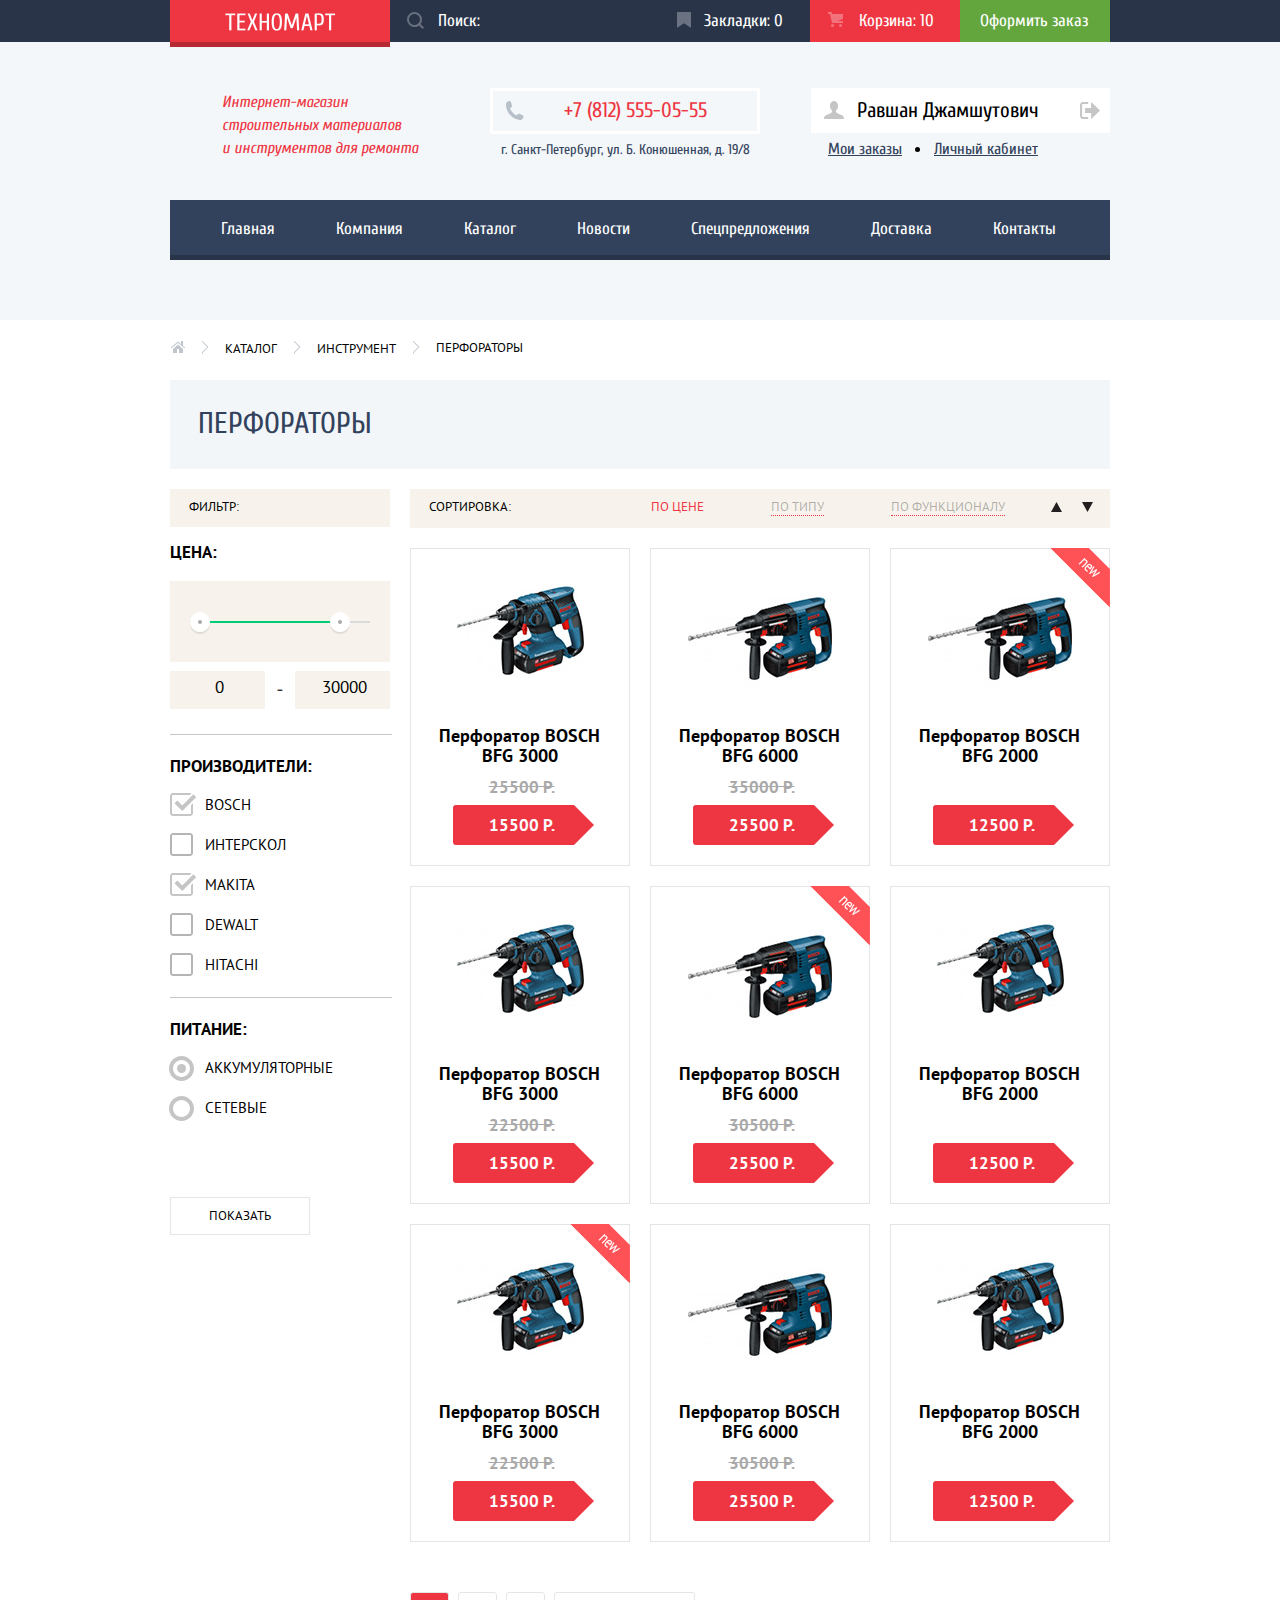
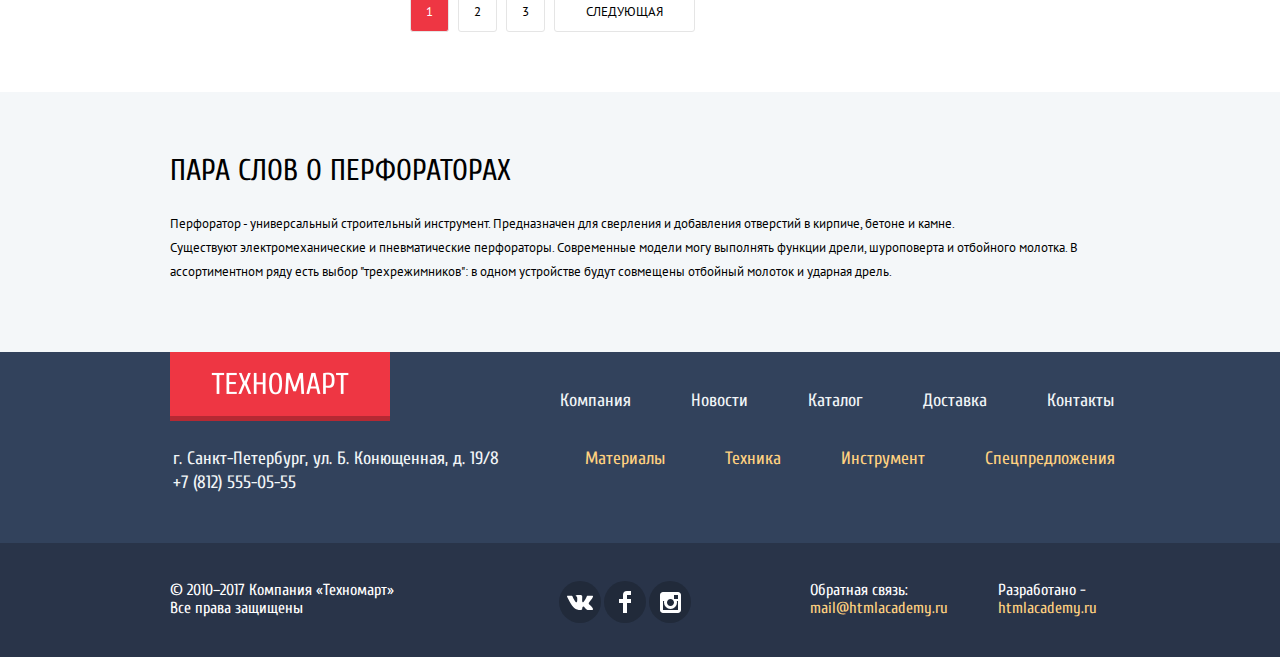
==== inner.html @ a5280cb0 "Пиксель перфект часть 2" ====
<!DOCTYPE html>
<html lang="ru">

<head>
    <meta charset="utf-8">
    <title>HTML Academy: Техномарт</title>
    <link href="https://fonts.googleapis.com/css?family=Cuprum:400,400i,700,700i|PT+Sans:400,400i,700,700i&amp;subset=cyrillic" rel="stylesheet">
    <link href="css/normalize.css" rel="stylesheet">
    <link href="css/style.css" rel="stylesheet">
</head>

<body class="inner-page">
    <header class="main-header">
        <div class="control-wrapper">
            <div class="container">
                <div class="header-logo">
                    <a href="index.html">
                        <img src="img/logo-main.png" width="111" height="18" alt="Логотип магазина Техномарт">
                    </a>
                </div>
                <div class="shopping-control">
                    <form class="search-form" method="get" action="https://echo.htmlacademy.ru">
                        <input type="search" name="search-items" id="search-items" value="Поиск:">
                        <label for="search-items"><span class="visually-hidden">Поиск:</span></label>
                    </form>
                    <a class="bookmarks" href="#">Закладки: <span class="bookmarks-count">0</span></a>
                    <a class="basket" href="#">Корзина: <span class="bookmarks-count">10</span></a>
                    <a class="place-order" href="#">Оформить заказ</a>
                </div>
            </div>
        </div>

        <div class="info-wrapping container">
            <div class="name-site">
                <h1>Интернет-магазин строительных материалов <br> и инструментов для ремонта</h1>
            </div>
            <div class="header-contacts">
                <span class="phone">+7 (812) 555-05-55</span>
                <span class="address">г. Санкт-Петербург, ул. Б. Конюшенная, д. 19/8</span>
            </div>
            <div class="user-wrapping-container">
                <ul class="user-sign-in">
                    <li>
                        <a class="user-link" href="#">Равшан Джамшутович</a>
                    </li>
                    <li>
                        <a class="exit-link" href="#">
                            <span class="visually-hidden">Выход</span>
                            <svg class="icon-logout" xmlns="http://www.w3.org/2000/svg" width="21" height="17"><g><path d="M21 8.5L12.125 0v6h-6v5h6v6z"/><path d="M3.106 13.952V3.048c.018-.376.171-1.057 1.01-1.057h5.027V0H4.116C1.938 0 1.112 1.81 1.087 3.027v10.946C1.112 15.189 1.938 17 4.116 17h5.027v-1.99H4.116c-.839 0-.992-.683-1.01-1.058z"/></g></svg>
                        </a>
                    </li>
                </ul>
                <ul class="user-control">
                    <li class="control-order"><a href="#">Мои заказы</a></li>
                    <li class="control-data"><a href="#">Личный кабинет</a></li>
                </ul>
            </div>
        </div>

        <div class="container">
            <nav class="main-navigation">
                <ul class="main navigation-site">
                    <li><a href="index.html">Главная</a></li>
                    <li><a href="#">Компания</a></li>
                    <li><a href="#">Каталог</a></li>
                    <li><a href="#">Новости</a></li>
                    <li><a href="#">Спецпредложения</a></li>
                    <li><a href="#">Доставка</a></li>
                    <li><a href="#">Контакты</a></li>
                </ul>

            </nav>
        </div>
    </header>
    <main class="inner-main">
        <div class="container">
            <ul class="breadcrumbs">
                <li><a href="index.html"><span class="visually-hidden">Главная</span>
                    <svg xmlns="http://www.w3.org/2000/svg" width="15" height="12"><g fill="#C1C6CE"><path d="M3 8v4h4V8h2v4h4V8L8 3.516z"/><path d="M14.831 6.365L13 4.751V0h-2v2.987L8.332.635c-.02-.017-.043-.023-.064-.037a.465.465 0 0 0-.08-.047.551.551 0 0 0-.095-.024C8.062.521 8.032.515 8 .515c-.031 0-.061.006-.092.012a.46.46 0 0 0-.095.025c-.028.011-.053.029-.08.046-.021.014-.045.02-.064.037l-6.498 5.73a.501.501 0 0 0 .33.875.497.497 0 0 0 .331-.125L8 1.677l6.169 5.438a.501.501 0 0 0 .662-.75z"/></g></svg>
                </a></li>
                <li><a href="#">Каталог</a></li>
                <li><a href="#">Инструмент</a></li>
                <li class="curent-breadcrumb">
                    <p>Перфораторы</p>
                </li>
            </ul>
            <div class="catalog-index">
                <h2 class="page-tittle">Перфораторы</h2>
            </div>
            <div class="catalog-wrapping">
                <div class="wrapping-filter-list">
                    <div class="filter-index">
                        <h3>Фильтр:</h3>
                    </div>
                    <section class="filters-list">
                        <h2 class="visually-hidden">Фильтр товаров</h2>
                        <form class="filter" action="https://echo.htmlacademy.ru" method="get">
                            <fieldset>
                                <legend>Цена:</legend>
                                <div class="range-wrapping">
                                    <div class="range-controls">
                                        <div class="scale">
                                            <div class="bar"></div>
                                        </div>
                                        <div class="range-toggle range-toggle-min"></div>
                                        <div class="range-toggle range-toggle-max"></div>
                                    </div>
                                </div>
                                <p class="price-controls">
                                    <label class="min-price"><input type="text"  name="min-price" value="0"></label>
                                    <span> - </span>
                                    <label class="max-price"><input type="text"  name="max-price" value="30000"></label>
                                </p>

                            </fieldset>
                            <fieldset>
                                <legend>Производители:</legend>
                                <ul class="filter-brand">
                                    <li class="filter-option">
                                        <input type="checkbox" class="visually-hidden filter-input filter-input-checkbox" name="brand" id="filter-BOSCH" value="BOSCH" checked>
                                        <label for="filter-BOSCH">BOSCH</label>
                                    </li>
                                    <li class="filter-option">
                                        <input type="checkbox" class="visually-hidden filter-input filter-input-checkbox" name="brand" id="filter-interskol" value="interskol">
                                        <label for="filter-interskol">интерскол</label>
                                    </li>
                                    <li class="filter-option">
                                        <input type="checkbox" class="visually-hidden filter-input filter-input-checkbox" name="brand" id="filter-makita" value="makita" checked>
                                        <label for="filter-makita">makita</label>
                                    </li>
                                    <li class="filter-option">
                                        <input type="checkbox" class="visually-hidden filter-input filter-input-checkbox" name="brand" id="filter-dewalt" value="dewalt">
                                        <label for="filter-dewalt">dewalt</label>
                                    </li>
                                    <li class="filter-option">
                                        <input type="checkbox" class="visually-hidden filter-input filter-input-checkbox" name="brand" id="filter-hitachi" value="hitachi">
                                        <label for="filter-hitachi">hitachi</label>
                                    </li>
                                </ul>
                            </fieldset>
                            <fieldset>
                                <legend>Питание:</legend>
                                <ul class="filter-power">
                                    <li class="filter-option">
                                        <input type="radio" class="visually-hidden filter-input filter-input-radio" id="filter-battery" name="charging" value="battery" checked>
                                        <label for="filter-battery">Аккумуляторные</label>
                                    </li>
                                    <li class="filter-option">
                                        <input type="radio" class="visually-hidden filter-input filter-input-radio" id="filter-mains-supply" name="charging" value="mains-supply">
                                        <label for="filter-mains-supply">Сетевые</label>
                                    </li>
                                </ul>
                            </fieldset>
                            <button type="submit" class="filter-button">Показать</button>
                        </form>
                    </section>

                </div>
                <div class="catalog-columns">
                    <section class="catalog">
                        <h2 class="visually-hidden">Каталог товаров</h2>
                        <div class="sort-list">
                            <h2 class="visually-hidden">Сортировка товаров</h2>
                            <h3>Сортировка:</h3>
                            <ul class="sort-item">
                                <li class="sort-by current-sort"><a>По цене</a></li>
                                <li class="sort-by"><a>По типу</a></li>
                                <li class="sort-by"><a>По функционалу</a></li>
                            </ul>
                            <a class="sort-button sort-button-up" href="#"><span class="visually-hidden">По возрастанию</span>
                            <svg version="1.1" xmlns="http://www.w3.org/2000/svg"
                            width="11px" height="10px" >
                       <polygon points="5.5,0 0,10 11,10 "/>
                       </svg>
                        </a>
                            <a class="sort-button sort-button-down" href="#"><span class="visually-hidden">По убыванию</span>
                            <svg xmlns="http://www.w3.org/2000/svg" x="0px" y="0px" width="11px" height="10px">
                       <polyline points="5.5,10 0,0 11,0 "/>
                       </svg>
                        </a>
                        </div>
                        <ul class="catalog-list">
                            <li class="product">
                                <div class="product-image">
                                    <img src="img/snippet-18927-copy-3.jpg" width="127" height="112" alt="Перфоратор BOSCH BFG 3000">
                                </div>
                                <div class="card-content">
                                    <div class="product-tittle">
                                        <h3>Перфоратор BOSCH BFG 3000</h3>
                                    </div>
                                    <div class="product-price price-old">25500 Р.</div>
                                    <div class="product-price price-new">
                                        15500 Р.
                                    </div>
                                </div>
                                <div class="button-select">
                                    <a class="product-button button-buy" href="#">Купить</a>
                                    <a class="product-button button-bookmark" href="#">В закладки</a>
                                </div>
                            </li>
                            <li class="product">
                                <div class="product-image">
                                    <img src="img/snippet-945-copy-2.jpg" width="144" height="128" alt="Перфоратор BOSCH BFG 6000">
                                </div>
                                <div class="card-content">
                                    <div class="product-tittle">
                                        <h3>Перфоратор BOSCH BFG 6000</h3>
                                    </div>
                                    <div class="product-price price-old">35000 Р.</div>
                                    <div class="product-price price-new">
                                        25500 Р.
                                    </div>
                                </div>
                                <div class="button-select">
                                    <a class="product-button button-buy" href="#">Купить</a>
                                    <a class="product-button button-bookmark" href="#">В закладки</a>
                                </div>
                            </li>
                            <li class="product">
                                <div class="flag flag-new"><span class="visually-hidden">Новинка</span></div>
                                <div class="product-image">
                                    <img src="img/snippet-945-copy-2.jpg" width="144" height="128" alt="Перфоратор BOSCH BFG 2000">
                                </div>
                                <div class="card-content">
                                    <div class="product-tittle">
                                        <h3>Перфоратор BOSCH BFG 2000</h3>
                                    </div>
                                    <div class="product-price price-old"></div>
                                    <div class="product-price price-new">
                                        12500 Р.
                                    </div>
                                </div>
                                <div class="button-select">
                                    <a class="product-button button-buy" href="#">Купить</a>
                                    <a class="product-button button-bookmark" href="#">В закладки</a>
                                </div>
                            </li>
                            <li class="product">
                                <div class="product-image">
                                    <img src="img/snippet-18927-copy-3.jpg" width="127" height="112" alt="Перфоратор BOSCH BFG 3000">
                                </div>
                                <div class="card-content">
                                    <div class="product-tittle">
                                        <h3>Перфоратор BOSCH BFG 3000</h3>
                                    </div>
                                    <div class="product-price price-old">22500 Р.</div>
                                    <div class="product-price price-new">
                                        15500 Р.
                                    </div>
                                </div>
                                <div class="button-select">
                                    <a class="product-button button-buy" href="#">Купить</a>
                                    <a class="product-button button-bookmark" href="#">В закладки</a>
                                </div>
                            </li>
                            <li class="product">
                                <div class="flag flag-new"><span class="visually-hidden">Новинка</span></div>
                                <div class="product-image">
                                    <img src="img/snippet-945-copy-2.jpg" width="144" height="128" alt="Перфоратор BOSCH BFG 6000">
                                </div>
                                <div class="card-content">
                                    <div class="product-tittle">
                                        <h3>Перфоратор BOSCH BFG 6000</h3>
                                    </div>
                                    <div class="product-price price-old">30500 Р.</div>
                                    <div class="product-price price-new">
                                        25500 Р.
                                    </div>
                                </div>
                                <div class="button-select">
                                    <a class="product-button button-buy" href="#">Купить</a>
                                    <a class="product-button button-bookmark" href="#">В закладки</a>
                                </div>
                            </li>
                            <li class="product">
                                <div class="product-image">
                                    <img src="img/snippet-18927-copy-2.jpg" width="127" height="112" alt="Перфоратор BOSCH BFG 2000">
                                </div>
                                <div class="card-content">
                                    <div class="product-tittle">
                                        <h3>Перфоратор BOSCH BFG 2000</h3>
                                    </div>
                                    <div class="product-price price-old"></div>
                                    <div class="product-price price-new">12500 Р.</div>
                                </div>
                                <div class="button-select">
                                    <a class="product-button button-buy" href="#">Купить</a>
                                    <a class="product-button button-bookmark" href="#">В закладки</a>
                                </div>
                            </li>
                            <li class="product">
                                <div class="flag flag-new"><span class="visually-hidden">Новинка</span></div>
                                <div class="product-image">
                                    <img src="img/snippet-18927-copy-3.jpg" width="127" height="112" alt="Перфоратор BOSCH BFG 3000">
                                </div>
                                <div class="card-content">
                                    <div class="product-tittle">
                                        <h3>Перфоратор BOSCH BFG 3000</h3>
                                    </div>
                                    <div class="product-price price-old">22500 Р.</div>
                                    <div class="product-price price-new">
                                        15500 Р.
                                    </div>
                                </div>
                                <div class="button-select">
                                    <a class="product-button button-buy" href="#">Купить</a>
                                    <a class="product-button button-bookmark" href="#">В закладки</a>
                                </div>
                            </li>
                            <li class="product">
                                <div class="product-image">
                                    <img src="img/snippet-945-copy-2.jpg" height="128" width="144" alt="Перфоратор BOSCH BFG 6000">
                                </div>
                                <div class="card-content">
                                    <div class="product-tittle">
                                        <h3>Перфоратор BOSCH BFG 6000</h3>
                                    </div>
                                    <div class="product-price price-old">30500 Р.</div>
                                    <div class="product-price price-new">
                                        25500 Р.
                                    </div>
                                </div>
                                <div class="button-select">
                                    <a class="product-button button-buy" href="#">Купить</a>
                                    <a class="product-button button-bookmark" href="#">В закладки</a>
                                </div>
                            </li>
                            <li class="product">
                                <div class="product-image">
                                    <img src="img/snippet-18927-copy-2.jpg" height="112" width="127" alt="Перфоратор BOSCH BFG 2000">
                                </div>
                                <div class="card-content">
                                    <div class="product-tittle">
                                        <h3>Перфоратор BOSCH BFG 2000</h3>
                                    </div>
                                    <div class="product-price price-old"></div>
                                    <div class="product-price price-new">
                                        12500 Р.
                                    </div>
                                </div>
                                <div class="button-select">
                                    <a class="product-button button-buy" href="#">Купить</a>
                                    <a class="product-button button-bookmark" href="#">В закладки</a>
                                </div>
                            </li>
                        </ul>
                        <ul class="pagination-list">
                            <li class="pagination-item pagination-item-curent"><a>1</a></li>
                            <li class="pagination-item"><a href="#">2</a></li>
                            <li class="pagination-item"><a href="#">3</a></li>
                            <li class="pagination-item"><a href="#">Следующая</a></li>
                        </ul>
                    </section>
                </div>
            </div>

        </div>
        <section class="about-product">
            <div class="container">
                <h2>Пара слов о перфораторах</h2>
                <p>Перфоратор - универсальный строительный инструмент. Предназначен для сверления и добавления отверстий в кирпиче, бетоне и камне. <br> Существуют электромеханические и пневматические перфораторы. Современные модели могу выполнять функции
                    дрели, шуроповерта и отбойного молотка. В ассортиментном ряду есть выбор "трехрежимников": в одном устройстве будут совмещены отбойный молоток и ударная дрель.
                </p>
            </div>
        </section>
    </main>
    <footer>
        <div class="footer-up">
            <div class="container">
                <div class="footer-logo">
                    <img src="img/logo-footer.png" width="138" height="23" alt="Логотип магазина Техномарт">
                </div>
                <div class="footer-contacts">
                    <p>г. Санкт-Петербург, ул. Б. Конющенная, д. 19/8 </p>
                    <p> +7 (812) 555-05-55</p>
                </div>
                <nav class="footer-navigation">
                    <ul class="site-nav">
                        <li><a href="#">Компания</a></li>
                        <li><a href="#">Новости</a></li>
                        <li><a href="inner.html">Каталог</a></li>
                        <li><a href="#">Доставка</a></li>
                        <li><a href="#">Контакты</a></li>
                    </ul>
                    <ul class="catalog-nav">
                        <li><a href="#">Материалы</a></li>
                        <li><a href="#">Техника</a></li>
                        <li><a href="#">Инструмент</a></li>
                        <li><a href="#">Спецпредложения</a></li>
                    </ul>
                </nav>
            </div>
        </div>
        <div class="footer-down">
            <div class="container">
                <div class="footer-copyright">
                    <p>© 2010–2017 Компания «Техномарт»</p>
                    <p> Все права защищены</p>
                </div>
                <div class="footer-social">
                    <ul>
                        <li><a class="social-button" href="#"><span class="visually-hidden">Вконтакте</span>
                        <svg xmlns="http://www.w3.org/2000/svg" width="26" height="15"><path fill="#FFF" d="M16.138 11.51c.956-.309 2.18 2.04 3.483 2.939.978.681 1.727.534 1.727.534l3.473-.05s1.815-.112.957-1.554c-.071-.12-.503-1.069-2.585-3.022-2.177-2.043-1.882-1.712.739-5.244 1.597-2.153 2.236-3.468 2.036-4.028-.192-.539-1.365-.399-1.365-.399L20.69.713c-.381.001-.704.119-.851.515-.003.004-.621 1.666-1.445 3.079-1.741 2.989-2.436 3.148-2.724 2.961-.661-.433-.494-1.737-.494-2.664 0-2.897.432-4.105-.846-4.417-.427-.104-.739-.172-1.828-.182-1.392-.021-2.574 0-3.244.329-.445.223-.786.712-.579.74.26.035.843.16 1.155.586.401.552.389 1.789.389 1.789s.229 3.411-.54 3.834c-.528.29-1.25-.302-2.803-3.016-.793-1.388-1.392-2.922-1.392-2.922s-.116-.285-.326-.441c-.25-.185-.6-.244-.6-.244L.848.684S.29.7.085.946c-.182.218-.015.668-.015.668s2.909 6.881 6.203 10.347c3.02 3.182 6.452 2.971 6.452 2.971h1.555s.469-.054.709-.312c.224-.24.214-.691.214-.691s-.031-2.109.935-2.419z"/></svg>
                      </a></li>
                        <li><a class="social-button" href="#"><span class="visually-hidden">Фейсбук</span>
                        <svg xmlns="http://www.w3.org/2000/svg" width="12" height="22"><path fill="#FFF" d="M12 4V0H8a4 4 0 0 0-4 4v4H0v4h4v10h4V12h4V8H8V4h4z"/></svg>
                      </a></li>
                        <li><a class="social-button" href="#"><span class="visually-hidden">Инстаграм</span>
                        <svg xmlns="http://www.w3.org/2000/svg" width="21" height="21"><path fill="#FFF" d="M18 0H3C1.35 0 0 1.35 0 3v15c0 1.65 1.35 3 3 3h15c1.65 0 3-1.35 3-3V3c0-1.65-1.35-3-3-3zm-7.5 7c1.93 0 3.5 1.57 3.5 3.5S12.43 14 10.5 14 7 12.43 7 10.5 8.57 7 10.5 7zM18 18H3V9h1.181A6.504 6.504 0 0 0 4 10.5a6.5 6.5 0 1 0 13 0 6.45 6.45 0 0 0-.181-1.5H18v9zm0-11h-4V3h4v4z"/></svg>
                      </a></li>
                    </ul>
                </div>
                <p class="feedback">
                    <span>Обратная связь:</span>
                    <a class="link" href="">mail@htmlacademy.ru</a>
                </p>
                <p class="author">
                    <span>Разработано - </span>
                    <a class="link" href="https://htmlacademy.ru/intensive/htmlcss">htmlacademy.ru</a>
                </p>
            </div>
        </div>
    </footer>
    <section class="modal modal-putitem">
        <div class="paragraph-wrapping">
            <h2 class="visually-hidden">Добавление товара в корзину</h2>
            <p>Товар добавлен в корзину!</p>
        </div>
        <div class="button-area">
            <a class="button common-button">Оформить заказ</a>
            <button type="button" class="return-button">Продолжить покупки</button>
        </div>
        <button class="modal-close" type="button"><span class="visually-hidden">Закрыть</span></button>
    </section>
    <script src="js/putitem.js"></script>
</body>

</html>
---- css/style.css ----
*html,
body {
    min-width: 960px;
    min-height: 3151px;
}

body {
    margin: 0;
    padding: 0;
    font-family: "Cuprum", "PT Sans", sans-serif;
    font-weight: normal;
    text-transform: none;
    color: rgb(0, 0, 0);
    background-color: rgb(255, 255, 255);
}

a {
    text-decoration: none;
}

img {
    width: 100%;
    height: auto;
}

.visually-hidden:not(:focus):not(:active),
input[type="checkbox"].visually-hidden,
input[type="radio"].visually-hidden {
    position: absolute;
    width: 1px;
    height: 1px;
    margin: -1px;
    border: 0;
    padding: 0;
    white-space: nowrap;
    -webkit-clip-path: inset(100%);
    clip-path: inset(100%);
    clip: rect(0 0 0 0);
    overflow: hidden;
}

*,
*::before,
*::after {
    -webkit-box-sizing: inherit;
    box-sizing: inherit;
}

html {
    -webkit-box-sizing: border-box;
    box-sizing: border-box;
}

.header-logo {
    display: block;
    position: absolute;
    top: 0;
    left: 10px;
    max-width: 220px;
}

.header-logo a {
    display: block;
    padding-left: 55px;
    padding-top: 13px;
    padding-bottom: 12px;
    padding-right: 54px;
    background-color: rgb(238, 54, 67);
    -webkit-box-shadow: inset 0px -5px 0 0 rgba(0, 0, 0, 0.24);
    box-shadow: inset 0px -5px 0 0 rgba(0, 0, 0, 0.24);
}

.header-logo img {
    width: 111px;
    height: 18px;
}

.inner-page .header-logo a:hover {
    background-color: rgb(202, 44, 55);
}

.header-logo a:active {
    background-color: rgb(186, 39, 50);
}

.main-header {
    display: -webkit-box;
    display: -ms-flexbox;
    display: flex;
    -webkit-box-orient: vertical;
    -webkit-box-direction: normal;
    -ms-flex-direction: column;
    flex-direction: column;
    -webkit-box-align: center;
    -ms-flex-align: center;
    align-items: center;
    background-color: rgb(244, 247, 249);
    margin-bottom: 59px;
}

.inner-page .main-header {
    margin-bottom: 19px;
}

.promo-button {
    display: block;
    width: 135px;
    margin-left: 25px;
    margin-bottom: 22px;
    padding-top: 11px;
    padding-bottom: 9px;
    color: rgb(255, 255, 255);
    background-color: rgba(0, 0, 0, 0.1);
    border-radius: 2px;
    font-family: Cuprum, "Segoe UI", sans-serif;
    font-size: 14px;
    font-weight: normal;
    font-style: normal;
    font-stretch: normal;
    line-height: 18px;
    letter-spacing: normal;
    text-align: center;
    text-transform: uppercase;
}

.wrapping-index-2 .promo-button {
    margin-left: 23px;
}

.promo-button:hover,
.promo-button:focus {
    background-color: rgba(0, 0, 0, 0.2);
}

.promo-button:active {
    background-color: rgba(0, 0, 0, 0.3);
}

.common-button,
.button-submit {
    display: block;
    padding: 10px 40px;
    color: rgb(255, 255, 255);
    border: none;
    background-color: rgb(238, 54, 67);
    border-radius: 3px;
    font-family: Cuprum, "Segoe UI", sans-serif;
    font-size: 14px;
    font-weight: normal;
    font-style: normal;
    font-stretch: normal;
    line-height: 18px;
    letter-spacing: normal;
    text-align: center;
    text-transform: uppercase;
    cursor: pointer;
}

.contacts .common-button {
    padding-left: 45px;
    padding-right: 40px;
}

.common-button:hover,
.common-button:focus,
.button-submit:hover,
.button-submit:focus {
    background-color: rgb(202, 44, 55);
}

.common-button:active,
.button-submit:active {
    background-color: rgb(186, 39, 50);
}

.button-select {
    position: absolute;
    top: 0;
    left: 0;
    width: 218px;
    height: 164px;
    background-color: rgba(255, 255, 255, 0.9);
    z-index: 10;
    cursor: pointer;
    padding-top: 43px;
    padding-bottom: 37px;
}

.product-button {
    display: block;
    -webkit-box-sizing: border-box;
    box-sizing: border-box;
    width: 135px;
    margin: 0 auto;
    margin-bottom: 7px;
    border-radius: 3px;
    font-family: Cuprum, "Segoe UI", sans-serif;
    font-size: 14px;
    font-weight: normal;
    text-transform: uppercase;
    line-height: 18px;
}

.button-bookmark {
    padding: 7px 0;
    color: rgb(50, 66, 92);
    background-color: rgb(255, 255, 255);
    border: 3px solid rgb(99, 166, 62);
}

.button-buy {
    position: relative;
    padding-top: 11px;
    padding-bottom: 10px;
    color: rgb(255, 255, 2555);
    -webkit-box-shadow: inset 0 -3px 0 rgb(54, 115, 21);
    box-shadow: inset 0 -3px 0 rgb(54, 115, 21);
    background-color: rgb(99, 166, 62);
}

.button-buy::after {
    content: "";
    position: absolute;
    top: 11px;
    left: 12px;
    width: 16px;
    height: 16px;
    background-image: url("../img/cart-icon.svg");
    background-repeat: no-repeat;
    background-position: 0 0;
    opacity: 0.3
}

.button-buy:hover::after,
.button-buy:active::after {
    opacity: 1;
}

.product .button-select {
    display: none;
}

.product:hover .button-select {
    display: block;
}

.product:hover {
    border: none;
    -webkit-box-shadow: 0px 10px 25px 0 rgba(41, 52, 73, 0.5);
    box-shadow: 0px 10px 25px 0 rgba(41, 52, 73, 0.5);
}

.button-buy:hover {
    background-color: rgb(95, 187, 45);
}

.button-buy:active {
    background-color: #518534;
    border: none;
}

.button-bookmark:hover {
    border: 3px solid rgb(50, 66, 92);
}

.button-bookmark:active {
    border: 3px solid rgb(50, 66, 92);
    opacity: 0.3;
}

.control-wrapper {
    width: 100%;
    margin-bottom: 46px;
    background-color: rgb(41, 52, 73);
}

.container {
    width: 940px;
    margin: 0 auto;
    padding: 0 10px;
    -webkit-box-sizing: content-box;
    box-sizing: content-box;
}

.control-wrapper .container {
    display: -webkit-box;
    display: -ms-flexbox;
    display: flex;
    position: relative;
}

.shopping-control {
    display: -webkit-box;
    display: -ms-flexbox;
    display: flex;
    -ms-flex-wrap: wrap;
    flex-wrap: wrap;
    -webkit-box-pack: end;
    -ms-flex-pack: end;
    justify-content: flex-end;
    margin-left: 220px;
    width: 720px;
    font-family: Cuprum, "Segoe UI", sans-serif;
    font-size: 17px;
    font-weight: normal;
    font-style: normal;
    font-stretch: normal;
    text-align: left;
    line-height: 18px;
    color: rgb(255, 255, 255);
    background-color: rgb(41, 52, 73);
}

.search-form {
    width: 270px;
}

.search-form input[type="search"] {
    background-image: url("../img/icon-search.svg");
    background-repeat: no-repeat;
    background-position: 17px 12px;
    width: 100%;
    padding-left: 48px;
    padding-top: 12px;
    padding-right: 3px;
    padding-bottom: 12px;
    font: inherit;
    color: rgb(255, 255, 255);
    background-color: rgb(41, 52, 73);
    border: none;
    outline: none;
    -webkit-box-sizing: border-box;
    box-sizing: border-box;
}

.shopping-control a {
    -webkit-box-sizing: border-box;
    box-sizing: border-box;
    display: block;
    padding-top: 12px;
    padding-bottom: 12px;
    width: 150px;
    color: rgb(255, 255, 255);
}

.bookmarks {
    position: relative;
    padding-left: 44px;
}

.bookmarks::before {
    content: "";
    position: absolute;
    left: 17px;
    top: 12px;
    width: 15px;
    height: 17px;
    background-image: url("../img/icon-bookmark.svg");
    background-repeat: no-repeat;
    background-position: 0 0;
    opacity: 0.3;
}

.basket {
    position: relative;
    padding-left: 49px;
}

.inner-page .basket {
    background-color: rgb(238, 54, 67);
}

.basket::before {
    content: "";
    position: absolute;
    left: 18px;
    top: 12px;
    width: 16px;
    height: 16px;
    background-image: url("../img/cart-icon.svg");
    background-repeat: no-repeat;
    background-position: 0 0;
    opacity: 0.3
}

.bookmarks:hover::before,
.bookmarks:focus::before,
.basket:hover::before,
.basket:focus::before {
    opacity: 1;
}

.bookmarks:active::before,
.basket:active::before {
    opacity: 0.5;
}

.place-order {
    padding-left: 20px;
}

.bookmarks:hover,
.basket:hover,
.search-form input[type="search"]:hover {
    background-color: rgb(33, 42, 58);
}

input[type="search"]:hover {
    background-image: url("../img/icon-search-focus.svg");
}

.bookmarks:active,
.basket:active {
    color: rgba(255, 255, 255, 0.5);
    background-color: rgb(22, 29, 41);
}

.search-form input[type="search"]:focus {
    background-color: rgb(255, 255, 255);
    color: rgb(0, 0, 0);
    background-image: url("../img/icon-search-red.svg")
}

.place-order {
    background-color: rgb(99, 166, 62);
}

.place-order:hover {
    background-color: rgb(95, 187, 45)
}

.place-order:active {
    color: rgba(255, 255, 255, 0.5);
    background-color: rgb(81, 133, 52);
}

.info-wrapping {
    display: -webkit-box;
    display: -ms-flexbox;
    display: flex;
    -ms-flex-wrap: wrap;
    flex-wrap: wrap;
    margin-bottom: 38px;
}

.name-site {
    width: 197px;
    margin-left: 52px;
    margin-right: 71px;
    margin-top: 3px;
}

.name-site h1 {
    font-family: Cuprum, "Segoe UI", sans-serif;
    font-size: 16px;
    font-weight: normal;
    font-style: italic;
    font-stretch: normal;
    line-height: 23px;
    text-align: left;
    color: rgb(238, 54, 67);
    margin: 0;
    letter-spacing: normal;
}

.header-contacts {
    display: -webkit-box;
    display: -ms-flexbox;
    display: flex;
    -webkit-box-orient: vertical;
    -webkit-box-direction: normal;
    -ms-flex-direction: column;
    flex-direction: column;
    width: 270px;
    margin-right: 69px;
}

.inner-page .header-contacts {
    margin-right: 51px;
}

.header-contacts .phone {
    position: relative;
    width: 100%;
    padding-top: 9px;
    padding-bottom: 10px;
    padding-left: 71px;
    margin-bottom: 4px;
    -webkit-box-sizing: border-box;
    box-sizing: border-box;
    color: rgb(238, 54, 67);
    border: solid 3px rgb(255, 255, 255);
    font-family: Cuprum, "Segoe UI", sans-serif;
    font-size: 21px;
    font-weight: normal;
    font-style: normal;
    font-stretch: normal;
    line-height: 21px;
    letter-spacing: normal;
    text-align: left;
}

.header-contacts .phone::before {
    content: "";
    position: absolute;
    width: 20px;
    height: 20px;
    top: 10px;
    left: 12px;
    background-image: url("../img/icon-phone.svg");
    background-repeat: no-repeat;
    background-position: 0 0;
}

.header-contacts .address {
    color: rgb(50, 66, 92);
    font-family: Cuprum, "Segoe UI", sans-serif;
    font-size: 14px;
    font-weight: normal;
    font-style: normal;
    font-stretch: normal;
    line-height: 24px;
    letter-spacing: normal;
    text-align: center;
}

.user-sign-out,
.navigation-site,
.user-sign-in,
.user-control {
    margin: 0;
    padding: 0;
    list-style: none;
}

.user-sign-out {
    display: -webkit-box;
    display: -ms-flexbox;
    display: flex;
    -ms-flex-wrap: wrap;
    flex-wrap: wrap;
    -webkit-box-align: start;
    -ms-flex-align: start;
    align-items: flex-start;
    -webkit-box-pack: justify;
    -ms-flex-pack: justify;
    justify-content: space-between;
    width: 281px;
}

.login-link {
    position: relative;
    padding-top: 12px;
    padding-bottom: 13px;
    padding-left: 47px;
    width: 121px;
    -webkit-box-sizing: border-box;
    box-sizing: border-box;
}

.login-link::before {
    content: "";
    position: absolute;
    width: 21px;
    height: 18px;
    top: 14px;
    left: 14px;
    background-image: url("../img/icon-login.svg");
    background-repeat: no-repeat;
    background-position: 0 0;
}

.registration-link {
    padding-top: 12px;
    padding-bottom: 13px;
    padding-left: 24px;
    width: 150px;
    -webkit-box-sizing: border-box;
    box-sizing: border-box;
}

.user-sign-in {
    position: relative;
    display: -webkit-box;
    display: -ms-flexbox;
    display: flex;
    -ms-flex-wrap: wrap;
    flex-wrap: wrap;
    -webkit-box-pack: justify;
    -ms-flex-pack: justify;
    justify-content: space-between;
    width: 299px;
    margin-bottom: 7px;
    background-color: rgb(255, 255, 255);
}

.user-sign-in li:first-child {
    width: 250px;
}

.user-sign-in li:last-child {
    width: 22px;
    margin-right: 9px;
    -ms-flex-item-align: center;
    -ms-grid-row-align: center;
    align-self: center;
}

.user-link {
    position: relative;
    padding-top: 12px;
    padding-bottom: 12px;
    padding-left: 46px;
}

.user-link::before {
    position: absolute;
    content: "";
    top: 13px;
    left: 13px;
    width: 21px;
    height: 19px;
    background-image: url("../img/icon-user.svg");
    background-position: 0 0;
    background-repeat: no-repeat;
}

.exit-link {
    width: 21px;
    height: 18px;
}

.exit-link svg {
    fill: rgb(197, 197, 197);
}

.exit-link:hover svg,
.exit-link:focus svg {
    fill: rgb(50, 66, 92);
}

.exit-link:active svg {
    fill: rgb(197, 197, 197);
}

.user-control {
    display: -webkit-box;
    display: -ms-flexbox;
    display: flex;
    -ms-flex-wrap: wrap;
    flex-wrap: wrap;
    width: 299px;
}

.user-control li:last-child {
    list-style: disc;
    padding-left: 3px;
}

.control-order {
    margin-right: 29px;
    margin-left: 17px;
}

.user-sign-out a,
.user-sign-in a {
    display: block;
    font-family: Cuprum, "Segoe UI", sans-serif;
    font-size: 21px;
    font-weight: normal;
    font-style: normal;
    font-stretch: normal;
    letter-spacing: normal;
    text-align: left;
    line-height: 21px;
    color: rgb(0, 0, 0);
    background-color: rgb(255, 255, 255);
}

.user-sign-out a:hover {
    color: rgb(238, 54, 67);
}

.user-sign-out a:hover::before {
    background-image: url("../img/icon-login-blue.svg");
}

.user-sign-in a:hover::before {
    background-image: url("../img/icon-user-blue.svg");
}

.user-sign-out a:active,
.user-sign-in a:active {
    color: rgba(0, 0, 0, 0.3)
}

.user-sign-out a:active::before {
    background-image: url("../img/icon-login.svg");
}

.user-sign-in a:active::before {
    background-image: url("../img/icon-user.svg");
}

.navigation-site {
    display: -webkit-box;
    display: -ms-flexbox;
    display: flex;
    -ms-flex-pack: distribute;
    justify-content: space-around;
    -ms-flex-wrap: wrap;
    flex-wrap: wrap;
    width: 940px;
}

.navigation-site li:first-child {
    margin-left: auto;
}

.navigation-site li:last-child {
    margin-right: auto;
}

.navigation-site a,
.catalog-navigation a {
    display: block;
    padding-top: 20px;
    padding-bottom: 23px;
    padding-left: 29px;
    padding-right: 32px;
    color: rgb(255, 255, 255);
    font-family: Cuprum, "Segoe UI", sans-serif;
    font-size: 17px;
    font-weight: normal;
    font-style: normal;
    font-stretch: normal;
    line-height: 17px;
    letter-spacing: normal;
    text-align: left;
    margin-right: 0px;
}

.navigation-site a:hover,
.navigation-site a:focus {
    background-color: rgb(41, 52, 73);
}

.navigation-site a:active {
    color: rgba(255, 255, 255, 0.5);
    background-color: rgb(29, 39, 57);
}

.main-navigation {
    margin-bottom: 60px;
    background-color: rgb(50, 66, 92);
    -webkit-box-shadow: inset 0 -5px 0 rgb(41, 52, 73);
    box-shadow: inset 0 -5px 0 rgb(41, 52, 73);
}

.inner-main .container {
    margin-bottom: 60px;
}

.about-product .container {
    margin-bottom: 0;
    background-color: rgb(244, 247, 249);
}

.breadcrumbs {
    display: -webkit-box;
    display: -ms-flexbox;
    display: flex;
    -ms-flex-wrap: wrap;
    flex-wrap: wrap;
    -webkit-box-pack: start;
    -ms-flex-pack: start;
    justify-content: flex-start;
    margin: 0;
    padding: 0;
    margin-bottom: 22px;
    list-style: none;
}

.breadcrumbs li {
    position: relative;
    margin-right: 40px;
}

.breadcrumbs li:last-child {
    margin-right: 0;
}

.breadcrumbs a,
.breadcrumbs p {
    font-family: "PT Sans", Verdana, sans-serif;
    font-size: 13px;
    font-weight: normal;
    font-style: normal;
    font-stretch: normal;
    line-height: 18px;
    letter-spacing: normal;
    text-align: left;
    color: rgb(0, 0, 0);
    text-transform: uppercase;
}

.breadcrumbs p {
    margin: 0;
    padding: 0;
}

.breadcrumbs li::after {
    position: absolute;
    content: "";
    top: 2px;
    right: -25px;
    width: 9px;
    height: 13px;
    background-image: url("../img/icon-right-small.svg");
}

.curent-breadcrumb:after {
    display: none;
}

.wrapping-filter-list {
    display: -webkit-box;
    display: -ms-flexbox;
    display: flex;
    -webkit-box-pack: start;
    -ms-flex-pack: start;
    justify-content: flex-start;
    -webkit-box-orient: vertical;
    -webkit-box-direction: normal;
    -ms-flex-direction: column;
    flex-direction: column;
    width: 220px;
    -webkit-box-sizing: border-box;
    box-sizing: border-box;
}

.filter-index {
    width: 220px;
    margin-bottom: 10px;
}

.filter-index,
.sort-list {
    background-color: rgb(247, 243, 236);
}

.sort-list {
    margin-bottom: 20px;
}

.catalog-index {
    background-color: rgb(242, 246, 248);
}

.page-tittle {
    margin: 0;
    padding: 0;
    padding-left: 28px;
    padding-top: 29px;
    padding-bottom: 30px;
    margin-bottom: 20px;
    font-size: 30px;
    font-family: Cuprum, "Segoe UI", sans-serif;
    font-weight: normal;
    font-style: normal;
    font-stretch: normal;
    letter-spacing: normal;
    line-height: 30px;
    text-align: left;
    text-transform: uppercase;
    color: rgb(50, 66, 92);
}

.catalog-wrapping {
    display: -webkit-box;
    display: -ms-flexbox;
    display: flex;
    -webkit-box-pack: justify;
    -ms-flex-pack: justify;
    justify-content: space-between;
}

.catalog-columns {
    width: 700px;
}

.filters-list {
    width: 222px;
}

.filter {
    display: -webkit-box;
    display: -ms-flexbox;
    display: flex;
    -webkit-box-orient: vertical;
    -webkit-box-direction: normal;
    -ms-flex-direction: column;
    flex-direction: column;
}

.sort-list {
    display: -webkit-box;
    display: -ms-flexbox;
    display: flex;
    -ms-flex-wrap: wrap;
    flex-wrap: wrap;
    width: 700px;
}

.sort-item {
    display: -webkit-box;
    display: -ms-flexbox;
    display: flex;
    -ms-flex-wrap: wrap;
    flex-wrap: wrap;
    -webkit-box-pack: justify;
    -ms-flex-pack: justify;
    justify-content: space-between;
    width: 354px;
    list-style: none;
    margin: 0;
    padding: 0;
    padding-top: 8px;
    padding-bottom: 12px;
    margin-right: 46px;
}

.filter-index h3,
.sort-list h3 {
    margin: 0;
    padding: 0;
    padding-left: 19px;
    padding-top: 9px;
    padding-bottom: 11px;
    font-family: "PT Sans", Verdana, sans-serif;
    font-weight: normal;
    font-size: 13px;
    text-transform: uppercase;
    font-stretch: normal;
    letter-spacing: normal;
    line-height: 18px;
    text-align: left;
    color: rgb(0, 0, 0);
}

.sort-list h3 {
    margin-right: 140px;
}

.filter fieldset {
    margin: 0;
    padding: 0;
    margin-bottom: 16px;
    border: none;
    border-bottom: 1px solid #c5c5c5;
}

.filter fieldset:last-of-type {
    border-bottom: 0;
    margin-bottom: 57px;
}

.filter legend {
    font-family: "PT Sans", Verdana, sans-serif;
    font-size: 17px;
    font-weight: bold;
    font-style: normal;
    font-stretch: normal;
    letter-spacing: normal;
    text-align: left;
    line-height: 30px;
    text-transform: uppercase;
}

.filter ul {
    padding: 0;
    margin: 0;
    margin-bottom: 22px;
    font-family: "PT Sans", Verdana, sans-serif;
    font-size: 15px;
    font-weight: normal;
    font-style: normal;
    font-stretch: normal;
    text-transform: uppercase;
    line-height: 20px;
    text-align: left;
    color: rgb(0, 0, 0);
    list-style: none;
}

.filter legend {
    margin-bottom: 14px;
}

.price-controls {
    margin: 0;
    padding: 0;
    margin-bottom: 25px;
    display: -webkit-box;
    display: -ms-flexbox;
    display: flex;
    -webkit-box-pack: justify;
    -ms-flex-pack: justify;
    justify-content: space-between;
    -webkit-box-align: center;
    -ms-flex-align: center;
    align-items: center;
    width: 220px;
}

.max-price label {
    display: inline-block;
}

.price-controls input {
    -webkit-box-sizing: border-box;
    box-sizing: border-box;
    width: 95px;
    padding-left: 14px;
    padding-right: 10px;
    padding-top: 7px;
    padding-bottom: 11px;
    background-color: rgb(247, 243, 236);
    border: none;
    outline: none;
    text-align: center;
}

.filter-option {
    margin-bottom: 20px;
    padding-left: 35px;
}

.filter-brand li:last-child {
    margin-bottom: 0;
}

.filter-option label {
    position: relative;
    display: block;
    cursor: pointer;
    -webkit-user-select: none;
    -moz-user-select: none;
    -ms-user-select: none;
    user-select: none;
}

.range-wrapping {
    margin-bottom: 9px;
    padding-left: 20px;
    padding-right: 20px;
    padding-top: 40px;
    padding-bottom: 39px;
    -webkit-box-sizing: border-box;
    box-sizing: border-box;
    width: 220px;
    background-color: rgb(247, 243, 236);
}

.range-controls {
    position: relative;
}

.range-controls .scale {
    width: 180px;
    height: 2px;
    background-color: rgb(215, 220, 222);
}

.range-controls .bar {
    width: 80%;
    height: 2px;
    background-color: hsl(154, 100%, 40%);
}

.range-toggle {
    position: absolute;
    top: -9px;
    width: 22px;
    height: 22px;
    background-image: url("../img/filter-button.svg");
    cursor: pointer;
    background-repeat: no-repeat;
    background-position: 0 0;
}

.range-toggle-min {
    left: 0;
}

.range-toggle-max {
    left: 78%;
}

.filter-input-checkbox+label::before {
    position: absolute;
    content: "";
    width: 23px;
    height: 23px;
    top: -2px;
    left: -35px;
    background-image: url("../img/checkbox-off.svg");
    background-position: 0 0;
    background-repeat: no-repeat;
}

.filter-input-checkbox:hover+label::before {
    background-image: url("../img/checkbox-off-focus.svg");
}

.filter-input-checkbox:checked+label::before {
    position: absolute;
    content: "";
    width: 27px;
    height: 23px;
    top: -2px;
    left: -35px;
    background-image: url("../img/checkbox-on.svg");
}

.filter-input-checkbox:checked::hover+label::before {
    background-image: url("../img/checkbox-on-focus.svg");
}

.filter-input-checkbox:disabled+label {
    color: rgba(0, 0, 0, 0.4);
}

.filter-input-checkbox:disabled+label::before {
    background-image: url("../img/checkbox-off-dis.svg");
}

.filter-input-radio+label::before {
    position: absolute;
    content: "";
    width: 25px;
    height: 25px;
    top: -2px;
    left: -36px;
    background-image: url("../img/radio-off.svg");
    background-repeat: no-repeat;
    background-position: 0 0;
}

.filter-input-radio:checked+label::before {
    background-image: url("../img/radio-on.svg");
}

.filter-input-radio:disabled+label {
    color: rgba(0, 0, 0, 0.4);
}

.filter-input-radio:disabled+label::before {
    background-image: url("../img/radio-off-dis.svg");
}

.filter-input-radio:hover+label::before {
    background-image: url("../img/radio-off-focus.svg");
}

.filter-input-radio:checked:hover+label::before {
    background-image: url("../img/radio-on-focus.svg")
}

.min-price,
.max-price {
    font-family: "PT Sans", Verdana, sans-serif;
    font-size: 17px;
    font-weight: normal;
    font-style: normal;
    font-stretch: normal;
    line-height: 18px;
    letter-spacing: normal;
    text-align: center;
    color: rgb(0, 0, 0);
    background-color: rgb(247, 243, 236);
    border: none;
    width: 95px;
}

.filter-button {
    font-family: "PT Sans", Verdana, sans-serif;
    font-size: 13px;
    font-weight: normal;
    font-style: normal;
    font-stretch: normal;
    line-height: 18px;
    letter-spacing: normal;
    text-align: center;
    text-transform: uppercase;
    color: rgb(0, 0, 0);
    background-color: rgb(255, 255, 255);
    border: solid 1px rgb(229, 229, 229);
    width: 140px;
    padding-top: 9px;
    padding-bottom: 9px;
    cursor: pointer;
    outline: none;
}

.sort-item a {
    font-family: "PT Sans", Verdana, sans-serif;
    font-size: 13px;
    font-weight: normal;
    font-style: normal;
    font-stretch: normal;
    line-height: 18px;
    letter-spacing: normal;
    text-align: left;
    text-transform: uppercase;
    color: rgba(0, 0, 0, 0.3);
    border-bottom: 1px dotted rgb(237, 53, 65);
}

.sort-item a:hover,
.sort-item a:focus {
    color: rgb(0, 0, 0);
    border-bottom: 1px solid rgb(237, 53, 65);
}

.current-sort a,
.current-sort a:hover {
    color: rgb(238, 54, 67);
    border: none;
}

.sort-button {
    padding-top: 9px;
    padding-bottom: 9px;
    margin-right: 20px;
}

.sort-button:last-of-type {
    margin-right: 0;
}

.sort-button svg {
    fill: rgb(35, 31, 32);
}

.sort-button:hover svg {
    fill: rgb(35, 31, 32);
    fill-opacity: 0.2;
}

.sort-button:focus svg {
    fill: rgb(238, 54, 67);
}

.pagination-list {
    display: -webkit-box;
    display: -ms-flexbox;
    display: flex;
    -ms-flex-wrap: wrap;
    flex-wrap: wrap;
    padding: 0;
    margin: 0;
    list-style: none;
    width: 285px;
}

.pagination-item {
    margin-right: 9px;
}

.pagination-item:last-of-type {
    margin-right: 0;
    flex-grow: 1;
}

.pagination-item a {
    display: block;
    padding: 10px 15px;
    font-family: "PT Sans", Verdana, sans-serif;
    font-size: 13px;
    font-weight: normal;
    font-style: normal;
    font-stretch: normal;
    line-height: 18px;
    text-align: center;
    color: rgb(0, 0, 0);
    background-color: rgb(255, 255, 255);
    border: solid 1px rgb(229, 229, 229);
    border-radius: 3px;
    text-transform: uppercase
}

.pagination-item a:hover,
.pagination-item a:focus {
    border: solid 1px rgb(189, 198, 202);
}

.pagination-item a:active {
    border: solid 1px rgb(238, 54, 67);
}

.pagination-item-curent a {
    color: rgb(255, 255, 255);
    background-color: rgb(238, 54, 67);
}

.about-product {
    width: 100%;
    background-color: rgb(244, 247, 249);
}

.about-product h2 {
    margin: 0;
    padding: 0;
    padding-top: 64px;
    padding-bottom: 26px;
    font-family: Cuprum, "Segoe UI", sans-serif;
    font-weight: normal;
    font-style: normal;
    font-stretch: normal;
    letter-spacing: normal;
    font-size: 30px;
    line-height: 30px;
    text-align: left;
    text-transform: uppercase;
    color: rgb(0, 0, 0);
}

.about-product p {
    padding: 0;
    margin: 0;
    padding-bottom: 68px;
    font-family: "PT Sans", Verdana, sans-serif;
    font-size: 13px;
    font-weight: normal;
    font-style: normal;
    font-stretch: normal;
    line-height: 24px;
    letter-spacing: normal;
    text-align: left;
    color: rgb(0, 0, 0);
}

.user-control a {
    font-size: 16px;
    line-height: 18px;
    color: rgb(50, 66, 92);
    text-align: left;
    text-decoration: underline;
}

.user-control a:hover {
    color: rgb(238, 54, 67);
}

.user-control a:active {
    color: rgb(50, 66, 92);
    opacity: 0.3;
}

.promo-section {
    margin-bottom: 52px;
}

.promo-item h3 {
    margin: 0;
    margin-left: 22px;
    margin-top: 21px;
    margin-bottom: 12px;
    color: rgb(255, 255, 255);
    font-family: Cuprum, "Segoe UI", sans-serif;
    font-size: 24px;
    font-weight: bold;
    font-style: normal;
    font-stretch: normal;
    line-height: 30px;
    letter-spacing: normal;
    text-align: left;
}

wrapping-index-2 h3 {
    margin-left: 23px;
}

.promo-list {
    list-style: none;
    margin: 0;
    padding: 0;
}

.wrapping-index-0,
.wrapping-index-1,
.wrapping-index-2 {
    display: flex;
}

.wrapping-index-0>li:first-child {
    margin-right: 20px;
    width: 620px;
}

.wrapping-index-1 {
    width: 620px;
    flex-direction: row;
    flex-wrap: wrap;
}

.wrapping-index-2 {
    flex-direction: column;
}

.promo-item {
    position: relative;
    width: 300px;
    height: 123px;
    margin-bottom: 20px;
}

.wrapping-index-1 li:nth-child(1) {
    background-color: rgb(255, 191, 71);
    background-image: url("../img/icon-1.svg");
    background-size: 44px 65px;
    background-repeat: no-repeat;
    background-position: 213px 31px;
    margin-right: 20px;
}

.wrapping-index-1 li:nth-child(2) {
    background-color: rgb(59, 188, 227);
    background-image: url("../img/icon-2.svg");
    background-size: 75px 61px;
    background-repeat: no-repeat;
    background-position: 197px 33px;
    margin-right: 0;
}

.wrapping-index-2 li:nth-child(1) {
    background-color: rgb(220, 145, 216);
    background-image: url("../img/icon-3.svg");
    background-size: 78px 62px;
    background-repeat: no-repeat;
    background-position: 191px 31px;
}

.wrapping-index-2 li:nth-child(2) {
    background-color: rgb(142, 215, 143);
    background-image: url("../img/icon-4.svg");
    background-size: 59px 72px;
    background-repeat: no-repeat;
    background-position: 196px 26px;
}

.wrapping-index-2 li:nth-child(3) {
    background-color: rgb(255, 192, 71);
    background-image: url("../img/icon-5.svg");
    background-size: 78px 63px;
    background-repeat: no-repeat;
    background-position: 191px 32px;
    margin-bottom: 0;
}

.slider-item {
    width: 620px;
    height: 266px;
    position: relative;
    -webkit-box-sizing: border-box;
    box-sizing: border-box;
    background-color: rgb(41, 52, 73);
}

.slider-sign {
    margin: 0;
    padding: 0;
    padding-top: 24px;
    padding-left: 24px;
    text-align: left;
    color: rgb(255, 255, 255);
}

.slider-sign h3 {
    margin: 0;
    padding: 0;
    margin-bottom: 2px;
    font-family: Cuprum, "Segoe UI", sans-serif;
    font-size: 36px;
    font-weight: bold;
    font-style: normal;
    font-stretch: normal;
    line-height: 36px;
    letter-spacing: normal;
    text-align: left;
    text-transform: uppercase;
}

.slider-sign p {
    margin: 0;
    padding: 0;
    font-family: Cuprum, "Segoe UI", sans-serif;
    font-size: 18px;
    font-weight: normal;
    font-style: normal;
    font-stretch: normal;
    line-height: 24px;
    letter-spacing: normal;
    text-align: left;
}

.wrapping-index-1 li:nth-of-type(3) {
    background-color: rgb(86, 86, 86);
    background-image: url("../img/promo_slaider1.jpg");
    background-size: 620px 266px;
    background-position: 0 0;
    background-repeat: no-repeat;
}

.wrapping-index-1 li:nth-of-type(4) {
    display: none;
    background-color: rgb(86, 86, 86);
    background-image: url("../img/promo_slaider2.jpg");
    background-size: 620px 266px;
    background-position: 0 0;
    background-repeat: no-repeat;
}

.popular-items {
    margin-bottom: 19px;
}

.slider-item .common-button {
    position: absolute;
    top: 206px;
    left: 25px;
    padding-left: 49px;
    padding-right: 47px;
}

.button-back,
.button-next {
    position: absolute;
    margin: 0;
    padding: 0;
    border-style: none;
    cursor: pointer;
    outline: none;
}

.button-back-arrow,
.button-next-arrow {
    width: 23px;
    height: 40px;
}

.button-back-arrow {
    top: 115px;
    left: 24px;
    background-color: transparent;
    background-image: url("../img/icon-left.svg");
    background-position: 0 0;
    background-repeat: no-repeat;
}

.button-next-arrow {
    top: 115px;
    right: 20px;
    background-color: transparent;
    background-image: url("../img/icon-right.svg");
    background-position: 0 0;
    background-repeat: no-repeat;
}

.button-back-radio,
.button-next-radio {
    width: 10px;
    height: 10px;
    border-radius: 50%;
    background-color: rgb(255, 255, 255);
}

.button-back-radio {
    top: 220px;
    left: 295px;
}

.button-next-radio {
    top: 220px;
    left: 315px;
}

.button-back-radio::before,
.button-next-radio::before {
    display: none;
    position: absolute;
    content: "";
    top: 2px;
    left: 2px;
    width: 6px;
    height: 6px;
    border-radius: 50%;
    background-color: rgb(255, 0, 0);
}

.curent-radio::before {
    display: block;
}

.popular-index {
    display: -webkit-box;
    display: -ms-flexbox;
    display: flex;
    -ms-flex-wrap: wrap;
    flex-wrap: wrap;
    -webkit-box-pack: justify;
    -ms-flex-pack: justify;
    justify-content: space-between;
    -webkit-box-align: center;
    -ms-flex-align: center;
    align-items: center;
    width: 940px;
    margin-bottom: 20px;
    background-color: rgb(249, 245, 240);
}

.catalog {
    width: 700px;
    display: -webkit-box;
    display: -ms-flexbox;
    display: flex;
    -webkit-box-orient: vertical;
    -webkit-box-direction: normal;
    -ms-flex-direction: column;
    flex-direction: column;
}

.popular-index .common-button {
    width: 253px;
    margin-right: 24px;
    -webkit-box-sizing: border-box;
    box-sizing: border-box;
}

.popular-index h2 {
    margin-top: 31px;
    margin-bottom: 30px;
    font-family: Cuprum, "Segoe UI", sans-serif;
    font-size: 30px;
    font-weight: normal;
    font-style: normal;
    font-stretch: normal;
    line-height: 1;
    letter-spacing: normal;
    text-align: left;
    text-transform: uppercase;
    color: rgb(50, 66, 92);
}

.index-product h2 {
    margin-left: 28px;
}

.index-producers h2 {
    margin-left: 24px;
}

.popular-items-list,
.catalog-list {
    display: -webkit-box;
    display: -ms-flexbox;
    display: flex;
    -ms-flex-wrap: wrap;
    flex-wrap: wrap;
    list-style: none;
    margin: 0;
    padding: 0;
}

.catalog-list {
    margin-bottom: 30px;
}

.popular-items-list .product,
.catalog-list .product {
    display: -webkit-box;
    display: -ms-flexbox;
    display: flex;
    -webkit-box-orient: vertical;
    -webkit-box-direction: normal;
    -ms-flex-direction: column;
    flex-direction: column;
    position: relative;
    width: 220px;
    height: 318px;
    -webkit-box-sizing: border-box;
    box-sizing: border-box;
    margin-right: 20px;
    text-align: center;
    font-family: "PT Sans", Verdana, sans-serif;
    font-weight: bold;
    background-color: rgb(255, 255, 255);
    border: solid 1px rgb(229, 229, 229);
    -webkit-box-align: center;
    -ms-flex-align: center;
    align-items: center;
}

.catalog-list .product {
    margin-bottom: 20px;
}

.catalog-list .product:nth-child(3n) {
    margin-right: 0;
}

.popular-items-list .product:nth-child(4n) {
    margin-right: 0;
}

.popular-items-list product:hover,
.catalog-list li:hover {
    -webkit-box-shadow: 0px 10px 25px 0 rgba(41, 52, 73, 0.5);
    box-shadow: 0px 10px 25px 0 rgba(41, 52, 73, 0.5);
}

.card-content {
    display: -webkit-box;
    display: -ms-flexbox;
    display: flex;
    -webkit-box-orient: vertical;
    -webkit-box-direction: normal;
    -ms-flex-direction: column;
    flex-direction: column;
    -webkit-box-pack: end;
    -ms-flex-pack: end;
    justify-content: flex-end;
    padding-left: 15px;
    padding-right: 16px;
    padding-bottom: 20px;
    margin-top: auto;
}

.product-tittle {
    margin-bottom: 12px;
}

.product h3 {
    color: rgb(0, 0, 0);
    min-height: 40px;
    font-family: "PT Sans", Verdana, sans-serif;
    font-size: 18px;
    font-weight: bold;
    font-style: normal;
    font-stretch: normal;
    line-height: 20px;
    letter-spacing: normal;
    text-align: center;
    margin: 0;
    padding: 0;
}

.product-price {
    font-family: "PT Sans", Verdana, sans-serif;
    font-size: 17px;
    font-weight: bold;
    font-style: normal;
    font-stretch: normal;
    line-height: 18px;
    letter-spacing: normal;
    text-align: center;
}

.price-old {
    min-height: 20px;
    text-decoration: line-through;
    color: rgb(169, 169, 169);
    margin-bottom: 7px;
    margin-left: 4px;
}

.price-new {
    position: relative;
    width: 137px;
    color: rgb(255, 255, 255);
    background-color: rgb(238, 54, 67);
    border-radius: 3px;
    padding-top: 11px;
    padding-bottom: 11px;
    -webkit-box-sizing: border-box;
    box-sizing: border-box;
    margin-left: 27px;
}

.price-new::after {
    content: "";
    position: absolute;
    top: 0px;
    right: -24px;
    width: 0;
    height: 0;
    border: 20px solid white;
    border-left-color: #ee3643;
}

.product .flag,
.promo-item .flag {
    position: absolute;
    top: 0px;
    right: 0px;
    width: 60px;
    height: 60px;
    overflow: hidden;
    z-index: 20;
}

.product .flag {
    top: -1px;
    right: -1px;
}

.product .flag-new,
.promo-item .flag-new {
    background-image: url("../img/new-flag.png");
    background-position: 0 0px;
    background-repeat: no-repeat;
}

.product .product-image {
    margin-top: 26px;
}

.popular-items-list .product:nth-child(1) .product-image {
    width: 184px;
    height: 103px;
}

.popular-items-list .product:nth-child(2) .product-image {
    width: 127px;
    height: 112px;
}

.popular-items-list .product:nth-child(3) .product-image {
    width: 144px;
    height: 128px;
}

.popular-items-list .product:nth-child(4) .product-image {
    width: 127px;
    height: 112px;
}

.popular-producers {
    margin-bottom: 65px;
}

.popular-producers .popular-producers-card {
    display: -webkit-box;
    display: -ms-flexbox;
    display: flex;
    -webkit-box-pack: justify;
    -ms-flex-pack: justify;
    justify-content: space-between;
    -ms-flex-wrap: wrap;
    flex-wrap: wrap;
    margin: 0;
    padding: 0;
    list-style: none;
}

.producers {
    width: 220px;
    height: 145px;
    -webkit-box-sizing: border-box;
    box-sizing: border-box;
    background-color: rgb(255, 255, 255);
    border: solid 1px rgb(229, 229, 229);
    margin-right: 20px;
    margin-bottom: 20px;
    display: -webkit-box;
    display: -ms-flexbox;
    display: flex;
    -webkit-box-pack: center;
    -ms-flex-pack: center;
    justify-content: center;
    -webkit-box-align: center;
    -ms-flex-align: center;
    align-items: center;
}

.producers:nth-child(4n) {
    margin-right: 0;
}

.popular-producers-card li:hover {
    -webkit-box-shadow: 0px 10px 25px 0 rgba(41, 52, 73, 0.5);
    box-shadow: 0px 10px 25px 0 rgba(41, 52, 73, 0.5);
}

.popular-producers-card li:active {
    opacity: 0.3;
    -webkit-box-shadow: 0px 4px 10px 0 rgba(41, 52, 73, 0.5);
    box-shadow: 0px 4px 10px 0 rgba(41, 52, 73, 0.5);
}

.service {
    width: 100%;
    background-color: rgb(245, 248, 250);
    margin-bottom: 80px;
}

.service .container {
    background-color: rgb(245, 248, 250);
}

.service-wrapper {
    width: 417px;
    padding-top: 64px;
    margin-bottom: 28px;
}

.service h2,
.information h2 {
    margin: 0;
    font-family: Cuprum, "Segoe UI", sans-serif;
    font-size: 30px;
    font-weight: normal;
    text-transform: uppercase;
    text-align: left;
    color: rgb(0, 0, 0);
    line-height: 30px
}

.service-wrapper h2 {
    margin-bottom: 25px;
}

.service p,
.information p {
    margin: 0;
    padding: 0;
    color: rgb(0, 0, 0);
    font-family: "PT Sans", Verdana, sans-serif;
    font-size: 13px;
    font-weight: normal;
    font-style: normal;
    font-stretch: normal;
    line-height: 24px;
    letter-spacing: normal;
    text-align: left;
}

.service p {
    margin-bottom: 28px;
}

.slider-service {
    display: -webkit-box;
    display: -ms-flexbox;
    display: flex;
}

.service .slider-list {
    display: -webkit-box;
    display: -ms-flexbox;
    display: flex;
    -webkit-box-orient: vertical;
    -webkit-box-direction: normal;
    -ms-flex-direction: column;
    flex-direction: column;
    list-style: none;
    margin: 0;
    padding: 0;
    width: 700px;
}

.slider-list li {
    padding-bottom: 100px;
    padding-left: 80px;
}

.slider-list h3 {
    margin: 0;
    margin-bottom: 25px;
    margin-top: 40px;
    font-family: Cuprum, "Segoe UI", sans-serif;
    font-size: 36px;
    text-transform: uppercase;
    color: rgb(50, 66, 92);
    line-height: 36px;
    text-align: left;
    font-weight: normal;
    font-style: normal;
    font-stretch: normal;
}

.slider-service .button-service {
    padding-top: 13px;
    padding-bottom: 17px;
    padding-left: 22px;
    font-family: Cuprum, "Segoe UI", sans-serif;
    font-size: 21px;
    font-weight: bold;
    line-height: 30px;
    color: rgb(255, 255, 255);
    text-align: left;
    -webkit-box-shadow: 0 1px 0 rgb(41, 52, 73), inset 0 1px 0 rgb(64, 80, 105);
    box-shadow: 0 1px 0 rgb(41, 52, 73), inset 0 1px 0 rgb(64, 80, 105);
    background-color: rgb(50, 66, 92);
    border: none;
    outline: none;
    margin-bottom: 0px;
}

.slider-service .button-service:hover {
    background-color: rgb(41, 52, 73);
}

.slider-service .active-button,
.slider-service .active-button:hover {
    color: rgb(50, 66, 92);
    -webkit-box-shadow: 0 1px 0 rgb(255, 255, 255), inset 0 1px 0 rgb(255, 255, 255);
    box-shadow: 0 1px 0 rgb(255, 255, 255), inset 0 1px 0 rgb(255, 255, 255);
    background-color: rgb(255, 255, 255);
}

.slider-list li:nth-child(1) {
    background-image: url("../img/service_slider3.png");
    background-repeat: no-repeat;
    background-size: 468px 261px;
    background-position: 231px 65px;
    padding-right: 343px;
}

.slider-list li:nth-child(2) {
    display: none;
    background-image: url("../img/service_slider2.png");
    background-position: 0 0;
    background-repeat: no-repeat;
    background-size: 389px 283px;
    background-position: 310px 0;
    padding-right: 220px;
}

.slider-list li:nth-child(3) {
    display: none;
    background-image: url("../img/service_slider1.png");
    background-position: 0 0;
    background-repeat: no-repeat;
    background-size: 465px 285px;
    background-position: 228px 0px;
    padding-right: 320px;
}

.slider-button {
    padding-top: 43px;
    width: 240px;
    display: -webkit-box;
    display: -ms-flexbox;
    display: flex;
    -webkit-box-orient: vertical;
    -webkit-box-direction: normal;
    -ms-flex-direction: column;
    flex-direction: column;
    position: relative;
}

.slider-button::after {
    background-image: url("../img/layer 118.png");
    background-position: 0 0;
    background-repeat: no-repeat;
    background-size: 10px 279px;
    position: absolute;
    content: "";
    width: 10px;
    height: 279px;
    top: 0;
    right: 0px;
}

.information {
    width: 100%;
    background-color: rgb(255, 255, 255)
}

.information .container {
    display: -webkit-box;
    display: -ms-flexbox;
    display: flex;
    -webkit-box-pack: justify;
    -ms-flex-pack: justify;
    justify-content: space-between;
}

.about-us {
    width: 531px;
    display: -webkit-box;
    display: -ms-flexbox;
    display: flex;
    -webkit-box-orient: vertical;
    -webkit-box-direction: normal;
    -ms-flex-direction: column;
    flex-direction: column;
}

.about-us h2,
.contacts h2 {
    margin-bottom: 25px;
}

.about-us p {
    margin-bottom: 25px;
}

.about-us p+p {
    margin-bottom: 0
}

.contacts {
    width: 301px;
    display: -webkit-box;
    display: -ms-flexbox;
    display: flex;
    -webkit-box-orient: vertical;
    -webkit-box-direction: normal;
    -ms-flex-direction: column;
    flex-direction: column;
}

.contacts p {
    margin-bottom: 32px;
}

.contacts .map {
    margin-bottom: 36px;
}

.map .button-map {
    width: 100%;
}

.map img {
    width: 300px;
    height: 158px;
}

.about-us .common-button {
    -ms-flex-item-align: start;
    align-self: flex-start;
}

.about-us ul {
    list-style: none;
    margin: 0;
    padding: 0;
    margin-bottom: 16px;
    margin-top: 21px;
}

.about-us li {
    position: relative;
    margin-bottom: 20px;
    font-size: 18px;
    line-height: 20px;
    padding-left: 36px;
}

.about-us li::before {
    content: "";
    position: absolute;
    width: 25px;
    height: 2px;
    left: 0;
    top: 9px;
    background-color: rgb(238, 54, 67);
}

.footer-logo {
    display: block;
    position: absolute;
    top: 0;
    left: 10px;
    max-width: 220px;
    background-color: rgb(238, 54, 67);
    -webkit-box-shadow: inset 0px -5px 0 0 rgba(0, 0, 0, 0.24);
    box-shadow: inset 0px -5px 0 0 rgba(0, 0, 0, 0.24);
}

.footer-up .container {
    -webkit-box-pack: justify;
    -ms-flex-pack: justify;
    justify-content: space-between;
    position: relative;
    padding-top: 37px;
    padding-bottom: 48px;
    background-color: rgb(50, 66, 92);
}

.footer-logo img {
    width: 138px;
    height: 23px;
    padding-left: 41px;
    padding-top: 20px;
    padding-bottom: 19px;
    padding-right: 41px;
}

.footer-contacts {
    margin: 0;
    margin-top: auto;
    width: 330px;
    -webkit-box-sizing: border-box;
    box-sizing: border-box;
    padding-top: 58px;
    padding-left: 3px;
}

.footer-contacts p {
    margin: 0;
    padding: 0;
}

.site-nav {
    display: -webkit-box;
    display: -ms-flexbox;
    display: flex;
    width: 550px;
}

.site-nav li,
.catalog-nav li {
    margin-right: 60px;
}

.site-nav li:last-child,
.catalog-nav li:last-child {
    margin-right: 0;
}

.footer-up .container,
.footer-down .container {
    display: -webkit-box;
    display: -ms-flexbox;
    display: flex;
    -ms-flex-wrap: wrap;
    flex-wrap: wrap;
}

.footer-down .container {
    background-color: rgb(41, 52, 73);
    padding-top: 38px;
    padding-bottom: 34px;
}

.footer-up {
    width: 100%;
    margin-top: 86px;
    font-family: Cuprum, "Segoe UI", sans-serif;
    font-size: 18px;
    text-align: left;
    line-height: 24px;
    color: rgb(241, 245, 247);
    background-color: rgb(50, 66, 92);
}

.inner-page .footer-up {
    margin-top: 0;
}

.footer-navigation {
    width: 550px;
}

.site-nav,
.catalog-nav {
    list-style: none;
    margin: 0;
    padding: 0;
}

.site-nav a {
    color: rgb(241, 245, 247);
}

.catalog-nav a {
    color: rgb(255, 209, 128);
}

.site-nav a:hover,
.catalog-nav a:hover {
    text-decoration: underline;
}

.site-nav a:active,
.catalog-nav a:active {
    opacity: 0.5;
    text-decoration: none;
}

.catalog-nav {
    display: -webkit-box;
    display: -ms-flexbox;
    display: flex;
    width: 530px;
    padding-top: 34px;
    padding-left: 25px;
}

.footer-down {
    width: 100%;
    background-color: rgb(41, 52, 73);
    font-family: Cuprum, "Segoe UI", sans-serif;
    font-size: 16px;
    font-weight: normal;
    color: rgb(255, 255, 255);
    text-align: left;
    line-height: 18px;
}

.footer-down .footer-copyright {
    margin: 0;
    margin-right: 162px;
    width: 227px;
}

.footer-down .footer-copyright p {
    margin: 0;
    padding: 0;
}

.footer-social {
    width: 132px;
    margin: 0;
    margin-right: 119px;
}

.footer-social ul {
    display: -webkit-box;
    display: -ms-flexbox;
    display: flex;
    -webkit-box-pack: justify;
    -ms-flex-pack: justify;
    justify-content: space-between;
    -ms-flex-wrap: wrap;
    flex-wrap: wrap;
    width: 132px;
    list-style: none;
    margin: 0;
    padding: 0;
}

.social-button {
    display: -webkit-box;
    display: -ms-flexbox;
    display: flex;
    -webkit-box-align: center;
    -ms-flex-align: center;
    align-items: center;
    -webkit-box-pack: center;
    -ms-flex-pack: center;
    justify-content: center;
    width: 42px;
    height: 42px;
    background-color: rgb(33, 42, 58);
    border-radius: 50%;
}

.social-button:hover,
.social-button:active {
    background-color: rgb(238, 54, 67);
}

.feedback {
    margin: 0;
    margin-right: 53px;
    width: 135px;
}

.author {
    margin: 0;
    width: 96px;
}

.feedback a,
.author a {
    text-decoration: none;
    color: rgb(255, 209, 128);
}

.feedback a:hover,
.author a:hover {
    text-decoration: underline;
}

.feedback a:active,
.author a:active {
    color: rgb(238, 54, 67);
    text-decoration: none;
}

.modal {
    display: none;
    position: fixed;
    color: rgb(0, 0, 0);
    background-color: rgb(255, 255, 255);
    z-index: 30;
}

.modal-show {
    display: block;
}

.form-container {
    display: -webkit-box;
    display: -ms-flexbox;
    display: flex;
    -webkit-box-orient: vertical;
    -webkit-box-direction: normal;
    -ms-flex-direction: column;
    flex-direction: column;
    -ms-flex-wrap: wrap;
    flex-wrap: wrap;
    width: 460px;
    margin: 0 auto;
    margin-top: 55px;
}

.button-container {
    width: 460px;
    margin: 0 auto;
    padding: 37px 0;
}

.modal-writeus .button-submit {
    width: 100%;
    margin-bottom: 37px;
}

.modal-writeus {
    width: 620px;
    bottom: 201px;
    left: 50%;
    margin-left: -310px;
    -webkit-box-shadow: 0px 20px 40px 0 rgba(0, 0, 0, 0.75), inset 0px 7px 0 rgb(238, 54, 67);
    box-shadow: 0px 20px 40px 0 rgba(0, 0, 0, 0.75), inset 0px 7px 0 rgb(238, 54, 67);
    background-image: -webkit-gradient(linear, left top, left bottom, color-stop(0, rgb(255, 255, 255)), color-stop(74%, rgb(255, 255, 255)), color-stop(74%, rgb(244, 244, 244)), to(rgb(244, 244, 244)));
    background-image: -webkit-linear-gradient(rgb(255, 255, 255) 0, rgb(255, 255, 255) 74%, rgb(244, 244, 244) 74%, rgb(244, 244, 244) 100%);
    background-image: -o-linear-gradient(rgb(255, 255, 255) 0, rgb(255, 255, 255) 74%, rgb(244, 244, 244) 74%, rgb(244, 244, 244) 100%);
    background-image: linear-gradient(rgb(255, 255, 255) 0, rgb(255, 255, 255) 74%, rgb(244, 244, 244) 74%, rgb(244, 244, 244) 100%);
}

.button-area {
    display: -webkit-box;
    display: -ms-flexbox;
    display: flex;
    -webkit-box-pack: justify;
    -ms-flex-pack: justify;
    justify-content: space-between;
    background-color: rgb(244, 244, 244);
    margin: 0 auto;
    padding: 37px 80px;
}

.button-area .button,
.button-area .return-button {
    width: 220px;
    -webkit-box-sizing: border-box;
    box-sizing: border-box;
}

.modal-close {
    position: absolute;
    top: 12px;
    right: 7px;
    width: 22px;
    height: 22px;
    border: 0;
    outline: none;
    cursor: pointer;
    background-color: transparent;
    background-image: url("../img/form-2.svg");
    background-position: 0 0;
    background-repeat: no-repeat;
}

.feedback-form {
    display: -webkit-box;
    display: -ms-flexbox;
    display: flex;
    -webkit-box-pack: justify;
    -ms-flex-pack: justify;
    justify-content: space-between;
    -ms-flex-wrap: wrap;
    flex-wrap: wrap;
}

.feedback-item-input {
    width: 220px;
    margin: 0;
    margin-bottom: 20px;
}

.feedback-item-textarea {
    width: 460px;
    margin: 0;
    margin-bottom: 74px;
}

.modal-writeus label {
    display: block;
    margin-bottom: 10px;
    font-family: Cuprum, "Segoe UI", sans-serif;
    font-size: 18px;
    color: rgb(0, 0, 0);
    line-height: 18px;
    text-align: left;
}

.modal-writeus input,
.modal-writeus textarea {
    -webkit-box-sizing: border-box;
    box-sizing: border-box;
    padding-top: 10px;
    padding-right: 16px;
    padding-bottom: 11px;
    padding-left: 16px;
    font-family: "PT Sans", Verdana, sans-serif;
    font-size: 13px;
    line-height: 18px;
    text-align: left;
    color: rgb(169, 169, 169);
    background-color: rgb(255, 255, 255);
    border: solid 2px rgb(215, 220, 222);
    border-radius: 2px;
    outline: none;
}

.modal-writeus input {
    width: 220px;
}

.modal-writeus textarea {
    width: 460px;
}

.modal-writeus input:hover,
.modal-writeus textarea:hover {
    border: solid 2px rgb(181, 181, 181);
}

.modal-writeus input:focus,
.modal-writeus textarea:focus {
    border: solid 2px rgb(238, 54, 67);
}

.modal-map {
    bottom: 50%;
    left: 50%;
    margin-left: -470px;
    margin-bottom: -223px;
    width: 940px;
    height: 446px;
    -webkit-box-shadow: 0 0 15px 1px rgba(47, 42, 43, 0.5);
    box-shadow: 0 0 15px 1px rgba(47, 42, 43, 0.5);
    background-color: rgb(86, 86, 86)
}

.modal-putitem {
    top: 50%;
    left: 50%;
    width: 620px;
    margin-left: -310px;
    -webkit-box-shadow: 0px 20px 40px 0 rgba(0, 0, 0, 0.75), inset 0px 7px 0 rgb(238, 54, 67);
    box-shadow: 0px 20px 40px 0 rgba(0, 0, 0, 0.75), inset 0px 7px 0 rgb(238, 54, 67);
}

.paragraph-wrapping {
    margin-top: 73px;
    margin-bottom: 67px;
    background-color: rgb(255, 255, 255);
}

.modal-putitem p {
    display: block;
    width: 530px;
    position: relative;
    padding-left: 179px;
    font-family: Cuprum, "Segoe UI", sans-serif;
    font-size: 30px;
    color: rgb(0, 0, 0);
    text-align: center;
    line-height: 30px;
}

.modal-putitem p::before {
    position: absolute;
    content: "";
    width: 67px;
    height: 67px;
    top: -17px;
    left: 80px;
    background-image: url("../img/form-1.svg");
    background-position: 0 0;
    background-repeat: no-repeat;
}

.return-button {
    font-size: 14px;
    text-transform: uppercase;
    line-height: 18px;
    text-align: center;
    color: rgb(0, 0, 0);
    background-color: rgb(255, 255, 255);
    border: solid 1px rgb(229, 229, 229);
    cursor: pointer;
}
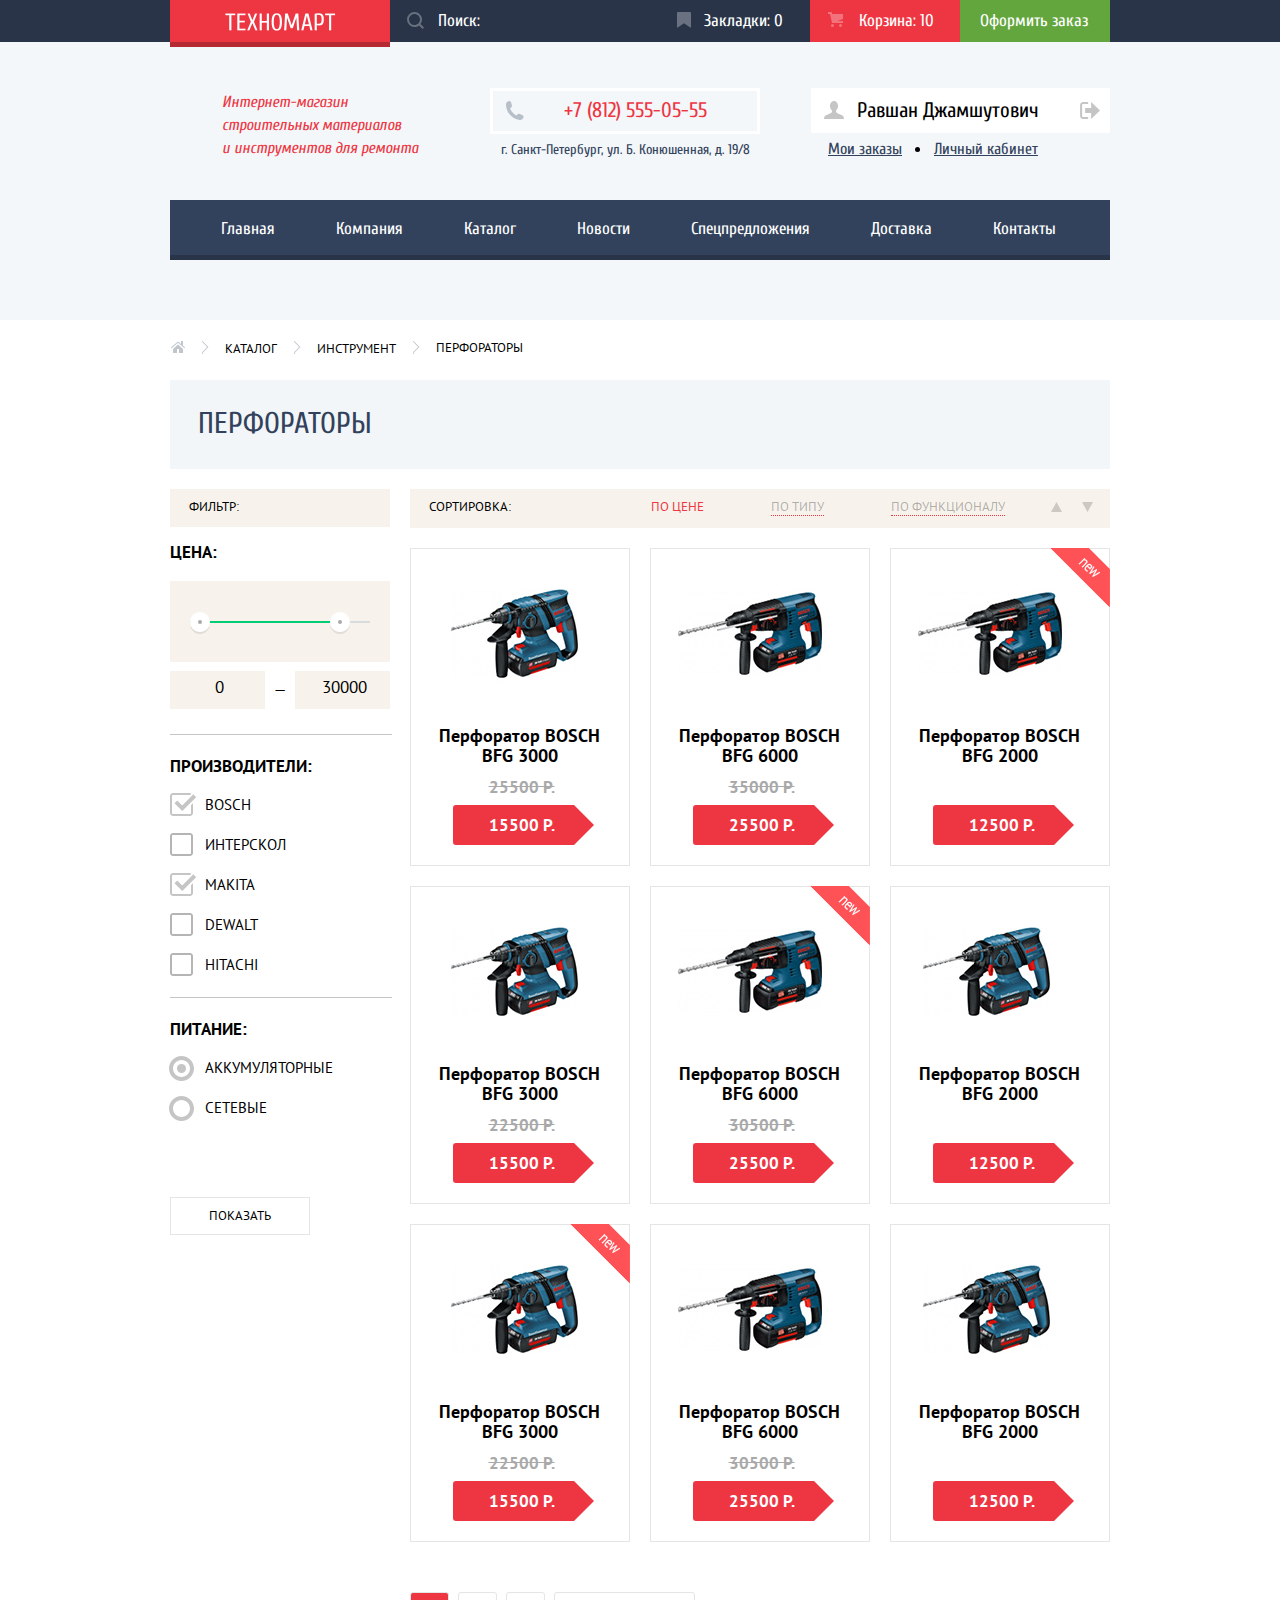
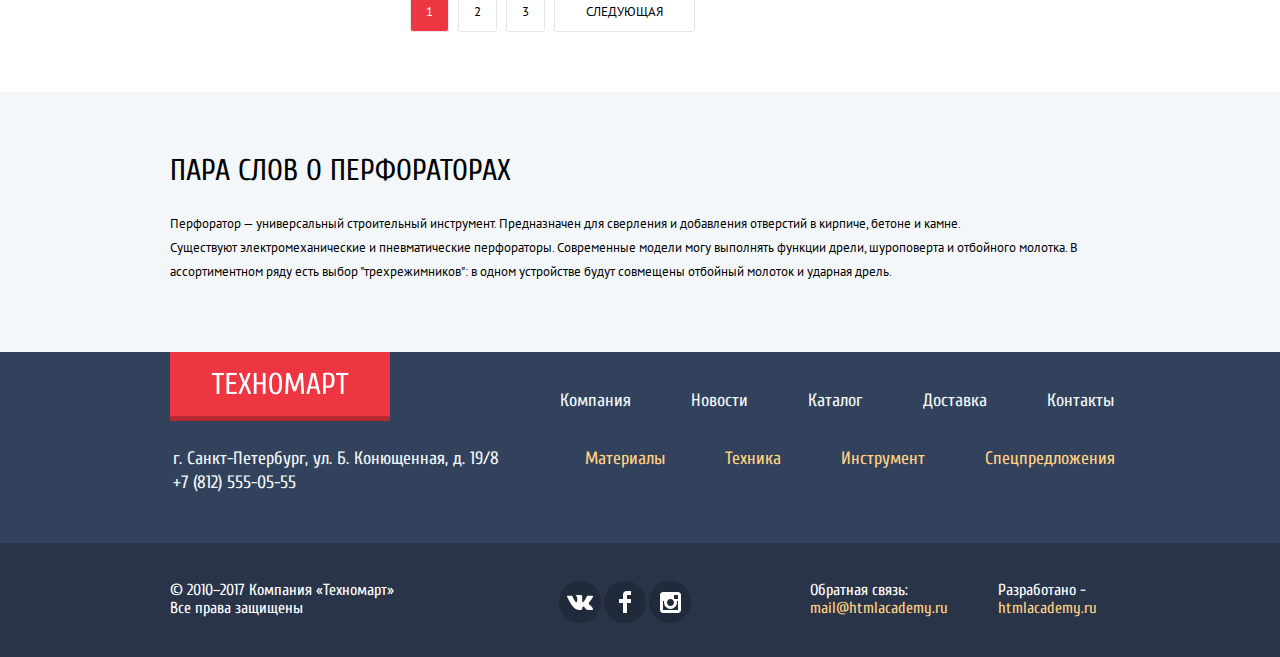
==== commit 649ced9b: "Правки замечаний" ====
--- a/inner.html
+++ b/inner.html
@@ -108,7 +108,7 @@
                                 </div>
                                 <p class="price-controls">
                                     <label class="min-price"><input type="text"  name="min-price" value="0"></label>
-                                    <span> - </span>
+                                    <span> — </span>
                                     <label class="max-price"><input type="text"  name="max-price" value="30000"></label>
                                 </p>
 
@@ -163,9 +163,9 @@
                             <h2 class="visually-hidden">Сортировка товаров</h2>
                             <h3>Сортировка:</h3>
                             <ul class="sort-item">
-                                <li class="sort-by current-sort"><a>По цене</a></li>
-                                <li class="sort-by"><a>По типу</a></li>
-                                <li class="sort-by"><a>По функционалу</a></li>
+                                <li class="sort-by current-sort"><a href="#">По цене</a></li>
+                                <li class="sort-by"><a href="#">По типу</a></li>
+                                <li class="sort-by"><a href="#">По функционалу</a></li>
                             </ul>
                             <a class="sort-button sort-button-up" href="#"><span class="visually-hidden">По возрастанию</span>
                             <svg version="1.1" xmlns="http://www.w3.org/2000/svg"
@@ -358,7 +358,7 @@
         <section class="about-product">
             <div class="container">
                 <h2>Пара слов о перфораторах</h2>
-                <p>Перфоратор - универсальный строительный инструмент. Предназначен для сверления и добавления отверстий в кирпиче, бетоне и камне. <br> Существуют электромеханические и пневматические перфораторы. Современные модели могу выполнять функции
+                <p>Перфоратор — универсальный строительный инструмент. Предназначен для сверления и добавления отверстий в кирпиче, бетоне и камне. <br> Существуют электромеханические и пневматические перфораторы. Современные модели могу выполнять функции
                     дрели, шуроповерта и отбойного молотка. В ассортиментном ряду есть выбор "трехрежимников": в одном устройстве будут совмещены отбойный молоток и ударная дрель.
                 </p>
             </div>
@@ -432,7 +432,7 @@
         </div>
         <button class="modal-close" type="button"><span class="visually-hidden">Закрыть</span></button>
     </section>
-    <script src="js/putitem.js"></script>
+    <script src="js/popap-script.js"></script>
 </body>
 
 </html>--- a/css/style.css
+++ b/css/style.css
@@ -1,14 +1,13 @@
-*html,
+html,
 body {
     min-width: 960px;
-    min-height: 3151px;
 }
 
 body {
-    margin: 0;
-    padding: 0;
     font-family: "Cuprum", "PT Sans", sans-serif;
     font-weight: normal;
+    margin: 0;
+    padding: 0;
     text-transform: none;
     color: rgb(0, 0, 0);
     background-color: rgb(255, 255, 255);
@@ -27,16 +26,16 @@
 input[type="checkbox"].visually-hidden,
 input[type="radio"].visually-hidden {
     position: absolute;
+    overflow: hidden;
+    clip: rect(0 0 0 0);
     width: 1px;
     height: 1px;
     margin: -1px;
+    padding: 0;
+    white-space: nowrap;
     border: 0;
-    padding: 0;
-    white-space: nowrap;
     -webkit-clip-path: inset(100%);
     clip-path: inset(100%);
-    clip: rect(0 0 0 0);
-    overflow: hidden;
 }
 
 *,
@@ -52,22 +51,22 @@
 }
 
 .header-logo {
-    display: block;
     position: absolute;
     top: 0;
     left: 10px;
+    display: block;
     max-width: 220px;
 }
 
 .header-logo a {
     display: block;
+    padding-top: 13px;
+    padding-right: 54px;
+    padding-bottom: 12px;
     padding-left: 55px;
-    padding-top: 13px;
-    padding-bottom: 12px;
-    padding-right: 54px;
     background-color: rgb(238, 54, 67);
-    -webkit-box-shadow: inset 0px -5px 0 0 rgba(0, 0, 0, 0.24);
-    box-shadow: inset 0px -5px 0 0 rgba(0, 0, 0, 0.24);
+    -webkit-box-shadow: inset 0 -5px 0 0 rgba(0, 0, 0, 0.24);
+    box-shadow: inset 0 -5px 0 0 rgba(0, 0, 0, 0.24);
 }
 
 .header-logo img {
@@ -79,7 +78,7 @@
     background-color: rgb(202, 44, 55);
 }
 
-.header-logo a:active {
+.inner-page .header-logo a:active {
     background-color: rgb(186, 39, 50);
 }
 
@@ -87,15 +86,15 @@
     display: -webkit-box;
     display: -ms-flexbox;
     display: flex;
+    flex-direction: column;
+    margin-bottom: 59px;
+    background-color: rgb(244, 247, 249);
     -webkit-box-orient: vertical;
     -webkit-box-direction: normal;
     -ms-flex-direction: column;
-    flex-direction: column;
     -webkit-box-align: center;
     -ms-flex-align: center;
     align-items: center;
-    background-color: rgb(244, 247, 249);
-    margin-bottom: 59px;
 }
 
 .inner-page .main-header {
@@ -103,24 +102,24 @@
 }
 
 .promo-button {
-    display: block;
-    width: 135px;
-    margin-left: 25px;
-    margin-bottom: 22px;
-    padding-top: 11px;
-    padding-bottom: 9px;
-    color: rgb(255, 255, 255);
-    background-color: rgba(0, 0, 0, 0.1);
-    border-radius: 2px;
     font-family: Cuprum, "Segoe UI", sans-serif;
     font-size: 14px;
     font-weight: normal;
     font-style: normal;
     font-stretch: normal;
     line-height: 18px;
+    display: block;
+    width: 135px;
+    margin-bottom: 22px;
+    margin-left: 25px;
+    padding-top: 11px;
+    padding-bottom: 9px;
+    text-align: center;
     letter-spacing: normal;
-    text-align: center;
     text-transform: uppercase;
+    color: rgb(255, 255, 255);
+    border-radius: 2px;
+    background-color: rgba(0, 0, 0, 0.1);
 }
 
 .wrapping-index-2 .promo-button {
@@ -138,27 +137,27 @@
 
 .common-button,
 .button-submit {
-    display: block;
-    padding: 10px 40px;
-    color: rgb(255, 255, 255);
-    border: none;
-    background-color: rgb(238, 54, 67);
-    border-radius: 3px;
     font-family: Cuprum, "Segoe UI", sans-serif;
     font-size: 14px;
     font-weight: normal;
     font-style: normal;
     font-stretch: normal;
     line-height: 18px;
+    display: block;
+    padding: 10px 40px;
+    cursor: pointer;
+    text-align: center;
     letter-spacing: normal;
-    text-align: center;
     text-transform: uppercase;
-    cursor: pointer;
+    color: rgb(255, 255, 255);
+    border: none;
+    border-radius: 3px;
+    background-color: rgb(238, 54, 67);
 }
 
 .contacts .common-button {
+    padding-right: 40px;
     padding-left: 45px;
-    padding-right: 40px;
 }
 
 .common-button:hover,
@@ -175,37 +174,37 @@
 
 .button-select {
     position: absolute;
+    z-index: 10;
     top: 0;
     left: 0;
     width: 218px;
     height: 164px;
-    background-color: rgba(255, 255, 255, 0.9);
-    z-index: 10;
-    cursor: pointer;
     padding-top: 43px;
     padding-bottom: 37px;
+    cursor: pointer;
+    background-color: rgba(255, 255, 255, 0.9);
 }
 
 .product-button {
+    font-family: Cuprum, "Segoe UI", sans-serif;
+    font-size: 14px;
+    font-weight: normal;
+    line-height: 18px;
     display: block;
     -webkit-box-sizing: border-box;
     box-sizing: border-box;
     width: 135px;
     margin: 0 auto;
     margin-bottom: 7px;
+    text-transform: uppercase;
     border-radius: 3px;
-    font-family: Cuprum, "Segoe UI", sans-serif;
-    font-size: 14px;
-    font-weight: normal;
-    text-transform: uppercase;
-    line-height: 18px;
 }
 
 .button-bookmark {
     padding: 7px 0;
     color: rgb(50, 66, 92);
+    border: 3px solid rgb(99, 166, 62);
     background-color: rgb(255, 255, 255);
-    border: 3px solid rgb(99, 166, 62);
 }
 
 .button-buy {
@@ -213,22 +212,22 @@
     padding-top: 11px;
     padding-bottom: 10px;
     color: rgb(255, 255, 2555);
+    background-color: rgb(99, 166, 62);
     -webkit-box-shadow: inset 0 -3px 0 rgb(54, 115, 21);
     box-shadow: inset 0 -3px 0 rgb(54, 115, 21);
-    background-color: rgb(99, 166, 62);
 }
 
 .button-buy::after {
-    content: "";
     position: absolute;
     top: 11px;
     left: 12px;
     width: 16px;
     height: 16px;
+    content: "";
+    opacity: 0.3;
     background-image: url("../img/cart-icon.svg");
     background-repeat: no-repeat;
     background-position: 0 0;
-    opacity: 0.3
 }
 
 .button-buy:hover::after,
@@ -246,8 +245,8 @@
 
 .product:hover {
     border: none;
-    -webkit-box-shadow: 0px 10px 25px 0 rgba(41, 52, 73, 0.5);
-    box-shadow: 0px 10px 25px 0 rgba(41, 52, 73, 0.5);
+    -webkit-box-shadow: 0 10px 25px 0 rgba(41, 52, 73, 0.5);
+    box-shadow: 0 10px 25px 0 rgba(41, 52, 73, 0.5);
 }
 
 .button-buy:hover {
@@ -255,8 +254,8 @@
 }
 
 .button-buy:active {
+    border: none;
     background-color: #518534;
-    border: none;
 }
 
 .button-bookmark:hover {
@@ -264,8 +263,8 @@
 }
 
 .button-bookmark:active {
+    opacity: 0.3;
     border: 3px solid rgb(50, 66, 92);
-    opacity: 0.3;
 }
 
 .control-wrapper {
@@ -275,40 +274,40 @@
 }
 
 .container {
+    -webkit-box-sizing: content-box;
+    box-sizing: content-box;
     width: 940px;
     margin: 0 auto;
     padding: 0 10px;
-    -webkit-box-sizing: content-box;
-    box-sizing: content-box;
 }
 
 .control-wrapper .container {
-    display: -webkit-box;
-    display: -ms-flexbox;
-    display: flex;
     position: relative;
+    display: -webkit-box;
+    display: -ms-flexbox;
+    display: flex;
 }
 
 .shopping-control {
-    display: -webkit-box;
-    display: -ms-flexbox;
-    display: flex;
+    font-family: Cuprum, "Segoe UI", sans-serif;
+    font-size: 17px;
+    font-weight: normal;
+    font-style: normal;
+    font-stretch: normal;
+    line-height: 18px;
+    display: -webkit-box;
+    display: -ms-flexbox;
+    display: flex;
+    width: 720px;
+    margin-left: 220px;
+    text-align: left;
+    color: rgb(255, 255, 255);
+    background-color: rgb(41, 52, 73);
     -ms-flex-wrap: wrap;
     flex-wrap: wrap;
     -webkit-box-pack: end;
     -ms-flex-pack: end;
     justify-content: flex-end;
-    margin-left: 220px;
-    width: 720px;
-    font-family: Cuprum, "Segoe UI", sans-serif;
-    font-size: 17px;
-    font-weight: normal;
-    font-style: normal;
-    font-stretch: normal;
-    text-align: left;
-    line-height: 18px;
-    color: rgb(255, 255, 255);
-    background-color: rgb(41, 52, 73);
 }
 
 .search-form {
@@ -316,31 +315,32 @@
 }
 
 .search-form input[type="search"] {
+    font: inherit;
+    -webkit-box-sizing: border-box;
+    box-sizing: border-box;
+    width: 100%;
+    padding-top: 12px;
+    padding-right: 3px;
+    padding-bottom: 12px;
+    padding-left: 48px;
+    color: rgb(255, 255, 255);
+    border: none;
+    outline: none;
+    background-color: rgb(41, 52, 73);
     background-image: url("../img/icon-search.svg");
     background-repeat: no-repeat;
     background-position: 17px 12px;
-    width: 100%;
-    padding-left: 48px;
-    padding-top: 12px;
-    padding-right: 3px;
-    padding-bottom: 12px;
-    font: inherit;
-    color: rgb(255, 255, 255);
-    background-color: rgb(41, 52, 73);
-    border: none;
-    outline: none;
+}
+
+.shopping-control a {
+    display: block;
     -webkit-box-sizing: border-box;
     box-sizing: border-box;
-}
-
-.shopping-control a {
-    -webkit-box-sizing: border-box;
-    box-sizing: border-box;
-    display: block;
+    width: 150px;
     padding-top: 12px;
     padding-bottom: 12px;
-    width: 150px;
     color: rgb(255, 255, 255);
+    outline: none;
 }
 
 .bookmarks {
@@ -349,16 +349,17 @@
 }
 
 .bookmarks::before {
-    content: "";
     position: absolute;
+    top: 12px;
     left: 17px;
-    top: 12px;
     width: 15px;
     height: 17px;
+    content: "";
+    opacity: 0.3;
     background-image: url("../img/icon-bookmark.svg");
     background-repeat: no-repeat;
     background-position: 0 0;
-    opacity: 0.3;
+    background-color: rgb(41, 52, 73);
 }
 
 .basket {
@@ -371,16 +372,16 @@
 }
 
 .basket::before {
-    content: "";
     position: absolute;
+    top: 12px;
     left: 18px;
-    top: 12px;
     width: 16px;
     height: 16px;
+    content: "";
+    opacity: 0.3;
     background-image: url("../img/cart-icon.svg");
     background-repeat: no-repeat;
     background-position: 0 0;
-    opacity: 0.3
 }
 
 .bookmarks:hover::before,
@@ -416,17 +417,18 @@
 }
 
 .search-form input[type="search"]:focus {
+    color: rgb(0, 0, 0);
     background-color: rgb(255, 255, 255);
-    color: rgb(0, 0, 0);
-    background-image: url("../img/icon-search-red.svg")
+    background-image: url("../img/icon-search-red.svg");
 }
 
 .place-order {
     background-color: rgb(99, 166, 62);
 }
 
-.place-order:hover {
-    background-color: rgb(95, 187, 45)
+.place-order:hover,
+.place-order:focus {
+    background-color: rgb(95, 187, 45);
 }
 
 .place-order:active {
@@ -438,16 +440,16 @@
     display: -webkit-box;
     display: -ms-flexbox;
     display: flex;
+    margin-bottom: 38px;
     -ms-flex-wrap: wrap;
     flex-wrap: wrap;
-    margin-bottom: 38px;
 }
 
 .name-site {
     width: 197px;
+    margin-top: 3px;
+    margin-right: 71px;
     margin-left: 52px;
-    margin-right: 71px;
-    margin-top: 3px;
 }
 
 .name-site h1 {
@@ -457,22 +459,22 @@
     font-style: italic;
     font-stretch: normal;
     line-height: 23px;
+    margin: 0;
     text-align: left;
+    letter-spacing: normal;
     color: rgb(238, 54, 67);
-    margin: 0;
-    letter-spacing: normal;
 }
 
 .header-contacts {
     display: -webkit-box;
     display: -ms-flexbox;
     display: flex;
+    flex-direction: column;
+    width: 270px;
+    margin-right: 69px;
     -webkit-box-orient: vertical;
     -webkit-box-direction: normal;
     -ms-flex-direction: column;
-    flex-direction: column;
-    width: 270px;
-    margin-right: 69px;
 }
 
 .inner-page .header-contacts {
@@ -480,48 +482,48 @@
 }
 
 .header-contacts .phone {
-    position: relative;
-    width: 100%;
-    padding-top: 9px;
-    padding-bottom: 10px;
-    padding-left: 71px;
-    margin-bottom: 4px;
-    -webkit-box-sizing: border-box;
-    box-sizing: border-box;
-    color: rgb(238, 54, 67);
-    border: solid 3px rgb(255, 255, 255);
     font-family: Cuprum, "Segoe UI", sans-serif;
     font-size: 21px;
     font-weight: normal;
     font-style: normal;
     font-stretch: normal;
     line-height: 21px;
+    position: relative;
+    -webkit-box-sizing: border-box;
+    box-sizing: border-box;
+    width: 100%;
+    margin-bottom: 4px;
+    padding-top: 9px;
+    padding-bottom: 10px;
+    padding-left: 71px;
+    text-align: left;
     letter-spacing: normal;
-    text-align: left;
+    color: rgb(238, 54, 67);
+    border: solid 3px rgb(255, 255, 255);
 }
 
 .header-contacts .phone::before {
-    content: "";
     position: absolute;
+    top: 10px;
+    left: 12px;
     width: 20px;
     height: 20px;
-    top: 10px;
-    left: 12px;
+    content: "";
     background-image: url("../img/icon-phone.svg");
     background-repeat: no-repeat;
     background-position: 0 0;
 }
 
 .header-contacts .address {
-    color: rgb(50, 66, 92);
     font-family: Cuprum, "Segoe UI", sans-serif;
     font-size: 14px;
     font-weight: normal;
     font-style: normal;
     font-stretch: normal;
     line-height: 24px;
+    text-align: center;
     letter-spacing: normal;
-    text-align: center;
+    color: rgb(50, 66, 92);
 }
 
 .user-sign-out,
@@ -537,6 +539,7 @@
     display: -webkit-box;
     display: -ms-flexbox;
     display: flex;
+    width: 281px;
     -ms-flex-wrap: wrap;
     flex-wrap: wrap;
     -webkit-box-align: start;
@@ -545,38 +548,38 @@
     -webkit-box-pack: justify;
     -ms-flex-pack: justify;
     justify-content: space-between;
-    width: 281px;
 }
 
 .login-link {
     position: relative;
+    -webkit-box-sizing: border-box;
+    box-sizing: border-box;
+    width: 121px;
     padding-top: 12px;
     padding-bottom: 13px;
     padding-left: 47px;
-    width: 121px;
+}
+
+.login-link::before {
+    position: absolute;
+    top: 14px;
+    left: 14px;
+    width: 21px;
+    height: 18px;
+    content: "";
+    background-image: url("../img/icon-login.svg");
+    background-color: rgb(255, 255, 255);
+    background-repeat: no-repeat;
+    background-position: 0 0;
+}
+
+.registration-link {
     -webkit-box-sizing: border-box;
     box-sizing: border-box;
-}
-
-.login-link::before {
-    content: "";
-    position: absolute;
-    width: 21px;
-    height: 18px;
-    top: 14px;
-    left: 14px;
-    background-image: url("../img/icon-login.svg");
-    background-repeat: no-repeat;
-    background-position: 0 0;
-}
-
-.registration-link {
+    width: 150px;
     padding-top: 12px;
     padding-bottom: 13px;
     padding-left: 24px;
-    width: 150px;
-    -webkit-box-sizing: border-box;
-    box-sizing: border-box;
 }
 
 .user-sign-in {
@@ -584,14 +587,14 @@
     display: -webkit-box;
     display: -ms-flexbox;
     display: flex;
+    width: 299px;
+    margin-bottom: 7px;
+    background-color: rgb(255, 255, 255);
     -ms-flex-wrap: wrap;
     flex-wrap: wrap;
     -webkit-box-pack: justify;
     -ms-flex-pack: justify;
     justify-content: space-between;
-    width: 299px;
-    margin-bottom: 7px;
-    background-color: rgb(255, 255, 255);
 }
 
 .user-sign-in li:first-child {
@@ -615,14 +618,15 @@
 
 .user-link::before {
     position: absolute;
-    content: "";
     top: 13px;
     left: 13px;
     width: 21px;
     height: 19px;
+    content: "";
     background-image: url("../img/icon-user.svg");
+    background-color: rgb(255, 255, 255);
+    background-repeat: no-repeat;
     background-position: 0 0;
-    background-repeat: no-repeat;
 }
 
 .exit-link {
@@ -647,14 +651,14 @@
     display: -webkit-box;
     display: -ms-flexbox;
     display: flex;
+    width: 299px;
     -ms-flex-wrap: wrap;
     flex-wrap: wrap;
-    width: 299px;
 }
 
 .user-control li:last-child {
+    padding-left: 3px;
     list-style: disc;
-    padding-left: 3px;
 }
 
 .control-order {
@@ -664,34 +668,39 @@
 
 .user-sign-out a,
 .user-sign-in a {
-    display: block;
     font-family: Cuprum, "Segoe UI", sans-serif;
     font-size: 21px;
     font-weight: normal;
     font-style: normal;
     font-stretch: normal;
+    line-height: 21px;
+    display: block;
+    text-align: left;
     letter-spacing: normal;
-    text-align: left;
-    line-height: 21px;
     color: rgb(0, 0, 0);
     background-color: rgb(255, 255, 255);
-}
-
-.user-sign-out a:hover {
+    outline: none;
+}
+
+.user-sign-out a:hover,
+.user-sign-out a:focus
+{
     color: rgb(238, 54, 67);
 }
 
-.user-sign-out a:hover::before {
+.user-sign-out a:hover::before,
+.user-sign-out a:focus::before{
     background-image: url("../img/icon-login-blue.svg");
 }
 
-.user-sign-in a:hover::before {
+.user-sign-in a:hover::before,
+.user-sign-in a:focus::before{
     background-image: url("../img/icon-user-blue.svg");
 }
 
 .user-sign-out a:active,
 .user-sign-in a:active {
-    color: rgba(0, 0, 0, 0.3)
+    color: rgba(0, 0, 0, 0.3);
 }
 
 .user-sign-out a:active::before {
@@ -706,11 +715,11 @@
     display: -webkit-box;
     display: -ms-flexbox;
     display: flex;
+    width: 940px;
     -ms-flex-pack: distribute;
     justify-content: space-around;
     -ms-flex-wrap: wrap;
     flex-wrap: wrap;
-    width: 940px;
 }
 
 .navigation-site li:first-child {
@@ -723,21 +732,21 @@
 
 .navigation-site a,
 .catalog-navigation a {
-    display: block;
-    padding-top: 20px;
-    padding-bottom: 23px;
-    padding-left: 29px;
-    padding-right: 32px;
-    color: rgb(255, 255, 255);
     font-family: Cuprum, "Segoe UI", sans-serif;
     font-size: 17px;
     font-weight: normal;
     font-style: normal;
     font-stretch: normal;
     line-height: 17px;
+    display: block;
+    margin-right: 0;
+    padding-top: 20px;
+    padding-right: 32px;
+    padding-bottom: 23px;
+    padding-left: 29px;
+    text-align: left;
     letter-spacing: normal;
-    text-align: left;
-    margin-right: 0px;
+    color: rgb(255, 255, 255);
 }
 
 .navigation-site a:hover,
@@ -770,15 +779,15 @@
     display: -webkit-box;
     display: -ms-flexbox;
     display: flex;
+    margin: 0;
+    margin-bottom: 22px;
+    padding: 0;
+    list-style: none;
     -ms-flex-wrap: wrap;
     flex-wrap: wrap;
     -webkit-box-pack: start;
     -ms-flex-pack: start;
     justify-content: flex-start;
-    margin: 0;
-    padding: 0;
-    margin-bottom: 22px;
-    list-style: none;
 }
 
 .breadcrumbs li {
@@ -798,10 +807,10 @@
     font-style: normal;
     font-stretch: normal;
     line-height: 18px;
+    text-align: left;
     letter-spacing: normal;
-    text-align: left;
+    text-transform: uppercase;
     color: rgb(0, 0, 0);
-    text-transform: uppercase;
 }
 
 .breadcrumbs p {
@@ -811,12 +820,13 @@
 
 .breadcrumbs li::after {
     position: absolute;
-    content: "";
     top: 2px;
     right: -25px;
     width: 9px;
     height: 13px;
+    content: "";
     background-image: url("../img/icon-right-small.svg");
+    background-color: rgb(255, 255, 255);
 }
 
 .curent-breadcrumb:after {
@@ -827,16 +837,16 @@
     display: -webkit-box;
     display: -ms-flexbox;
     display: flex;
+    flex-direction: column;
+    -webkit-box-sizing: border-box;
+    box-sizing: border-box;
+    width: 220px;
     -webkit-box-pack: start;
     -ms-flex-pack: start;
     justify-content: flex-start;
     -webkit-box-orient: vertical;
     -webkit-box-direction: normal;
     -ms-flex-direction: column;
-    flex-direction: column;
-    width: 220px;
-    -webkit-box-sizing: border-box;
-    box-sizing: border-box;
 }
 
 .filter-index {
@@ -858,20 +868,20 @@
 }
 
 .page-tittle {
-    margin: 0;
-    padding: 0;
-    padding-left: 28px;
-    padding-top: 29px;
-    padding-bottom: 30px;
-    margin-bottom: 20px;
+    font-family: Cuprum, "Segoe UI", sans-serif;
     font-size: 30px;
-    font-family: Cuprum, "Segoe UI", sans-serif;
     font-weight: normal;
     font-style: normal;
     font-stretch: normal;
+    line-height: 30px;
+    margin: 0;
+    margin-bottom: 20px;
+    padding: 0;
+    padding-top: 29px;
+    padding-bottom: 30px;
+    padding-left: 28px;
+    text-align: left;
     letter-spacing: normal;
-    line-height: 30px;
-    text-align: left;
     text-transform: uppercase;
     color: rgb(50, 66, 92);
 }
@@ -897,54 +907,54 @@
     display: -webkit-box;
     display: -ms-flexbox;
     display: flex;
+    flex-direction: column;
     -webkit-box-orient: vertical;
     -webkit-box-direction: normal;
     -ms-flex-direction: column;
-    flex-direction: column;
 }
 
 .sort-list {
     display: -webkit-box;
     display: -ms-flexbox;
     display: flex;
+    width: 700px;
     -ms-flex-wrap: wrap;
     flex-wrap: wrap;
-    width: 700px;
 }
 
 .sort-item {
     display: -webkit-box;
     display: -ms-flexbox;
     display: flex;
+    width: 354px;
+    margin: 0;
+    margin-right: 46px;
+    padding: 0;
+    padding-top: 8px;
+    padding-bottom: 12px;
+    list-style: none;
     -ms-flex-wrap: wrap;
     flex-wrap: wrap;
     -webkit-box-pack: justify;
     -ms-flex-pack: justify;
     justify-content: space-between;
-    width: 354px;
-    list-style: none;
-    margin: 0;
-    padding: 0;
-    padding-top: 8px;
-    padding-bottom: 12px;
-    margin-right: 46px;
 }
 
 .filter-index h3,
 .sort-list h3 {
-    margin: 0;
-    padding: 0;
-    padding-left: 19px;
+    font-family: "PT Sans", Verdana, sans-serif;
+    font-size: 13px;
+    font-weight: normal;
+    font-stretch: normal;
+    line-height: 18px;
+    margin: 0;
+    padding: 0;
     padding-top: 9px;
     padding-bottom: 11px;
-    font-family: "PT Sans", Verdana, sans-serif;
-    font-weight: normal;
-    font-size: 13px;
+    padding-left: 19px;
+    text-align: left;
+    letter-spacing: normal;
     text-transform: uppercase;
-    font-stretch: normal;
-    letter-spacing: normal;
-    line-height: 18px;
-    text-align: left;
     color: rgb(0, 0, 0);
 }
 
@@ -954,15 +964,15 @@
 
 .filter fieldset {
     margin: 0;
-    padding: 0;
     margin-bottom: 16px;
+    padding: 0;
     border: none;
     border-bottom: 1px solid #c5c5c5;
 }
 
 .filter fieldset:last-of-type {
+    margin-bottom: 57px;
     border-bottom: 0;
-    margin-bottom: 57px;
 }
 
 .filter legend {
@@ -971,26 +981,26 @@
     font-weight: bold;
     font-style: normal;
     font-stretch: normal;
+    line-height: 30px;
+    text-align: left;
     letter-spacing: normal;
-    text-align: left;
-    line-height: 30px;
     text-transform: uppercase;
 }
 
 .filter ul {
-    padding: 0;
-    margin: 0;
-    margin-bottom: 22px;
     font-family: "PT Sans", Verdana, sans-serif;
     font-size: 15px;
     font-weight: normal;
     font-style: normal;
     font-stretch: normal;
+    line-height: 20px;
+    margin: 0;
+    margin-bottom: 22px;
+    padding: 0;
+    list-style: none;
+    text-align: left;
     text-transform: uppercase;
-    line-height: 20px;
-    text-align: left;
     color: rgb(0, 0, 0);
-    list-style: none;
 }
 
 .filter legend {
@@ -998,37 +1008,33 @@
 }
 
 .price-controls {
-    margin: 0;
-    padding: 0;
+    display: -webkit-box;
+    display: -ms-flexbox;
+    display: flex;
+    width: 220px;
+    margin: 0;
     margin-bottom: 25px;
-    display: -webkit-box;
-    display: -ms-flexbox;
-    display: flex;
+    padding: 0;
     -webkit-box-pack: justify;
     -ms-flex-pack: justify;
     justify-content: space-between;
     -webkit-box-align: center;
     -ms-flex-align: center;
     align-items: center;
-    width: 220px;
-}
-
-.max-price label {
-    display: inline-block;
 }
 
 .price-controls input {
     -webkit-box-sizing: border-box;
     box-sizing: border-box;
     width: 95px;
+    padding-top: 7px;
+    padding-right: 10px;
+    padding-bottom: 11px;
     padding-left: 14px;
-    padding-right: 10px;
-    padding-top: 7px;
-    padding-bottom: 11px;
-    background-color: rgb(247, 243, 236);
+    text-align: center;
     border: none;
     outline: none;
-    text-align: center;
+    background-color: rgb(247, 243, 236);
 }
 
 .filter-option {
@@ -1051,14 +1057,14 @@
 }
 
 .range-wrapping {
-    margin-bottom: 9px;
-    padding-left: 20px;
-    padding-right: 20px;
-    padding-top: 40px;
-    padding-bottom: 39px;
     -webkit-box-sizing: border-box;
     box-sizing: border-box;
     width: 220px;
+    margin-bottom: 9px;
+    padding-top: 40px;
+    padding-right: 20px;
+    padding-bottom: 39px;
+    padding-left: 20px;
     background-color: rgb(247, 243, 236);
 }
 
@@ -1075,7 +1081,7 @@
 .range-controls .bar {
     width: 80%;
     height: 2px;
-    background-color: hsl(154, 100%, 40%);
+    background-color: rgb(0, 204, 115);
 }
 
 .range-toggle {
@@ -1083,8 +1089,8 @@
     top: -9px;
     width: 22px;
     height: 22px;
+    cursor: pointer;
     background-image: url("../img/filter-button.svg");
-    cursor: pointer;
     background-repeat: no-repeat;
     background-position: 0 0;
 }
@@ -1099,31 +1105,34 @@
 
 .filter-input-checkbox+label::before {
     position: absolute;
-    content: "";
+    top: -2px;
+    left: -35px;
     width: 23px;
     height: 23px;
+    content: "";
+    background-image: url("../img/checkbox-off.svg");
+    background-repeat: no-repeat;
+    background-position: 0 0;
+}
+
+.filter-input-checkbox:hover+label::before,
+.filter-input-checkbox:focus+label::before
+{
+    background-image: url("../img/checkbox-off-focus.svg");
+}
+
+.filter-input-checkbox:checked+label::before {
+    position: absolute;
     top: -2px;
     left: -35px;
-    background-image: url("../img/checkbox-off.svg");
-    background-position: 0 0;
-    background-repeat: no-repeat;
-}
-
-.filter-input-checkbox:hover+label::before {
-    background-image: url("../img/checkbox-off-focus.svg");
-}
-
-.filter-input-checkbox:checked+label::before {
-    position: absolute;
-    content: "";
     width: 27px;
     height: 23px;
-    top: -2px;
-    left: -35px;
+    content: "";
     background-image: url("../img/checkbox-on.svg");
 }
 
-.filter-input-checkbox:checked::hover+label::before {
+.filter-input-checkbox:checked::hover+label::before,
+.filter-input-checkbox:checked::focus+label::before{
     background-image: url("../img/checkbox-on-focus.svg");
 }
 
@@ -1137,11 +1146,11 @@
 
 .filter-input-radio+label::before {
     position: absolute;
-    content: "";
+    top: -2px;
+    left: -36px;
     width: 25px;
     height: 25px;
-    top: -2px;
-    left: -36px;
+    content: "";
     background-image: url("../img/radio-off.svg");
     background-repeat: no-repeat;
     background-position: 0 0;
@@ -1159,12 +1168,14 @@
     background-image: url("../img/radio-off-dis.svg");
 }
 
-.filter-input-radio:hover+label::before {
+.filter-input-radio:hover+label::before,
+.filter-input-radio:focus+label::before{
     background-image: url("../img/radio-off-focus.svg");
 }
 
-.filter-input-radio:checked:hover+label::before {
-    background-image: url("../img/radio-on-focus.svg")
+.filter-input-radio:checked:hover+label::before,
+.filter-input-radio:checked:focus+label::before{
+    background-image: url("../img/radio-on-focus.svg");
 }
 
 .min-price,
@@ -1175,12 +1186,12 @@
     font-style: normal;
     font-stretch: normal;
     line-height: 18px;
+    width: 95px;
+    text-align: center;
     letter-spacing: normal;
-    text-align: center;
     color: rgb(0, 0, 0);
+    border: none;
     background-color: rgb(247, 243, 236);
-    border: none;
-    width: 95px;
 }
 
 .filter-button {
@@ -1190,17 +1201,17 @@
     font-style: normal;
     font-stretch: normal;
     line-height: 18px;
-    letter-spacing: normal;
-    text-align: center;
-    text-transform: uppercase;
-    color: rgb(0, 0, 0);
-    background-color: rgb(255, 255, 255);
-    border: solid 1px rgb(229, 229, 229);
     width: 140px;
     padding-top: 9px;
     padding-bottom: 9px;
     cursor: pointer;
+    text-align: center;
+    letter-spacing: normal;
+    text-transform: uppercase;
+    color: rgb(0, 0, 0);
+    border: solid 1px rgb(229, 229, 229);
     outline: none;
+    background-color: rgb(255, 255, 255);
 }
 
 .sort-item a {
@@ -1210,8 +1221,8 @@
     font-style: normal;
     font-stretch: normal;
     line-height: 18px;
+    text-align: left;
     letter-spacing: normal;
-    text-align: left;
     text-transform: uppercase;
     color: rgba(0, 0, 0, 0.3);
     border-bottom: 1px dotted rgb(237, 53, 65);
@@ -1230,9 +1241,9 @@
 }
 
 .sort-button {
+    margin-right: 20px;
     padding-top: 9px;
     padding-bottom: 9px;
-    margin-right: 20px;
 }
 
 .sort-button:last-of-type {
@@ -1241,27 +1252,28 @@
 
 .sort-button svg {
     fill: rgb(35, 31, 32);
+    fill-opacity: 0.2;
 }
 
 .sort-button:hover svg {
-    fill: rgb(35, 31, 32);
-    fill-opacity: 0.2;
+    fill-opacity: 1;
 }
 
 .sort-button:focus svg {
     fill: rgb(238, 54, 67);
+    fill-opacity: 1;
 }
 
 .pagination-list {
     display: -webkit-box;
     display: -ms-flexbox;
     display: flex;
+    width: 285px;
+    margin: 0;
+    padding: 0;
+    list-style: none;
     -ms-flex-wrap: wrap;
     flex-wrap: wrap;
-    padding: 0;
-    margin: 0;
-    list-style: none;
-    width: 285px;
 }
 
 .pagination-item {
@@ -1270,24 +1282,27 @@
 
 .pagination-item:last-of-type {
     margin-right: 0;
+    -webkit-box-flex: 1;
+    -ms-flex-positive: 1;
     flex-grow: 1;
 }
 
 .pagination-item a {
-    display: block;
-    padding: 10px 15px;
     font-family: "PT Sans", Verdana, sans-serif;
     font-size: 13px;
     font-weight: normal;
     font-style: normal;
     font-stretch: normal;
     line-height: 18px;
+    display: block;
+    padding: 10px 15px;
     text-align: center;
+    text-transform: uppercase;
     color: rgb(0, 0, 0);
-    background-color: rgb(255, 255, 255);
     border: solid 1px rgb(229, 229, 229);
     border-radius: 3px;
-    text-transform: uppercase
+    background-color: rgb(255, 255, 255);
+    ;
 }
 
 .pagination-item a:hover,
@@ -1310,52 +1325,53 @@
 }
 
 .about-product h2 {
-    margin: 0;
-    padding: 0;
-    padding-top: 64px;
-    padding-bottom: 26px;
     font-family: Cuprum, "Segoe UI", sans-serif;
+    font-size: 30px;
     font-weight: normal;
     font-style: normal;
     font-stretch: normal;
+    line-height: 30px;
+    margin: 0;
+    padding: 0;
+    padding-top: 64px;
+    padding-bottom: 26px;
+    text-align: left;
     letter-spacing: normal;
-    font-size: 30px;
-    line-height: 30px;
-    text-align: left;
     text-transform: uppercase;
     color: rgb(0, 0, 0);
 }
 
 .about-product p {
-    padding: 0;
-    margin: 0;
-    padding-bottom: 68px;
     font-family: "PT Sans", Verdana, sans-serif;
     font-size: 13px;
     font-weight: normal;
     font-style: normal;
     font-stretch: normal;
     line-height: 24px;
+    margin: 0;
+    padding: 0;
+    padding-bottom: 68px;
+    text-align: left;
     letter-spacing: normal;
-    text-align: left;
     color: rgb(0, 0, 0);
 }
 
 .user-control a {
     font-size: 16px;
     line-height: 18px;
-    color: rgb(50, 66, 92);
     text-align: left;
     text-decoration: underline;
-}
-
-.user-control a:hover {
+    color: rgb(50, 66, 92);
+}
+
+.user-control a:hover,
+.user-control a:focus{
     color: rgb(238, 54, 67);
 }
 
 .user-control a:active {
+    opacity: 0.3;
     color: rgb(50, 66, 92);
-    opacity: 0.3;
 }
 
 .promo-section {
@@ -1363,19 +1379,19 @@
 }
 
 .promo-item h3 {
-    margin: 0;
-    margin-left: 22px;
-    margin-top: 21px;
-    margin-bottom: 12px;
-    color: rgb(255, 255, 255);
     font-family: Cuprum, "Segoe UI", sans-serif;
     font-size: 24px;
     font-weight: bold;
     font-style: normal;
     font-stretch: normal;
     line-height: 30px;
+    margin: 0;
+    margin-top: 21px;
+    margin-bottom: 12px;
+    margin-left: 22px;
+    text-align: left;
     letter-spacing: normal;
-    text-align: left;
+    color: rgb(255, 255, 255);
 }
 
 wrapping-index-2 h3 {
@@ -1383,30 +1399,39 @@
 }
 
 .promo-list {
+    margin: 0;
+    padding: 0;
     list-style: none;
-    margin: 0;
-    padding: 0;
 }
 
 .wrapping-index-0,
 .wrapping-index-1,
 .wrapping-index-2 {
+    display: -webkit-box;
+    display: -ms-flexbox;
     display: flex;
 }
 
 .wrapping-index-0>li:first-child {
+    width: 620px;
     margin-right: 20px;
+}
+
+.wrapping-index-1 {
+    flex-direction: row;
     width: 620px;
-}
-
-.wrapping-index-1 {
-    width: 620px;
-    flex-direction: row;
+    -webkit-box-orient: horizontal;
+    -webkit-box-direction: normal;
+    -ms-flex-direction: row;
+    -ms-flex-wrap: wrap;
     flex-wrap: wrap;
 }
 
 .wrapping-index-2 {
     flex-direction: column;
+    -webkit-box-orient: vertical;
+    -webkit-box-direction: normal;
+    -ms-flex-direction: column;
 }
 
 .promo-item {
@@ -1417,54 +1442,54 @@
 }
 
 .wrapping-index-1 li:nth-child(1) {
+    margin-right: 20px;
     background-color: rgb(255, 191, 71);
     background-image: url("../img/icon-1.svg");
-    background-size: 44px 65px;
     background-repeat: no-repeat;
     background-position: 213px 31px;
-    margin-right: 20px;
+    background-size: 44px 65px;
 }
 
 .wrapping-index-1 li:nth-child(2) {
+    margin-right: 0;
     background-color: rgb(59, 188, 227);
     background-image: url("../img/icon-2.svg");
-    background-size: 75px 61px;
     background-repeat: no-repeat;
     background-position: 197px 33px;
-    margin-right: 0;
+    background-size: 75px 61px;
 }
 
 .wrapping-index-2 li:nth-child(1) {
     background-color: rgb(220, 145, 216);
     background-image: url("../img/icon-3.svg");
-    background-size: 78px 62px;
     background-repeat: no-repeat;
     background-position: 191px 31px;
+    background-size: 78px 62px;
 }
 
 .wrapping-index-2 li:nth-child(2) {
     background-color: rgb(142, 215, 143);
     background-image: url("../img/icon-4.svg");
-    background-size: 59px 72px;
     background-repeat: no-repeat;
     background-position: 196px 26px;
+    background-size: 59px 72px;
 }
 
 .wrapping-index-2 li:nth-child(3) {
+    margin-bottom: 0;
     background-color: rgb(255, 192, 71);
     background-image: url("../img/icon-5.svg");
-    background-size: 78px 63px;
     background-repeat: no-repeat;
     background-position: 191px 32px;
-    margin-bottom: 0;
+    background-size: 78px 63px;
 }
 
 .slider-item {
-    width: 620px;
-    height: 266px;
     position: relative;
     -webkit-box-sizing: border-box;
     box-sizing: border-box;
+    width: 620px;
+    height: 266px;
     background-color: rgb(41, 52, 73);
 }
 
@@ -1478,48 +1503,48 @@
 }
 
 .slider-sign h3 {
-    margin: 0;
-    padding: 0;
-    margin-bottom: 2px;
     font-family: Cuprum, "Segoe UI", sans-serif;
     font-size: 36px;
     font-weight: bold;
     font-style: normal;
     font-stretch: normal;
     line-height: 36px;
+    margin: 0;
+    margin-bottom: 2px;
+    padding: 0;
+    text-align: left;
     letter-spacing: normal;
-    text-align: left;
     text-transform: uppercase;
 }
 
 .slider-sign p {
-    margin: 0;
-    padding: 0;
     font-family: Cuprum, "Segoe UI", sans-serif;
     font-size: 18px;
     font-weight: normal;
     font-style: normal;
     font-stretch: normal;
     line-height: 24px;
+    margin: 0;
+    padding: 0;
+    text-align: left;
     letter-spacing: normal;
-    text-align: left;
 }
 
 .wrapping-index-1 li:nth-of-type(3) {
     background-color: rgb(86, 86, 86);
-    background-image: url("../img/promo_slaider1.jpg");
+    background-image: url("../img/promo_slaider2.jpg");
+    background-repeat: no-repeat;
+    background-position: 0 0;
     background-size: 620px 266px;
-    background-position: 0 0;
-    background-repeat: no-repeat;
 }
 
 .wrapping-index-1 li:nth-of-type(4) {
     display: none;
     background-color: rgb(86, 86, 86);
-    background-image: url("../img/promo_slaider2.jpg");
+    background-image: url("../img/promo_slaider1.jpg");
+    background-repeat: no-repeat;
+    background-position: 0 0;
     background-size: 620px 266px;
-    background-position: 0 0;
-    background-repeat: no-repeat;
 }
 
 .popular-items {
@@ -1530,8 +1555,8 @@
     position: absolute;
     top: 206px;
     left: 25px;
+    padding-right: 47px;
     padding-left: 49px;
-    padding-right: 47px;
 }
 
 .button-back,
@@ -1539,8 +1564,8 @@
     position: absolute;
     margin: 0;
     padding: 0;
+    cursor: pointer;
     border-style: none;
-    cursor: pointer;
     outline: none;
 }
 
@@ -1555,8 +1580,8 @@
     left: 24px;
     background-color: transparent;
     background-image: url("../img/icon-left.svg");
+    background-repeat: no-repeat;
     background-position: 0 0;
-    background-repeat: no-repeat;
 }
 
 .button-next-arrow {
@@ -1564,8 +1589,8 @@
     right: 20px;
     background-color: transparent;
     background-image: url("../img/icon-right.svg");
+    background-repeat: no-repeat;
     background-position: 0 0;
-    background-repeat: no-repeat;
 }
 
 .button-back-radio,
@@ -1588,13 +1613,13 @@
 
 .button-back-radio::before,
 .button-next-radio::before {
-    display: none;
     position: absolute;
-    content: "";
     top: 2px;
     left: 2px;
+    display: none;
     width: 6px;
     height: 6px;
+    content: "";
     border-radius: 50%;
     background-color: rgb(255, 0, 0);
 }
@@ -1607,6 +1632,9 @@
     display: -webkit-box;
     display: -ms-flexbox;
     display: flex;
+    width: 940px;
+    margin-bottom: 20px;
+    background-color: rgb(249, 245, 240);
     -ms-flex-wrap: wrap;
     flex-wrap: wrap;
     -webkit-box-pack: justify;
@@ -1615,40 +1643,37 @@
     -webkit-box-align: center;
     -ms-flex-align: center;
     align-items: center;
-    width: 940px;
-    margin-bottom: 20px;
-    background-color: rgb(249, 245, 240);
 }
 
 .catalog {
+    display: -webkit-box;
+    display: -ms-flexbox;
+    display: flex;
+    flex-direction: column;
     width: 700px;
-    display: -webkit-box;
-    display: -ms-flexbox;
-    display: flex;
     -webkit-box-orient: vertical;
     -webkit-box-direction: normal;
     -ms-flex-direction: column;
-    flex-direction: column;
 }
 
 .popular-index .common-button {
+    -webkit-box-sizing: border-box;
+    box-sizing: border-box;
     width: 253px;
     margin-right: 24px;
-    -webkit-box-sizing: border-box;
-    box-sizing: border-box;
 }
 
 .popular-index h2 {
-    margin-top: 31px;
-    margin-bottom: 30px;
     font-family: Cuprum, "Segoe UI", sans-serif;
     font-size: 30px;
     font-weight: normal;
     font-style: normal;
     font-stretch: normal;
     line-height: 1;
+    margin-top: 31px;
+    margin-bottom: 30px;
+    text-align: left;
     letter-spacing: normal;
-    text-align: left;
     text-transform: uppercase;
     color: rgb(50, 66, 92);
 }
@@ -1666,11 +1691,11 @@
     display: -webkit-box;
     display: -ms-flexbox;
     display: flex;
+    margin: 0;
+    padding: 0;
+    list-style: none;
     -ms-flex-wrap: wrap;
     flex-wrap: wrap;
-    list-style: none;
-    margin: 0;
-    padding: 0;
 }
 
 .catalog-list {
@@ -1679,24 +1704,24 @@
 
 .popular-items-list .product,
 .catalog-list .product {
-    display: -webkit-box;
-    display: -ms-flexbox;
-    display: flex;
+    font-family: "PT Sans", Verdana, sans-serif;
+    font-weight: bold;
+    position: relative;
+    display: -webkit-box;
+    display: -ms-flexbox;
+    display: flex;
+    flex-direction: column;
+    -webkit-box-sizing: border-box;
+    box-sizing: border-box;
+    width: 220px;
+    height: 318px;
+    margin-right: 20px;
+    text-align: center;
+    border: solid 1px rgb(229, 229, 229);
+    background-color: rgb(255, 255, 255);
     -webkit-box-orient: vertical;
     -webkit-box-direction: normal;
     -ms-flex-direction: column;
-    flex-direction: column;
-    position: relative;
-    width: 220px;
-    height: 318px;
-    -webkit-box-sizing: border-box;
-    box-sizing: border-box;
-    margin-right: 20px;
-    text-align: center;
-    font-family: "PT Sans", Verdana, sans-serif;
-    font-weight: bold;
-    background-color: rgb(255, 255, 255);
-    border: solid 1px rgb(229, 229, 229);
     -webkit-box-align: center;
     -ms-flex-align: center;
     align-items: center;
@@ -1716,25 +1741,26 @@
 
 .popular-items-list product:hover,
 .catalog-list li:hover {
-    -webkit-box-shadow: 0px 10px 25px 0 rgba(41, 52, 73, 0.5);
-    box-shadow: 0px 10px 25px 0 rgba(41, 52, 73, 0.5);
+    -webkit-box-shadow: 0 10px 25px 0 rgba(41, 52, 73, 0.5);
+    box-shadow: 0 10px 25px 0 rgba(41, 52, 73, 0.5);
 }
 
 .card-content {
     display: -webkit-box;
     display: -ms-flexbox;
     display: flex;
+    flex-direction: column;
+    width: 100%;
+    margin-top: auto;
+    padding-right: 16px;
+    padding-bottom: 20px;
+    padding-left: 15px;
     -webkit-box-orient: vertical;
     -webkit-box-direction: normal;
     -ms-flex-direction: column;
-    flex-direction: column;
     -webkit-box-pack: end;
     -ms-flex-pack: end;
     justify-content: flex-end;
-    padding-left: 15px;
-    padding-right: 16px;
-    padding-bottom: 20px;
-    margin-top: auto;
 }
 
 .product-tittle {
@@ -1742,18 +1768,18 @@
 }
 
 .product h3 {
-    color: rgb(0, 0, 0);
-    min-height: 40px;
     font-family: "PT Sans", Verdana, sans-serif;
     font-size: 18px;
     font-weight: bold;
     font-style: normal;
     font-stretch: normal;
     line-height: 20px;
+    min-height: 40px;
+    margin: 0;
+    padding: 0;
+    text-align: center;
     letter-spacing: normal;
-    text-align: center;
-    margin: 0;
-    padding: 0;
+    color: rgb(0, 0, 0);
 }
 
 .product-price {
@@ -1763,38 +1789,38 @@
     font-style: normal;
     font-stretch: normal;
     line-height: 18px;
+    text-align: center;
     letter-spacing: normal;
-    text-align: center;
 }
 
 .price-old {
     min-height: 20px;
+    margin-bottom: 7px;
+    margin-left: 4px;
     text-decoration: line-through;
     color: rgb(169, 169, 169);
-    margin-bottom: 7px;
-    margin-left: 4px;
 }
 
 .price-new {
     position: relative;
+    -webkit-box-sizing: border-box;
+    box-sizing: border-box;
     width: 137px;
-    color: rgb(255, 255, 255);
-    background-color: rgb(238, 54, 67);
-    border-radius: 3px;
+    margin-left: 27px;
     padding-top: 11px;
     padding-bottom: 11px;
-    -webkit-box-sizing: border-box;
-    box-sizing: border-box;
-    margin-left: 27px;
+    color: rgb(255, 255, 255);
+    border-radius: 3px;
+    background-color: rgb(238, 54, 67);
 }
 
 .price-new::after {
-    content: "";
     position: absolute;
-    top: 0px;
+    top: 0;
     right: -24px;
     width: 0;
     height: 0;
+    content: "";
     border: 20px solid white;
     border-left-color: #ee3643;
 }
@@ -1802,12 +1828,12 @@
 .product .flag,
 .promo-item .flag {
     position: absolute;
-    top: 0px;
-    right: 0px;
+    z-index: 20;
+    top: 0;
+    right: 0;
+    overflow: hidden;
     width: 60px;
     height: 60px;
-    overflow: hidden;
-    z-index: 20;
 }
 
 .product .flag {
@@ -1818,32 +1844,13 @@
 .product .flag-new,
 .promo-item .flag-new {
     background-image: url("../img/new-flag.png");
-    background-position: 0 0px;
     background-repeat: no-repeat;
-}
-
-.product .product-image {
-    margin-top: 26px;
-}
-
-.popular-items-list .product:nth-child(1) .product-image {
-    width: 184px;
-    height: 103px;
-}
-
-.popular-items-list .product:nth-child(2) .product-image {
-    width: 127px;
-    height: 112px;
-}
-
-.popular-items-list .product:nth-child(3) .product-image {
-    width: 144px;
-    height: 128px;
-}
-
-.popular-items-list .product:nth-child(4) .product-image {
-    width: 127px;
-    height: 112px;
+    background-position: 0 0;
+}
+
+.product-image {
+    width: 218;
+    height: 150;
 }
 
 .popular-producers {
@@ -1854,28 +1861,28 @@
     display: -webkit-box;
     display: -ms-flexbox;
     display: flex;
+    margin: 0;
+    padding: 0;
+    list-style: none;
     -webkit-box-pack: justify;
     -ms-flex-pack: justify;
     justify-content: space-between;
     -ms-flex-wrap: wrap;
     flex-wrap: wrap;
-    margin: 0;
-    padding: 0;
-    list-style: none;
 }
 
 .producers {
+    display: -webkit-box;
+    display: -ms-flexbox;
+    display: flex;
+    -webkit-box-sizing: border-box;
+    box-sizing: border-box;
     width: 220px;
     height: 145px;
-    -webkit-box-sizing: border-box;
-    box-sizing: border-box;
-    background-color: rgb(255, 255, 255);
-    border: solid 1px rgb(229, 229, 229);
     margin-right: 20px;
     margin-bottom: 20px;
-    display: -webkit-box;
-    display: -ms-flexbox;
-    display: flex;
+    border: solid 1px rgb(229, 229, 229);
+    background-color: rgb(255, 255, 255);
     -webkit-box-pack: center;
     -ms-flex-pack: center;
     justify-content: center;
@@ -1889,20 +1896,20 @@
 }
 
 .popular-producers-card li:hover {
-    -webkit-box-shadow: 0px 10px 25px 0 rgba(41, 52, 73, 0.5);
-    box-shadow: 0px 10px 25px 0 rgba(41, 52, 73, 0.5);
+    -webkit-box-shadow: 0 10px 25px 0 rgba(41, 52, 73, 0.5);
+    box-shadow: 0 10px 25px 0 rgba(41, 52, 73, 0.5);
 }
 
 .popular-producers-card li:active {
     opacity: 0.3;
-    -webkit-box-shadow: 0px 4px 10px 0 rgba(41, 52, 73, 0.5);
-    box-shadow: 0px 4px 10px 0 rgba(41, 52, 73, 0.5);
+    -webkit-box-shadow: 0 4px 10px 0 rgba(41, 52, 73, 0.5);
+    box-shadow: 0 4px 10px 0 rgba(41, 52, 73, 0.5);
 }
 
 .service {
     width: 100%;
+    margin-bottom: 80px;
     background-color: rgb(245, 248, 250);
-    margin-bottom: 80px;
 }
 
 .service .container {
@@ -1911,20 +1918,21 @@
 
 .service-wrapper {
     width: 417px;
+    margin-bottom: 28px;
     padding-top: 64px;
-    margin-bottom: 28px;
 }
 
 .service h2,
 .information h2 {
-    margin: 0;
     font-family: Cuprum, "Segoe UI", sans-serif;
     font-size: 30px;
     font-weight: normal;
+    line-height: 30px;
+    margin: 0;
+    text-align: left;
     text-transform: uppercase;
-    text-align: left;
     color: rgb(0, 0, 0);
-    line-height: 30px
+    ;
 }
 
 .service-wrapper h2 {
@@ -1933,17 +1941,17 @@
 
 .service p,
 .information p {
-    margin: 0;
-    padding: 0;
-    color: rgb(0, 0, 0);
     font-family: "PT Sans", Verdana, sans-serif;
     font-size: 13px;
     font-weight: normal;
     font-style: normal;
     font-stretch: normal;
     line-height: 24px;
+    margin: 0;
+    padding: 0;
+    text-align: left;
     letter-spacing: normal;
-    text-align: left;
+    color: rgb(0, 0, 0);
 }
 
 .service p {
@@ -1960,14 +1968,14 @@
     display: -webkit-box;
     display: -ms-flexbox;
     display: flex;
+    flex-direction: column;
+    width: 700px;
+    margin: 0;
+    padding: 0;
+    list-style: none;
     -webkit-box-orient: vertical;
     -webkit-box-direction: normal;
     -ms-flex-direction: column;
-    flex-direction: column;
-    list-style: none;
-    margin: 0;
-    padding: 0;
-    width: 700px;
 }
 
 .slider-list li {
@@ -1976,36 +1984,36 @@
 }
 
 .slider-list h3 {
-    margin: 0;
-    margin-bottom: 25px;
-    margin-top: 40px;
     font-family: Cuprum, "Segoe UI", sans-serif;
     font-size: 36px;
-    text-transform: uppercase;
-    color: rgb(50, 66, 92);
-    line-height: 36px;
-    text-align: left;
     font-weight: normal;
     font-style: normal;
     font-stretch: normal;
+    line-height: 36px;
+    margin: 0;
+    margin-top: 40px;
+    margin-bottom: 25px;
+    text-align: left;
+    text-transform: uppercase;
+    color: rgb(50, 66, 92);
 }
 
 .slider-service .button-service {
-    padding-top: 13px;
-    padding-bottom: 17px;
-    padding-left: 22px;
     font-family: Cuprum, "Segoe UI", sans-serif;
     font-size: 21px;
     font-weight: bold;
     line-height: 30px;
+    margin-bottom: 0;
+    padding-top: 13px;
+    padding-bottom: 17px;
+    padding-left: 22px;
+    text-align: left;
     color: rgb(255, 255, 255);
-    text-align: left;
+    border: none;
+    outline: none;
+    background-color: rgb(50, 66, 92);
     -webkit-box-shadow: 0 1px 0 rgb(41, 52, 73), inset 0 1px 0 rgb(64, 80, 105);
     box-shadow: 0 1px 0 rgb(41, 52, 73), inset 0 1px 0 rgb(64, 80, 105);
-    background-color: rgb(50, 66, 92);
-    border: none;
-    outline: none;
-    margin-bottom: 0px;
 }
 
 .slider-service .button-service:hover {
@@ -2015,68 +2023,71 @@
 .slider-service .active-button,
 .slider-service .active-button:hover {
     color: rgb(50, 66, 92);
+    background-color: rgb(255, 255, 255);
     -webkit-box-shadow: 0 1px 0 rgb(255, 255, 255), inset 0 1px 0 rgb(255, 255, 255);
     box-shadow: 0 1px 0 rgb(255, 255, 255), inset 0 1px 0 rgb(255, 255, 255);
-    background-color: rgb(255, 255, 255);
 }
 
 .slider-list li:nth-child(1) {
+    padding-right: 343px;
     background-image: url("../img/service_slider3.png");
+    background-color: rgb(245, 248, 250);
     background-repeat: no-repeat;
+    background-position: 231px 65px;
     background-size: 468px 261px;
-    background-position: 231px 65px;
-    padding-right: 343px;
 }
 
 .slider-list li:nth-child(2) {
     display: none;
+    padding-right: 220px;
     background-image: url("../img/service_slider2.png");
+    background-color: rgb(245, 248, 250);
+    background-repeat: no-repeat;
     background-position: 0 0;
-    background-repeat: no-repeat;
+    background-position: 310px 0;
     background-size: 389px 283px;
-    background-position: 310px 0;
-    padding-right: 220px;
 }
 
 .slider-list li:nth-child(3) {
     display: none;
+    padding-right: 320px;
     background-image: url("../img/service_slider1.png");
+    background-color: rgb(245, 248, 250);
+    background-repeat: no-repeat;
     background-position: 0 0;
-    background-repeat: no-repeat;
+    background-position: 228px 0;
     background-size: 465px 285px;
-    background-position: 228px 0px;
-    padding-right: 320px;
 }
 
 .slider-button {
+    position: relative;
+    display: -webkit-box;
+    display: -ms-flexbox;
+    display: flex;
+    flex-direction: column;
+    width: 240px;
     padding-top: 43px;
-    width: 240px;
-    display: -webkit-box;
-    display: -ms-flexbox;
-    display: flex;
     -webkit-box-orient: vertical;
     -webkit-box-direction: normal;
     -ms-flex-direction: column;
-    flex-direction: column;
-    position: relative;
 }
 
 .slider-button::after {
-    background-image: url("../img/layer 118.png");
-    background-position: 0 0;
-    background-repeat: no-repeat;
-    background-size: 10px 279px;
     position: absolute;
-    content: "";
+    top: 0;
+    right: 0;
     width: 10px;
     height: 279px;
-    top: 0;
-    right: 0px;
+    content: "";
+    background-image: url("../img/layer-118.png");
+    background-repeat: no-repeat;
+    background-position: 0 0;
+    background-size: 10px 279px;
 }
 
 .information {
     width: 100%;
-    background-color: rgb(255, 255, 255)
+    background-color: rgb(255, 255, 255);
 }
 
 .information .container {
@@ -2089,14 +2100,14 @@
 }
 
 .about-us {
+    display: -webkit-box;
+    display: -ms-flexbox;
+    display: flex;
+    flex-direction: column;
     width: 531px;
-    display: -webkit-box;
-    display: -ms-flexbox;
-    display: flex;
     -webkit-box-orient: vertical;
     -webkit-box-direction: normal;
     -ms-flex-direction: column;
-    flex-direction: column;
 }
 
 .about-us h2,
@@ -2109,22 +2120,23 @@
 }
 
 .about-us p+p {
-    margin-bottom: 0
+    margin-bottom: 0;
 }
 
 .contacts {
+    display: -webkit-box;
+    display: -ms-flexbox;
+    display: flex;
+    flex-direction: column;
     width: 301px;
-    display: -webkit-box;
-    display: -ms-flexbox;
-    display: flex;
     -webkit-box-orient: vertical;
     -webkit-box-direction: normal;
     -ms-flex-direction: column;
-    flex-direction: column;
 }
 
 .contacts p {
     margin-bottom: 32px;
+    padding-right: 115px;
 }
 
 .contacts .map {
@@ -2146,67 +2158,67 @@
 }
 
 .about-us ul {
+    margin: 0;
+    margin-top: 21px;
+    margin-bottom: 16px;
+    padding: 0;
     list-style: none;
-    margin: 0;
-    padding: 0;
-    margin-bottom: 16px;
-    margin-top: 21px;
 }
 
 .about-us li {
+    font-size: 18px;
+    line-height: 20px;
     position: relative;
     margin-bottom: 20px;
-    font-size: 18px;
-    line-height: 20px;
     padding-left: 36px;
 }
 
 .about-us li::before {
-    content: "";
     position: absolute;
+    top: 9px;
+    left: 0;
     width: 25px;
     height: 2px;
-    left: 0;
-    top: 9px;
+    content: "";
     background-color: rgb(238, 54, 67);
 }
 
 .footer-logo {
-    display: block;
     position: absolute;
     top: 0;
     left: 10px;
+    display: block;
     max-width: 220px;
     background-color: rgb(238, 54, 67);
-    -webkit-box-shadow: inset 0px -5px 0 0 rgba(0, 0, 0, 0.24);
-    box-shadow: inset 0px -5px 0 0 rgba(0, 0, 0, 0.24);
+    -webkit-box-shadow: inset 0 -5px 0 0 rgba(0, 0, 0, 0.24);
+    box-shadow: inset 0 -5px 0 0 rgba(0, 0, 0, 0.24);
 }
 
 .footer-up .container {
-    -webkit-box-pack: justify;
-    -ms-flex-pack: justify;
-    justify-content: space-between;
     position: relative;
     padding-top: 37px;
     padding-bottom: 48px;
     background-color: rgb(50, 66, 92);
+    -webkit-box-pack: justify;
+    -ms-flex-pack: justify;
+    justify-content: space-between;
 }
 
 .footer-logo img {
     width: 138px;
     height: 23px;
+    padding-top: 20px;
+    padding-right: 41px;
+    padding-bottom: 19px;
     padding-left: 41px;
-    padding-top: 20px;
-    padding-bottom: 19px;
-    padding-right: 41px;
 }
 
 .footer-contacts {
-    margin: 0;
-    margin-top: auto;
-    width: 330px;
     -webkit-box-sizing: border-box;
     box-sizing: border-box;
+    width: 330px;
+    margin: 0;
+    margin-top: auto;
     padding-top: 58px;
     padding-left: 3px;
 }
@@ -2243,18 +2255,18 @@
 }
 
 .footer-down .container {
-    background-color: rgb(41, 52, 73);
     padding-top: 38px;
     padding-bottom: 34px;
+    background-color: rgb(41, 52, 73);
 }
 
 .footer-up {
+    font-family: Cuprum, "Segoe UI", sans-serif;
+    font-size: 18px;
+    line-height: 24px;
     width: 100%;
     margin-top: 86px;
-    font-family: Cuprum, "Segoe UI", sans-serif;
-    font-size: 18px;
     text-align: left;
-    line-height: 24px;
     color: rgb(241, 245, 247);
     background-color: rgb(50, 66, 92);
 }
@@ -2269,28 +2281,32 @@
 
 .site-nav,
 .catalog-nav {
+    margin: 0;
+    padding: 0;
     list-style: none;
-    margin: 0;
-    padding: 0;
 }
 
 .site-nav a {
     color: rgb(241, 245, 247);
+    outline: none;
 }
 
 .catalog-nav a {
     color: rgb(255, 209, 128);
+    outline: none;
 }
 
 .site-nav a:hover,
-.catalog-nav a:hover {
+.catalog-nav a:hover,
+.site-nav a:focus,
+.catalog-nav a:focus {
     text-decoration: underline;
 }
 
 .site-nav a:active,
 .catalog-nav a:active {
+    text-decoration: none;
     opacity: 0.5;
-    text-decoration: none;
 }
 
 .catalog-nav {
@@ -2303,20 +2319,20 @@
 }
 
 .footer-down {
-    width: 100%;
-    background-color: rgb(41, 52, 73);
     font-family: Cuprum, "Segoe UI", sans-serif;
     font-size: 16px;
     font-weight: normal;
+    line-height: 18px;
+    width: 100%;
+    text-align: left;
     color: rgb(255, 255, 255);
-    text-align: left;
-    line-height: 18px;
+    background-color: rgb(41, 52, 73);
 }
 
 .footer-down .footer-copyright {
+    width: 227px;
     margin: 0;
     margin-right: 162px;
-    width: 227px;
 }
 
 .footer-down .footer-copyright p {
@@ -2334,53 +2350,55 @@
     display: -webkit-box;
     display: -ms-flexbox;
     display: flex;
+    width: 132px;
+    margin: 0;
+    padding: 0;
+    list-style: none;
     -webkit-box-pack: justify;
     -ms-flex-pack: justify;
     justify-content: space-between;
     -ms-flex-wrap: wrap;
     flex-wrap: wrap;
-    width: 132px;
-    list-style: none;
-    margin: 0;
-    padding: 0;
 }
 
 .social-button {
     display: -webkit-box;
     display: -ms-flexbox;
     display: flex;
+    width: 42px;
+    height: 42px;
+    border-radius: 50%;
+    background-color: rgb(33, 42, 58);
     -webkit-box-align: center;
     -ms-flex-align: center;
     align-items: center;
     -webkit-box-pack: center;
     -ms-flex-pack: center;
     justify-content: center;
-    width: 42px;
-    height: 42px;
-    background-color: rgb(33, 42, 58);
-    border-radius: 50%;
 }
 
 .social-button:hover,
+.social-button:focus,
 .social-button:active {
     background-color: rgb(238, 54, 67);
 }
 
 .feedback {
+    width: 135px;
     margin: 0;
     margin-right: 53px;
-    width: 135px;
 }
 
 .author {
-    margin: 0;
     width: 96px;
+    margin: 0;
 }
 
 .feedback a,
 .author a {
     text-decoration: none;
     color: rgb(255, 209, 128);
+    outline: none;
 }
 
 .feedback a:hover,
@@ -2390,16 +2408,16 @@
 
 .feedback a:active,
 .author a:active {
+    text-decoration: none;
     color: rgb(238, 54, 67);
-    text-decoration: none;
 }
 
 .modal {
+    position: fixed;
+    z-index: 30;
     display: none;
-    position: fixed;
     color: rgb(0, 0, 0);
     background-color: rgb(255, 255, 255);
-    z-index: 30;
 }
 
 .modal-show {
@@ -2410,15 +2428,15 @@
     display: -webkit-box;
     display: -ms-flexbox;
     display: flex;
+    flex-direction: column;
+    width: 460px;
+    margin: 0 auto;
+    margin-top: 55px;
     -webkit-box-orient: vertical;
     -webkit-box-direction: normal;
     -ms-flex-direction: column;
-    flex-direction: column;
     -ms-flex-wrap: wrap;
     flex-wrap: wrap;
-    width: 460px;
-    margin: 0 auto;
-    margin-top: 55px;
 }
 
 .button-container {
@@ -2433,35 +2451,35 @@
 }
 
 .modal-writeus {
-    width: 620px;
     bottom: 201px;
     left: 50%;
+    width: 620px;
     margin-left: -310px;
-    -webkit-box-shadow: 0px 20px 40px 0 rgba(0, 0, 0, 0.75), inset 0px 7px 0 rgb(238, 54, 67);
-    box-shadow: 0px 20px 40px 0 rgba(0, 0, 0, 0.75), inset 0px 7px 0 rgb(238, 54, 67);
     background-image: -webkit-gradient(linear, left top, left bottom, color-stop(0, rgb(255, 255, 255)), color-stop(74%, rgb(255, 255, 255)), color-stop(74%, rgb(244, 244, 244)), to(rgb(244, 244, 244)));
     background-image: -webkit-linear-gradient(rgb(255, 255, 255) 0, rgb(255, 255, 255) 74%, rgb(244, 244, 244) 74%, rgb(244, 244, 244) 100%);
     background-image: -o-linear-gradient(rgb(255, 255, 255) 0, rgb(255, 255, 255) 74%, rgb(244, 244, 244) 74%, rgb(244, 244, 244) 100%);
     background-image: linear-gradient(rgb(255, 255, 255) 0, rgb(255, 255, 255) 74%, rgb(244, 244, 244) 74%, rgb(244, 244, 244) 100%);
+    -webkit-box-shadow: 0 20px 40px 0 rgba(0, 0, 0, 0.75), inset 0 7px 0 rgb(238, 54, 67);
+    box-shadow: 0 20px 40px 0 rgba(0, 0, 0, 0.75), inset 0 7px 0 rgb(238, 54, 67);
 }
 
 .button-area {
     display: -webkit-box;
     display: -ms-flexbox;
     display: flex;
+    margin: 0 auto;
+    padding: 37px 80px;
+    background-color: rgb(244, 244, 244);
     -webkit-box-pack: justify;
     -ms-flex-pack: justify;
     justify-content: space-between;
-    background-color: rgb(244, 244, 244);
-    margin: 0 auto;
-    padding: 37px 80px;
 }
 
 .button-area .button,
 .button-area .return-button {
-    width: 220px;
     -webkit-box-sizing: border-box;
     box-sizing: border-box;
+    width: 220px;
 }
 
 .modal-close {
@@ -2470,13 +2488,13 @@
     right: 7px;
     width: 22px;
     height: 22px;
+    cursor: pointer;
     border: 0;
     outline: none;
-    cursor: pointer;
     background-color: transparent;
     background-image: url("../img/form-2.svg");
+    background-repeat: no-repeat;
     background-position: 0 0;
-    background-repeat: no-repeat;
 }
 
 .feedback-form {
@@ -2503,32 +2521,32 @@
 }
 
 .modal-writeus label {
+    font-family: Cuprum, "Segoe UI", sans-serif;
+    font-size: 18px;
+    line-height: 18px;
     display: block;
     margin-bottom: 10px;
-    font-family: Cuprum, "Segoe UI", sans-serif;
-    font-size: 18px;
+    text-align: left;
     color: rgb(0, 0, 0);
-    line-height: 18px;
-    text-align: left;
 }
 
 .modal-writeus input,
 .modal-writeus textarea {
+    font-family: "PT Sans", Verdana, sans-serif;
+    font-size: 13px;
+    line-height: 18px;
     -webkit-box-sizing: border-box;
     box-sizing: border-box;
     padding-top: 10px;
     padding-right: 16px;
     padding-bottom: 11px;
     padding-left: 16px;
-    font-family: "PT Sans", Verdana, sans-serif;
-    font-size: 13px;
-    line-height: 18px;
     text-align: left;
     color: rgb(169, 169, 169);
-    background-color: rgb(255, 255, 255);
     border: solid 2px rgb(215, 220, 222);
     border-radius: 2px;
     outline: none;
+    background-color: rgb(255, 255, 255);
 }
 
 .modal-writeus input {
@@ -2552,22 +2570,23 @@
 .modal-map {
     bottom: 50%;
     left: 50%;
-    margin-left: -470px;
-    margin-bottom: -223px;
     width: 940px;
     height: 446px;
+    margin-bottom: -223px;
+    margin-left: -470px;
+    background-color: rgb(86, 86, 86);
     -webkit-box-shadow: 0 0 15px 1px rgba(47, 42, 43, 0.5);
     box-shadow: 0 0 15px 1px rgba(47, 42, 43, 0.5);
-    background-color: rgb(86, 86, 86)
+    ;
 }
 
 .modal-putitem {
     top: 50%;
     left: 50%;
     width: 620px;
-    margin-left: -310px;
-    -webkit-box-shadow: 0px 20px 40px 0 rgba(0, 0, 0, 0.75), inset 0px 7px 0 rgb(238, 54, 67);
-    box-shadow: 0px 20px 40px 0 rgba(0, 0, 0, 0.75), inset 0px 7px 0 rgb(238, 54, 67);
+    transform: translateX(-50%);
+    -webkit-box-shadow: 0 20px 40px 0 rgba(0, 0, 0, 0.75), inset 0 7px 0 rgb(238, 54, 67);
+    box-shadow: 0 20px 40px 0 rgba(0, 0, 0, 0.75), inset 0 7px 0 rgb(238, 54, 67);
 }
 
 .paragraph-wrapping {
@@ -2577,36 +2596,37 @@
 }
 
 .modal-putitem p {
+    font-family: Cuprum, "Segoe UI", sans-serif;
+    font-size: 30px;
+    line-height: 30px;
+    position: relative;
     display: block;
     width: 530px;
-    position: relative;
     padding-left: 179px;
-    font-family: Cuprum, "Segoe UI", sans-serif;
-    font-size: 30px;
+    text-align: center;
     color: rgb(0, 0, 0);
-    text-align: center;
-    line-height: 30px;
 }
 
 .modal-putitem p::before {
     position: absolute;
-    content: "";
+    top: -17px;
+    left: 80px;
     width: 67px;
     height: 67px;
-    top: -17px;
-    left: 80px;
+    content: "";
     background-image: url("../img/form-1.svg");
+    background-repeat: no-repeat;
     background-position: 0 0;
-    background-repeat: no-repeat;
+    background-color: rgb(255, 255, 255);
 }
 
 .return-button {
     font-size: 14px;
+    line-height: 18px;
+    cursor: pointer;
+    text-align: center;
     text-transform: uppercase;
-    line-height: 18px;
-    text-align: center;
     color: rgb(0, 0, 0);
+    border: solid 1px rgb(229, 229, 229);
     background-color: rgb(255, 255, 255);
-    border: solid 1px rgb(229, 229, 229);
-    cursor: pointer;
 }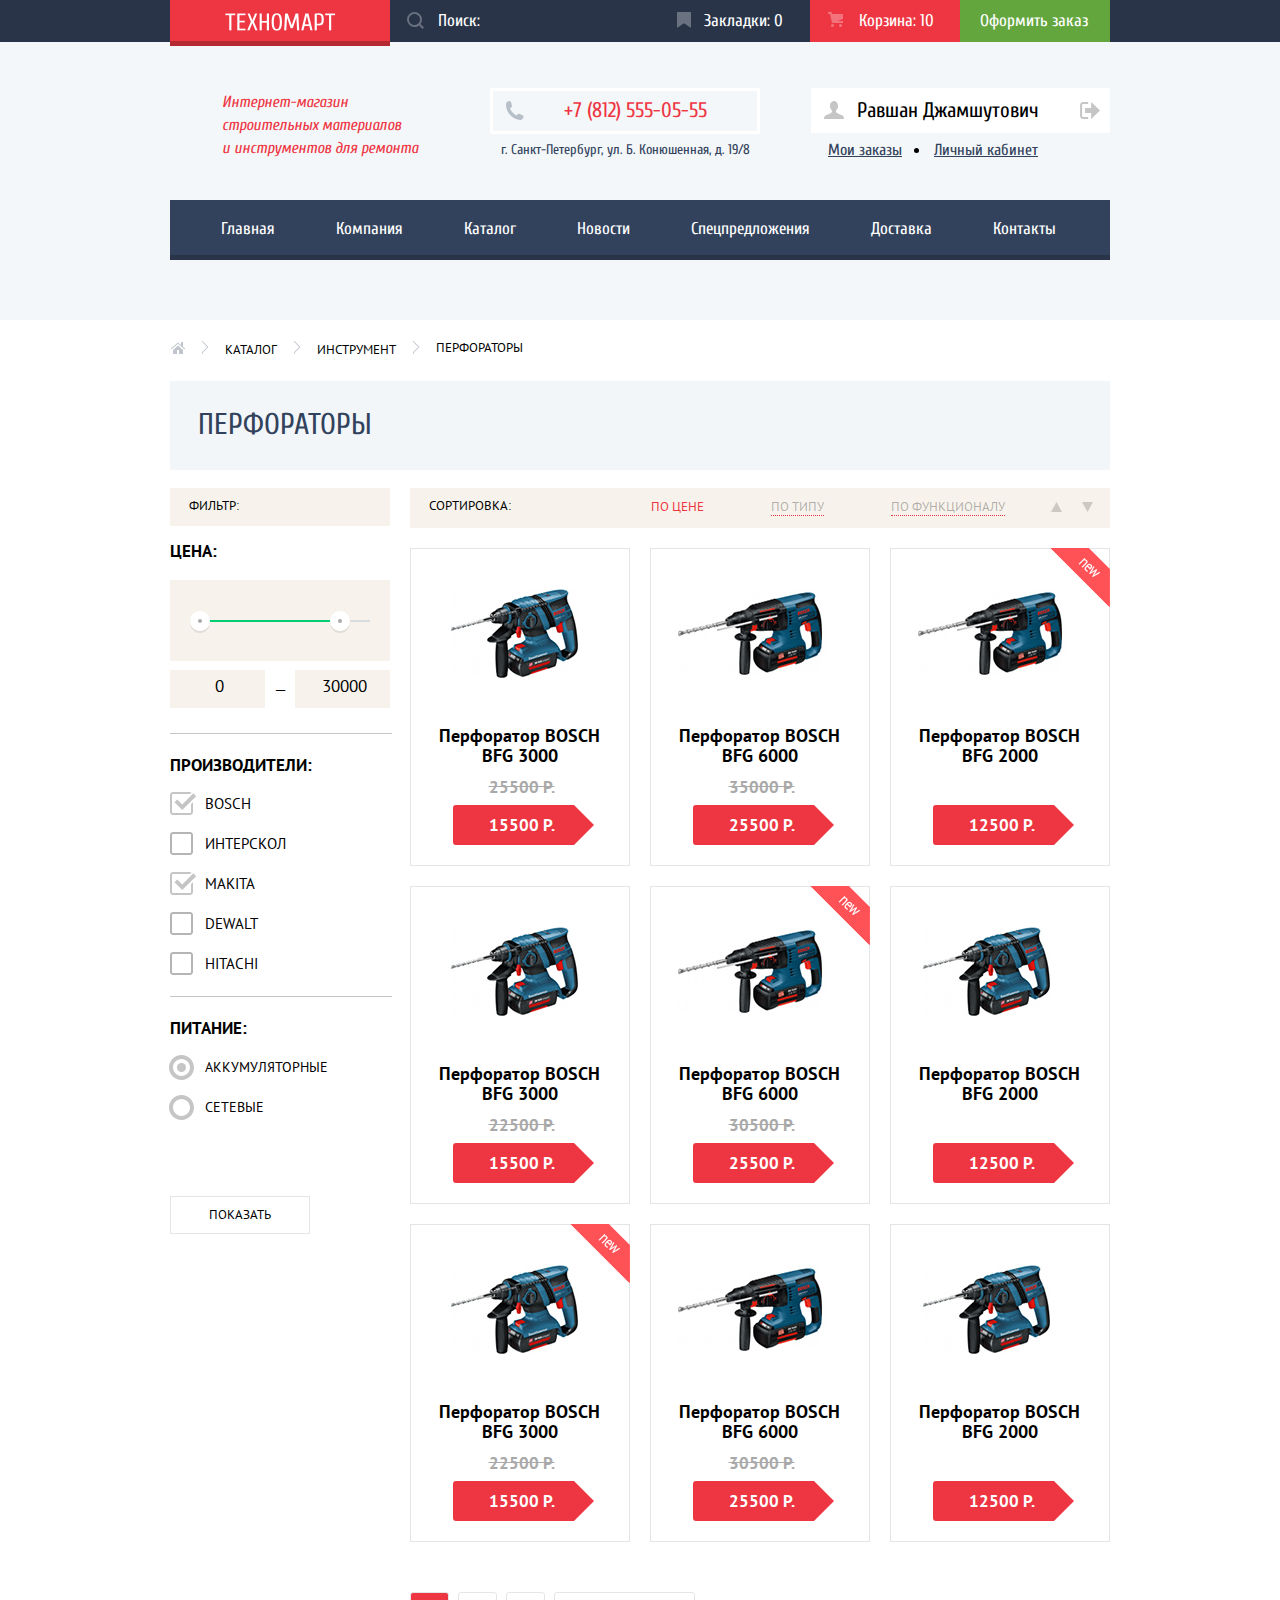
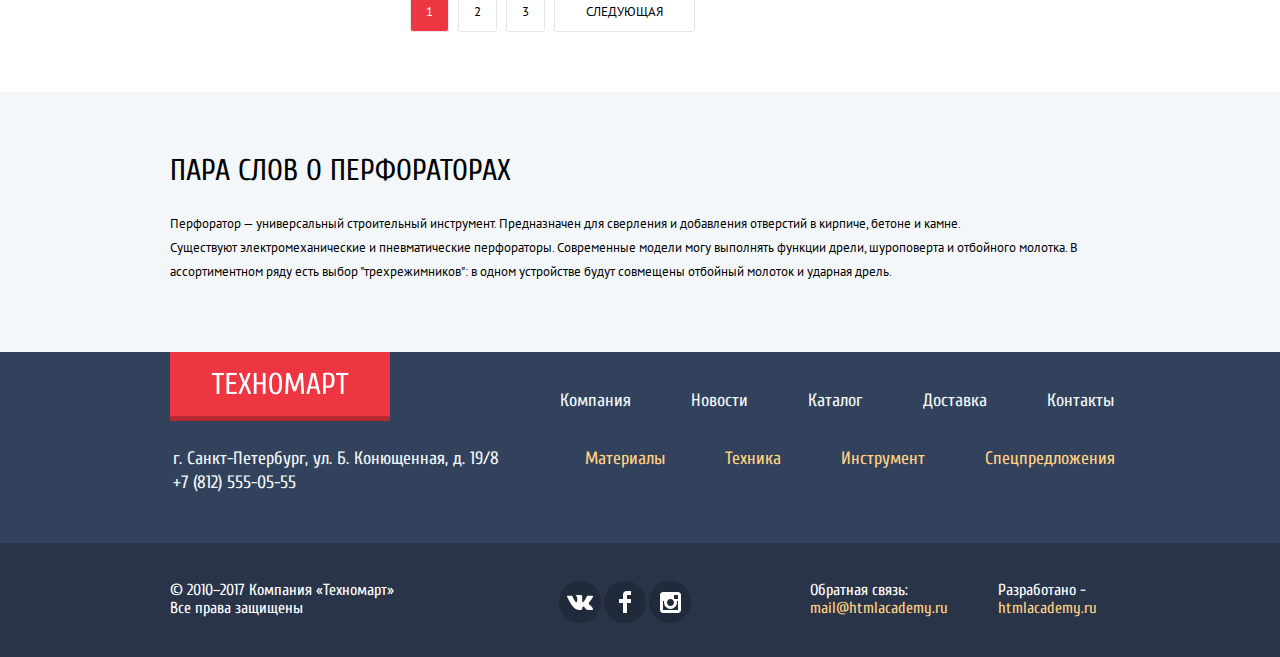
==== commit 0ae3a2a2: "Правки замечаний" ====
--- a/inner.html
+++ b/inner.html
@@ -4,9 +4,10 @@
 <head>
     <meta charset="utf-8">
     <title>HTML Academy: Техномарт</title>
-    <link href="https://fonts.googleapis.com/css?family=Cuprum:400,400i,700,700i|PT+Sans:400,400i,700,700i&amp;subset=cyrillic" rel="stylesheet">
-    <link href="css/normalize.css" rel="stylesheet">
-    <link href="css/style.css" rel="stylesheet">
+    <link href="https://fonts.googleapis.com/css?family=PT+Sans:400,400i,700,700i&amp;subset=cyrillic" rel="stylesheet">
+    <link href="https://fonts.googleapis.com/css?family=Cuprum:400,400i,700,700i&amp;subset=cyrillic" rel="stylesheet">
+    <link href="css/normalize.min.css" rel="stylesheet">
+    <link href="css/style.min.css" rel="stylesheet">
 </head>
 
 <body class="inner-page">
@@ -182,7 +183,7 @@
                         <ul class="catalog-list">
                             <li class="product">
                                 <div class="product-image">
-                                    <img src="img/snippet-18927-copy-3.jpg" width="127" height="112" alt="Перфоратор BOSCH BFG 3000">
+                                    <img src="img/snippet-189273.jpg" width="127" height="112" alt="Перфоратор BOSCH BFG 3000">
                                 </div>
                                 <div class="card-content">
                                     <div class="product-tittle">
@@ -237,7 +238,7 @@
                             </li>
                             <li class="product">
                                 <div class="product-image">
-                                    <img src="img/snippet-18927-copy-3.jpg" width="127" height="112" alt="Перфоратор BOSCH BFG 3000">
+                                    <img src="img/snippet-189273.jpg" width="127" height="112" alt="Перфоратор BOSCH BFG 3000">
                                 </div>
                                 <div class="card-content">
                                     <div class="product-tittle">
@@ -274,7 +275,7 @@
                             </li>
                             <li class="product">
                                 <div class="product-image">
-                                    <img src="img/snippet-18927-copy-2.jpg" width="127" height="112" alt="Перфоратор BOSCH BFG 2000">
+                                    <img src="img/snippet-189272.jpg" width="127" height="112" alt="Перфоратор BOSCH BFG 2000">
                                 </div>
                                 <div class="card-content">
                                     <div class="product-tittle">
@@ -291,7 +292,7 @@
                             <li class="product">
                                 <div class="flag flag-new"><span class="visually-hidden">Новинка</span></div>
                                 <div class="product-image">
-                                    <img src="img/snippet-18927-copy-3.jpg" width="127" height="112" alt="Перфоратор BOSCH BFG 3000">
+                                    <img src="img/snippet-189273.jpg" width="127" height="112" alt="Перфоратор BOSCH BFG 3000">
                                 </div>
                                 <div class="card-content">
                                     <div class="product-tittle">
@@ -327,7 +328,7 @@
                             </li>
                             <li class="product">
                                 <div class="product-image">
-                                    <img src="img/snippet-18927-copy-2.jpg" height="112" width="127" alt="Перфоратор BOSCH BFG 2000">
+                                    <img src="img/snippet-189272.jpg" height="112" width="127" alt="Перфоратор BOSCH BFG 2000">
                                 </div>
                                 <div class="card-content">
                                     <div class="product-tittle">
@@ -432,7 +433,7 @@
         </div>
         <button class="modal-close" type="button"><span class="visually-hidden">Закрыть</span></button>
     </section>
-    <script src="js/popap-script.js"></script>
+    <script src="js/popap.min.script.js"></script>
 </body>
 
 </html>--- a/css/style.min.css
+++ b/css/style.min.css
@@ -0,0 +1 @@
+body,html{min-width:960px}body{font-family:"PT Sans","Verdana",sans-serif;font-weight:400;margin:0;padding:0;text-transform:none;color:#000;background-color:#fff}a{text-decoration:none}img{width:100%;height:auto}.visually-hidden:not(:focus):not(:active),input[type=checkbox].visually-hidden,input[type=radio].visually-hidden{position:absolute;overflow:hidden;clip:rect(0 0 0 0);width:1px;height:1px;margin:-1px;padding:0;white-space:nowrap;border:0;-webkit-clip-path:inset(100%);clip-path:inset(100%)}*,::after,::before{-webkit-box-sizing:inherit;box-sizing:inherit}html{-webkit-box-sizing:border-box;box-sizing:border-box}.header-logo{position:absolute;top:0;left:10px;display:block;max-width:220px}.header-logo a{display:block;padding:13px 54px 12px 55px;background-color:#ee3643;-webkit-box-shadow:inset 0 -5px 0 0 rgba(0,0,0,.24);box-shadow:inset 0 -5px 0 0 rgba(0,0,0,.24)}.header-logo img{width:111px;height:18px}.inner-page .header-logo a:hover{background-color:#ca2c37}.inner-page .header-logo a:active{background-color:#ba2732}.main-header{display:-webkit-box;display:-ms-flexbox;display:flex;flex-direction:column;margin-bottom:59px;background-color:#f4f7f9;-webkit-box-orient:vertical;-webkit-box-direction:normal;-ms-flex-direction:column;-webkit-box-align:center;-ms-flex-align:center;align-items:center}.inner-page .main-header{margin-bottom:19px}.promo-button{font-family:"Cuprum","Verdana",sans-serif;font-size:14px;font-weight:400;font-style:normal;font-stretch:normal;line-height:18px;display:block;width:135px;margin-bottom:22px;margin-left:25px;padding-top:11px;padding-bottom:9px;text-align:center;letter-spacing:normal;text-transform:uppercase;color:#fff;border-radius:2px;background-color:rgba(0,0,0,.1)}.wrapping-index-2 .promo-button,wrapping-index-2 h3{margin-left:23px}.promo-button:focus,.promo-button:hover{background-color:rgba(0,0,0,.2)}.promo-button:active{background-color:rgba(0,0,0,.3)}.button-submit,.common-button{font-family:"Cuprum","Verdana",sans-serif;font-size:14px;font-weight:400;font-style:normal;font-stretch:normal;line-height:18px;display:block;padding:10px 40px;cursor:pointer;text-align:center;letter-spacing:normal;text-transform:uppercase;color:#fff;border:0;border-radius:3px;background-color:#ee3643}.contacts .common-button{padding-right:40px;padding-left:45px}.button-submit:focus,.button-submit:hover,.common-button:focus,.common-button:hover{background-color:#ca2c37}.button-submit:active,.common-button:active{background-color:#ba2732}.button-select{position:absolute;z-index:10;top:0;left:0;width:218px;height:164px;padding-top:43px;padding-bottom:37px;cursor:pointer;background-color:rgba(255,255,255,.9)}.product-button{font-family:"Cuprum","Verdana",sans-serif;font-size:14px;font-weight:400;line-height:18px;display:block;-webkit-box-sizing:border-box;box-sizing:border-box;width:135px;margin:0 auto 7px;text-transform:uppercase;border-radius:3px}.button-bookmark{padding:7px 0;color:#32425c;border:3px solid #63a63e;background-color:#fff}.button-buy{position:relative;padding-top:11px;padding-bottom:10px;color:#fff;background-color:#63a63e;-webkit-box-shadow:inset 0 -3px 0 #367315;box-shadow:inset 0 -3px 0 #367315}.basket::before,.bookmarks::before,.button-buy::after{position:absolute;content:"";opacity:.3;background-repeat:no-repeat;background-position:0 0}.button-buy::after{left:12px;width:16px;height:16px;background-image:url(../img/cart-icon.svg);top:11px}.button-buy:active::after,.button-buy:hover::after{opacity:1}.product .button-select{display:none}.product:hover .button-select{display:block}.product:hover{border:0;-webkit-box-shadow:0 10px 25px 0 rgba(41,52,73,.5);box-shadow:0 10px 25px 0 rgba(41,52,73,.5)}.button-buy:hover{background-color:#5fbb2d}.button-buy:active{border:0;background-color:#518534}.button-bookmark:active,.button-bookmark:hover{border:3px solid #32425c}.button-bookmark:active{opacity:.3}.control-wrapper{width:100%;margin-bottom:46px;background-color:#293449}.container{-webkit-box-sizing:content-box;box-sizing:content-box;width:940px;margin:0 auto;padding:0 10px}.control-wrapper .container,.shopping-control{display:-webkit-box;display:-ms-flexbox;display:flex}.control-wrapper .container{position:relative}.shopping-control{font-family:"Cuprum","Verdana",sans-serif;font-size:17px;font-weight:400;font-style:normal;font-stretch:normal;line-height:18px;width:720px;margin-left:220px;text-align:left;color:#fff;background-color:#293449;-ms-flex-wrap:wrap;flex-wrap:wrap;-webkit-box-pack:end;-ms-flex-pack:end;justify-content:flex-end}.search-form{width:270px}.search-form input[type=search],.shopping-control a{-webkit-box-sizing:border-box;box-sizing:border-box;color:#fff;outline:0}.search-form input[type=search]{font:inherit;padding:12px 3px 12px 48px;border:0;background-color:#293449;background-image:url(../img/icon-search.svg);background-repeat:no-repeat;background-position:17px 12px;width:100%}.shopping-control a{display:block;width:150px;padding-top:12px;padding-bottom:12px}.basket,.bookmarks{position:relative;padding-left:44px}.basket::before,.bookmarks::before{top:12px}.bookmarks::before{background-color:#293449;left:17px;width:15px;height:17px;background-image:url(../img/icon-bookmark.svg)}.basket{padding-left:49px}.inner-page .basket{background-color:#ee3643}.basket::before{left:18px;width:16px;height:16px;background-image:url(../img/cart-icon.svg)}.basket:focus::before,.basket:hover::before,.bookmarks:focus::before,.bookmarks:hover::before{opacity:1}.basket:active::before,.bookmarks:active::before{opacity:.5}.place-order{padding-left:20px;background-color:#63a63e}.basket:hover,.bookmarks:hover,.search-form input[type=search]:hover{background-color:#212a3a}input[type=search]:hover{background-image:url(../img/icon-search-focus.svg)}.basket:active,.bookmarks:active{color:rgba(255,255,255,.5);background-color:#161d29}.search-form input[type=search]:focus{color:#000;background-color:#fff;background-image:url(../img/icon-search-red.svg)}.place-order:focus,.place-order:hover{background-color:#5fbb2d}.place-order:active{color:rgba(255,255,255,.5);background-color:#518534}.info-wrapping{display:-webkit-box;display:-ms-flexbox;display:flex;margin-bottom:38px;-ms-flex-wrap:wrap;flex-wrap:wrap}.name-site{width:197px;margin-top:3px;margin-right:71px;margin-left:52px}.header-contacts .address,.header-contacts .phone,.name-site h1{font-family:"Cuprum","Verdana",sans-serif;font-weight:400;font-stretch:normal;letter-spacing:normal}.name-site h1{font-size:16px;line-height:23px;margin:0;text-align:left;color:#ee3643;font-style:italic}.header-contacts{display:-webkit-box;display:-ms-flexbox;display:flex;flex-direction:column;width:270px;margin-right:69px;-webkit-box-orient:vertical;-webkit-box-direction:normal;-ms-flex-direction:column}.inner-page .header-contacts{margin-right:51px}.header-contacts .address,.header-contacts .phone{font-style:normal}.header-contacts .phone{position:relative;-webkit-box-sizing:border-box;box-sizing:border-box;width:100%;margin-bottom:4px;padding-top:9px;padding-bottom:10px;padding-left:71px;border:solid 3px #fff;font-size:21px;line-height:21px;text-align:left;color:#ee3643}.header-contacts .phone::before,.login-link::before{position:absolute;top:10px;left:12px;width:20px;height:20px;content:"";background-image:url(../img/icon-phone.svg);background-repeat:no-repeat;background-position:0 0}.header-contacts .address{font-size:14px;line-height:24px;text-align:center;color:#32425c}.navigation-site,.user-sign-out{margin:0;padding:0;list-style:none}.user-control,.user-sign-in{padding:0;list-style:none}.user-control{margin:0}.user-sign-out{display:-webkit-box;display:-ms-flexbox;display:flex;width:281px;-ms-flex-wrap:wrap;flex-wrap:wrap;-webkit-box-align:start;-ms-flex-align:start;align-items:flex-start;-webkit-box-pack:justify;-ms-flex-pack:justify;justify-content:space-between}.login-link,.registration-link{-webkit-box-sizing:border-box;box-sizing:border-box;padding-top:12px;padding-bottom:13px}.login-link{position:relative;width:121px;padding-left:47px}.login-link::before{top:14px;left:14px;width:21px;height:18px;background-color:#fff;background-image:url(../img/icon-login.svg)}.registration-link{width:150px;padding-left:24px}.user-sign-in{position:relative;display:-webkit-box;display:-ms-flexbox;display:flex;width:299px;margin:0 0 7px;background-color:#fff;-ms-flex-wrap:wrap;flex-wrap:wrap;-webkit-box-pack:justify;-ms-flex-pack:justify;justify-content:space-between}.user-sign-in li:first-child{width:250px}.user-sign-in li:last-child{width:22px;margin-right:9px;-ms-flex-item-align:center;-ms-grid-row-align:center;align-self:center}.user-link{position:relative;padding-top:12px;padding-bottom:12px;padding-left:46px}.user-link::before{position:absolute;top:13px;left:13px;width:21px;height:19px;content:"";background-color:#fff;background-image:url(../img/icon-user.svg);background-repeat:no-repeat;background-position:0 0}.exit-link{width:21px;height:18px}.exit-link svg{fill:#c5c5c5}.exit-link:focus svg,.exit-link:hover svg{fill:#32425c}.exit-link:active svg{fill:#c5c5c5}.user-control{display:-webkit-box;display:-ms-flexbox;display:flex;width:299px;-ms-flex-wrap:wrap;flex-wrap:wrap}.user-control li:last-child{padding-left:3px;list-style:disc}.control-order{margin-right:29px;margin-left:17px}.user-sign-in a,.user-sign-out a{font-family:"Cuprum","Verdana",sans-serif;font-size:21px;font-weight:400;font-style:normal;font-stretch:normal;line-height:21px;display:block;text-align:left;letter-spacing:normal;color:#000;outline:0;background-color:#fff}.user-sign-out a:focus,.user-sign-out a:hover{color:#ee3643}.user-sign-out a:focus::before,.user-sign-out a:hover::before{background-image:url(../img/icon-login-blue.svg)}.user-sign-in a:focus::before,.user-sign-in a:hover::before{background-image:url(../img/icon-user-blue.svg)}.user-sign-in a:active,.user-sign-out a:active{color:rgba(0,0,0,.3)}.user-sign-out a:active::before{background-image:url(../img/icon-login.svg)}.user-sign-in a:active::before{background-image:url(../img/icon-user.svg)}.navigation-site{display:-webkit-box;display:-ms-flexbox;display:flex;width:940px;-ms-flex-pack:distribute;justify-content:space-around;-ms-flex-wrap:wrap;flex-wrap:wrap}.navigation-site li:first-child{margin-left:auto}.navigation-site li:last-child{margin-right:auto}.catalog-navigation a,.navigation-site a{font-family:"Cuprum","Verdana",sans-serif;font-size:17px;font-weight:400;font-style:normal;font-stretch:normal;line-height:17px;display:block;margin-right:0;padding:20px 32px 23px 29px;text-align:left;letter-spacing:normal;color:#fff}.navigation-site a:focus,.navigation-site a:hover{background-color:#293449}.navigation-site a:active{color:rgba(255,255,255,.5);background-color:#1d2739}.main-navigation{background-color:#32425c;-webkit-box-shadow:inset 0 -5px 0 #293449;box-shadow:inset 0 -5px 0 #293449}.inner-main .container,.main-navigation{margin-bottom:60px}.about-product .container{margin-bottom:0;background-color:#f4f7f9}.breadcrumbs{display:-webkit-box;display:-ms-flexbox;display:flex;margin:0 0 22px;padding:0;list-style:none;-ms-flex-wrap:wrap;flex-wrap:wrap;-webkit-box-pack:start;-ms-flex-pack:start;justify-content:flex-start}.breadcrumbs li{position:relative;margin-right:40px}.breadcrumbs li:last-child{margin-right:0}.breadcrumbs a,.breadcrumbs p{font-family:"PT Sans","Verdana",sans-serif;font-size:13px;font-weight:400;font-style:normal;font-stretch:normal;line-height:18px;text-align:left;letter-spacing:normal;text-transform:uppercase;color:#000}.breadcrumbs p{margin:0;padding:0}.breadcrumbs li::after{position:absolute;top:2px;right:-25px;width:9px;height:13px;content:"";background-color:#fff;background-image:url(../img/icon-right-small.svg)}.curent-breadcrumb:after{display:none}.wrapping-filter-list{display:-webkit-box;display:-ms-flexbox;display:flex;flex-direction:column;-webkit-box-sizing:border-box;box-sizing:border-box;width:220px;-webkit-box-pack:start;-ms-flex-pack:start;justify-content:flex-start;-webkit-box-orient:vertical;-webkit-box-direction:normal;-ms-flex-direction:column}.filter-index{width:220px;margin-bottom:10px;background-color:#f7f3ec}.sort-list{background-color:#f7f3ec;margin-bottom:20px}.catalog-index{background-color:#f2f6f8}.page-tittle{font-family:"Cuprum","Verdana",sans-serif;font-size:30px;font-weight:400;font-style:normal;font-stretch:normal;line-height:30px;margin:0 0 18px;padding:29px 0 30px 28px;text-align:left;letter-spacing:normal;text-transform:uppercase;color:#32425c}.catalog-wrapping{display:-webkit-box;display:-ms-flexbox;display:flex;-webkit-box-pack:justify;-ms-flex-pack:justify;justify-content:space-between}.catalog-columns{width:700px}.filters-list{width:222px}.filter,.sort-item,.sort-list{display:-webkit-box;display:-ms-flexbox;display:flex}.filter{flex-direction:column;-webkit-box-orient:vertical;-webkit-box-direction:normal;-ms-flex-direction:column}.sort-item,.sort-list{width:700px;-ms-flex-wrap:wrap;flex-wrap:wrap}.sort-item{width:354px;margin:0 46px 0 0;padding:8px 0 12px;list-style:none;-webkit-box-pack:justify;-ms-flex-pack:justify;justify-content:space-between}.filter-index h3,.sort-list h3{font-family:"PT Sans","Verdana",sans-serif;font-size:13px;font-weight:400;font-stretch:normal;line-height:18px;margin:0;padding:9px 0 11px 19px;text-align:left;letter-spacing:normal;text-transform:uppercase;color:#000}.sort-list h3{margin:0 140px 0 0}.filter fieldset{margin:0 0 16px;padding:0;border:0;border-bottom:1px solid #c5c5c5}.filter fieldset:last-of-type{margin-bottom:57px;border-bottom:0}.filter legend,.filter-brand label,.filter-power label{font-family:"PT Sans","Verdana",sans-serif;font-style:normal;font-stretch:normal}.filter legend,.filter ul{text-align:left;text-transform:uppercase}.filter legend{letter-spacing:normal;margin-bottom:14px;font-size:17px;font-weight:700;line-height:30px}.filter ul{margin:0 0 22px;padding:0;list-style:none;color:#000}.filter-brand label,.filter-power label{font-size:15px;font-weight:400;line-height:20px}.filter-power label{font-size:14px}.price-controls{display:-webkit-box;display:-ms-flexbox;display:flex;width:220px;margin:0 0 25px;padding:0;-webkit-box-pack:justify;-ms-flex-pack:justify;justify-content:space-between;-webkit-box-align:center;-ms-flex-align:center;align-items:center}.price-controls input{-webkit-box-sizing:border-box;box-sizing:border-box;width:95px;padding:7px 10px 11px 14px;text-align:center;border:0;outline:0;background-color:#f7f3ec}.filter-option{margin-bottom:20px;padding-left:35px}.filter-brand li:last-child{margin-bottom:0}.filter-option label{position:relative;display:block;cursor:pointer;-webkit-user-select:none;-moz-user-select:none;-ms-user-select:none;user-select:none}.range-wrapping{-webkit-box-sizing:border-box;box-sizing:border-box;width:220px;margin-bottom:9px;padding:40px 20px 39px;background-color:#f7f3ec}.range-controls{position:relative}.range-controls .scale{width:180px;height:2px;background-color:#d7dcde}.range-controls .bar{width:80%;height:2px;background-color:#00cc73}.range-toggle{position:absolute;top:-9px;width:22px;height:22px;cursor:pointer;background-image:url(../img/filter-button.svg);background-repeat:no-repeat;background-position:0 0}.range-toggle-min{left:0}.range-toggle-max{left:78%}.filter-input-checkbox+label::before{position:absolute;top:-2px;left:-35px;width:23px;height:23px;content:"";background-image:url(../img/checkbox-off.svg);background-repeat:no-repeat;background-position:0 0}.filter-input-checkbox:focus+label::before,.filter-input-checkbox:hover+label::before{background-image:url(../img/checkbox-off-focus.svg)}.filter-input-checkbox:checked+label::before{position:absolute;top:-2px;left:-35px;width:27px;height:23px;content:"";background-image:url(../img/checkbox-on.svg)}.filter-input-checkbox:checked::focus+label::before,.filter-input-checkbox:checked::hover+label::before{background-image:url(../img/checkbox-on-focus.svg)}.filter-input-checkbox:disabled+label,.filter-input-radio:disabled+label{color:rgba(0,0,0,.4)}.filter-input-checkbox:disabled+label::before{background-image:url(../img/checkbox-off-dis.svg)}.filter-input-radio+label::before{position:absolute;top:-2px;left:-36px;width:25px;height:25px;content:"";background-image:url(../img/radio-off.svg);background-repeat:no-repeat;background-position:0 0}.filter-input-radio:checked+label::before{background-image:url(../img/radio-on.svg)}.filter-input-radio:disabled+label::before{background-image:url(../img/radio-off-dis.svg)}.filter-input-radio:focus+label::before,.filter-input-radio:hover+label::before{background-image:url(../img/radio-off-focus.svg)}.filter-input-radio:checked:focus+label::before,.filter-input-radio:checked:hover+label::before{background-image:url(../img/radio-on-focus.svg)}.filter-button,.max-price,.min-price,.sort-item a{font-family:"PT Sans","Verdana",sans-serif;font-weight:400;font-style:normal;font-stretch:normal;line-height:18px;letter-spacing:normal}.max-price,.min-price{width:95px;text-align:center;color:#000;border:0;background-color:#f7f3ec;font-size:17px}.filter-button,.sort-item a{font-size:13px;text-transform:uppercase}.filter-button{width:140px;padding-top:9px;padding-bottom:9px;cursor:pointer;color:#000;border:solid 1px #e5e5e5;outline:0;background-color:#fff;text-align:center}.sort-item a{text-align:left;color:rgba(0,0,0,.3);border-bottom:1px dotted #ed3541}.sort-item a:focus,.sort-item a:hover{color:#000;border-bottom:1px solid #ed3541}.current-sort a,.current-sort a:hover{color:#ee3643;border:0}.sort-button{margin-right:20px;padding-top:9px;padding-bottom:9px}.sort-button:last-of-type{margin-right:0}.sort-button svg{fill:#231f20;fill-opacity:.2}.sort-button:hover svg{fill-opacity:1}.sort-button:focus svg{fill:#ee3643;fill-opacity:1}.pagination-list{display:-webkit-box;display:-ms-flexbox;display:flex;width:285px;margin:0;padding:0;list-style:none;-ms-flex-wrap:wrap;flex-wrap:wrap}.pagination-item{margin-right:9px}.pagination-item:last-of-type{margin-right:0;-webkit-box-flex:1;-ms-flex-positive:1;flex-grow:1}.pagination-item a{font-family:"PT Sans","Verdana",sans-serif;font-size:13px;font-weight:400;font-style:normal;font-stretch:normal;line-height:18px;display:block;padding:10px 15px;text-align:center;text-transform:uppercase;color:#000;border:solid 1px #e5e5e5;border-radius:3px;background-color:#fff}.pagination-item a:focus,.pagination-item a:hover{border:solid 1px #bdc6ca}.pagination-item a:active{border:solid 1px #ee3643}.pagination-item-curent a{color:#fff;background-color:#ee3643}.about-product{width:100%;background-color:#f4f7f9}.about-product h2{font-family:"Cuprum","Verdana",sans-serif;font-size:30px;line-height:30px;margin:0;padding:64px 0 26px;text-transform:uppercase;color:#000}.about-product h2,.about-product p,.user-control a{font-weight:400;font-style:normal;font-stretch:normal;text-align:left;letter-spacing:normal}.about-product p{margin:0;padding:0 0 68px;font-family:"PT Sans","Verdana",sans-serif;font-size:13px;line-height:24px;color:#000}.user-control a{font-family:"Cuprum","Verdana",sans-serif;font-size:16px;line-height:18px;text-decoration:underline;color:#32425c}.user-control a:focus,.user-control a:hover{color:#ee3643}.user-control a:active{opacity:.3;color:#32425c}.promo-section{margin-bottom:52px}.promo-item h3{font-family:"Cuprum","Verdana",sans-serif;font-size:24px;font-weight:700;font-style:normal;font-stretch:normal;line-height:30px;margin:21px 0 12px 22px;text-align:left;letter-spacing:normal;color:#fff}.promo-list{margin:0;padding:0;list-style:none}.wrapping-index-0,.wrapping-index-1,.wrapping-index-2{display:-webkit-box;display:-ms-flexbox;display:flex}.wrapping-index-0>li:first-child{width:620px;margin-right:20px}.wrapping-index-1{flex-direction:row;width:620px;-webkit-box-orient:horizontal;-webkit-box-direction:normal;-ms-flex-direction:row;-ms-flex-wrap:wrap;flex-wrap:wrap}.wrapping-index-2{flex-direction:column;-webkit-box-orient:vertical;-webkit-box-direction:normal;-ms-flex-direction:column}.promo-item{position:relative;width:300px;height:123px;margin-bottom:20px}.wrapping-index-1>li:nth-child(1){margin-right:20px;background-color:#ffbf47;background-image:url(../img/icon-1.svg);background-repeat:no-repeat;background-position:213px 31px;background-size:44px 65px}.wrapping-index-1>li:nth-child(2){margin-right:0;background-color:#3bbce3;background-image:url(../img/icon-2.svg);background-repeat:no-repeat;background-position:197px 33px;background-size:75px 61px}.wrapping-index-2>li:nth-child(1){background-color:#dc91d8;background-image:url(../img/icon-3.svg);background-repeat:no-repeat;background-position:191px 31px;background-size:78px 62px}.wrapping-index-2>li:nth-child(2){background-color:#8ed78f;background-image:url(../img/icon-4.svg);background-repeat:no-repeat;background-position:196px 26px;background-size:59px 72px}.wrapping-index-2>li:nth-child(3){margin-bottom:0;background-color:#ffc047;background-image:url(../img/icon-5.svg);background-repeat:no-repeat;background-position:191px 32px;background-size:78px 63px}.slider{position:relative}.slider-promo{margin:0;padding:0;list-style:none}.slider-item{-webkit-box-sizing:border-box;box-sizing:border-box;width:620px;height:266px;background-color:#293449}.slider-sign{margin:0;padding:24px 0 0 24px;text-align:left;color:#fff}.slider-sign h3,.slider-sign p{font-style:normal;font-stretch:normal;padding:0;text-align:left;letter-spacing:normal}.slider-sign h3{text-transform:uppercase;font-family:"Cuprum","Verdana",sans-serif;font-size:36px;font-weight:700;line-height:36px;margin:0 0 2px}.slider-sign p{font-family:"PT Sans","Verdana",sans-serif;font-size:18px;font-weight:400;line-height:24px;margin:0}.slider-promo li:nth-of-type(1),.slider-promo li:nth-of-type(2){background-color:#565656;background-image:url(../img/promo_slaider2.jpg);background-repeat:no-repeat;background-position:0 0;background-size:620px 266px}.slider-promo li:nth-of-type(2){display:none;background-image:url(../img/promo_slaider1.jpg)}.popular-items{margin-bottom:19px}.slider .common-button{position:absolute;top:206px;left:25px;padding-right:47px;padding-left:49px}.button-back,.button-next{position:absolute;margin:0;padding:0;cursor:pointer;border-style:none;outline:0}.button-back-arrow,.button-next-arrow{width:23px;height:40px;top:115px;background-color:transparent;background-repeat:no-repeat;background-position:0 0}.button-back-arrow{left:24px;background-image:url(../img/icon-left.svg)}.button-next-arrow{right:20px;background-image:url(../img/icon-right.svg)}.button-back-radio,.button-next-radio{width:10px;height:10px;border-radius:50%;background-color:#fff}.button-back-radio{top:220px;left:295px}.button-next-radio{top:220px;left:315px}.button-back-radio::before,.button-next-radio::before{position:absolute;top:2px;left:2px;display:none;width:6px;height:6px;content:"";border-radius:50%;background-color:red}.curent-radio::before{display:block}.popular-index{width:940px;margin-bottom:20px;background-color:#f9f5f0;-ms-flex-wrap:wrap;flex-wrap:wrap;-webkit-box-pack:justify;-ms-flex-pack:justify;justify-content:space-between;-webkit-box-align:center;-ms-flex-align:center;align-items:center}.catalog,.catalog-list,.popular-index,.popular-items-list{display:-webkit-box;display:-ms-flexbox;display:flex}.catalog{flex-direction:column;width:700px;-webkit-box-orient:vertical;-webkit-box-direction:normal;-ms-flex-direction:column}.popular-index .common-button{-webkit-box-sizing:border-box;box-sizing:border-box;width:253px;margin-right:24px}.popular-index h2{font-family:"Cuprum","Verdana",sans-serif;font-size:30px;font-weight:400;font-style:normal;font-stretch:normal;line-height:1;margin-top:31px;margin-bottom:30px;text-align:left;letter-spacing:normal;text-transform:uppercase;color:#32425c}.index-product h2{margin-left:28px}.index-producers h2{margin-left:24px}.catalog-list,.popular-items-list{margin:0;padding:0;list-style:none;-ms-flex-wrap:wrap;flex-wrap:wrap}.catalog-list{margin:0 0 30px}.catalog-list .product,.popular-items-list .product{font-family:"PT Sans","Verdana",sans-serif;font-weight:700;position:relative;display:-webkit-box;display:-ms-flexbox;display:flex;flex-direction:column;-webkit-box-sizing:border-box;box-sizing:border-box;width:220px;height:318px;margin-right:20px;text-align:center;border:solid 1px #e5e5e5;background-color:#fff;-webkit-box-orient:vertical;-webkit-box-direction:normal;-ms-flex-direction:column;-webkit-box-align:center;-ms-flex-align:center;align-items:center}.catalog-list .product{margin-bottom:20px}.catalog-list .product:nth-child(3n),.popular-items-list .product:nth-child(4n){margin-right:0}.catalog-list li:hover,.popular-items-list product:hover,.popular-producers-card li:hover{-webkit-box-shadow:0 10px 25px 0 rgba(41,52,73,.5);box-shadow:0 10px 25px 0 rgba(41,52,73,.5)}.card-content{display:-webkit-box;display:-ms-flexbox;display:flex;flex-direction:column;width:100%;margin-top:auto;padding-right:16px;padding-bottom:20px;padding-left:15px;-webkit-box-orient:vertical;-webkit-box-direction:normal;-ms-flex-direction:column;-webkit-box-pack:end;-ms-flex-pack:end;justify-content:flex-end}.product-tittle{margin-bottom:12px}.product h3,.product-price{font-family:"PT Sans","Verdana",sans-serif;font-weight:700;font-style:normal;font-stretch:normal;text-align:center;letter-spacing:normal}.product h3{min-height:40px;margin:0;padding:0;color:#000;font-size:18px;line-height:20px}.product-price{font-size:17px;line-height:18px}.price-old{min-height:20px;margin-bottom:7px;margin-left:4px;text-decoration:line-through;color:#a9a9a9}.price-new{position:relative;-webkit-box-sizing:border-box;box-sizing:border-box;width:137px;margin-left:27px;padding-top:11px;padding-bottom:11px;color:#fff;border-radius:3px;background-color:#ee3643}.price-new::after{position:absolute;top:0;right:-24px;width:0;height:0;content:"";border:20px solid #fff;border-left-color:#ee3643}.product .flag,.promo-item .flag{position:absolute;z-index:20;overflow:hidden;width:60px;height:60px}.promo-item .flag{top:0;right:0}.product .flag{top:-1px;right:-1px}.product .flag-new,.promo-item .flag-new{background-image:url(../img/new-flag.png);background-repeat:no-repeat;background-position:0 0}.product-image{width:218;height:150}.popular-producers{margin-bottom:65px}.popular-producers .popular-producers-card{display:-webkit-box;display:-ms-flexbox;display:flex;margin:0;padding:0;list-style:none;-webkit-box-pack:justify;-ms-flex-pack:justify;justify-content:space-between;-ms-flex-wrap:wrap;flex-wrap:wrap}.producers{display:-webkit-box;display:-ms-flexbox;display:flex;-webkit-box-sizing:border-box;box-sizing:border-box;width:220px;height:145px;margin-right:20px;margin-bottom:20px;border:solid 1px #e5e5e5;background-color:#fff;-webkit-box-pack:center;-ms-flex-pack:center;justify-content:center;-webkit-box-align:center;-ms-flex-align:center;align-items:center}.producers:nth-child(4n){margin-right:0}.popular-producers-card li:active{opacity:.3;-webkit-box-shadow:0 4px 10px 0 rgba(41,52,73,.5);box-shadow:0 4px 10px 0 rgba(41,52,73,.5)}.service{width:100%;margin-bottom:80px}.service,.service .container{background-color:#f5f8fa}.service-wrapper{width:417px;margin-bottom:28px;padding-top:64px}.information h2,.service h2{font-family:"Cuprum","Verdana",sans-serif;font-size:30px;font-weight:400;line-height:30px;margin:0;text-align:left;text-transform:uppercase;color:#000}.about-us h2,.contacts h2,.service-wrapper h2{margin-bottom:25px}.information p,.service p{font-family:"PT Sans","Verdana",sans-serif;font-size:13px;font-weight:400;font-style:normal;font-stretch:normal;line-height:24px;padding:0;text-align:left;letter-spacing:normal;color:#000}.information p{margin:0}.service p{margin:0 0 28px}.service .slider-list,.slider-service{display:-webkit-box;display:-ms-flexbox;display:flex}.service .slider-list{flex-direction:column;width:700px;margin:0;padding:0;list-style:none;-webkit-box-orient:vertical;-webkit-box-direction:normal;-ms-flex-direction:column}.slider-list li{padding-bottom:100px;padding-left:80px}.slider-list h3,.slider-service .button-service{font-family:"Cuprum","Verdana",sans-serif;text-align:left}.slider-list h3{font-style:normal;font-stretch:normal;margin:40px 0 25px;text-transform:uppercase;font-size:36px;font-weight:400;line-height:36px;color:#32425c}.slider-service .button-service{font-size:21px;font-weight:700;line-height:30px;margin-bottom:0;padding-top:13px;padding-bottom:17px;padding-left:22px;color:#fff;border:0;outline:0;background-color:#32425c;-webkit-box-shadow:0 1px 0 #293449 ,inset 0 1px 0 #405069;box-shadow:0 1px 0 #293449 ,inset 0 1px 0 #405069}.slider-service .button-service:hover{background-color:#293449}.slider-service .active-button,.slider-service .active-button:hover{color:#32425c;background-color:#fff;-webkit-box-shadow:0 1px 0 #fff ,inset 0 1px 0 #fff;box-shadow:0 1px 0 #fff ,inset 0 1px 0 #fff}.slider-list li:nth-child(1){padding-right:343px;background-color:#f5f8fa;background-image:url(../img/service_slider3.png);background-repeat:no-repeat;background-position:231px 65px;background-size:468px 261px}.slider-list li:nth-child(2),.slider-list li:nth-child(3){display:none;padding-right:220px;background-color:#f5f8fa;background-image:url(../img/service_slider2.png);background-repeat:no-repeat;background-position:310px 0;background-size:389px 283px}.slider-list li:nth-child(3){padding-right:320px;background-image:url(../img/service_slider1.png);background-position:228px 0;background-size:465px 285px}.slider-button{position:relative;display:-webkit-box;display:-ms-flexbox;display:flex;flex-direction:column;width:240px;padding-top:43px;-webkit-box-orient:vertical;-webkit-box-direction:normal;-ms-flex-direction:column}.slider-button::after{position:absolute;top:0;right:0;width:10px;height:279px;content:"";background-image:url(../img/layer-118.png);background-repeat:no-repeat;background-position:0 0;background-size:10px 279px}.information{width:100%;background-color:#fff}.about-us,.contacts,.information .container{display:-webkit-box;display:-ms-flexbox;display:flex}.information .container{-webkit-box-pack:justify;-ms-flex-pack:justify;justify-content:space-between}.about-us,.contacts{flex-direction:column;width:531px;-webkit-box-orient:vertical;-webkit-box-direction:normal;-ms-flex-direction:column}.about-us p{margin-bottom:25px}.about-us p+p{margin-bottom:0}.contacts{width:301px}.contacts p{margin-bottom:32px;padding-right:115px}.contacts .map{margin-bottom:36px}.map .button-map{width:100%}.map img{width:300px;height:158px}.about-us .common-button{-ms-flex-item-align:start;align-self:flex-start}.about-us ul{margin:21px 0 16px;padding:0;list-style:none}.about-us li{font-family:"Cuprum","Verdana",sans-serif;font-size:18px;font-weight:400;font-style:normal;font-stretch:normal;line-height:20px;position:relative;margin-bottom:20px;padding-left:36px}.about-us li::before,.footer-logo{position:absolute;background-color:#ee3643}.about-us li::before{width:25px;height:2px;content:"";top:9px;left:0}.footer-logo{top:0;left:10px;display:block;max-width:220px;-webkit-box-shadow:inset 0 -5px 0 0 rgba(0,0,0,.24);box-shadow:inset 0 -5px 0 0 rgba(0,0,0,.24)}.footer-up .container{position:relative;padding-top:37px;padding-bottom:48px;background-color:#32425c;-webkit-box-pack:justify;-ms-flex-pack:justify;justify-content:space-between}.footer-logo img{width:138px;height:23px;padding:20px 41px 19px}.footer-contacts{-webkit-box-sizing:border-box;box-sizing:border-box;width:330px;margin:auto 0 0;padding-top:58px;padding-left:3px}.footer-contacts p,.footer-down .footer-copyright p{margin:0;padding:0}.site-nav{display:-webkit-box;display:-ms-flexbox;display:flex;width:550px}.catalog-nav li,.site-nav li{margin-right:60px}.catalog-nav li:last-child,.site-nav li:last-child{margin-right:0}.footer-down .container,.footer-up .container{display:-webkit-box;display:-ms-flexbox;display:flex;-ms-flex-wrap:wrap;flex-wrap:wrap}.footer-down .container{padding-top:38px;padding-bottom:34px;background-color:#293449}.footer-up{font-family:"Cuprum","Verdana",sans-serif;font-size:18px;line-height:24px;width:100%;margin-top:86px;text-align:left;color:#f1f5f7;background-color:#32425c}.inner-page .footer-up{margin-top:0}.footer-navigation{width:550px}.site-nav{padding:0}.catalog-nav,.site-nav{margin:0;list-style:none}.site-nav a{color:#f1f5f7;outline:0}.catalog-nav a{color:#ffd180;outline:0}.catalog-nav a:focus,.catalog-nav a:hover,.site-nav a:focus,.site-nav a:hover{text-decoration:underline}.catalog-nav a:active,.site-nav a:active{text-decoration:none;opacity:.5}.catalog-nav{display:-webkit-box;display:-ms-flexbox;display:flex;width:530px;padding:34px 0 0 25px}.footer-down{font-family:"Cuprum","Verdana",sans-serif;font-size:16px;font-weight:400;line-height:18px;width:100%;text-align:left;color:#fff;background-color:#293449}.footer-down .footer-copyright{width:227px;margin:0 162px 0 0}.footer-social{width:132px;margin:0 119px 0 0}.footer-social ul,.social-button{display:-webkit-box;display:-ms-flexbox;display:flex}.footer-social ul{margin:0;padding:0;list-style:none;-ms-flex-wrap:wrap;flex-wrap:wrap;width:132px;-webkit-box-pack:justify;-ms-flex-pack:justify;justify-content:space-between}.social-button{width:42px;height:42px;border-radius:50%;background-color:#212a3a;-webkit-box-align:center;-ms-flex-align:center;align-items:center;-webkit-box-pack:center;-ms-flex-pack:center;justify-content:center}.social-button:active,.social-button:focus,.social-button:hover{background-color:#ee3643}.feedback{width:135px;margin:0 53px 0 0}.author{width:96px;margin:0}.author a,.feedback a{text-decoration:none;color:#ffd180;outline:0}.author a:hover,.feedback a:hover{text-decoration:underline}.author a:active,.feedback a:active{text-decoration:none;color:#ee3643}.modal{position:fixed;z-index:30;display:none;color:#000;background-color:#fff}.modal-show{display:block}.form-container{display:-webkit-box;display:-ms-flexbox;display:flex;flex-direction:column;width:460px;margin:55px auto 0;-webkit-box-orient:vertical;-webkit-box-direction:normal;-ms-flex-direction:column;-ms-flex-wrap:wrap;flex-wrap:wrap}.button-container{width:460px;margin:0 auto;padding:37px 0}.modal-writeus .button-submit{width:100%;margin-bottom:37px}.modal-writeus{bottom:201px;left:50%;width:620px;transform:translateX(-50%);background-image:-webkit-gradient(linear,left top,left bottom,color-stop(0,#fff),color-stop(74%,#fff),color-stop(74%,#f4f4f4),to(#f4f4f4));background-image:-webkit-linear-gradient(#fff 0,#fff 74%,#f4f4f4 74%,#f4f4f4 100%);background-image:-o-linear-gradient(#fff 0,#fff 74%,#f4f4f4 74%,#f4f4f4 100%);background-image:linear-gradient(#fff 0,#fff 74%,#f4f4f4 74%,#f4f4f4 100%);-webkit-box-shadow:0 20px 40px 0 rgba(0,0,0,.75),inset 0 7px 0 #ee3643;box-shadow:0 20px 40px 0 rgba(0,0,0,.75),inset 0 7px 0 #ee3643}.button-area{display:-webkit-box;display:-ms-flexbox;display:flex;margin:0 auto;padding:37px 80px;background-color:#f4f4f4;-webkit-box-pack:justify;-ms-flex-pack:justify;justify-content:space-between}.button-area .button,.button-area .return-button{-webkit-box-sizing:border-box;box-sizing:border-box;width:220px}.modal-close{position:absolute;top:12px;right:7px;width:22px;height:22px;cursor:pointer;border:0;outline:0;background-color:transparent;background-image:url(../img/form-2.svg);background-repeat:no-repeat;background-position:0 0}.feedback-form{display:-webkit-box;display:-ms-flexbox;display:flex;-webkit-box-pack:justify;-ms-flex-pack:justify;justify-content:space-between;-ms-flex-wrap:wrap;flex-wrap:wrap}.feedback-item-input{width:220px;margin:0 0 20px}.feedback-item-textarea{width:460px;margin:0 0 74px}.modal-writeus label{font-family:"Cuprum","Verdana",sans-serif;font-size:18px;line-height:18px;display:block;margin-bottom:10px;text-align:left;color:#000}.modal-writeus input,.modal-writeus textarea{font-family:"PT Sans","Verdana",sans-serif;font-size:13px;line-height:18px;-webkit-box-sizing:border-box;box-sizing:border-box;padding:10px 16px 11px;text-align:left;color:#a9a9a9;border:solid 2px #d7dcde;border-radius:2px;outline:0;background-color:#fff}.modal-writeus input{width:220px}.modal-writeus textarea{width:460px}.modal-writeus input:hover,.modal-writeus textarea:hover{border:solid 2px #b5b5b5}.modal-writeus input:focus,.modal-writeus textarea:focus{border:solid 2px #ee3643}.modal-map{bottom:50%;left:50%;width:940px;height:446px;margin-bottom:-223px;margin-left:-470px;background-color:#565656;-webkit-box-shadow:0 0 15px 1px rgba(47,42,43,.5);box-shadow:0 0 15px 1px rgba(47,42,43,.5)}.modal-putitem{top:50%;left:50%;width:620px;-webkit-transform:translateX(-50%);-ms-transform:translateX(-50%);transform:translateX(-50%);-webkit-box-shadow:0 20px 40px 0 rgba(0,0,0,.75),inset 0 7px 0 #ee3643;box-shadow:0 20px 40px 0 rgba(0,0,0,.75),inset 0 7px 0 #ee3643}.paragraph-wrapping{margin-top:73px;margin-bottom:67px;background-color:#fff}.modal-putitem p{font-family:"Cuprum","Verdana",sans-serif;font-size:30px;line-height:30px;position:relative;display:block;width:530px;padding-left:179px;text-align:center;color:#000}.modal-putitem p::before{position:absolute;top:-17px;left:80px;width:67px;height:67px;content:"";background-color:#fff;background-image:url(../img/form-1.svg);background-repeat:no-repeat;background-position:0 0}.return-button{font-size:14px;line-height:18px;cursor:pointer;text-align:center;text-transform:uppercase;color:#000;border:solid 1px #e5e5e5;background-color:#fff}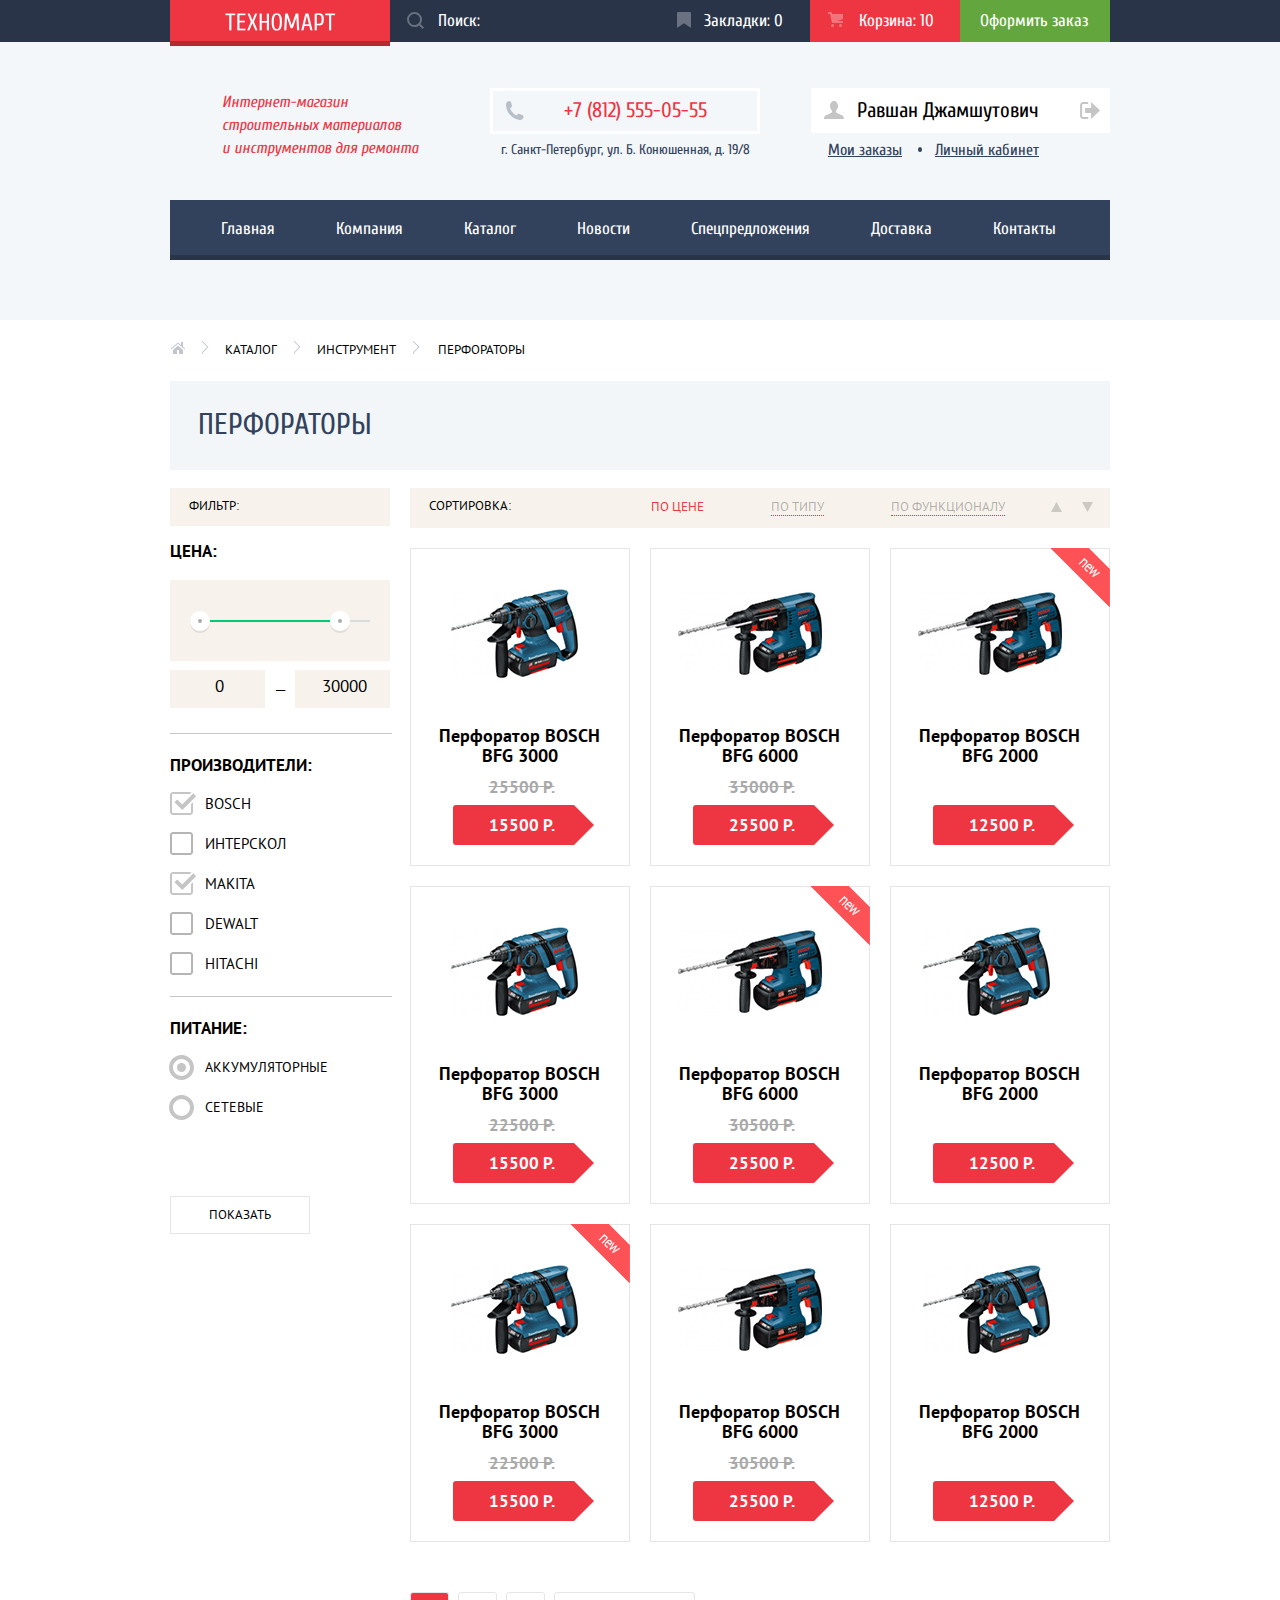
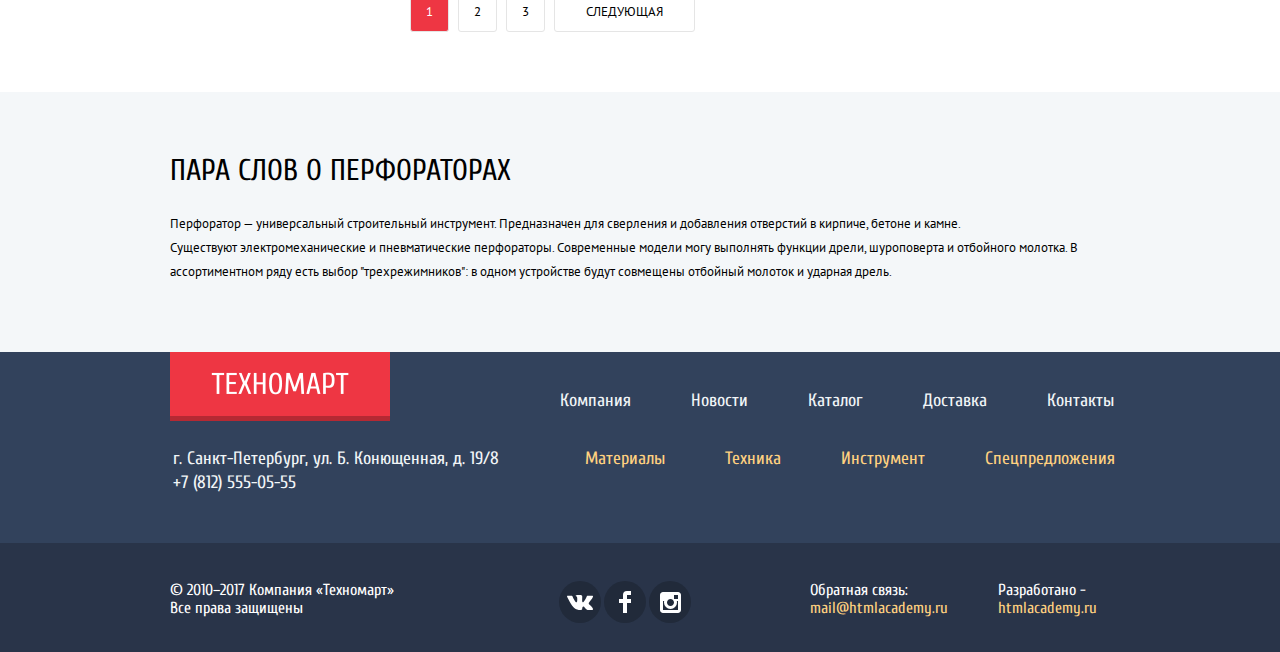
==== commit 6dc5fb22: "Мелкие правки" ====
--- a/inner.html
+++ b/inner.html
@@ -15,6 +15,7 @@
         <div class="control-wrapper">
             <div class="container">
                 <div class="header-logo">
+                     <h1 class="visually-hidden">Магазин инструментов "Техномарт"</h1>
                     <a href="index.html">
                         <img src="img/logo-main.png" width="111" height="18" alt="Логотип магазина Техномарт">
                     </a>
@@ -33,7 +34,7 @@
 
         <div class="info-wrapping container">
             <div class="name-site">
-                <h1>Интернет-магазин строительных материалов <br> и инструментов для ремонта</h1>
+                <p>Интернет-магазин строительных материалов <br> и инструментов для ремонта</p>
             </div>
             <div class="header-contacts">
                 <span class="phone">+7 (812) 555-05-55</span>
@@ -82,7 +83,7 @@
                 <li><a href="#">Каталог</a></li>
                 <li><a href="#">Инструмент</a></li>
                 <li class="curent-breadcrumb">
-                    <p>Перфораторы</p>
+                    <a>Перфораторы</a>
                 </li>
             </ul>
             <div class="catalog-index">
--- a/css/style.min.css
+++ b/css/style.min.css
@@ -1 +1 @@
-body,html{min-width:960px}body{font-family:"PT Sans","Verdana",sans-serif;font-weight:400;margin:0;padding:0;text-transform:none;color:#000;background-color:#fff}a{text-decoration:none}img{width:100%;height:auto}.visually-hidden:not(:focus):not(:active),input[type=checkbox].visually-hidden,input[type=radio].visually-hidden{position:absolute;overflow:hidden;clip:rect(0 0 0 0);width:1px;height:1px;margin:-1px;padding:0;white-space:nowrap;border:0;-webkit-clip-path:inset(100%);clip-path:inset(100%)}*,::after,::before{-webkit-box-sizing:inherit;box-sizing:inherit}html{-webkit-box-sizing:border-box;box-sizing:border-box}.header-logo{position:absolute;top:0;left:10px;display:block;max-width:220px}.header-logo a{display:block;padding:13px 54px 12px 55px;background-color:#ee3643;-webkit-box-shadow:inset 0 -5px 0 0 rgba(0,0,0,.24);box-shadow:inset 0 -5px 0 0 rgba(0,0,0,.24)}.header-logo img{width:111px;height:18px}.inner-page .header-logo a:hover{background-color:#ca2c37}.inner-page .header-logo a:active{background-color:#ba2732}.main-header{display:-webkit-box;display:-ms-flexbox;display:flex;flex-direction:column;margin-bottom:59px;background-color:#f4f7f9;-webkit-box-orient:vertical;-webkit-box-direction:normal;-ms-flex-direction:column;-webkit-box-align:center;-ms-flex-align:center;align-items:center}.inner-page .main-header{margin-bottom:19px}.promo-button{font-family:"Cuprum","Verdana",sans-serif;font-size:14px;font-weight:400;font-style:normal;font-stretch:normal;line-height:18px;display:block;width:135px;margin-bottom:22px;margin-left:25px;padding-top:11px;padding-bottom:9px;text-align:center;letter-spacing:normal;text-transform:uppercase;color:#fff;border-radius:2px;background-color:rgba(0,0,0,.1)}.wrapping-index-2 .promo-button,wrapping-index-2 h3{margin-left:23px}.promo-button:focus,.promo-button:hover{background-color:rgba(0,0,0,.2)}.promo-button:active{background-color:rgba(0,0,0,.3)}.button-submit,.common-button{font-family:"Cuprum","Verdana",sans-serif;font-size:14px;font-weight:400;font-style:normal;font-stretch:normal;line-height:18px;display:block;padding:10px 40px;cursor:pointer;text-align:center;letter-spacing:normal;text-transform:uppercase;color:#fff;border:0;border-radius:3px;background-color:#ee3643}.contacts .common-button{padding-right:40px;padding-left:45px}.button-submit:focus,.button-submit:hover,.common-button:focus,.common-button:hover{background-color:#ca2c37}.button-submit:active,.common-button:active{background-color:#ba2732}.button-select{position:absolute;z-index:10;top:0;left:0;width:218px;height:164px;padding-top:43px;padding-bottom:37px;cursor:pointer;background-color:rgba(255,255,255,.9)}.product-button{font-family:"Cuprum","Verdana",sans-serif;font-size:14px;font-weight:400;line-height:18px;display:block;-webkit-box-sizing:border-box;box-sizing:border-box;width:135px;margin:0 auto 7px;text-transform:uppercase;border-radius:3px}.button-bookmark{padding:7px 0;color:#32425c;border:3px solid #63a63e;background-color:#fff}.button-buy{position:relative;padding-top:11px;padding-bottom:10px;color:#fff;background-color:#63a63e;-webkit-box-shadow:inset 0 -3px 0 #367315;box-shadow:inset 0 -3px 0 #367315}.basket::before,.bookmarks::before,.button-buy::after{position:absolute;content:"";opacity:.3;background-repeat:no-repeat;background-position:0 0}.button-buy::after{left:12px;width:16px;height:16px;background-image:url(../img/cart-icon.svg);top:11px}.button-buy:active::after,.button-buy:hover::after{opacity:1}.product .button-select{display:none}.product:hover .button-select{display:block}.product:hover{border:0;-webkit-box-shadow:0 10px 25px 0 rgba(41,52,73,.5);box-shadow:0 10px 25px 0 rgba(41,52,73,.5)}.button-buy:hover{background-color:#5fbb2d}.button-buy:active{border:0;background-color:#518534}.button-bookmark:active,.button-bookmark:hover{border:3px solid #32425c}.button-bookmark:active{opacity:.3}.control-wrapper{width:100%;margin-bottom:46px;background-color:#293449}.container{-webkit-box-sizing:content-box;box-sizing:content-box;width:940px;margin:0 auto;padding:0 10px}.control-wrapper .container,.shopping-control{display:-webkit-box;display:-ms-flexbox;display:flex}.control-wrapper .container{position:relative}.shopping-control{font-family:"Cuprum","Verdana",sans-serif;font-size:17px;font-weight:400;font-style:normal;font-stretch:normal;line-height:18px;width:720px;margin-left:220px;text-align:left;color:#fff;background-color:#293449;-ms-flex-wrap:wrap;flex-wrap:wrap;-webkit-box-pack:end;-ms-flex-pack:end;justify-content:flex-end}.search-form{width:270px}.search-form input[type=search],.shopping-control a{-webkit-box-sizing:border-box;box-sizing:border-box;color:#fff;outline:0}.search-form input[type=search]{font:inherit;padding:12px 3px 12px 48px;border:0;background-color:#293449;background-image:url(../img/icon-search.svg);background-repeat:no-repeat;background-position:17px 12px;width:100%}.shopping-control a{display:block;width:150px;padding-top:12px;padding-bottom:12px}.basket,.bookmarks{position:relative;padding-left:44px}.basket::before,.bookmarks::before{top:12px}.bookmarks::before{background-color:#293449;left:17px;width:15px;height:17px;background-image:url(../img/icon-bookmark.svg)}.basket{padding-left:49px}.inner-page .basket{background-color:#ee3643}.basket::before{left:18px;width:16px;height:16px;background-image:url(../img/cart-icon.svg)}.basket:focus::before,.basket:hover::before,.bookmarks:focus::before,.bookmarks:hover::before{opacity:1}.basket:active::before,.bookmarks:active::before{opacity:.5}.place-order{padding-left:20px;background-color:#63a63e}.basket:hover,.bookmarks:hover,.search-form input[type=search]:hover{background-color:#212a3a}input[type=search]:hover{background-image:url(../img/icon-search-focus.svg)}.basket:active,.bookmarks:active{color:rgba(255,255,255,.5);background-color:#161d29}.search-form input[type=search]:focus{color:#000;background-color:#fff;background-image:url(../img/icon-search-red.svg)}.place-order:focus,.place-order:hover{background-color:#5fbb2d}.place-order:active{color:rgba(255,255,255,.5);background-color:#518534}.info-wrapping{display:-webkit-box;display:-ms-flexbox;display:flex;margin-bottom:38px;-ms-flex-wrap:wrap;flex-wrap:wrap}.name-site{width:197px;margin-top:3px;margin-right:71px;margin-left:52px}.header-contacts .address,.header-contacts .phone,.name-site h1{font-family:"Cuprum","Verdana",sans-serif;font-weight:400;font-stretch:normal;letter-spacing:normal}.name-site h1{font-size:16px;line-height:23px;margin:0;text-align:left;color:#ee3643;font-style:italic}.header-contacts{display:-webkit-box;display:-ms-flexbox;display:flex;flex-direction:column;width:270px;margin-right:69px;-webkit-box-orient:vertical;-webkit-box-direction:normal;-ms-flex-direction:column}.inner-page .header-contacts{margin-right:51px}.header-contacts .address,.header-contacts .phone{font-style:normal}.header-contacts .phone{position:relative;-webkit-box-sizing:border-box;box-sizing:border-box;width:100%;margin-bottom:4px;padding-top:9px;padding-bottom:10px;padding-left:71px;border:solid 3px #fff;font-size:21px;line-height:21px;text-align:left;color:#ee3643}.header-contacts .phone::before,.login-link::before{position:absolute;top:10px;left:12px;width:20px;height:20px;content:"";background-image:url(../img/icon-phone.svg);background-repeat:no-repeat;background-position:0 0}.header-contacts .address{font-size:14px;line-height:24px;text-align:center;color:#32425c}.navigation-site,.user-sign-out{margin:0;padding:0;list-style:none}.user-control,.user-sign-in{padding:0;list-style:none}.user-control{margin:0}.user-sign-out{display:-webkit-box;display:-ms-flexbox;display:flex;width:281px;-ms-flex-wrap:wrap;flex-wrap:wrap;-webkit-box-align:start;-ms-flex-align:start;align-items:flex-start;-webkit-box-pack:justify;-ms-flex-pack:justify;justify-content:space-between}.login-link,.registration-link{-webkit-box-sizing:border-box;box-sizing:border-box;padding-top:12px;padding-bottom:13px}.login-link{position:relative;width:121px;padding-left:47px}.login-link::before{top:14px;left:14px;width:21px;height:18px;background-color:#fff;background-image:url(../img/icon-login.svg)}.registration-link{width:150px;padding-left:24px}.user-sign-in{position:relative;display:-webkit-box;display:-ms-flexbox;display:flex;width:299px;margin:0 0 7px;background-color:#fff;-ms-flex-wrap:wrap;flex-wrap:wrap;-webkit-box-pack:justify;-ms-flex-pack:justify;justify-content:space-between}.user-sign-in li:first-child{width:250px}.user-sign-in li:last-child{width:22px;margin-right:9px;-ms-flex-item-align:center;-ms-grid-row-align:center;align-self:center}.user-link{position:relative;padding-top:12px;padding-bottom:12px;padding-left:46px}.user-link::before{position:absolute;top:13px;left:13px;width:21px;height:19px;content:"";background-color:#fff;background-image:url(../img/icon-user.svg);background-repeat:no-repeat;background-position:0 0}.exit-link{width:21px;height:18px}.exit-link svg{fill:#c5c5c5}.exit-link:focus svg,.exit-link:hover svg{fill:#32425c}.exit-link:active svg{fill:#c5c5c5}.user-control{display:-webkit-box;display:-ms-flexbox;display:flex;width:299px;-ms-flex-wrap:wrap;flex-wrap:wrap}.user-control li:last-child{padding-left:3px;list-style:disc}.control-order{margin-right:29px;margin-left:17px}.user-sign-in a,.user-sign-out a{font-family:"Cuprum","Verdana",sans-serif;font-size:21px;font-weight:400;font-style:normal;font-stretch:normal;line-height:21px;display:block;text-align:left;letter-spacing:normal;color:#000;outline:0;background-color:#fff}.user-sign-out a:focus,.user-sign-out a:hover{color:#ee3643}.user-sign-out a:focus::before,.user-sign-out a:hover::before{background-image:url(../img/icon-login-blue.svg)}.user-sign-in a:focus::before,.user-sign-in a:hover::before{background-image:url(../img/icon-user-blue.svg)}.user-sign-in a:active,.user-sign-out a:active{color:rgba(0,0,0,.3)}.user-sign-out a:active::before{background-image:url(../img/icon-login.svg)}.user-sign-in a:active::before{background-image:url(../img/icon-user.svg)}.navigation-site{display:-webkit-box;display:-ms-flexbox;display:flex;width:940px;-ms-flex-pack:distribute;justify-content:space-around;-ms-flex-wrap:wrap;flex-wrap:wrap}.navigation-site li:first-child{margin-left:auto}.navigation-site li:last-child{margin-right:auto}.catalog-navigation a,.navigation-site a{font-family:"Cuprum","Verdana",sans-serif;font-size:17px;font-weight:400;font-style:normal;font-stretch:normal;line-height:17px;display:block;margin-right:0;padding:20px 32px 23px 29px;text-align:left;letter-spacing:normal;color:#fff}.navigation-site a:focus,.navigation-site a:hover{background-color:#293449}.navigation-site a:active{color:rgba(255,255,255,.5);background-color:#1d2739}.main-navigation{background-color:#32425c;-webkit-box-shadow:inset 0 -5px 0 #293449;box-shadow:inset 0 -5px 0 #293449}.inner-main .container,.main-navigation{margin-bottom:60px}.about-product .container{margin-bottom:0;background-color:#f4f7f9}.breadcrumbs{display:-webkit-box;display:-ms-flexbox;display:flex;margin:0 0 22px;padding:0;list-style:none;-ms-flex-wrap:wrap;flex-wrap:wrap;-webkit-box-pack:start;-ms-flex-pack:start;justify-content:flex-start}.breadcrumbs li{position:relative;margin-right:40px}.breadcrumbs li:last-child{margin-right:0}.breadcrumbs a,.breadcrumbs p{font-family:"PT Sans","Verdana",sans-serif;font-size:13px;font-weight:400;font-style:normal;font-stretch:normal;line-height:18px;text-align:left;letter-spacing:normal;text-transform:uppercase;color:#000}.breadcrumbs p{margin:0;padding:0}.breadcrumbs li::after{position:absolute;top:2px;right:-25px;width:9px;height:13px;content:"";background-color:#fff;background-image:url(../img/icon-right-small.svg)}.curent-breadcrumb:after{display:none}.wrapping-filter-list{display:-webkit-box;display:-ms-flexbox;display:flex;flex-direction:column;-webkit-box-sizing:border-box;box-sizing:border-box;width:220px;-webkit-box-pack:start;-ms-flex-pack:start;justify-content:flex-start;-webkit-box-orient:vertical;-webkit-box-direction:normal;-ms-flex-direction:column}.filter-index{width:220px;margin-bottom:10px;background-color:#f7f3ec}.sort-list{background-color:#f7f3ec;margin-bottom:20px}.catalog-index{background-color:#f2f6f8}.page-tittle{font-family:"Cuprum","Verdana",sans-serif;font-size:30px;font-weight:400;font-style:normal;font-stretch:normal;line-height:30px;margin:0 0 18px;padding:29px 0 30px 28px;text-align:left;letter-spacing:normal;text-transform:uppercase;color:#32425c}.catalog-wrapping{display:-webkit-box;display:-ms-flexbox;display:flex;-webkit-box-pack:justify;-ms-flex-pack:justify;justify-content:space-between}.catalog-columns{width:700px}.filters-list{width:222px}.filter,.sort-item,.sort-list{display:-webkit-box;display:-ms-flexbox;display:flex}.filter{flex-direction:column;-webkit-box-orient:vertical;-webkit-box-direction:normal;-ms-flex-direction:column}.sort-item,.sort-list{width:700px;-ms-flex-wrap:wrap;flex-wrap:wrap}.sort-item{width:354px;margin:0 46px 0 0;padding:8px 0 12px;list-style:none;-webkit-box-pack:justify;-ms-flex-pack:justify;justify-content:space-between}.filter-index h3,.sort-list h3{font-family:"PT Sans","Verdana",sans-serif;font-size:13px;font-weight:400;font-stretch:normal;line-height:18px;margin:0;padding:9px 0 11px 19px;text-align:left;letter-spacing:normal;text-transform:uppercase;color:#000}.sort-list h3{margin:0 140px 0 0}.filter fieldset{margin:0 0 16px;padding:0;border:0;border-bottom:1px solid #c5c5c5}.filter fieldset:last-of-type{margin-bottom:57px;border-bottom:0}.filter legend,.filter-brand label,.filter-power label{font-family:"PT Sans","Verdana",sans-serif;font-style:normal;font-stretch:normal}.filter legend,.filter ul{text-align:left;text-transform:uppercase}.filter legend{letter-spacing:normal;margin-bottom:14px;font-size:17px;font-weight:700;line-height:30px}.filter ul{margin:0 0 22px;padding:0;list-style:none;color:#000}.filter-brand label,.filter-power label{font-size:15px;font-weight:400;line-height:20px}.filter-power label{font-size:14px}.price-controls{display:-webkit-box;display:-ms-flexbox;display:flex;width:220px;margin:0 0 25px;padding:0;-webkit-box-pack:justify;-ms-flex-pack:justify;justify-content:space-between;-webkit-box-align:center;-ms-flex-align:center;align-items:center}.price-controls input{-webkit-box-sizing:border-box;box-sizing:border-box;width:95px;padding:7px 10px 11px 14px;text-align:center;border:0;outline:0;background-color:#f7f3ec}.filter-option{margin-bottom:20px;padding-left:35px}.filter-brand li:last-child{margin-bottom:0}.filter-option label{position:relative;display:block;cursor:pointer;-webkit-user-select:none;-moz-user-select:none;-ms-user-select:none;user-select:none}.range-wrapping{-webkit-box-sizing:border-box;box-sizing:border-box;width:220px;margin-bottom:9px;padding:40px 20px 39px;background-color:#f7f3ec}.range-controls{position:relative}.range-controls .scale{width:180px;height:2px;background-color:#d7dcde}.range-controls .bar{width:80%;height:2px;background-color:#00cc73}.range-toggle{position:absolute;top:-9px;width:22px;height:22px;cursor:pointer;background-image:url(../img/filter-button.svg);background-repeat:no-repeat;background-position:0 0}.range-toggle-min{left:0}.range-toggle-max{left:78%}.filter-input-checkbox+label::before{position:absolute;top:-2px;left:-35px;width:23px;height:23px;content:"";background-image:url(../img/checkbox-off.svg);background-repeat:no-repeat;background-position:0 0}.filter-input-checkbox:focus+label::before,.filter-input-checkbox:hover+label::before{background-image:url(../img/checkbox-off-focus.svg)}.filter-input-checkbox:checked+label::before{position:absolute;top:-2px;left:-35px;width:27px;height:23px;content:"";background-image:url(../img/checkbox-on.svg)}.filter-input-checkbox:checked::focus+label::before,.filter-input-checkbox:checked::hover+label::before{background-image:url(../img/checkbox-on-focus.svg)}.filter-input-checkbox:disabled+label,.filter-input-radio:disabled+label{color:rgba(0,0,0,.4)}.filter-input-checkbox:disabled+label::before{background-image:url(../img/checkbox-off-dis.svg)}.filter-input-radio+label::before{position:absolute;top:-2px;left:-36px;width:25px;height:25px;content:"";background-image:url(../img/radio-off.svg);background-repeat:no-repeat;background-position:0 0}.filter-input-radio:checked+label::before{background-image:url(../img/radio-on.svg)}.filter-input-radio:disabled+label::before{background-image:url(../img/radio-off-dis.svg)}.filter-input-radio:focus+label::before,.filter-input-radio:hover+label::before{background-image:url(../img/radio-off-focus.svg)}.filter-input-radio:checked:focus+label::before,.filter-input-radio:checked:hover+label::before{background-image:url(../img/radio-on-focus.svg)}.filter-button,.max-price,.min-price,.sort-item a{font-family:"PT Sans","Verdana",sans-serif;font-weight:400;font-style:normal;font-stretch:normal;line-height:18px;letter-spacing:normal}.max-price,.min-price{width:95px;text-align:center;color:#000;border:0;background-color:#f7f3ec;font-size:17px}.filter-button,.sort-item a{font-size:13px;text-transform:uppercase}.filter-button{width:140px;padding-top:9px;padding-bottom:9px;cursor:pointer;color:#000;border:solid 1px #e5e5e5;outline:0;background-color:#fff;text-align:center}.sort-item a{text-align:left;color:rgba(0,0,0,.3);border-bottom:1px dotted #ed3541}.sort-item a:focus,.sort-item a:hover{color:#000;border-bottom:1px solid #ed3541}.current-sort a,.current-sort a:hover{color:#ee3643;border:0}.sort-button{margin-right:20px;padding-top:9px;padding-bottom:9px}.sort-button:last-of-type{margin-right:0}.sort-button svg{fill:#231f20;fill-opacity:.2}.sort-button:hover svg{fill-opacity:1}.sort-button:focus svg{fill:#ee3643;fill-opacity:1}.pagination-list{display:-webkit-box;display:-ms-flexbox;display:flex;width:285px;margin:0;padding:0;list-style:none;-ms-flex-wrap:wrap;flex-wrap:wrap}.pagination-item{margin-right:9px}.pagination-item:last-of-type{margin-right:0;-webkit-box-flex:1;-ms-flex-positive:1;flex-grow:1}.pagination-item a{font-family:"PT Sans","Verdana",sans-serif;font-size:13px;font-weight:400;font-style:normal;font-stretch:normal;line-height:18px;display:block;padding:10px 15px;text-align:center;text-transform:uppercase;color:#000;border:solid 1px #e5e5e5;border-radius:3px;background-color:#fff}.pagination-item a:focus,.pagination-item a:hover{border:solid 1px #bdc6ca}.pagination-item a:active{border:solid 1px #ee3643}.pagination-item-curent a{color:#fff;background-color:#ee3643}.about-product{width:100%;background-color:#f4f7f9}.about-product h2{font-family:"Cuprum","Verdana",sans-serif;font-size:30px;line-height:30px;margin:0;padding:64px 0 26px;text-transform:uppercase;color:#000}.about-product h2,.about-product p,.user-control a{font-weight:400;font-style:normal;font-stretch:normal;text-align:left;letter-spacing:normal}.about-product p{margin:0;padding:0 0 68px;font-family:"PT Sans","Verdana",sans-serif;font-size:13px;line-height:24px;color:#000}.user-control a{font-family:"Cuprum","Verdana",sans-serif;font-size:16px;line-height:18px;text-decoration:underline;color:#32425c}.user-control a:focus,.user-control a:hover{color:#ee3643}.user-control a:active{opacity:.3;color:#32425c}.promo-section{margin-bottom:52px}.promo-item h3{font-family:"Cuprum","Verdana",sans-serif;font-size:24px;font-weight:700;font-style:normal;font-stretch:normal;line-height:30px;margin:21px 0 12px 22px;text-align:left;letter-spacing:normal;color:#fff}.promo-list{margin:0;padding:0;list-style:none}.wrapping-index-0,.wrapping-index-1,.wrapping-index-2{display:-webkit-box;display:-ms-flexbox;display:flex}.wrapping-index-0>li:first-child{width:620px;margin-right:20px}.wrapping-index-1{flex-direction:row;width:620px;-webkit-box-orient:horizontal;-webkit-box-direction:normal;-ms-flex-direction:row;-ms-flex-wrap:wrap;flex-wrap:wrap}.wrapping-index-2{flex-direction:column;-webkit-box-orient:vertical;-webkit-box-direction:normal;-ms-flex-direction:column}.promo-item{position:relative;width:300px;height:123px;margin-bottom:20px}.wrapping-index-1>li:nth-child(1){margin-right:20px;background-color:#ffbf47;background-image:url(../img/icon-1.svg);background-repeat:no-repeat;background-position:213px 31px;background-size:44px 65px}.wrapping-index-1>li:nth-child(2){margin-right:0;background-color:#3bbce3;background-image:url(../img/icon-2.svg);background-repeat:no-repeat;background-position:197px 33px;background-size:75px 61px}.wrapping-index-2>li:nth-child(1){background-color:#dc91d8;background-image:url(../img/icon-3.svg);background-repeat:no-repeat;background-position:191px 31px;background-size:78px 62px}.wrapping-index-2>li:nth-child(2){background-color:#8ed78f;background-image:url(../img/icon-4.svg);background-repeat:no-repeat;background-position:196px 26px;background-size:59px 72px}.wrapping-index-2>li:nth-child(3){margin-bottom:0;background-color:#ffc047;background-image:url(../img/icon-5.svg);background-repeat:no-repeat;background-position:191px 32px;background-size:78px 63px}.slider{position:relative}.slider-promo{margin:0;padding:0;list-style:none}.slider-item{-webkit-box-sizing:border-box;box-sizing:border-box;width:620px;height:266px;background-color:#293449}.slider-sign{margin:0;padding:24px 0 0 24px;text-align:left;color:#fff}.slider-sign h3,.slider-sign p{font-style:normal;font-stretch:normal;padding:0;text-align:left;letter-spacing:normal}.slider-sign h3{text-transform:uppercase;font-family:"Cuprum","Verdana",sans-serif;font-size:36px;font-weight:700;line-height:36px;margin:0 0 2px}.slider-sign p{font-family:"PT Sans","Verdana",sans-serif;font-size:18px;font-weight:400;line-height:24px;margin:0}.slider-promo li:nth-of-type(1),.slider-promo li:nth-of-type(2){background-color:#565656;background-image:url(../img/promo_slaider2.jpg);background-repeat:no-repeat;background-position:0 0;background-size:620px 266px}.slider-promo li:nth-of-type(2){display:none;background-image:url(../img/promo_slaider1.jpg)}.popular-items{margin-bottom:19px}.slider .common-button{position:absolute;top:206px;left:25px;padding-right:47px;padding-left:49px}.button-back,.button-next{position:absolute;margin:0;padding:0;cursor:pointer;border-style:none;outline:0}.button-back-arrow,.button-next-arrow{width:23px;height:40px;top:115px;background-color:transparent;background-repeat:no-repeat;background-position:0 0}.button-back-arrow{left:24px;background-image:url(../img/icon-left.svg)}.button-next-arrow{right:20px;background-image:url(../img/icon-right.svg)}.button-back-radio,.button-next-radio{width:10px;height:10px;border-radius:50%;background-color:#fff}.button-back-radio{top:220px;left:295px}.button-next-radio{top:220px;left:315px}.button-back-radio::before,.button-next-radio::before{position:absolute;top:2px;left:2px;display:none;width:6px;height:6px;content:"";border-radius:50%;background-color:red}.curent-radio::before{display:block}.popular-index{width:940px;margin-bottom:20px;background-color:#f9f5f0;-ms-flex-wrap:wrap;flex-wrap:wrap;-webkit-box-pack:justify;-ms-flex-pack:justify;justify-content:space-between;-webkit-box-align:center;-ms-flex-align:center;align-items:center}.catalog,.catalog-list,.popular-index,.popular-items-list{display:-webkit-box;display:-ms-flexbox;display:flex}.catalog{flex-direction:column;width:700px;-webkit-box-orient:vertical;-webkit-box-direction:normal;-ms-flex-direction:column}.popular-index .common-button{-webkit-box-sizing:border-box;box-sizing:border-box;width:253px;margin-right:24px}.popular-index h2{font-family:"Cuprum","Verdana",sans-serif;font-size:30px;font-weight:400;font-style:normal;font-stretch:normal;line-height:1;margin-top:31px;margin-bottom:30px;text-align:left;letter-spacing:normal;text-transform:uppercase;color:#32425c}.index-product h2{margin-left:28px}.index-producers h2{margin-left:24px}.catalog-list,.popular-items-list{margin:0;padding:0;list-style:none;-ms-flex-wrap:wrap;flex-wrap:wrap}.catalog-list{margin:0 0 30px}.catalog-list .product,.popular-items-list .product{font-family:"PT Sans","Verdana",sans-serif;font-weight:700;position:relative;display:-webkit-box;display:-ms-flexbox;display:flex;flex-direction:column;-webkit-box-sizing:border-box;box-sizing:border-box;width:220px;height:318px;margin-right:20px;text-align:center;border:solid 1px #e5e5e5;background-color:#fff;-webkit-box-orient:vertical;-webkit-box-direction:normal;-ms-flex-direction:column;-webkit-box-align:center;-ms-flex-align:center;align-items:center}.catalog-list .product{margin-bottom:20px}.catalog-list .product:nth-child(3n),.popular-items-list .product:nth-child(4n){margin-right:0}.catalog-list li:hover,.popular-items-list product:hover,.popular-producers-card li:hover{-webkit-box-shadow:0 10px 25px 0 rgba(41,52,73,.5);box-shadow:0 10px 25px 0 rgba(41,52,73,.5)}.card-content{display:-webkit-box;display:-ms-flexbox;display:flex;flex-direction:column;width:100%;margin-top:auto;padding-right:16px;padding-bottom:20px;padding-left:15px;-webkit-box-orient:vertical;-webkit-box-direction:normal;-ms-flex-direction:column;-webkit-box-pack:end;-ms-flex-pack:end;justify-content:flex-end}.product-tittle{margin-bottom:12px}.product h3,.product-price{font-family:"PT Sans","Verdana",sans-serif;font-weight:700;font-style:normal;font-stretch:normal;text-align:center;letter-spacing:normal}.product h3{min-height:40px;margin:0;padding:0;color:#000;font-size:18px;line-height:20px}.product-price{font-size:17px;line-height:18px}.price-old{min-height:20px;margin-bottom:7px;margin-left:4px;text-decoration:line-through;color:#a9a9a9}.price-new{position:relative;-webkit-box-sizing:border-box;box-sizing:border-box;width:137px;margin-left:27px;padding-top:11px;padding-bottom:11px;color:#fff;border-radius:3px;background-color:#ee3643}.price-new::after{position:absolute;top:0;right:-24px;width:0;height:0;content:"";border:20px solid #fff;border-left-color:#ee3643}.product .flag,.promo-item .flag{position:absolute;z-index:20;overflow:hidden;width:60px;height:60px}.promo-item .flag{top:0;right:0}.product .flag{top:-1px;right:-1px}.product .flag-new,.promo-item .flag-new{background-image:url(../img/new-flag.png);background-repeat:no-repeat;background-position:0 0}.product-image{width:218;height:150}.popular-producers{margin-bottom:65px}.popular-producers .popular-producers-card{display:-webkit-box;display:-ms-flexbox;display:flex;margin:0;padding:0;list-style:none;-webkit-box-pack:justify;-ms-flex-pack:justify;justify-content:space-between;-ms-flex-wrap:wrap;flex-wrap:wrap}.producers{display:-webkit-box;display:-ms-flexbox;display:flex;-webkit-box-sizing:border-box;box-sizing:border-box;width:220px;height:145px;margin-right:20px;margin-bottom:20px;border:solid 1px #e5e5e5;background-color:#fff;-webkit-box-pack:center;-ms-flex-pack:center;justify-content:center;-webkit-box-align:center;-ms-flex-align:center;align-items:center}.producers:nth-child(4n){margin-right:0}.popular-producers-card li:active{opacity:.3;-webkit-box-shadow:0 4px 10px 0 rgba(41,52,73,.5);box-shadow:0 4px 10px 0 rgba(41,52,73,.5)}.service{width:100%;margin-bottom:80px}.service,.service .container{background-color:#f5f8fa}.service-wrapper{width:417px;margin-bottom:28px;padding-top:64px}.information h2,.service h2{font-family:"Cuprum","Verdana",sans-serif;font-size:30px;font-weight:400;line-height:30px;margin:0;text-align:left;text-transform:uppercase;color:#000}.about-us h2,.contacts h2,.service-wrapper h2{margin-bottom:25px}.information p,.service p{font-family:"PT Sans","Verdana",sans-serif;font-size:13px;font-weight:400;font-style:normal;font-stretch:normal;line-height:24px;padding:0;text-align:left;letter-spacing:normal;color:#000}.information p{margin:0}.service p{margin:0 0 28px}.service .slider-list,.slider-service{display:-webkit-box;display:-ms-flexbox;display:flex}.service .slider-list{flex-direction:column;width:700px;margin:0;padding:0;list-style:none;-webkit-box-orient:vertical;-webkit-box-direction:normal;-ms-flex-direction:column}.slider-list li{padding-bottom:100px;padding-left:80px}.slider-list h3,.slider-service .button-service{font-family:"Cuprum","Verdana",sans-serif;text-align:left}.slider-list h3{font-style:normal;font-stretch:normal;margin:40px 0 25px;text-transform:uppercase;font-size:36px;font-weight:400;line-height:36px;color:#32425c}.slider-service .button-service{font-size:21px;font-weight:700;line-height:30px;margin-bottom:0;padding-top:13px;padding-bottom:17px;padding-left:22px;color:#fff;border:0;outline:0;background-color:#32425c;-webkit-box-shadow:0 1px 0 #293449 ,inset 0 1px 0 #405069;box-shadow:0 1px 0 #293449 ,inset 0 1px 0 #405069}.slider-service .button-service:hover{background-color:#293449}.slider-service .active-button,.slider-service .active-button:hover{color:#32425c;background-color:#fff;-webkit-box-shadow:0 1px 0 #fff ,inset 0 1px 0 #fff;box-shadow:0 1px 0 #fff ,inset 0 1px 0 #fff}.slider-list li:nth-child(1){padding-right:343px;background-color:#f5f8fa;background-image:url(../img/service_slider3.png);background-repeat:no-repeat;background-position:231px 65px;background-size:468px 261px}.slider-list li:nth-child(2),.slider-list li:nth-child(3){display:none;padding-right:220px;background-color:#f5f8fa;background-image:url(../img/service_slider2.png);background-repeat:no-repeat;background-position:310px 0;background-size:389px 283px}.slider-list li:nth-child(3){padding-right:320px;background-image:url(../img/service_slider1.png);background-position:228px 0;background-size:465px 285px}.slider-button{position:relative;display:-webkit-box;display:-ms-flexbox;display:flex;flex-direction:column;width:240px;padding-top:43px;-webkit-box-orient:vertical;-webkit-box-direction:normal;-ms-flex-direction:column}.slider-button::after{position:absolute;top:0;right:0;width:10px;height:279px;content:"";background-image:url(../img/layer-118.png);background-repeat:no-repeat;background-position:0 0;background-size:10px 279px}.information{width:100%;background-color:#fff}.about-us,.contacts,.information .container{display:-webkit-box;display:-ms-flexbox;display:flex}.information .container{-webkit-box-pack:justify;-ms-flex-pack:justify;justify-content:space-between}.about-us,.contacts{flex-direction:column;width:531px;-webkit-box-orient:vertical;-webkit-box-direction:normal;-ms-flex-direction:column}.about-us p{margin-bottom:25px}.about-us p+p{margin-bottom:0}.contacts{width:301px}.contacts p{margin-bottom:32px;padding-right:115px}.contacts .map{margin-bottom:36px}.map .button-map{width:100%}.map img{width:300px;height:158px}.about-us .common-button{-ms-flex-item-align:start;align-self:flex-start}.about-us ul{margin:21px 0 16px;padding:0;list-style:none}.about-us li{font-family:"Cuprum","Verdana",sans-serif;font-size:18px;font-weight:400;font-style:normal;font-stretch:normal;line-height:20px;position:relative;margin-bottom:20px;padding-left:36px}.about-us li::before,.footer-logo{position:absolute;background-color:#ee3643}.about-us li::before{width:25px;height:2px;content:"";top:9px;left:0}.footer-logo{top:0;left:10px;display:block;max-width:220px;-webkit-box-shadow:inset 0 -5px 0 0 rgba(0,0,0,.24);box-shadow:inset 0 -5px 0 0 rgba(0,0,0,.24)}.footer-up .container{position:relative;padding-top:37px;padding-bottom:48px;background-color:#32425c;-webkit-box-pack:justify;-ms-flex-pack:justify;justify-content:space-between}.footer-logo img{width:138px;height:23px;padding:20px 41px 19px}.footer-contacts{-webkit-box-sizing:border-box;box-sizing:border-box;width:330px;margin:auto 0 0;padding-top:58px;padding-left:3px}.footer-contacts p,.footer-down .footer-copyright p{margin:0;padding:0}.site-nav{display:-webkit-box;display:-ms-flexbox;display:flex;width:550px}.catalog-nav li,.site-nav li{margin-right:60px}.catalog-nav li:last-child,.site-nav li:last-child{margin-right:0}.footer-down .container,.footer-up .container{display:-webkit-box;display:-ms-flexbox;display:flex;-ms-flex-wrap:wrap;flex-wrap:wrap}.footer-down .container{padding-top:38px;padding-bottom:34px;background-color:#293449}.footer-up{font-family:"Cuprum","Verdana",sans-serif;font-size:18px;line-height:24px;width:100%;margin-top:86px;text-align:left;color:#f1f5f7;background-color:#32425c}.inner-page .footer-up{margin-top:0}.footer-navigation{width:550px}.site-nav{padding:0}.catalog-nav,.site-nav{margin:0;list-style:none}.site-nav a{color:#f1f5f7;outline:0}.catalog-nav a{color:#ffd180;outline:0}.catalog-nav a:focus,.catalog-nav a:hover,.site-nav a:focus,.site-nav a:hover{text-decoration:underline}.catalog-nav a:active,.site-nav a:active{text-decoration:none;opacity:.5}.catalog-nav{display:-webkit-box;display:-ms-flexbox;display:flex;width:530px;padding:34px 0 0 25px}.footer-down{font-family:"Cuprum","Verdana",sans-serif;font-size:16px;font-weight:400;line-height:18px;width:100%;text-align:left;color:#fff;background-color:#293449}.footer-down .footer-copyright{width:227px;margin:0 162px 0 0}.footer-social{width:132px;margin:0 119px 0 0}.footer-social ul,.social-button{display:-webkit-box;display:-ms-flexbox;display:flex}.footer-social ul{margin:0;padding:0;list-style:none;-ms-flex-wrap:wrap;flex-wrap:wrap;width:132px;-webkit-box-pack:justify;-ms-flex-pack:justify;justify-content:space-between}.social-button{width:42px;height:42px;border-radius:50%;background-color:#212a3a;-webkit-box-align:center;-ms-flex-align:center;align-items:center;-webkit-box-pack:center;-ms-flex-pack:center;justify-content:center}.social-button:active,.social-button:focus,.social-button:hover{background-color:#ee3643}.feedback{width:135px;margin:0 53px 0 0}.author{width:96px;margin:0}.author a,.feedback a{text-decoration:none;color:#ffd180;outline:0}.author a:hover,.feedback a:hover{text-decoration:underline}.author a:active,.feedback a:active{text-decoration:none;color:#ee3643}.modal{position:fixed;z-index:30;display:none;color:#000;background-color:#fff}.modal-show{display:block}.form-container{display:-webkit-box;display:-ms-flexbox;display:flex;flex-direction:column;width:460px;margin:55px auto 0;-webkit-box-orient:vertical;-webkit-box-direction:normal;-ms-flex-direction:column;-ms-flex-wrap:wrap;flex-wrap:wrap}.button-container{width:460px;margin:0 auto;padding:37px 0}.modal-writeus .button-submit{width:100%;margin-bottom:37px}.modal-writeus{bottom:201px;left:50%;width:620px;transform:translateX(-50%);background-image:-webkit-gradient(linear,left top,left bottom,color-stop(0,#fff),color-stop(74%,#fff),color-stop(74%,#f4f4f4),to(#f4f4f4));background-image:-webkit-linear-gradient(#fff 0,#fff 74%,#f4f4f4 74%,#f4f4f4 100%);background-image:-o-linear-gradient(#fff 0,#fff 74%,#f4f4f4 74%,#f4f4f4 100%);background-image:linear-gradient(#fff 0,#fff 74%,#f4f4f4 74%,#f4f4f4 100%);-webkit-box-shadow:0 20px 40px 0 rgba(0,0,0,.75),inset 0 7px 0 #ee3643;box-shadow:0 20px 40px 0 rgba(0,0,0,.75),inset 0 7px 0 #ee3643}.button-area{display:-webkit-box;display:-ms-flexbox;display:flex;margin:0 auto;padding:37px 80px;background-color:#f4f4f4;-webkit-box-pack:justify;-ms-flex-pack:justify;justify-content:space-between}.button-area .button,.button-area .return-button{-webkit-box-sizing:border-box;box-sizing:border-box;width:220px}.modal-close{position:absolute;top:12px;right:7px;width:22px;height:22px;cursor:pointer;border:0;outline:0;background-color:transparent;background-image:url(../img/form-2.svg);background-repeat:no-repeat;background-position:0 0}.feedback-form{display:-webkit-box;display:-ms-flexbox;display:flex;-webkit-box-pack:justify;-ms-flex-pack:justify;justify-content:space-between;-ms-flex-wrap:wrap;flex-wrap:wrap}.feedback-item-input{width:220px;margin:0 0 20px}.feedback-item-textarea{width:460px;margin:0 0 74px}.modal-writeus label{font-family:"Cuprum","Verdana",sans-serif;font-size:18px;line-height:18px;display:block;margin-bottom:10px;text-align:left;color:#000}.modal-writeus input,.modal-writeus textarea{font-family:"PT Sans","Verdana",sans-serif;font-size:13px;line-height:18px;-webkit-box-sizing:border-box;box-sizing:border-box;padding:10px 16px 11px;text-align:left;color:#a9a9a9;border:solid 2px #d7dcde;border-radius:2px;outline:0;background-color:#fff}.modal-writeus input{width:220px}.modal-writeus textarea{width:460px}.modal-writeus input:hover,.modal-writeus textarea:hover{border:solid 2px #b5b5b5}.modal-writeus input:focus,.modal-writeus textarea:focus{border:solid 2px #ee3643}.modal-map{bottom:50%;left:50%;width:940px;height:446px;margin-bottom:-223px;margin-left:-470px;background-color:#565656;-webkit-box-shadow:0 0 15px 1px rgba(47,42,43,.5);box-shadow:0 0 15px 1px rgba(47,42,43,.5)}.modal-putitem{top:50%;left:50%;width:620px;-webkit-transform:translateX(-50%);-ms-transform:translateX(-50%);transform:translateX(-50%);-webkit-box-shadow:0 20px 40px 0 rgba(0,0,0,.75),inset 0 7px 0 #ee3643;box-shadow:0 20px 40px 0 rgba(0,0,0,.75),inset 0 7px 0 #ee3643}.paragraph-wrapping{margin-top:73px;margin-bottom:67px;background-color:#fff}.modal-putitem p{font-family:"Cuprum","Verdana",sans-serif;font-size:30px;line-height:30px;position:relative;display:block;width:530px;padding-left:179px;text-align:center;color:#000}.modal-putitem p::before{position:absolute;top:-17px;left:80px;width:67px;height:67px;content:"";background-color:#fff;background-image:url(../img/form-1.svg);background-repeat:no-repeat;background-position:0 0}.return-button{font-size:14px;line-height:18px;cursor:pointer;text-align:center;text-transform:uppercase;color:#000;border:solid 1px #e5e5e5;background-color:#fff}+body,html{min-width:960px}body{font-family:"PT Sans","Verdana",sans-serif;font-weight:400;margin:0;padding:0;text-transform:none;color:#000;background-color:#fff}a{text-decoration:none}img{width:100%;height:auto}.visually-hidden:not(:focus):not(:active),input[type=checkbox].visually-hidden,input[type=radio].visually-hidden{position:absolute;overflow:hidden;clip:rect(0 0 0 0);width:1px;height:1px;margin:-1px;padding:0;white-space:nowrap;border:0;-webkit-clip-path:inset(100%);clip-path:inset(100%)}*,::after,::before{-webkit-box-sizing:inherit;box-sizing:inherit}html{-webkit-box-sizing:border-box;box-sizing:border-box}.header-logo{position:absolute;top:0;left:10px;display:block;max-width:220px}.header-logo a{display:block;padding:13px 54px 12px 55px;background-color:#ee3643;-webkit-box-shadow:inset 0 -5px 0 0 rgba(0,0,0,.24);box-shadow:inset 0 -5px 0 0 rgba(0,0,0,.24)}.header-logo img{width:111px;height:18px}.inner-page .header-logo a:hover{background-color:#ca2c37}.inner-page .header-logo a:active{background-color:#ba2732}.main-header{display:-webkit-box;display:-ms-flexbox;display:flex;flex-direction:column;margin-bottom:59px;background-color:#f4f7f9;-webkit-box-orient:vertical;-webkit-box-direction:normal;-ms-flex-direction:column;-webkit-box-align:center;-ms-flex-align:center;align-items:center}.inner-page .main-header{margin-bottom:19px}.promo-button{font-family:"Cuprum","Verdana",sans-serif;font-size:14px;font-weight:400;font-style:normal;font-stretch:normal;line-height:18px;display:block;width:135px;margin-bottom:22px;margin-left:25px;padding-top:11px;padding-bottom:9px;text-align:center;letter-spacing:normal;text-transform:uppercase;color:#fff;border-radius:2px;background-color:rgba(0,0,0,.1)}.wrapping-index-2 .promo-button{margin-left:23px}.promo-button:focus,.promo-button:hover{background-color:rgba(0,0,0,.2)}.promo-button:active{background-color:rgba(0,0,0,.3)}.button-submit,.common-button{font-family:"Cuprum","Verdana",sans-serif;font-size:14px;font-weight:400;font-style:normal;font-stretch:normal;line-height:18px;display:block;padding:10px 40px;cursor:pointer;text-align:center;letter-spacing:normal;text-transform:uppercase;color:#fff;border:0;border-radius:3px;background-color:#ee3643}.contacts .common-button{padding-right:40px;padding-left:45px}.button-submit:focus,.button-submit:hover,.common-button:focus,.common-button:hover{background-color:#ca2c37}.button-submit:active,.common-button:active{background-color:#ba2732}.button-select{position:absolute;z-index:10;top:0;left:0;width:218px;height:164px;padding-top:43px;padding-bottom:37px;cursor:pointer;background-color:rgba(255,255,255,.9)}.product-button{font-family:"Cuprum","Verdana",sans-serif;font-size:14px;font-weight:400;line-height:18px;display:block;-webkit-box-sizing:border-box;box-sizing:border-box;width:135px;margin:0 auto 7px;text-transform:uppercase;border-radius:3px}.button-bookmark{padding:7px 0;color:#32425c;border:3px solid #63a63e;background-color:#fff}.button-buy{position:relative;padding-top:11px;padding-bottom:10px;color:#fff;background-color:#63a63e;-webkit-box-shadow:inset 0 -3px 0 #367315;box-shadow:inset 0 -3px 0 #367315}.button-buy::after{position:absolute;top:11px;left:12px;width:16px;height:16px;content:"";opacity:.3;background-image:url(../img/cart-icon.svg);background-repeat:no-repeat;background-position:0 0}.button-buy:active::after,.button-buy:hover::after{opacity:1}.product .button-select{display:none}.product:hover .button-select{display:block}.product:hover{border:0;-webkit-box-shadow:0 10px 25px 0 rgba(41,52,73,.5);box-shadow:0 10px 25px 0 rgba(41,52,73,.5)}.button-buy:hover{background-color:#5fbb2d}.button-buy:active{border:0;background-color:#518534}.button-bookmark:active,.button-bookmark:hover{border:3px solid #32425c}.button-bookmark:active{opacity:.3}.control-wrapper{width:100%;margin-bottom:46px;background-color:#293449}.container{-webkit-box-sizing:content-box;box-sizing:content-box;width:940px;margin:0 auto;padding:0 10px}.control-wrapper .container,.shopping-control{display:-webkit-box;display:-ms-flexbox;display:flex}.control-wrapper .container{position:relative}.shopping-control{font-family:"Cuprum","Verdana",sans-serif;font-size:17px;font-weight:400;font-style:normal;font-stretch:normal;line-height:18px;width:720px;margin-left:220px;text-align:left;color:#fff;background-color:#293449;-ms-flex-wrap:wrap;flex-wrap:wrap;-webkit-box-pack:end;-ms-flex-pack:end;justify-content:flex-end}.search-form{width:270px}.search-form input[type=search]{font:inherit;-webkit-box-sizing:border-box;box-sizing:border-box;width:100%;padding:12px 3px 12px 48px;color:#fff;border:0;outline:0;background-color:#293449;background-image:url(../img/icon-search.svg);background-repeat:no-repeat;background-position:17px 12px}input[type=search]::-ms-clear{display:none;width:0;height:0}input[type=search]::-ms-reveal{display:none;width:0;height:0}input::-webkit-search-cancel-button,input::-webkit-search-decoration,input::-webkit-search-results-button,input::-webkit-search-results-decoration{display:none}.shopping-control a{display:block;-webkit-box-sizing:border-box;box-sizing:border-box;width:150px;padding-top:12px;padding-bottom:12px;color:#fff;outline:0}.basket,.bookmarks{position:relative;padding-left:44px}.basket::before,.bookmarks::before{position:absolute;top:12px;content:"";opacity:.3;background-repeat:no-repeat;background-position:0 0}.bookmarks::before{background-color:#293449;left:17px;width:15px;height:17px;background-image:url(../img/icon-bookmark.svg)}.basket{padding-left:49px}.inner-page .basket{background-color:#ee3643}.basket::before{left:18px;width:16px;height:16px;background-image:url(../img/cart-icon.svg)}.basket:focus::before,.basket:hover::before,.bookmarks:focus::before,.bookmarks:hover::before{opacity:1}.basket:active::before,.bookmarks:active::before{opacity:.5}.place-order{padding-left:20px;background-color:#63a63e}.basket:hover,.bookmarks:hover,.search-form input[type=search]:hover{background-color:#212a3a}input[type=search]:hover{background-image:url(../img/icon-search-focus.svg)}.basket:active,.bookmarks:active{color:rgba(255,255,255,.5);background-color:#161d29}.search-form input[type=search]:focus{color:#000;background-color:#fff;background-image:url(../img/icon-search-red.svg)}.place-order:focus,.place-order:hover{background-color:#5fbb2d}.place-order:active{color:rgba(255,255,255,.5);background-color:#518534}.info-wrapping{display:-webkit-box;display:-ms-flexbox;display:flex;margin-bottom:38px;-ms-flex-wrap:wrap;flex-wrap:wrap}.name-site{width:197px;margin-top:3px;margin-right:71px;margin-left:52px}.header-contacts .address,.header-contacts .phone,.name-site p{font-family:"Cuprum","Verdana",sans-serif;font-weight:400;font-stretch:normal;letter-spacing:normal}.name-site p{font-size:16px;line-height:23px;margin:0;text-align:left;color:#ee3643;font-style:italic}.header-contacts{display:-webkit-box;display:-ms-flexbox;display:flex;flex-direction:column;width:270px;margin-right:69px;-webkit-box-orient:vertical;-webkit-box-direction:normal;-ms-flex-direction:column}.inner-page .header-contacts{margin-right:51px}.header-contacts .address,.header-contacts .phone{font-style:normal}.header-contacts .phone{position:relative;-webkit-box-sizing:border-box;box-sizing:border-box;width:100%;margin-bottom:4px;padding-top:9px;padding-bottom:10px;padding-left:71px;border:solid 3px #fff;font-size:21px;line-height:21px;text-align:left;color:#ee3643}.header-contacts .phone::before,.login-link::before{position:absolute;top:10px;left:12px;width:20px;height:20px;content:"";background-image:url(../img/icon-phone.svg);background-repeat:no-repeat;background-position:0 0}.header-contacts .address{font-size:14px;line-height:24px;text-align:center;color:#32425c}.navigation-site,.user-sign-out{margin:0;padding:0;list-style:none}.user-control,.user-sign-in{padding:0;list-style:none}.user-control{margin:0}.user-sign-out{display:-webkit-box;display:-ms-flexbox;display:flex;width:281px;-ms-flex-wrap:wrap;flex-wrap:wrap;-webkit-box-align:start;-ms-flex-align:start;align-items:flex-start;-webkit-box-pack:justify;-ms-flex-pack:justify;justify-content:space-between}.login-link,.registration-link{-webkit-box-sizing:border-box;box-sizing:border-box;padding-top:12px;padding-bottom:13px}.login-link{position:relative;width:121px;padding-left:47px}.login-link::before{top:14px;left:14px;width:21px;height:18px;background-color:#fff;background-image:url(../img/icon-login.svg)}.registration-link{width:150px;padding-left:24px}.user-sign-in{position:relative;display:-webkit-box;display:-ms-flexbox;display:flex;width:299px;margin:0 0 7px;background-color:#fff;-ms-flex-wrap:wrap;flex-wrap:wrap;-webkit-box-pack:justify;-ms-flex-pack:justify;justify-content:space-between}.user-sign-in li:first-child{width:250px}.user-sign-in li:last-child{width:22px;margin-right:9px;-ms-flex-item-align:center;-ms-grid-row-align:center;align-self:center}.user-link{position:relative;padding-top:12px;padding-bottom:12px;padding-left:46px}.user-link::before{position:absolute;top:13px;left:13px;width:21px;height:19px;content:"";background-color:#fff;background-image:url(../img/icon-user.svg);background-repeat:no-repeat;background-position:0 0}.exit-link{width:21px;height:18px}.exit-link svg{fill:#c5c5c5}.exit-link:focus svg,.exit-link:hover svg{fill:#32425c}.exit-link:active svg{fill:#c5c5c5}.user-control{display:-webkit-box;display:-ms-flexbox;display:flex;width:299px;-ms-flex-wrap:wrap;flex-wrap:wrap}.control-order{margin-right:16px;margin-left:17px}.control-data a{position:relative;padding-left:17px}.control-data a:before{position:absolute;top:6px;left:0;width:4px;height:5px;content:"";border-radius:50%;background-color:#32425c}.user-sign-in a,.user-sign-out a{font-family:"Cuprum","Verdana",sans-serif;font-size:21px;font-weight:400;font-style:normal;font-stretch:normal;line-height:21px;display:block;text-align:left;letter-spacing:normal;color:#000;outline:0;background-color:#fff}.user-sign-out a:focus,.user-sign-out a:hover{color:#ee3643}.user-sign-out a:focus::before,.user-sign-out a:hover::before{background-image:url(../img/icon-login-blue.svg)}.user-sign-in a:focus::before,.user-sign-in a:hover::before{background-image:url(../img/icon-user-blue.svg)}.user-sign-in a:active,.user-sign-out a:active{color:rgba(0,0,0,.3)}.user-sign-out a:active::before{background-image:url(../img/icon-login.svg)}.user-sign-in a:active::before{background-image:url(../img/icon-user.svg)}.navigation-site{display:-webkit-box;display:-ms-flexbox;display:flex;width:940px;-ms-flex-pack:distribute;justify-content:space-around;-ms-flex-wrap:wrap;flex-wrap:wrap}.navigation-site li:first-child{margin-left:auto}.navigation-site li:last-child{margin-right:auto}.catalog-navigation a,.navigation-site a{font-family:"Cuprum","Verdana",sans-serif;font-size:17px;font-weight:400;font-style:normal;font-stretch:normal;line-height:17px;display:block;margin-right:0;padding:20px 32px 23px 29px;text-align:left;letter-spacing:normal;color:#fff}.navigation-site a:focus,.navigation-site a:hover{background-color:#293449}.navigation-site a:active{color:rgba(255,255,255,.5);background-color:#1d2739}.main-navigation{background-color:#32425c;-webkit-box-shadow:inset 0 -5px 0 #293449;box-shadow:inset 0 -5px 0 #293449}.inner-main .container,.main-navigation{margin-bottom:60px}.about-product .container{margin-bottom:0;background-color:#f4f7f9}.breadcrumbs{display:-webkit-box;display:-ms-flexbox;display:flex;margin:0 0 22px;padding:0;list-style:none;-ms-flex-wrap:wrap;flex-wrap:wrap;-webkit-box-pack:start;-ms-flex-pack:start;justify-content:flex-start}.breadcrumbs li{position:relative;margin-right:40px}.breadcrumbs li:last-child{margin-right:0;margin-left:2px}.breadcrumbs a,.breadcrumbs p{font-family:"PT Sans","Verdana",sans-serif;font-size:13px;font-weight:400;font-style:normal;font-stretch:normal;line-height:18px;text-align:left;letter-spacing:normal;text-transform:uppercase;color:#000}.breadcrumbs p{margin:0;padding:0}.breadcrumbs li::after{position:absolute;top:2px;right:-25px;width:9px;height:13px;content:"";background-color:#fff;background-image:url(../img/icon-right-small.svg)}.curent-breadcrumb:after{display:none}.wrapping-filter-list{display:-webkit-box;display:-ms-flexbox;display:flex;flex-direction:column;-webkit-box-sizing:border-box;box-sizing:border-box;width:220px;-webkit-box-pack:start;-ms-flex-pack:start;justify-content:flex-start;-webkit-box-orient:vertical;-webkit-box-direction:normal;-ms-flex-direction:column}.filter-index{width:220px;margin-bottom:10px;background-color:#f7f3ec}.sort-list{background-color:#f7f3ec;margin-bottom:20px}.catalog-index{background-color:#f2f6f8}.page-tittle{font-family:"Cuprum","Verdana",sans-serif;font-size:30px;font-weight:400;font-style:normal;font-stretch:normal;line-height:30px;margin:0 0 18px;padding:29px 0 30px 28px;text-align:left;letter-spacing:normal;text-transform:uppercase;color:#32425c}.catalog-wrapping{display:-webkit-box;display:-ms-flexbox;display:flex;-webkit-box-pack:justify;-ms-flex-pack:justify;justify-content:space-between}.catalog-columns{width:700px}.filters-list{width:222px}.filter,.sort-item,.sort-list{display:-webkit-box;display:-ms-flexbox;display:flex}.filter{flex-direction:column;-webkit-box-orient:vertical;-webkit-box-direction:normal;-ms-flex-direction:column}.sort-item,.sort-list{width:700px;-ms-flex-wrap:wrap;flex-wrap:wrap}.sort-item{width:354px;margin:0 46px 0 0;padding:8px 0 12px;list-style:none;-webkit-box-pack:justify;-ms-flex-pack:justify;justify-content:space-between}.filter-index h3,.sort-list h3{font-family:"PT Sans","Verdana",sans-serif;font-size:13px;font-weight:400;font-stretch:normal;line-height:18px;margin:0;padding:9px 0 11px 19px;text-align:left;letter-spacing:normal;text-transform:uppercase;color:#000}.sort-list h3{margin:0 140px 0 0}.filter fieldset{margin:0 0 16px;padding:0;border:0;border-bottom:1px solid #c5c5c5}.filter fieldset:last-of-type{margin-bottom:57px;border-bottom:0}.filter legend,.filter-brand label,.filter-power label{font-family:"PT Sans","Verdana",sans-serif;font-style:normal;font-stretch:normal}.filter legend,.filter ul{text-align:left;text-transform:uppercase}.filter legend{letter-spacing:normal;margin-bottom:14px;font-size:17px;font-weight:700;line-height:30px}.filter ul{margin:0 0 22px;padding:0;list-style:none;color:#000}.filter-brand label,.filter-power label{font-size:15px;font-weight:400;line-height:20px}.filter-power label{font-size:14px}.price-controls{display:-webkit-box;display:-ms-flexbox;display:flex;width:220px;margin:0 0 25px;padding:0;-webkit-box-pack:justify;-ms-flex-pack:justify;justify-content:space-between;-webkit-box-align:center;-ms-flex-align:center;align-items:center}.price-controls input{-webkit-box-sizing:border-box;box-sizing:border-box;width:95px;padding:7px 10px 11px 14px;text-align:center;border:0;outline:0;background-color:#f7f3ec}.filter-option{margin-bottom:20px;padding-left:35px}.filter-brand li:last-child{margin-bottom:0}.filter-option label{position:relative;display:block;cursor:pointer;-webkit-user-select:none;-moz-user-select:none;-ms-user-select:none;user-select:none}.range-wrapping{-webkit-box-sizing:border-box;box-sizing:border-box;width:220px;margin-bottom:9px;padding:40px 20px 39px;background-color:#f7f3ec}.range-controls{position:relative}.range-controls .scale{width:180px;height:2px;background-color:#d7dcde}.range-controls .bar{width:80%;height:2px;background-color:#00cc73}.range-toggle{position:absolute;top:-9px;width:22px;height:22px;cursor:pointer;background-image:url(../img/filter-button.svg);background-repeat:no-repeat;background-position:0 0}.range-toggle-min{left:0}.range-toggle-max{left:78%}.filter-input-checkbox+label::before{position:absolute;top:-2px;left:-35px;width:23px;height:23px;content:"";background-image:url(../img/checkbox-off.svg);background-repeat:no-repeat;background-position:0 0}.filter-input-checkbox:focus+label::before,.filter-input-checkbox:hover+label::before{background-image:url(../img/checkbox-off-focus.svg)}.filter-input-checkbox:checked+label::before{position:absolute;top:-2px;left:-35px;width:27px;height:23px;content:"";background-image:url(../img/checkbox-on.svg)}.filter-input-checkbox:checked::focus+label::before,.filter-input-checkbox:checked::hover+label::before{background-image:url(../img/checkbox-on-focus.svg)}.filter-input-checkbox:disabled+label,.filter-input-radio:disabled+label{color:rgba(0,0,0,.4)}.filter-input-checkbox:disabled+label::before{background-image:url(../img/checkbox-off-dis.svg)}.filter-input-radio+label::before{position:absolute;top:-2px;left:-36px;width:25px;height:25px;content:"";background-image:url(../img/radio-off.svg);background-repeat:no-repeat;background-position:0 0}.filter-input-radio:checked+label::before{background-image:url(../img/radio-on.svg)}.filter-input-radio:disabled+label::before{background-image:url(../img/radio-off-dis.svg)}.filter-input-radio:focus+label::before,.filter-input-radio:hover+label::before{background-image:url(../img/radio-off-focus.svg)}.filter-input-radio:checked:focus+label::before,.filter-input-radio:checked:hover+label::before{background-image:url(../img/radio-on-focus.svg)}.filter-button,.max-price,.min-price,.sort-item a{font-family:"PT Sans","Verdana",sans-serif;font-weight:400;font-style:normal;font-stretch:normal;line-height:18px;letter-spacing:normal}.max-price,.min-price{width:95px;text-align:center;color:#000;border:0;background-color:#f7f3ec;font-size:17px}.filter-button,.sort-item a{font-size:13px;text-transform:uppercase}.filter-button{width:140px;padding-top:9px;padding-bottom:9px;cursor:pointer;color:#000;border:solid 1px #e5e5e5;outline:0;background-color:#fff;text-align:center}.sort-item a{text-align:left;color:rgba(0,0,0,.3);border-bottom:1px dotted #ed3541}.sort-item a:focus,.sort-item a:hover{color:#000;border-bottom:1px solid #ed3541}.current-sort a,.current-sort a:hover{color:#ee3643;border:0}.sort-button{margin-right:20px;padding-top:9px;padding-bottom:9px}.sort-button:last-of-type{margin-right:0}.sort-button svg{fill:#231f20;fill-opacity:.2}.sort-button:hover svg{fill-opacity:1}.sort-button:focus svg{fill:#ee3643;fill-opacity:1}.pagination-list{display:-webkit-box;display:-ms-flexbox;display:flex;width:285px;margin:0;padding:0;list-style:none;-ms-flex-wrap:wrap;flex-wrap:wrap}.pagination-item{margin-right:9px}.pagination-item:last-of-type{margin-right:0;-webkit-box-flex:1;-ms-flex-positive:1;flex-grow:1}.pagination-item a{font-family:"PT Sans","Verdana",sans-serif;font-size:13px;font-weight:400;font-style:normal;font-stretch:normal;line-height:18px;display:block;padding:10px 15px;text-align:center;text-transform:uppercase;color:#000;border:solid 1px #e5e5e5;border-radius:3px;background-color:#fff}.pagination-item a:focus,.pagination-item a:hover{border:solid 1px #bdc6ca}.pagination-item a:active{border:solid 1px #ee3643}.pagination-item-curent a{color:#fff;background-color:#ee3643}.about-product{width:100%;background-color:#f4f7f9}.about-product h2{font-family:"Cuprum","Verdana",sans-serif;font-size:30px;line-height:30px;margin:0;padding:64px 0 26px;text-transform:uppercase;color:#000}.about-product h2,.about-product p,.user-control a{font-weight:400;font-style:normal;font-stretch:normal;text-align:left;letter-spacing:normal}.about-product p{margin:0;padding:0 0 68px;font-family:"PT Sans","Verdana",sans-serif;font-size:13px;line-height:24px;color:#000}.user-control a{font-family:"Cuprum","Verdana",sans-serif;font-size:16px;line-height:18px;text-decoration:underline;color:#32425c}.user-control a:focus,.user-control a:hover{color:#ee3643}.user-control a:active{opacity:.3;color:#32425c}.promo-section{margin-bottom:52px}.promo-item h3{font-family:"Cuprum","Verdana",sans-serif;font-size:24px;font-weight:700;font-style:normal;font-stretch:normal;line-height:30px;margin:21px 0 12px 22px;text-align:left;letter-spacing:normal;color:#fff}.promo-list{margin:0;padding:0;list-style:none}.wrapping-index-0,.wrapping-index-1,.wrapping-index-2{display:-webkit-box;display:-ms-flexbox;display:flex}.wrapping-index-0>li:first-child{width:620px;margin-right:20px}.wrapping-index-1{flex-direction:row;width:620px;-webkit-box-orient:horizontal;-webkit-box-direction:normal;-ms-flex-direction:row;-ms-flex-wrap:wrap;flex-wrap:wrap}.wrapping-index-2{flex-direction:column;-webkit-box-orient:vertical;-webkit-box-direction:normal;-ms-flex-direction:column}.promo-item{position:relative;width:300px;height:123px;margin-bottom:20px}.wrapping-index-1>li:nth-child(1){margin-right:20px;background-color:#ffbf47;background-image:url(../img/icon-1.svg);background-repeat:no-repeat;background-position:213px 31px;background-size:44px 65px}.wrapping-index-1>li:nth-child(2){margin-right:0;background-color:#3bbce3;background-image:url(../img/icon-2.svg);background-repeat:no-repeat;background-position:197px 33px;background-size:75px 61px}.wrapping-index-2>li:nth-child(1){background-color:#dc91d8;background-image:url(../img/icon-3.svg);background-repeat:no-repeat;background-position:191px 31px;background-size:78px 62px}.wrapping-index-2>li:nth-child(2){background-color:#8ed78f;background-image:url(../img/icon-4.svg);background-repeat:no-repeat;background-position:196px 26px;background-size:59px 72px}.wrapping-index-2>li:nth-child(3){margin-bottom:0;background-color:#ffc047;background-image:url(../img/icon-5.svg);background-repeat:no-repeat;background-position:191px 32px;background-size:78px 63px}.slider{position:relative}.slider-promo{margin:0;padding:0;list-style:none}.slider-item{-webkit-box-sizing:border-box;box-sizing:border-box;width:620px;height:266px;background-color:#293449}.slider-sign{margin:0;padding:24px 0 0 24px;text-align:left;color:#fff}.slider-sign h3,.slider-sign p{font-style:normal;font-stretch:normal;padding:0;text-align:left;letter-spacing:normal}.slider-sign h3{text-transform:uppercase;font-family:"Cuprum","Verdana",sans-serif;font-size:36px;font-weight:700;line-height:36px;margin:0 0 2px}.slider-sign p{font-family:"PT Sans","Verdana",sans-serif;font-size:18px;font-weight:400;line-height:24px;margin:0}.slider-promo li:nth-of-type(1),.slider-promo li:nth-of-type(2){background-color:#565656;background-image:url(../img/promo_slaider2.jpg);background-repeat:no-repeat;background-position:0 0;background-size:620px 266px}.slider-promo li:nth-of-type(2){display:none;background-image:url(../img/promo_slaider1.jpg)}.popular-items{margin-bottom:19px}.slider .common-button{position:absolute;top:206px;left:25px;padding-right:47px;padding-left:49px}.button-back,.button-next{position:absolute;margin:0;padding:0;cursor:pointer;border-style:none;outline:0}.button-back-arrow,.button-next-arrow{width:23px;height:40px;top:115px;background-color:transparent;background-repeat:no-repeat;background-position:0 0}.button-back-arrow{left:24px;background-image:url(../img/icon-left.svg)}.button-next-arrow{right:20px;background-image:url(../img/icon-right.svg)}.button-back-radio,.button-next-radio{width:10px;height:10px;border-radius:50%;background-color:#fff}.button-back-radio{top:220px;left:295px}.button-next-radio{top:220px;left:315px}.button-back-radio::before,.button-next-radio::before{position:absolute;top:2px;left:2px;display:none;width:6px;height:6px;content:"";border-radius:50%;background-color:red}.curent-radio::before{display:block}.popular-index{width:940px;margin-bottom:20px;background-color:#f9f5f0;-ms-flex-wrap:wrap;flex-wrap:wrap;-webkit-box-pack:justify;-ms-flex-pack:justify;justify-content:space-between;-webkit-box-align:center;-ms-flex-align:center;align-items:center}.catalog,.catalog-list,.popular-index,.popular-items-list{display:-webkit-box;display:-ms-flexbox;display:flex}.catalog{flex-direction:column;width:700px;-webkit-box-orient:vertical;-webkit-box-direction:normal;-ms-flex-direction:column}.popular-index .common-button{-webkit-box-sizing:border-box;box-sizing:border-box;width:253px;margin-right:24px}.popular-index h2{font-family:"Cuprum","Verdana",sans-serif;font-size:30px;font-weight:400;font-style:normal;font-stretch:normal;line-height:1;margin-top:31px;margin-bottom:30px;text-align:left;letter-spacing:normal;text-transform:uppercase;color:#32425c}.index-product h2{margin-left:28px}.index-producers h2{margin-left:24px}.catalog-list,.popular-items-list{margin:0;padding:0;list-style:none;-ms-flex-wrap:wrap;flex-wrap:wrap}.catalog-list{margin:0 0 30px}.catalog-list .product,.popular-items-list .product{font-family:"PT Sans","Verdana",sans-serif;font-weight:700;position:relative;display:-webkit-box;display:-ms-flexbox;display:flex;flex-direction:column;-webkit-box-sizing:border-box;box-sizing:border-box;width:220px;height:318px;margin-right:20px;text-align:center;border:solid 1px #e5e5e5;background-color:#fff;-webkit-box-orient:vertical;-webkit-box-direction:normal;-ms-flex-direction:column;-webkit-box-align:center;-ms-flex-align:center;align-items:center}.catalog-list .product{margin-bottom:20px}.catalog-list .product:nth-child(3n),.popular-items-list .product:nth-child(4n){margin-right:0}.catalog-list li:hover,.popular-items-list product:hover,.popular-producers-card li:hover{-webkit-box-shadow:0 10px 25px 0 rgba(41,52,73,.5);box-shadow:0 10px 25px 0 rgba(41,52,73,.5)}.card-content{display:-webkit-box;display:-ms-flexbox;display:flex;flex-direction:column;width:100%;margin-top:auto;padding-right:16px;padding-bottom:20px;padding-left:15px;-webkit-box-orient:vertical;-webkit-box-direction:normal;-ms-flex-direction:column;-webkit-box-pack:end;-ms-flex-pack:end;justify-content:flex-end}.product-tittle{margin-bottom:12px}.product h3,.product-price{font-family:"PT Sans","Verdana",sans-serif;font-weight:700;font-style:normal;font-stretch:normal;text-align:center;letter-spacing:normal}.product h3{min-height:40px;margin:0;padding:0;color:#000;font-size:18px;line-height:20px}.product-price{font-size:17px;line-height:18px}.price-old{min-height:20px;margin-bottom:7px;margin-left:4px;text-decoration:line-through;color:#a9a9a9}.price-new{position:relative;-webkit-box-sizing:border-box;box-sizing:border-box;width:137px;margin-left:27px;padding-top:11px;padding-bottom:11px;color:#fff;border-radius:3px;background-color:#ee3643}.price-new::after{position:absolute;top:0;right:-24px;width:0;height:0;content:"";border:20px solid #fff;border-left-color:#ee3643}.product .flag,.promo-item .flag{position:absolute;z-index:20;overflow:hidden;width:60px;height:60px}.promo-item .flag{top:0;right:0}.product .flag{top:-1px;right:-1px}.product .flag-new,.promo-item .flag-new{background-image:url(../img/new-flag.png);background-repeat:no-repeat;background-position:0 0}.product-image{width:218;height:150}.popular-producers{margin-bottom:65px}.popular-producers .popular-producers-card{display:-webkit-box;display:-ms-flexbox;display:flex;margin:0;padding:0;list-style:none;-webkit-box-pack:justify;-ms-flex-pack:justify;justify-content:space-between;-ms-flex-wrap:wrap;flex-wrap:wrap}.producers{display:-webkit-box;display:-ms-flexbox;display:flex;-webkit-box-sizing:border-box;box-sizing:border-box;width:220px;height:145px;margin-right:20px;margin-bottom:20px;border:solid 1px #e5e5e5;background-color:#fff;-webkit-box-pack:center;-ms-flex-pack:center;justify-content:center;-webkit-box-align:center;-ms-flex-align:center;align-items:center}.producers:nth-child(4n){margin-right:0}.popular-producers-card li:active{opacity:.3;-webkit-box-shadow:0 4px 10px 0 rgba(41,52,73,.5);box-shadow:0 4px 10px 0 rgba(41,52,73,.5)}.service{width:100%;margin-bottom:80px}.service,.service .container{background-color:#f5f8fa}.service-wrapper{width:417px;margin-bottom:28px;padding-top:64px}.information h2,.service h2{font-family:"Cuprum","Verdana",sans-serif;font-size:30px;font-weight:400;line-height:30px;margin:0;text-align:left;text-transform:uppercase;color:#000}.about-us h2,.contacts h2,.service-wrapper h2{margin-bottom:25px}.information p,.service p{font-family:"PT Sans","Verdana",sans-serif;font-size:13px;font-weight:400;font-style:normal;font-stretch:normal;line-height:24px;padding:0;text-align:left;letter-spacing:normal;color:#000}.information p{margin:0}.service p{margin:0 0 28px}.service .slider-list,.slider-service{display:-webkit-box;display:-ms-flexbox;display:flex}.service .slider-list{flex-direction:column;width:700px;margin:0;padding:0;list-style:none;-webkit-box-orient:vertical;-webkit-box-direction:normal;-ms-flex-direction:column}.slider-list li{padding-bottom:100px;padding-left:80px}.slider-list h3,.slider-service .button-service{font-family:"Cuprum","Verdana",sans-serif;text-align:left}.slider-list h3{font-style:normal;font-stretch:normal;margin:40px 0 25px;text-transform:uppercase;font-size:36px;font-weight:400;line-height:36px;color:#32425c}.slider-service .button-service{font-size:21px;font-weight:700;line-height:30px;margin-bottom:0;padding-top:13px;padding-bottom:17px;padding-left:22px;color:#fff;border:0;outline:0;background-color:#32425c;-webkit-box-shadow:0 1px 0 #293449 ,inset 0 1px 0 #405069;box-shadow:0 1px 0 #293449 ,inset 0 1px 0 #405069}.slider-service .button-service:hover{background-color:#293449}.slider-service .active-button,.slider-service .active-button:hover{color:#32425c;background-color:#fff;-webkit-box-shadow:0 1px 0 #fff ,inset 0 1px 0 #fff;box-shadow:0 1px 0 #fff ,inset 0 1px 0 #fff}.slider-list li:nth-child(1){padding-right:343px;background-color:#f5f8fa;background-image:url(../img/service_slider3.png);background-repeat:no-repeat;background-position:231px 65px;background-size:468px 261px}.slider-list li:nth-child(2),.slider-list li:nth-child(3){display:none;padding-right:220px;background-color:#f5f8fa;background-image:url(../img/service_slider2.png);background-repeat:no-repeat;background-position:310px 0;background-size:389px 283px}.slider-list li:nth-child(3){padding-right:320px;background-image:url(../img/service_slider1.png);background-position:228px 0;background-size:465px 285px}.slider-button{position:relative;display:-webkit-box;display:-ms-flexbox;display:flex;flex-direction:column;width:240px;padding-top:43px;-webkit-box-orient:vertical;-webkit-box-direction:normal;-ms-flex-direction:column}.slider-button::after{position:absolute;top:0;right:0;width:10px;height:279px;content:"";background-image:url(../img/layer-118.png);background-repeat:no-repeat;background-position:0 0;background-size:10px 279px}.information{width:100%;background-color:#fff}.about-us,.contacts,.information .container{display:-webkit-box;display:-ms-flexbox;display:flex}.information .container{-webkit-box-pack:justify;-ms-flex-pack:justify;justify-content:space-between}.about-us,.contacts{flex-direction:column;width:531px;-webkit-box-orient:vertical;-webkit-box-direction:normal;-ms-flex-direction:column}.about-us p{margin-bottom:25px}.about-us p+p{margin-bottom:0}.contacts{width:301px}.contacts p{margin-bottom:32px;padding-right:115px}.contacts .map{margin-bottom:36px}.map .button-map{width:100%}.map img{width:300px;height:158px}.about-us .common-button{-ms-flex-item-align:start;align-self:flex-start}.about-us ul{margin:21px 0 16px;padding:0;list-style:none}.about-us li{font-family:"Cuprum","Verdana",sans-serif;font-size:18px;font-weight:400;font-style:normal;font-stretch:normal;line-height:20px;position:relative;margin-bottom:20px;padding-left:36px}.about-us li::before,.footer-logo{position:absolute;background-color:#ee3643}.about-us li::before{width:25px;height:2px;content:"";top:9px;left:0}.footer-logo{top:0;left:10px;display:block;max-width:220px;-webkit-box-shadow:inset 0 -5px 0 0 rgba(0,0,0,.24);box-shadow:inset 0 -5px 0 0 rgba(0,0,0,.24)}.footer-up .container{position:relative;padding-top:37px;padding-bottom:48px;background-color:#32425c;-webkit-box-pack:justify;-ms-flex-pack:justify;justify-content:space-between}.footer-logo img{width:138px;height:23px;padding:20px 41px 19px}.footer-contacts{-webkit-box-sizing:border-box;box-sizing:border-box;width:330px;margin:auto 0 0;padding-top:58px;padding-left:3px}.footer-contacts p,.footer-down .footer-copyright p{margin:0;padding:0}.site-nav{display:-webkit-box;display:-ms-flexbox;display:flex;width:550px}.catalog-nav li,.site-nav li{margin-right:60px}.catalog-nav li:last-child,.site-nav li:last-child{margin-right:0}.footer-down .container,.footer-up .container{display:-webkit-box;display:-ms-flexbox;display:flex;-ms-flex-wrap:wrap;flex-wrap:wrap}.footer-down .container{padding-top:38px;padding-bottom:29px;background-color:#293449}.footer-up{font-family:"Cuprum","Verdana",sans-serif;font-size:18px;line-height:24px;width:100%;margin-top:86px;text-align:left;color:#f1f5f7;background-color:#32425c}.inner-page .footer-up{margin-top:0}.footer-navigation{width:550px}.site-nav{padding:0}.catalog-nav,.site-nav{margin:0;list-style:none}.site-nav a{color:#f1f5f7;outline:0}.catalog-nav a{color:#ffd180;outline:0}.catalog-nav a:focus,.catalog-nav a:hover,.site-nav a:focus,.site-nav a:hover{text-decoration:underline}.catalog-nav a:active,.site-nav a:active{text-decoration:none;opacity:.5}.catalog-nav{display:-webkit-box;display:-ms-flexbox;display:flex;width:530px;padding:34px 0 0 25px}.footer-down{font-family:"Cuprum","Verdana",sans-serif;font-size:16px;font-weight:400;line-height:18px;width:100%;text-align:left;color:#fff;background-color:#293449}.footer-down .footer-copyright{width:227px;margin:0 162px 0 0}.footer-social{width:132px;margin:0 119px 0 0}.footer-social ul,.social-button{display:-webkit-box;display:-ms-flexbox;display:flex}.footer-social ul{margin:0;padding:0;list-style:none;-ms-flex-wrap:wrap;flex-wrap:wrap;width:132px;-webkit-box-pack:justify;-ms-flex-pack:justify;justify-content:space-between}.social-button{width:42px;height:42px;border-radius:50%;background-color:#212a3a;-webkit-box-align:center;-ms-flex-align:center;align-items:center;-webkit-box-pack:center;-ms-flex-pack:center;justify-content:center}.social-button:active,.social-button:focus,.social-button:hover{background-color:#ee3643}.feedback{width:135px;margin:0 53px 0 0}.author{width:96px;margin:0}.author a,.feedback a{text-decoration:none;color:#ffd180;outline:0}.author a:hover,.feedback a:hover{text-decoration:underline}.author a:active,.feedback a:active{text-decoration:none;color:#ee3643}.modal{position:fixed;z-index:30;display:none;color:#000;background-color:#fff}.modal-show{display:block}.form-container{display:-webkit-box;display:-ms-flexbox;display:flex;flex-direction:column;width:460px;margin:55px auto 0;-webkit-box-orient:vertical;-webkit-box-direction:normal;-ms-flex-direction:column;-ms-flex-wrap:wrap;flex-wrap:wrap}.button-container{width:460px;margin:0 auto;padding:37px 0}.modal-writeus .button-submit{width:100%;margin-bottom:37px}.modal-writeus{bottom:201px;left:50%;width:620px;transform:translateX(-50%);background-image:-webkit-gradient(linear,left top,left bottom,color-stop(0,#fff),color-stop(74%,#fff),color-stop(74%,#f4f4f4),to(#f4f4f4));background-image:-webkit-linear-gradient(#fff 0,#fff 74%,#f4f4f4 74%,#f4f4f4 100%);background-image:-o-linear-gradient(#fff 0,#fff 74%,#f4f4f4 74%,#f4f4f4 100%);background-image:linear-gradient(#fff 0,#fff 74%,#f4f4f4 74%,#f4f4f4 100%);-webkit-box-shadow:0 20px 40px 0 rgba(0,0,0,.75),inset 0 7px 0 #ee3643;box-shadow:0 20px 40px 0 rgba(0,0,0,.75),inset 0 7px 0 #ee3643}.button-area{display:-webkit-box;display:-ms-flexbox;display:flex;margin:0 auto;padding:37px 80px;background-color:#f4f4f4;-webkit-box-pack:justify;-ms-flex-pack:justify;justify-content:space-between}.button-area .button,.button-area .return-button{-webkit-box-sizing:border-box;box-sizing:border-box;width:220px}.modal-close{position:absolute;top:12px;right:7px;width:22px;height:22px;cursor:pointer;border:0;outline:0;background-color:transparent;background-image:url(../img/form-2.svg);background-repeat:no-repeat;background-position:0 0}.feedback-form{display:-webkit-box;display:-ms-flexbox;display:flex;-webkit-box-pack:justify;-ms-flex-pack:justify;justify-content:space-between;-ms-flex-wrap:wrap;flex-wrap:wrap}.feedback-item-input{width:220px;margin:0 0 20px}.feedback-item-textarea{width:460px;margin:0 0 74px}.modal-writeus label{font-family:"Cuprum","Verdana",sans-serif;font-size:18px;line-height:18px;display:block;margin-bottom:10px;text-align:left;color:#000}.modal-writeus input,.modal-writeus textarea{font-family:"PT Sans","Verdana",sans-serif;font-size:13px;line-height:18px;-webkit-box-sizing:border-box;box-sizing:border-box;padding:10px 16px 11px;text-align:left;color:#a9a9a9;border:solid 2px #d7dcde;border-radius:2px;outline:0;background-color:#fff}.modal-writeus input{width:220px}.modal-writeus textarea{width:460px}.modal-writeus input:hover,.modal-writeus textarea:hover{border:solid 2px #b5b5b5}.modal-writeus input:focus,.modal-writeus textarea:focus{border:solid 2px #ee3643}.modal-map{bottom:50%;left:50%;width:940px;height:446px;margin-bottom:-223px;margin-left:-470px;background-color:#565656;-webkit-box-shadow:0 0 15px 1px rgba(47,42,43,.5);box-shadow:0 0 15px 1px rgba(47,42,43,.5)}.modal-putitem{top:50%;left:50%;width:620px;-webkit-transform:translateX(-50%);-ms-transform:translateX(-50%);transform:translateX(-50%);-webkit-box-shadow:0 20px 40px 0 rgba(0,0,0,.75),inset 0 7px 0 #ee3643;box-shadow:0 20px 40px 0 rgba(0,0,0,.75),inset 0 7px 0 #ee3643}.paragraph-wrapping{margin-top:73px;margin-bottom:67px;background-color:#fff}.modal-putitem p{font-family:"Cuprum","Verdana",sans-serif;font-size:30px;line-height:30px;position:relative;display:block;width:530px;padding-left:179px;text-align:center;color:#000}.modal-putitem p::before{position:absolute;top:-17px;left:80px;width:67px;height:67px;content:"";background-color:#fff;background-image:url(../img/form-1.svg);background-repeat:no-repeat;background-position:0 0}.return-button{font-size:14px;line-height:18px;cursor:pointer;text-align:center;text-transform:uppercase;color:#000;border:solid 1px #e5e5e5;background-color:#fff}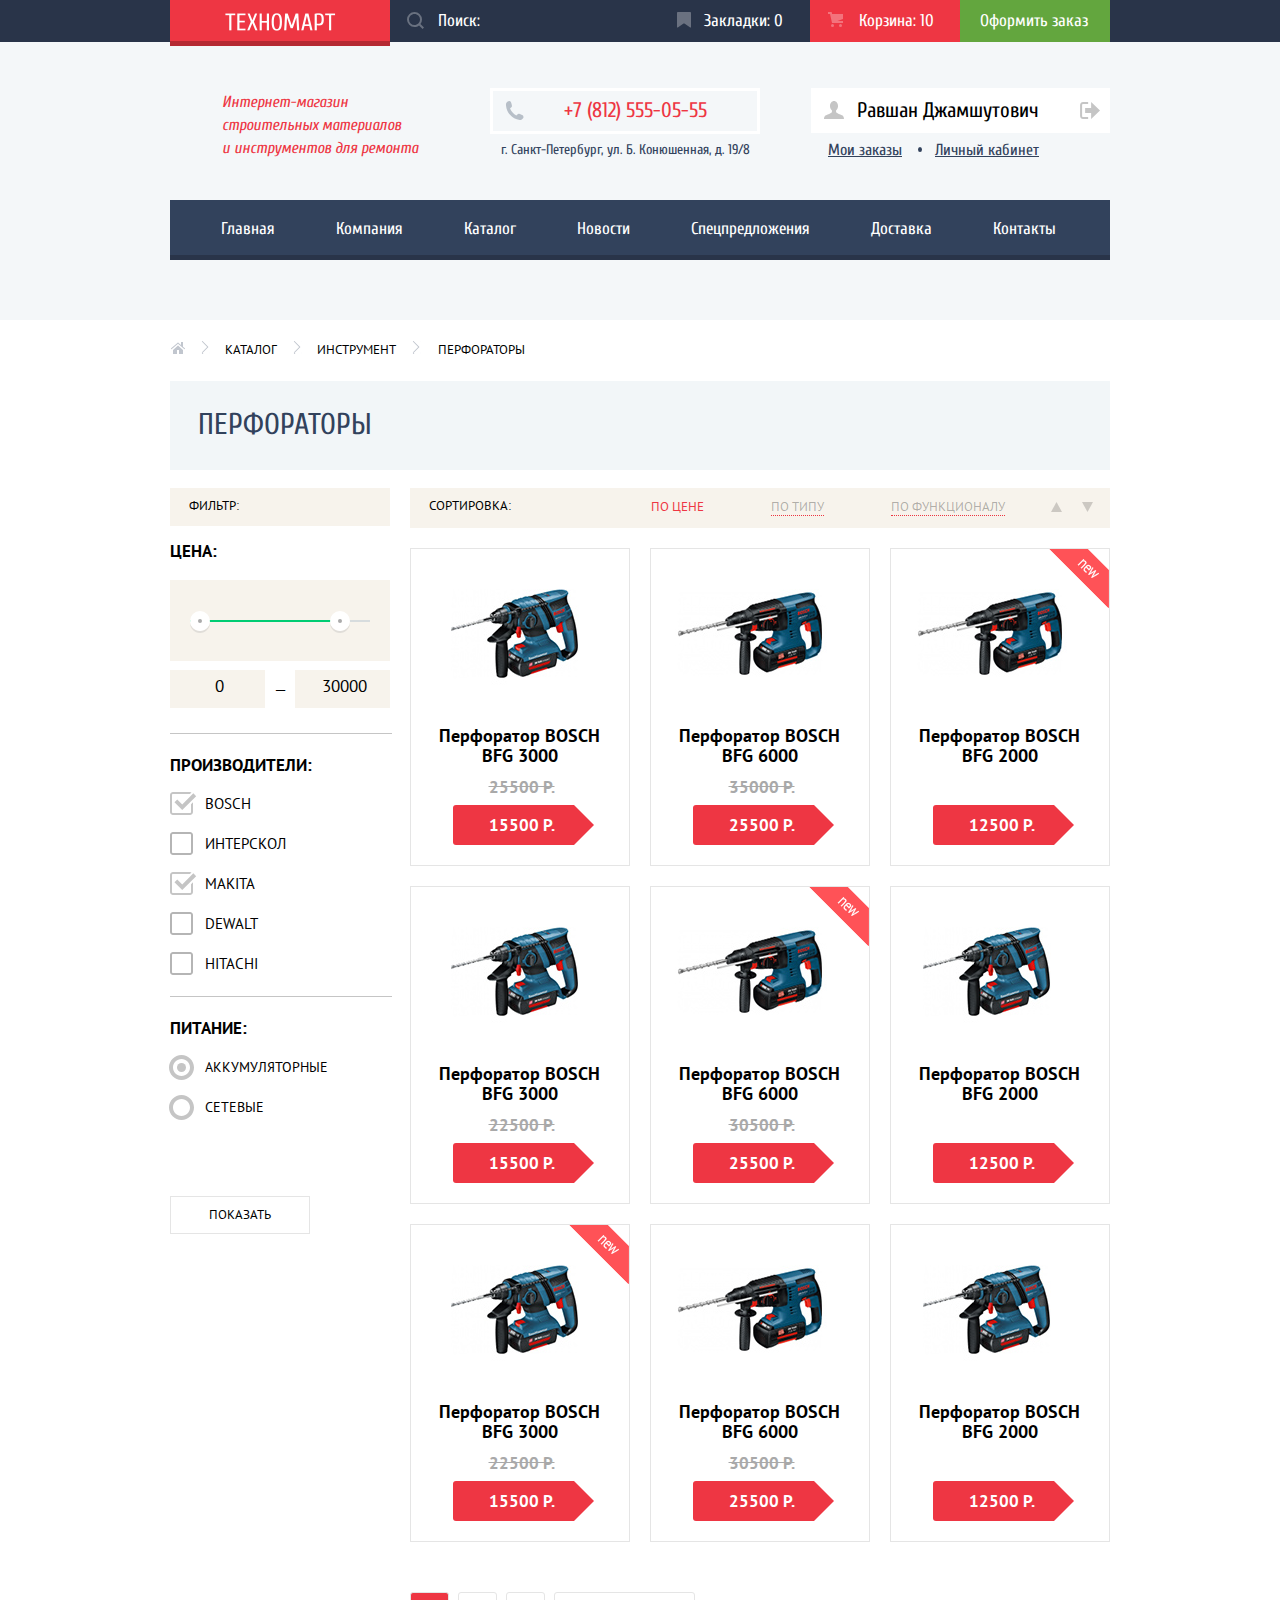
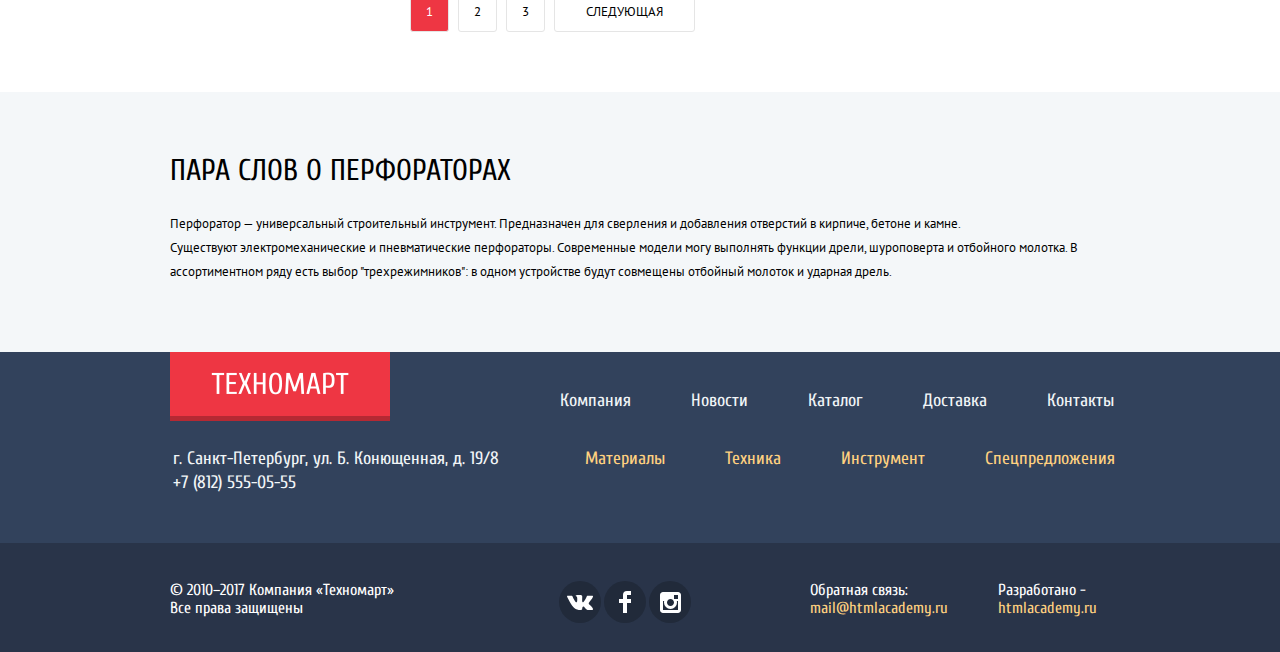
==== commit f24d8953: "Правка основных и доп критериев" ====
--- a/inner.html
+++ b/inner.html
@@ -14,9 +14,9 @@
     <header class="main-header">
         <div class="control-wrapper">
             <div class="container">
-                <div class="header-logo">
+                <div class="header-logo-wrap">
                      <h1 class="visually-hidden">Магазин инструментов "Техномарт"</h1>
-                    <a href="index.html">
+                    <a class="header-logo-icon" href="index.html">
                         <img src="img/logo-main.png" width="111" height="18" alt="Логотип магазина Техномарт">
                     </a>
                 </div>
@@ -219,7 +219,6 @@
                                 </div>
                             </li>
                             <li class="product">
-                                <div class="flag flag-new"><span class="visually-hidden">Новинка</span></div>
                                 <div class="product-image">
                                     <img src="img/snippet-945-copy-2.jpg" width="144" height="128" alt="Перфоратор BOSCH BFG 2000">
                                 </div>
@@ -256,7 +255,6 @@
                                 </div>
                             </li>
                             <li class="product">
-                                <div class="flag flag-new"><span class="visually-hidden">Новинка</span></div>
                                 <div class="product-image">
                                     <img src="img/snippet-945-copy-2.jpg" width="144" height="128" alt="Перфоратор BOSCH BFG 6000">
                                 </div>
@@ -290,8 +288,7 @@
                                     <a class="product-button button-bookmark" href="#">В закладки</a>
                                 </div>
                             </li>
-                            <li class="product">
-                                <div class="flag flag-new"><span class="visually-hidden">Новинка</span></div>
+                            <li class="product">                                
                                 <div class="product-image">
                                     <img src="img/snippet-189273.jpg" width="127" height="112" alt="Перфоратор BOSCH BFG 3000">
                                 </div>
--- a/css/style.min.css
+++ b/css/style.min.css
@@ -1 +1 @@
-body,html{min-width:960px}body{font-family:"PT Sans","Verdana",sans-serif;font-weight:400;margin:0;padding:0;text-transform:none;color:#000;background-color:#fff}a{text-decoration:none}img{width:100%;height:auto}.visually-hidden:not(:focus):not(:active),input[type=checkbox].visually-hidden,input[type=radio].visually-hidden{position:absolute;overflow:hidden;clip:rect(0 0 0 0);width:1px;height:1px;margin:-1px;padding:0;white-space:nowrap;border:0;-webkit-clip-path:inset(100%);clip-path:inset(100%)}*,::after,::before{-webkit-box-sizing:inherit;box-sizing:inherit}html{-webkit-box-sizing:border-box;box-sizing:border-box}.header-logo{position:absolute;top:0;left:10px;display:block;max-width:220px}.header-logo a{display:block;padding:13px 54px 12px 55px;background-color:#ee3643;-webkit-box-shadow:inset 0 -5px 0 0 rgba(0,0,0,.24);box-shadow:inset 0 -5px 0 0 rgba(0,0,0,.24)}.header-logo img{width:111px;height:18px}.inner-page .header-logo a:hover{background-color:#ca2c37}.inner-page .header-logo a:active{background-color:#ba2732}.main-header{display:-webkit-box;display:-ms-flexbox;display:flex;flex-direction:column;margin-bottom:59px;background-color:#f4f7f9;-webkit-box-orient:vertical;-webkit-box-direction:normal;-ms-flex-direction:column;-webkit-box-align:center;-ms-flex-align:center;align-items:center}.inner-page .main-header{margin-bottom:19px}.promo-button{font-family:"Cuprum","Verdana",sans-serif;font-size:14px;font-weight:400;font-style:normal;font-stretch:normal;line-height:18px;display:block;width:135px;margin-bottom:22px;margin-left:25px;padding-top:11px;padding-bottom:9px;text-align:center;letter-spacing:normal;text-transform:uppercase;color:#fff;border-radius:2px;background-color:rgba(0,0,0,.1)}.wrapping-index-2 .promo-button{margin-left:23px}.promo-button:focus,.promo-button:hover{background-color:rgba(0,0,0,.2)}.promo-button:active{background-color:rgba(0,0,0,.3)}.button-submit,.common-button{font-family:"Cuprum","Verdana",sans-serif;font-size:14px;font-weight:400;font-style:normal;font-stretch:normal;line-height:18px;display:block;padding:10px 40px;cursor:pointer;text-align:center;letter-spacing:normal;text-transform:uppercase;color:#fff;border:0;border-radius:3px;background-color:#ee3643}.contacts .common-button{padding-right:40px;padding-left:45px}.button-submit:focus,.button-submit:hover,.common-button:focus,.common-button:hover{background-color:#ca2c37}.button-submit:active,.common-button:active{background-color:#ba2732}.button-select{position:absolute;z-index:10;top:0;left:0;width:218px;height:164px;padding-top:43px;padding-bottom:37px;cursor:pointer;background-color:rgba(255,255,255,.9)}.product-button{font-family:"Cuprum","Verdana",sans-serif;font-size:14px;font-weight:400;line-height:18px;display:block;-webkit-box-sizing:border-box;box-sizing:border-box;width:135px;margin:0 auto 7px;text-transform:uppercase;border-radius:3px}.button-bookmark{padding:7px 0;color:#32425c;border:3px solid #63a63e;background-color:#fff}.button-buy{position:relative;padding-top:11px;padding-bottom:10px;color:#fff;background-color:#63a63e;-webkit-box-shadow:inset 0 -3px 0 #367315;box-shadow:inset 0 -3px 0 #367315}.button-buy::after{position:absolute;top:11px;left:12px;width:16px;height:16px;content:"";opacity:.3;background-image:url(../img/cart-icon.svg);background-repeat:no-repeat;background-position:0 0}.button-buy:active::after,.button-buy:hover::after{opacity:1}.product .button-select{display:none}.product:hover .button-select{display:block}.product:hover{border:0;-webkit-box-shadow:0 10px 25px 0 rgba(41,52,73,.5);box-shadow:0 10px 25px 0 rgba(41,52,73,.5)}.button-buy:hover{background-color:#5fbb2d}.button-buy:active{border:0;background-color:#518534}.button-bookmark:active,.button-bookmark:hover{border:3px solid #32425c}.button-bookmark:active{opacity:.3}.control-wrapper{width:100%;margin-bottom:46px;background-color:#293449}.container{-webkit-box-sizing:content-box;box-sizing:content-box;width:940px;margin:0 auto;padding:0 10px}.control-wrapper .container,.shopping-control{display:-webkit-box;display:-ms-flexbox;display:flex}.control-wrapper .container{position:relative}.shopping-control{font-family:"Cuprum","Verdana",sans-serif;font-size:17px;font-weight:400;font-style:normal;font-stretch:normal;line-height:18px;width:720px;margin-left:220px;text-align:left;color:#fff;background-color:#293449;-ms-flex-wrap:wrap;flex-wrap:wrap;-webkit-box-pack:end;-ms-flex-pack:end;justify-content:flex-end}.search-form{width:270px}.search-form input[type=search]{font:inherit;-webkit-box-sizing:border-box;box-sizing:border-box;width:100%;padding:12px 3px 12px 48px;color:#fff;border:0;outline:0;background-color:#293449;background-image:url(../img/icon-search.svg);background-repeat:no-repeat;background-position:17px 12px}input[type=search]::-ms-clear{display:none;width:0;height:0}input[type=search]::-ms-reveal{display:none;width:0;height:0}input::-webkit-search-cancel-button,input::-webkit-search-decoration,input::-webkit-search-results-button,input::-webkit-search-results-decoration{display:none}.shopping-control a{display:block;-webkit-box-sizing:border-box;box-sizing:border-box;width:150px;padding-top:12px;padding-bottom:12px;color:#fff;outline:0}.basket,.bookmarks{position:relative;padding-left:44px}.basket::before,.bookmarks::before{position:absolute;top:12px;content:"";opacity:.3;background-repeat:no-repeat;background-position:0 0}.bookmarks::before{background-color:#293449;left:17px;width:15px;height:17px;background-image:url(../img/icon-bookmark.svg)}.basket{padding-left:49px}.inner-page .basket{background-color:#ee3643}.basket::before{left:18px;width:16px;height:16px;background-image:url(../img/cart-icon.svg)}.basket:focus::before,.basket:hover::before,.bookmarks:focus::before,.bookmarks:hover::before{opacity:1}.basket:active::before,.bookmarks:active::before{opacity:.5}.place-order{padding-left:20px;background-color:#63a63e}.basket:hover,.bookmarks:hover,.search-form input[type=search]:hover{background-color:#212a3a}input[type=search]:hover{background-image:url(../img/icon-search-focus.svg)}.basket:active,.bookmarks:active{color:rgba(255,255,255,.5);background-color:#161d29}.search-form input[type=search]:focus{color:#000;background-color:#fff;background-image:url(../img/icon-search-red.svg)}.place-order:focus,.place-order:hover{background-color:#5fbb2d}.place-order:active{color:rgba(255,255,255,.5);background-color:#518534}.info-wrapping{display:-webkit-box;display:-ms-flexbox;display:flex;margin-bottom:38px;-ms-flex-wrap:wrap;flex-wrap:wrap}.name-site{width:197px;margin-top:3px;margin-right:71px;margin-left:52px}.header-contacts .address,.header-contacts .phone,.name-site p{font-family:"Cuprum","Verdana",sans-serif;font-weight:400;font-stretch:normal;letter-spacing:normal}.name-site p{font-size:16px;line-height:23px;margin:0;text-align:left;color:#ee3643;font-style:italic}.header-contacts{display:-webkit-box;display:-ms-flexbox;display:flex;flex-direction:column;width:270px;margin-right:69px;-webkit-box-orient:vertical;-webkit-box-direction:normal;-ms-flex-direction:column}.inner-page .header-contacts{margin-right:51px}.header-contacts .address,.header-contacts .phone{font-style:normal}.header-contacts .phone{position:relative;-webkit-box-sizing:border-box;box-sizing:border-box;width:100%;margin-bottom:4px;padding-top:9px;padding-bottom:10px;padding-left:71px;border:solid 3px #fff;font-size:21px;line-height:21px;text-align:left;color:#ee3643}.header-contacts .phone::before,.login-link::before{position:absolute;top:10px;left:12px;width:20px;height:20px;content:"";background-image:url(../img/icon-phone.svg);background-repeat:no-repeat;background-position:0 0}.header-contacts .address{font-size:14px;line-height:24px;text-align:center;color:#32425c}.navigation-site,.user-sign-out{margin:0;padding:0;list-style:none}.user-control,.user-sign-in{padding:0;list-style:none}.user-control{margin:0}.user-sign-out{display:-webkit-box;display:-ms-flexbox;display:flex;width:281px;-ms-flex-wrap:wrap;flex-wrap:wrap;-webkit-box-align:start;-ms-flex-align:start;align-items:flex-start;-webkit-box-pack:justify;-ms-flex-pack:justify;justify-content:space-between}.login-link,.registration-link{-webkit-box-sizing:border-box;box-sizing:border-box;padding-top:12px;padding-bottom:13px}.login-link{position:relative;width:121px;padding-left:47px}.login-link::before{top:14px;left:14px;width:21px;height:18px;background-color:#fff;background-image:url(../img/icon-login.svg)}.registration-link{width:150px;padding-left:24px}.user-sign-in{position:relative;display:-webkit-box;display:-ms-flexbox;display:flex;width:299px;margin:0 0 7px;background-color:#fff;-ms-flex-wrap:wrap;flex-wrap:wrap;-webkit-box-pack:justify;-ms-flex-pack:justify;justify-content:space-between}.user-sign-in li:first-child{width:250px}.user-sign-in li:last-child{width:22px;margin-right:9px;-ms-flex-item-align:center;-ms-grid-row-align:center;align-self:center}.user-link{position:relative;padding-top:12px;padding-bottom:12px;padding-left:46px}.user-link::before{position:absolute;top:13px;left:13px;width:21px;height:19px;content:"";background-color:#fff;background-image:url(../img/icon-user.svg);background-repeat:no-repeat;background-position:0 0}.exit-link{width:21px;height:18px}.exit-link svg{fill:#c5c5c5}.exit-link:focus svg,.exit-link:hover svg{fill:#32425c}.exit-link:active svg{fill:#c5c5c5}.user-control{display:-webkit-box;display:-ms-flexbox;display:flex;width:299px;-ms-flex-wrap:wrap;flex-wrap:wrap}.control-order{margin-right:16px;margin-left:17px}.control-data a{position:relative;padding-left:17px}.control-data a:before{position:absolute;top:6px;left:0;width:4px;height:5px;content:"";border-radius:50%;background-color:#32425c}.user-sign-in a,.user-sign-out a{font-family:"Cuprum","Verdana",sans-serif;font-size:21px;font-weight:400;font-style:normal;font-stretch:normal;line-height:21px;display:block;text-align:left;letter-spacing:normal;color:#000;outline:0;background-color:#fff}.user-sign-out a:focus,.user-sign-out a:hover{color:#ee3643}.user-sign-out a:focus::before,.user-sign-out a:hover::before{background-image:url(../img/icon-login-blue.svg)}.user-sign-in a:focus::before,.user-sign-in a:hover::before{background-image:url(../img/icon-user-blue.svg)}.user-sign-in a:active,.user-sign-out a:active{color:rgba(0,0,0,.3)}.user-sign-out a:active::before{background-image:url(../img/icon-login.svg)}.user-sign-in a:active::before{background-image:url(../img/icon-user.svg)}.navigation-site{display:-webkit-box;display:-ms-flexbox;display:flex;width:940px;-ms-flex-pack:distribute;justify-content:space-around;-ms-flex-wrap:wrap;flex-wrap:wrap}.navigation-site li:first-child{margin-left:auto}.navigation-site li:last-child{margin-right:auto}.catalog-navigation a,.navigation-site a{font-family:"Cuprum","Verdana",sans-serif;font-size:17px;font-weight:400;font-style:normal;font-stretch:normal;line-height:17px;display:block;margin-right:0;padding:20px 32px 23px 29px;text-align:left;letter-spacing:normal;color:#fff}.navigation-site a:focus,.navigation-site a:hover{background-color:#293449}.navigation-site a:active{color:rgba(255,255,255,.5);background-color:#1d2739}.main-navigation{background-color:#32425c;-webkit-box-shadow:inset 0 -5px 0 #293449;box-shadow:inset 0 -5px 0 #293449}.inner-main .container,.main-navigation{margin-bottom:60px}.about-product .container{margin-bottom:0;background-color:#f4f7f9}.breadcrumbs{display:-webkit-box;display:-ms-flexbox;display:flex;margin:0 0 22px;padding:0;list-style:none;-ms-flex-wrap:wrap;flex-wrap:wrap;-webkit-box-pack:start;-ms-flex-pack:start;justify-content:flex-start}.breadcrumbs li{position:relative;margin-right:40px}.breadcrumbs li:last-child{margin-right:0;margin-left:2px}.breadcrumbs a,.breadcrumbs p{font-family:"PT Sans","Verdana",sans-serif;font-size:13px;font-weight:400;font-style:normal;font-stretch:normal;line-height:18px;text-align:left;letter-spacing:normal;text-transform:uppercase;color:#000}.breadcrumbs p{margin:0;padding:0}.breadcrumbs li::after{position:absolute;top:2px;right:-25px;width:9px;height:13px;content:"";background-color:#fff;background-image:url(../img/icon-right-small.svg)}.curent-breadcrumb:after{display:none}.wrapping-filter-list{display:-webkit-box;display:-ms-flexbox;display:flex;flex-direction:column;-webkit-box-sizing:border-box;box-sizing:border-box;width:220px;-webkit-box-pack:start;-ms-flex-pack:start;justify-content:flex-start;-webkit-box-orient:vertical;-webkit-box-direction:normal;-ms-flex-direction:column}.filter-index{width:220px;margin-bottom:10px;background-color:#f7f3ec}.sort-list{background-color:#f7f3ec;margin-bottom:20px}.catalog-index{background-color:#f2f6f8}.page-tittle{font-family:"Cuprum","Verdana",sans-serif;font-size:30px;font-weight:400;font-style:normal;font-stretch:normal;line-height:30px;margin:0 0 18px;padding:29px 0 30px 28px;text-align:left;letter-spacing:normal;text-transform:uppercase;color:#32425c}.catalog-wrapping{display:-webkit-box;display:-ms-flexbox;display:flex;-webkit-box-pack:justify;-ms-flex-pack:justify;justify-content:space-between}.catalog-columns{width:700px}.filters-list{width:222px}.filter,.sort-item,.sort-list{display:-webkit-box;display:-ms-flexbox;display:flex}.filter{flex-direction:column;-webkit-box-orient:vertical;-webkit-box-direction:normal;-ms-flex-direction:column}.sort-item,.sort-list{width:700px;-ms-flex-wrap:wrap;flex-wrap:wrap}.sort-item{width:354px;margin:0 46px 0 0;padding:8px 0 12px;list-style:none;-webkit-box-pack:justify;-ms-flex-pack:justify;justify-content:space-between}.filter-index h3,.sort-list h3{font-family:"PT Sans","Verdana",sans-serif;font-size:13px;font-weight:400;font-stretch:normal;line-height:18px;margin:0;padding:9px 0 11px 19px;text-align:left;letter-spacing:normal;text-transform:uppercase;color:#000}.sort-list h3{margin:0 140px 0 0}.filter fieldset{margin:0 0 16px;padding:0;border:0;border-bottom:1px solid #c5c5c5}.filter fieldset:last-of-type{margin-bottom:57px;border-bottom:0}.filter legend,.filter-brand label,.filter-power label{font-family:"PT Sans","Verdana",sans-serif;font-style:normal;font-stretch:normal}.filter legend,.filter ul{text-align:left;text-transform:uppercase}.filter legend{letter-spacing:normal;margin-bottom:14px;font-size:17px;font-weight:700;line-height:30px}.filter ul{margin:0 0 22px;padding:0;list-style:none;color:#000}.filter-brand label,.filter-power label{font-size:15px;font-weight:400;line-height:20px}.filter-power label{font-size:14px}.price-controls{display:-webkit-box;display:-ms-flexbox;display:flex;width:220px;margin:0 0 25px;padding:0;-webkit-box-pack:justify;-ms-flex-pack:justify;justify-content:space-between;-webkit-box-align:center;-ms-flex-align:center;align-items:center}.price-controls input{-webkit-box-sizing:border-box;box-sizing:border-box;width:95px;padding:7px 10px 11px 14px;text-align:center;border:0;outline:0;background-color:#f7f3ec}.filter-option{margin-bottom:20px;padding-left:35px}.filter-brand li:last-child{margin-bottom:0}.filter-option label{position:relative;display:block;cursor:pointer;-webkit-user-select:none;-moz-user-select:none;-ms-user-select:none;user-select:none}.range-wrapping{-webkit-box-sizing:border-box;box-sizing:border-box;width:220px;margin-bottom:9px;padding:40px 20px 39px;background-color:#f7f3ec}.range-controls{position:relative}.range-controls .scale{width:180px;height:2px;background-color:#d7dcde}.range-controls .bar{width:80%;height:2px;background-color:#00cc73}.range-toggle{position:absolute;top:-9px;width:22px;height:22px;cursor:pointer;background-image:url(../img/filter-button.svg);background-repeat:no-repeat;background-position:0 0}.range-toggle-min{left:0}.range-toggle-max{left:78%}.filter-input-checkbox+label::before{position:absolute;top:-2px;left:-35px;width:23px;height:23px;content:"";background-image:url(../img/checkbox-off.svg);background-repeat:no-repeat;background-position:0 0}.filter-input-checkbox:focus+label::before,.filter-input-checkbox:hover+label::before{background-image:url(../img/checkbox-off-focus.svg)}.filter-input-checkbox:checked+label::before{position:absolute;top:-2px;left:-35px;width:27px;height:23px;content:"";background-image:url(../img/checkbox-on.svg)}.filter-input-checkbox:checked::focus+label::before,.filter-input-checkbox:checked::hover+label::before{background-image:url(../img/checkbox-on-focus.svg)}.filter-input-checkbox:disabled+label,.filter-input-radio:disabled+label{color:rgba(0,0,0,.4)}.filter-input-checkbox:disabled+label::before{background-image:url(../img/checkbox-off-dis.svg)}.filter-input-radio+label::before{position:absolute;top:-2px;left:-36px;width:25px;height:25px;content:"";background-image:url(../img/radio-off.svg);background-repeat:no-repeat;background-position:0 0}.filter-input-radio:checked+label::before{background-image:url(../img/radio-on.svg)}.filter-input-radio:disabled+label::before{background-image:url(../img/radio-off-dis.svg)}.filter-input-radio:focus+label::before,.filter-input-radio:hover+label::before{background-image:url(../img/radio-off-focus.svg)}.filter-input-radio:checked:focus+label::before,.filter-input-radio:checked:hover+label::before{background-image:url(../img/radio-on-focus.svg)}.filter-button,.max-price,.min-price,.sort-item a{font-family:"PT Sans","Verdana",sans-serif;font-weight:400;font-style:normal;font-stretch:normal;line-height:18px;letter-spacing:normal}.max-price,.min-price{width:95px;text-align:center;color:#000;border:0;background-color:#f7f3ec;font-size:17px}.filter-button,.sort-item a{font-size:13px;text-transform:uppercase}.filter-button{width:140px;padding-top:9px;padding-bottom:9px;cursor:pointer;color:#000;border:solid 1px #e5e5e5;outline:0;background-color:#fff;text-align:center}.sort-item a{text-align:left;color:rgba(0,0,0,.3);border-bottom:1px dotted #ed3541}.sort-item a:focus,.sort-item a:hover{color:#000;border-bottom:1px solid #ed3541}.current-sort a,.current-sort a:hover{color:#ee3643;border:0}.sort-button{margin-right:20px;padding-top:9px;padding-bottom:9px}.sort-button:last-of-type{margin-right:0}.sort-button svg{fill:#231f20;fill-opacity:.2}.sort-button:hover svg{fill-opacity:1}.sort-button:focus svg{fill:#ee3643;fill-opacity:1}.pagination-list{display:-webkit-box;display:-ms-flexbox;display:flex;width:285px;margin:0;padding:0;list-style:none;-ms-flex-wrap:wrap;flex-wrap:wrap}.pagination-item{margin-right:9px}.pagination-item:last-of-type{margin-right:0;-webkit-box-flex:1;-ms-flex-positive:1;flex-grow:1}.pagination-item a{font-family:"PT Sans","Verdana",sans-serif;font-size:13px;font-weight:400;font-style:normal;font-stretch:normal;line-height:18px;display:block;padding:10px 15px;text-align:center;text-transform:uppercase;color:#000;border:solid 1px #e5e5e5;border-radius:3px;background-color:#fff}.pagination-item a:focus,.pagination-item a:hover{border:solid 1px #bdc6ca}.pagination-item a:active{border:solid 1px #ee3643}.pagination-item-curent a{color:#fff;background-color:#ee3643}.about-product{width:100%;background-color:#f4f7f9}.about-product h2{font-family:"Cuprum","Verdana",sans-serif;font-size:30px;line-height:30px;margin:0;padding:64px 0 26px;text-transform:uppercase;color:#000}.about-product h2,.about-product p,.user-control a{font-weight:400;font-style:normal;font-stretch:normal;text-align:left;letter-spacing:normal}.about-product p{margin:0;padding:0 0 68px;font-family:"PT Sans","Verdana",sans-serif;font-size:13px;line-height:24px;color:#000}.user-control a{font-family:"Cuprum","Verdana",sans-serif;font-size:16px;line-height:18px;text-decoration:underline;color:#32425c}.user-control a:focus,.user-control a:hover{color:#ee3643}.user-control a:active{opacity:.3;color:#32425c}.promo-section{margin-bottom:52px}.promo-item h3{font-family:"Cuprum","Verdana",sans-serif;font-size:24px;font-weight:700;font-style:normal;font-stretch:normal;line-height:30px;margin:21px 0 12px 22px;text-align:left;letter-spacing:normal;color:#fff}.promo-list{margin:0;padding:0;list-style:none}.wrapping-index-0,.wrapping-index-1,.wrapping-index-2{display:-webkit-box;display:-ms-flexbox;display:flex}.wrapping-index-0>li:first-child{width:620px;margin-right:20px}.wrapping-index-1{flex-direction:row;width:620px;-webkit-box-orient:horizontal;-webkit-box-direction:normal;-ms-flex-direction:row;-ms-flex-wrap:wrap;flex-wrap:wrap}.wrapping-index-2{flex-direction:column;-webkit-box-orient:vertical;-webkit-box-direction:normal;-ms-flex-direction:column}.promo-item{position:relative;width:300px;height:123px;margin-bottom:20px}.wrapping-index-1>li:nth-child(1){margin-right:20px;background-color:#ffbf47;background-image:url(../img/icon-1.svg);background-repeat:no-repeat;background-position:213px 31px;background-size:44px 65px}.wrapping-index-1>li:nth-child(2){margin-right:0;background-color:#3bbce3;background-image:url(../img/icon-2.svg);background-repeat:no-repeat;background-position:197px 33px;background-size:75px 61px}.wrapping-index-2>li:nth-child(1){background-color:#dc91d8;background-image:url(../img/icon-3.svg);background-repeat:no-repeat;background-position:191px 31px;background-size:78px 62px}.wrapping-index-2>li:nth-child(2){background-color:#8ed78f;background-image:url(../img/icon-4.svg);background-repeat:no-repeat;background-position:196px 26px;background-size:59px 72px}.wrapping-index-2>li:nth-child(3){margin-bottom:0;background-color:#ffc047;background-image:url(../img/icon-5.svg);background-repeat:no-repeat;background-position:191px 32px;background-size:78px 63px}.slider{position:relative}.slider-promo{margin:0;padding:0;list-style:none}.slider-item{-webkit-box-sizing:border-box;box-sizing:border-box;width:620px;height:266px;background-color:#293449}.slider-sign{margin:0;padding:24px 0 0 24px;text-align:left;color:#fff}.slider-sign h3,.slider-sign p{font-style:normal;font-stretch:normal;padding:0;text-align:left;letter-spacing:normal}.slider-sign h3{text-transform:uppercase;font-family:"Cuprum","Verdana",sans-serif;font-size:36px;font-weight:700;line-height:36px;margin:0 0 2px}.slider-sign p{font-family:"PT Sans","Verdana",sans-serif;font-size:18px;font-weight:400;line-height:24px;margin:0}.slider-promo li:nth-of-type(1),.slider-promo li:nth-of-type(2){background-color:#565656;background-image:url(../img/promo_slaider2.jpg);background-repeat:no-repeat;background-position:0 0;background-size:620px 266px}.slider-promo li:nth-of-type(2){display:none;background-image:url(../img/promo_slaider1.jpg)}.popular-items{margin-bottom:19px}.slider .common-button{position:absolute;top:206px;left:25px;padding-right:47px;padding-left:49px}.button-back,.button-next{position:absolute;margin:0;padding:0;cursor:pointer;border-style:none;outline:0}.button-back-arrow,.button-next-arrow{width:23px;height:40px;top:115px;background-color:transparent;background-repeat:no-repeat;background-position:0 0}.button-back-arrow{left:24px;background-image:url(../img/icon-left.svg)}.button-next-arrow{right:20px;background-image:url(../img/icon-right.svg)}.button-back-radio,.button-next-radio{width:10px;height:10px;border-radius:50%;background-color:#fff}.button-back-radio{top:220px;left:295px}.button-next-radio{top:220px;left:315px}.button-back-radio::before,.button-next-radio::before{position:absolute;top:2px;left:2px;display:none;width:6px;height:6px;content:"";border-radius:50%;background-color:red}.curent-radio::before{display:block}.popular-index{width:940px;margin-bottom:20px;background-color:#f9f5f0;-ms-flex-wrap:wrap;flex-wrap:wrap;-webkit-box-pack:justify;-ms-flex-pack:justify;justify-content:space-between;-webkit-box-align:center;-ms-flex-align:center;align-items:center}.catalog,.catalog-list,.popular-index,.popular-items-list{display:-webkit-box;display:-ms-flexbox;display:flex}.catalog{flex-direction:column;width:700px;-webkit-box-orient:vertical;-webkit-box-direction:normal;-ms-flex-direction:column}.popular-index .common-button{-webkit-box-sizing:border-box;box-sizing:border-box;width:253px;margin-right:24px}.popular-index h2{font-family:"Cuprum","Verdana",sans-serif;font-size:30px;font-weight:400;font-style:normal;font-stretch:normal;line-height:1;margin-top:31px;margin-bottom:30px;text-align:left;letter-spacing:normal;text-transform:uppercase;color:#32425c}.index-product h2{margin-left:28px}.index-producers h2{margin-left:24px}.catalog-list,.popular-items-list{margin:0;padding:0;list-style:none;-ms-flex-wrap:wrap;flex-wrap:wrap}.catalog-list{margin:0 0 30px}.catalog-list .product,.popular-items-list .product{font-family:"PT Sans","Verdana",sans-serif;font-weight:700;position:relative;display:-webkit-box;display:-ms-flexbox;display:flex;flex-direction:column;-webkit-box-sizing:border-box;box-sizing:border-box;width:220px;height:318px;margin-right:20px;text-align:center;border:solid 1px #e5e5e5;background-color:#fff;-webkit-box-orient:vertical;-webkit-box-direction:normal;-ms-flex-direction:column;-webkit-box-align:center;-ms-flex-align:center;align-items:center}.catalog-list .product{margin-bottom:20px}.catalog-list .product:nth-child(3n),.popular-items-list .product:nth-child(4n){margin-right:0}.catalog-list li:hover,.popular-items-list product:hover,.popular-producers-card li:hover{-webkit-box-shadow:0 10px 25px 0 rgba(41,52,73,.5);box-shadow:0 10px 25px 0 rgba(41,52,73,.5)}.card-content{display:-webkit-box;display:-ms-flexbox;display:flex;flex-direction:column;width:100%;margin-top:auto;padding-right:16px;padding-bottom:20px;padding-left:15px;-webkit-box-orient:vertical;-webkit-box-direction:normal;-ms-flex-direction:column;-webkit-box-pack:end;-ms-flex-pack:end;justify-content:flex-end}.product-tittle{margin-bottom:12px}.product h3,.product-price{font-family:"PT Sans","Verdana",sans-serif;font-weight:700;font-style:normal;font-stretch:normal;text-align:center;letter-spacing:normal}.product h3{min-height:40px;margin:0;padding:0;color:#000;font-size:18px;line-height:20px}.product-price{font-size:17px;line-height:18px}.price-old{min-height:20px;margin-bottom:7px;margin-left:4px;text-decoration:line-through;color:#a9a9a9}.price-new{position:relative;-webkit-box-sizing:border-box;box-sizing:border-box;width:137px;margin-left:27px;padding-top:11px;padding-bottom:11px;color:#fff;border-radius:3px;background-color:#ee3643}.price-new::after{position:absolute;top:0;right:-24px;width:0;height:0;content:"";border:20px solid #fff;border-left-color:#ee3643}.product .flag,.promo-item .flag{position:absolute;z-index:20;overflow:hidden;width:60px;height:60px}.promo-item .flag{top:0;right:0}.product .flag{top:-1px;right:-1px}.product .flag-new,.promo-item .flag-new{background-image:url(../img/new-flag.png);background-repeat:no-repeat;background-position:0 0}.product-image{width:218;height:150}.popular-producers{margin-bottom:65px}.popular-producers .popular-producers-card{display:-webkit-box;display:-ms-flexbox;display:flex;margin:0;padding:0;list-style:none;-webkit-box-pack:justify;-ms-flex-pack:justify;justify-content:space-between;-ms-flex-wrap:wrap;flex-wrap:wrap}.producers{display:-webkit-box;display:-ms-flexbox;display:flex;-webkit-box-sizing:border-box;box-sizing:border-box;width:220px;height:145px;margin-right:20px;margin-bottom:20px;border:solid 1px #e5e5e5;background-color:#fff;-webkit-box-pack:center;-ms-flex-pack:center;justify-content:center;-webkit-box-align:center;-ms-flex-align:center;align-items:center}.producers:nth-child(4n){margin-right:0}.popular-producers-card li:active{opacity:.3;-webkit-box-shadow:0 4px 10px 0 rgba(41,52,73,.5);box-shadow:0 4px 10px 0 rgba(41,52,73,.5)}.service{width:100%;margin-bottom:80px}.service,.service .container{background-color:#f5f8fa}.service-wrapper{width:417px;margin-bottom:28px;padding-top:64px}.information h2,.service h2{font-family:"Cuprum","Verdana",sans-serif;font-size:30px;font-weight:400;line-height:30px;margin:0;text-align:left;text-transform:uppercase;color:#000}.about-us h2,.contacts h2,.service-wrapper h2{margin-bottom:25px}.information p,.service p{font-family:"PT Sans","Verdana",sans-serif;font-size:13px;font-weight:400;font-style:normal;font-stretch:normal;line-height:24px;padding:0;text-align:left;letter-spacing:normal;color:#000}.information p{margin:0}.service p{margin:0 0 28px}.service .slider-list,.slider-service{display:-webkit-box;display:-ms-flexbox;display:flex}.service .slider-list{flex-direction:column;width:700px;margin:0;padding:0;list-style:none;-webkit-box-orient:vertical;-webkit-box-direction:normal;-ms-flex-direction:column}.slider-list li{padding-bottom:100px;padding-left:80px}.slider-list h3,.slider-service .button-service{font-family:"Cuprum","Verdana",sans-serif;text-align:left}.slider-list h3{font-style:normal;font-stretch:normal;margin:40px 0 25px;text-transform:uppercase;font-size:36px;font-weight:400;line-height:36px;color:#32425c}.slider-service .button-service{font-size:21px;font-weight:700;line-height:30px;margin-bottom:0;padding-top:13px;padding-bottom:17px;padding-left:22px;color:#fff;border:0;outline:0;background-color:#32425c;-webkit-box-shadow:0 1px 0 #293449 ,inset 0 1px 0 #405069;box-shadow:0 1px 0 #293449 ,inset 0 1px 0 #405069}.slider-service .button-service:hover{background-color:#293449}.slider-service .active-button,.slider-service .active-button:hover{color:#32425c;background-color:#fff;-webkit-box-shadow:0 1px 0 #fff ,inset 0 1px 0 #fff;box-shadow:0 1px 0 #fff ,inset 0 1px 0 #fff}.slider-list li:nth-child(1){padding-right:343px;background-color:#f5f8fa;background-image:url(../img/service_slider3.png);background-repeat:no-repeat;background-position:231px 65px;background-size:468px 261px}.slider-list li:nth-child(2),.slider-list li:nth-child(3){display:none;padding-right:220px;background-color:#f5f8fa;background-image:url(../img/service_slider2.png);background-repeat:no-repeat;background-position:310px 0;background-size:389px 283px}.slider-list li:nth-child(3){padding-right:320px;background-image:url(../img/service_slider1.png);background-position:228px 0;background-size:465px 285px}.slider-button{position:relative;display:-webkit-box;display:-ms-flexbox;display:flex;flex-direction:column;width:240px;padding-top:43px;-webkit-box-orient:vertical;-webkit-box-direction:normal;-ms-flex-direction:column}.slider-button::after{position:absolute;top:0;right:0;width:10px;height:279px;content:"";background-image:url(../img/layer-118.png);background-repeat:no-repeat;background-position:0 0;background-size:10px 279px}.information{width:100%;background-color:#fff}.about-us,.contacts,.information .container{display:-webkit-box;display:-ms-flexbox;display:flex}.information .container{-webkit-box-pack:justify;-ms-flex-pack:justify;justify-content:space-between}.about-us,.contacts{flex-direction:column;width:531px;-webkit-box-orient:vertical;-webkit-box-direction:normal;-ms-flex-direction:column}.about-us p{margin-bottom:25px}.about-us p+p{margin-bottom:0}.contacts{width:301px}.contacts p{margin-bottom:32px;padding-right:115px}.contacts .map{margin-bottom:36px}.map .button-map{width:100%}.map img{width:300px;height:158px}.about-us .common-button{-ms-flex-item-align:start;align-self:flex-start}.about-us ul{margin:21px 0 16px;padding:0;list-style:none}.about-us li{font-family:"Cuprum","Verdana",sans-serif;font-size:18px;font-weight:400;font-style:normal;font-stretch:normal;line-height:20px;position:relative;margin-bottom:20px;padding-left:36px}.about-us li::before,.footer-logo{position:absolute;background-color:#ee3643}.about-us li::before{width:25px;height:2px;content:"";top:9px;left:0}.footer-logo{top:0;left:10px;display:block;max-width:220px;-webkit-box-shadow:inset 0 -5px 0 0 rgba(0,0,0,.24);box-shadow:inset 0 -5px 0 0 rgba(0,0,0,.24)}.footer-up .container{position:relative;padding-top:37px;padding-bottom:48px;background-color:#32425c;-webkit-box-pack:justify;-ms-flex-pack:justify;justify-content:space-between}.footer-logo img{width:138px;height:23px;padding:20px 41px 19px}.footer-contacts{-webkit-box-sizing:border-box;box-sizing:border-box;width:330px;margin:auto 0 0;padding-top:58px;padding-left:3px}.footer-contacts p,.footer-down .footer-copyright p{margin:0;padding:0}.site-nav{display:-webkit-box;display:-ms-flexbox;display:flex;width:550px}.catalog-nav li,.site-nav li{margin-right:60px}.catalog-nav li:last-child,.site-nav li:last-child{margin-right:0}.footer-down .container,.footer-up .container{display:-webkit-box;display:-ms-flexbox;display:flex;-ms-flex-wrap:wrap;flex-wrap:wrap}.footer-down .container{padding-top:38px;padding-bottom:29px;background-color:#293449}.footer-up{font-family:"Cuprum","Verdana",sans-serif;font-size:18px;line-height:24px;width:100%;margin-top:86px;text-align:left;color:#f1f5f7;background-color:#32425c}.inner-page .footer-up{margin-top:0}.footer-navigation{width:550px}.site-nav{padding:0}.catalog-nav,.site-nav{margin:0;list-style:none}.site-nav a{color:#f1f5f7;outline:0}.catalog-nav a{color:#ffd180;outline:0}.catalog-nav a:focus,.catalog-nav a:hover,.site-nav a:focus,.site-nav a:hover{text-decoration:underline}.catalog-nav a:active,.site-nav a:active{text-decoration:none;opacity:.5}.catalog-nav{display:-webkit-box;display:-ms-flexbox;display:flex;width:530px;padding:34px 0 0 25px}.footer-down{font-family:"Cuprum","Verdana",sans-serif;font-size:16px;font-weight:400;line-height:18px;width:100%;text-align:left;color:#fff;background-color:#293449}.footer-down .footer-copyright{width:227px;margin:0 162px 0 0}.footer-social{width:132px;margin:0 119px 0 0}.footer-social ul,.social-button{display:-webkit-box;display:-ms-flexbox;display:flex}.footer-social ul{margin:0;padding:0;list-style:none;-ms-flex-wrap:wrap;flex-wrap:wrap;width:132px;-webkit-box-pack:justify;-ms-flex-pack:justify;justify-content:space-between}.social-button{width:42px;height:42px;border-radius:50%;background-color:#212a3a;-webkit-box-align:center;-ms-flex-align:center;align-items:center;-webkit-box-pack:center;-ms-flex-pack:center;justify-content:center}.social-button:active,.social-button:focus,.social-button:hover{background-color:#ee3643}.feedback{width:135px;margin:0 53px 0 0}.author{width:96px;margin:0}.author a,.feedback a{text-decoration:none;color:#ffd180;outline:0}.author a:hover,.feedback a:hover{text-decoration:underline}.author a:active,.feedback a:active{text-decoration:none;color:#ee3643}.modal{position:fixed;z-index:30;display:none;color:#000;background-color:#fff}.modal-show{display:block}.form-container{display:-webkit-box;display:-ms-flexbox;display:flex;flex-direction:column;width:460px;margin:55px auto 0;-webkit-box-orient:vertical;-webkit-box-direction:normal;-ms-flex-direction:column;-ms-flex-wrap:wrap;flex-wrap:wrap}.button-container{width:460px;margin:0 auto;padding:37px 0}.modal-writeus .button-submit{width:100%;margin-bottom:37px}.modal-writeus{bottom:201px;left:50%;width:620px;transform:translateX(-50%);background-image:-webkit-gradient(linear,left top,left bottom,color-stop(0,#fff),color-stop(74%,#fff),color-stop(74%,#f4f4f4),to(#f4f4f4));background-image:-webkit-linear-gradient(#fff 0,#fff 74%,#f4f4f4 74%,#f4f4f4 100%);background-image:-o-linear-gradient(#fff 0,#fff 74%,#f4f4f4 74%,#f4f4f4 100%);background-image:linear-gradient(#fff 0,#fff 74%,#f4f4f4 74%,#f4f4f4 100%);-webkit-box-shadow:0 20px 40px 0 rgba(0,0,0,.75),inset 0 7px 0 #ee3643;box-shadow:0 20px 40px 0 rgba(0,0,0,.75),inset 0 7px 0 #ee3643}.button-area{display:-webkit-box;display:-ms-flexbox;display:flex;margin:0 auto;padding:37px 80px;background-color:#f4f4f4;-webkit-box-pack:justify;-ms-flex-pack:justify;justify-content:space-between}.button-area .button,.button-area .return-button{-webkit-box-sizing:border-box;box-sizing:border-box;width:220px}.modal-close{position:absolute;top:12px;right:7px;width:22px;height:22px;cursor:pointer;border:0;outline:0;background-color:transparent;background-image:url(../img/form-2.svg);background-repeat:no-repeat;background-position:0 0}.feedback-form{display:-webkit-box;display:-ms-flexbox;display:flex;-webkit-box-pack:justify;-ms-flex-pack:justify;justify-content:space-between;-ms-flex-wrap:wrap;flex-wrap:wrap}.feedback-item-input{width:220px;margin:0 0 20px}.feedback-item-textarea{width:460px;margin:0 0 74px}.modal-writeus label{font-family:"Cuprum","Verdana",sans-serif;font-size:18px;line-height:18px;display:block;margin-bottom:10px;text-align:left;color:#000}.modal-writeus input,.modal-writeus textarea{font-family:"PT Sans","Verdana",sans-serif;font-size:13px;line-height:18px;-webkit-box-sizing:border-box;box-sizing:border-box;padding:10px 16px 11px;text-align:left;color:#a9a9a9;border:solid 2px #d7dcde;border-radius:2px;outline:0;background-color:#fff}.modal-writeus input{width:220px}.modal-writeus textarea{width:460px}.modal-writeus input:hover,.modal-writeus textarea:hover{border:solid 2px #b5b5b5}.modal-writeus input:focus,.modal-writeus textarea:focus{border:solid 2px #ee3643}.modal-map{bottom:50%;left:50%;width:940px;height:446px;margin-bottom:-223px;margin-left:-470px;background-color:#565656;-webkit-box-shadow:0 0 15px 1px rgba(47,42,43,.5);box-shadow:0 0 15px 1px rgba(47,42,43,.5)}.modal-putitem{top:50%;left:50%;width:620px;-webkit-transform:translateX(-50%);-ms-transform:translateX(-50%);transform:translateX(-50%);-webkit-box-shadow:0 20px 40px 0 rgba(0,0,0,.75),inset 0 7px 0 #ee3643;box-shadow:0 20px 40px 0 rgba(0,0,0,.75),inset 0 7px 0 #ee3643}.paragraph-wrapping{margin-top:73px;margin-bottom:67px;background-color:#fff}.modal-putitem p{font-family:"Cuprum","Verdana",sans-serif;font-size:30px;line-height:30px;position:relative;display:block;width:530px;padding-left:179px;text-align:center;color:#000}.modal-putitem p::before{position:absolute;top:-17px;left:80px;width:67px;height:67px;content:"";background-color:#fff;background-image:url(../img/form-1.svg);background-repeat:no-repeat;background-position:0 0}.return-button{font-size:14px;line-height:18px;cursor:pointer;text-align:center;text-transform:uppercase;color:#000;border:solid 1px #e5e5e5;background-color:#fff}+@-webkit-keyframes appearance{0%{-webkit-transform:translateX(900px);transform:translateX(900px)}33%{-webkit-transform:translateX(-50px);transform:translateX(-50px)}66%{-webkit-transform:skewX(5deg);transform:skewX(5deg)}to{-webkit-transform:translateX(0);transform:translateX(0)}}@keyframes appearance{0%{-webkit-transform:translateX(900px);transform:translateX(900px)}33%{-webkit-transform:translateX(-50px);transform:translateX(-50px)}66%{-webkit-transform:skewX(5deg);transform:skewX(5deg)}to{-webkit-transform:translateX(0);transform:translateX(0)}}@-webkit-keyframes shake{33%{-webkit-transform:translateX(-10px);transform:translateX(-10px)}66%{-webkit-transform:translateX(10px);transform:translateX(10px)}}@keyframes shake{33%{-webkit-transform:translateX(-10px);transform:translateX(-10px)}66%{-webkit-transform:translateX(10px);transform:translateX(10px)}}body,html{min-width:960px}body{font-family:"PT Sans","Verdana",sans-serif;font-weight:400;margin:0;padding:0;text-transform:none;color:#000;background-color:#fff}a{text-decoration:none}img{width:100%;height:auto}.visually-hidden:not(:focus):not(:active),input[type=checkbox].visually-hidden,input[type=radio].visually-hidden{position:absolute;overflow:hidden;clip:rect(0 0 0 0);width:1px;height:1px;margin:-1px;padding:0;white-space:nowrap;border:0;-webkit-clip-path:inset(100%);clip-path:inset(100%)}*,::after,::before{-webkit-box-sizing:inherit;box-sizing:inherit}html{-webkit-box-sizing:border-box;box-sizing:border-box}.header-logo-wrap{position:absolute;top:0;left:10px;display:block;max-width:220px}.header-logo-wrap a{display:block;padding:13px 54px 12px 55px;background-color:#ee3643;-webkit-box-shadow:inset 0 -5px 0 0 rgba(0,0,0,.24);box-shadow:inset 0 -5px 0 0 rgba(0,0,0,.24)}.header-logo-wrap img{width:111px;height:18px}.inner-page .header-logo-icon:hover{background-color:#ca2c37}.inner-page .header-logo-icon:active{background-color:#ba2732}.main-header{display:-webkit-box;display:-ms-flexbox;display:flex;flex-direction:column;margin-bottom:59px;background-color:#f4f7f9;-webkit-box-orient:vertical;-webkit-box-direction:normal;-ms-flex-direction:column;-webkit-box-align:center;-ms-flex-align:center;align-items:center}.inner-page .main-header{margin-bottom:19px}.promo-button{font-family:"Cuprum","Verdana",sans-serif;font-size:14px;font-weight:400;font-style:normal;font-stretch:normal;line-height:18px;display:block;width:135px;margin-bottom:22px;margin-left:25px;padding-top:11px;padding-bottom:9px;text-align:center;letter-spacing:normal;text-transform:uppercase;color:#fff;border-radius:2px;background-color:rgba(0,0,0,.1)}.wrapping-index-2 .promo-button{margin-left:23px}.promo-button:focus,.promo-button:hover{background-color:rgba(0,0,0,.2)}.promo-button:active{background-color:rgba(0,0,0,.3)}.button-submit,.common-button{font-family:"Cuprum","Verdana",sans-serif;font-size:14px;font-weight:400;font-style:normal;font-stretch:normal;line-height:18px;display:block;padding:10px 40px;cursor:pointer;text-align:center;letter-spacing:normal;text-transform:uppercase;color:#fff;border:0;border-radius:3px;background-color:#ee3643}.contacts .common-button{padding-right:40px;padding-left:45px}.button-submit:focus,.button-submit:hover,.common-button:focus,.common-button:hover{background-color:#ca2c37}.button-submit:active,.common-button:active{background-color:#ba2732}.button-select{position:absolute;z-index:10;top:0;left:0;width:218px;height:164px;padding-top:43px;padding-bottom:37px;cursor:pointer;background-color:rgba(255,255,255,.9)}.product-button{font-family:"Cuprum","Verdana",sans-serif;font-size:14px;font-weight:400;line-height:18px;display:block;-webkit-box-sizing:border-box;box-sizing:border-box;width:135px;margin:0 auto 7px;text-transform:uppercase;border-radius:3px}.button-bookmark{padding:7px 0;color:#32425c;border:3px solid #63a63e;background-color:#fff}.button-buy{position:relative;padding-top:11px;padding-bottom:10px;color:#fff;background-color:#63a63e;-webkit-box-shadow:inset 0 -3px 0 #367315;box-shadow:inset 0 -3px 0 #367315}.button-buy::after{position:absolute;top:11px;left:12px;width:16px;height:16px;content:"";opacity:.3;background-image:url(../img/cart-icon.svg);background-repeat:no-repeat;background-position:0 0}.button-buy:active::after,.button-buy:hover::after{opacity:1}.product .button-select{display:none}.product:hover .button-select{display:block}.product:hover{border:0;-webkit-box-shadow:0 10px 25px 0 rgba(41,52,73,.5);box-shadow:0 10px 25px 0 rgba(41,52,73,.5)}.button-buy:hover{background-color:#5fbb2d}.button-buy:active{border:0;background-color:#518534}.button-bookmark:active,.button-bookmark:hover{border:3px solid #32425c}.button-bookmark:active{opacity:.3}.control-wrapper{width:100%;margin-bottom:46px;background-color:#293449}.container{-webkit-box-sizing:content-box;box-sizing:content-box;width:940px;margin:0 auto;padding:0 10px}.control-wrapper .container,.shopping-control{display:-webkit-box;display:-ms-flexbox;display:flex}.control-wrapper .container{position:relative}.shopping-control{font-family:"Cuprum","Verdana",sans-serif;font-size:17px;font-weight:400;font-style:normal;font-stretch:normal;line-height:18px;width:720px;margin-left:220px;text-align:left;color:#fff;background-color:#293449;-ms-flex-wrap:wrap;flex-wrap:wrap;-webkit-box-pack:end;-ms-flex-pack:end;justify-content:flex-end}.search-form{width:270px}.search-form input[type=search]{font:inherit;-webkit-box-sizing:border-box;box-sizing:border-box;width:100%;padding:12px 3px 12px 48px;color:#fff;border:0;outline:0;background-color:#293449;background-image:url(../img/icon-search.svg);background-repeat:no-repeat;background-position:17px 12px}input[type=search]::-ms-clear{display:none;width:0;height:0}input[type=search]::-ms-reveal{display:none;width:0;height:0}input::-webkit-search-cancel-button,input::-webkit-search-decoration,input::-webkit-search-results-button,input::-webkit-search-results-decoration{display:none}.shopping-control a{display:block;-webkit-box-sizing:border-box;box-sizing:border-box;width:150px;padding-top:12px;padding-bottom:12px;color:#fff;outline:0}.basket,.bookmarks{position:relative;padding-left:44px}.basket::before,.bookmarks::before{position:absolute;top:12px;content:"";opacity:.3;background-repeat:no-repeat;background-position:0 0}.bookmarks::before{background-color:#293449;left:17px;width:15px;height:17px;background-image:url(../img/icon-bookmark.svg)}.basket{padding-left:49px}.inner-page .basket{background-color:#ee3643}.basket::before{left:18px;width:16px;height:16px;background-image:url(../img/cart-icon.svg)}.basket:focus::before,.basket:hover::before,.bookmarks:focus::before,.bookmarks:hover::before{opacity:1}.basket:active::before,.bookmarks:active::before{opacity:.5}.place-order{padding-left:20px;background-color:#63a63e}.basket:hover,.bookmarks:hover,.search-form input[type=search]:hover{background-color:#212a3a}input[type=search]:hover{background-image:url(../img/icon-search-focus.svg)}.basket:active,.bookmarks:active{color:rgba(255,255,255,.5);background-color:#161d29}.search-form input[type=search]:focus{color:#000;background-color:#fff;background-image:url(../img/icon-search-red.svg)}.place-order:focus,.place-order:hover{background-color:#5fbb2d}.place-order:active{color:rgba(255,255,255,.5);background-color:#518534}.info-wrapping{display:-webkit-box;display:-ms-flexbox;display:flex;margin-bottom:38px;-ms-flex-wrap:wrap;flex-wrap:wrap}.name-site{width:197px;margin-top:3px;margin-right:71px;margin-left:52px}.header-contacts .address,.header-contacts .phone,.name-site p{font-family:"Cuprum","Verdana",sans-serif;font-weight:400;font-stretch:normal;letter-spacing:normal}.name-site p{font-size:16px;line-height:23px;margin:0;text-align:left;color:#ee3643;font-style:italic}.header-contacts{display:-webkit-box;display:-ms-flexbox;display:flex;flex-direction:column;width:270px;margin-right:69px;-webkit-box-orient:vertical;-webkit-box-direction:normal;-ms-flex-direction:column}.inner-page .header-contacts{margin-right:51px}.header-contacts .address,.header-contacts .phone{font-style:normal}.header-contacts .phone{position:relative;-webkit-box-sizing:border-box;box-sizing:border-box;width:100%;margin-bottom:4px;padding-top:9px;padding-bottom:10px;padding-left:71px;border:solid 3px #fff;font-size:21px;line-height:21px;text-align:left;color:#ee3643}.header-contacts .phone::before,.login-link::before{position:absolute;top:10px;left:12px;width:20px;height:20px;content:"";background-image:url(../img/icon-phone.svg);background-repeat:no-repeat;background-position:0 0}.header-contacts .address{font-size:14px;line-height:24px;text-align:center;color:#32425c}.navigation-site,.user-sign-out{margin:0;padding:0;list-style:none}.user-control,.user-sign-in{padding:0;list-style:none}.user-control{margin:0}.user-sign-out{display:-webkit-box;display:-ms-flexbox;display:flex;width:281px;-ms-flex-wrap:wrap;flex-wrap:wrap;-webkit-box-align:start;-ms-flex-align:start;align-items:flex-start;-webkit-box-pack:justify;-ms-flex-pack:justify;justify-content:space-between}.login-link,.registration-link{-webkit-box-sizing:border-box;box-sizing:border-box;padding-top:12px;padding-bottom:13px}.login-link{position:relative;width:121px;padding-left:47px}.login-link::before{top:14px;left:14px;width:21px;height:18px;background-color:#fff;background-image:url(../img/icon-login.svg)}.registration-link{width:150px;padding-left:24px}.user-sign-in{position:relative;display:-webkit-box;display:-ms-flexbox;display:flex;width:299px;margin:0 0 7px;background-color:#fff;-ms-flex-wrap:wrap;flex-wrap:wrap;-webkit-box-pack:justify;-ms-flex-pack:justify;justify-content:space-between}.user-sign-in li:first-child{width:250px}.user-sign-in li:last-child{width:22px;margin-right:9px;-ms-flex-item-align:center;-ms-grid-row-align:center;align-self:center}.user-link{position:relative;padding-top:12px;padding-bottom:12px;padding-left:46px}.user-link::before{position:absolute;top:13px;left:13px;width:21px;height:19px;content:"";background-color:#fff;background-image:url(../img/icon-user.svg);background-repeat:no-repeat;background-position:0 0}.exit-link{width:21px;height:18px}.exit-link svg{fill:#c5c5c5}.exit-link:focus svg,.exit-link:hover svg{fill:#32425c}.exit-link:active svg{fill:#c5c5c5}.user-control{display:-webkit-box;display:-ms-flexbox;display:flex;width:299px;-ms-flex-wrap:wrap;flex-wrap:wrap}.control-order{margin-right:16px;margin-left:17px}.control-data a{position:relative;padding-left:17px}.control-data a:before{position:absolute;top:6px;left:0;width:4px;height:5px;content:"";border-radius:50%;background-color:#32425c}.user-sign-in a,.user-sign-out a{font-family:"Cuprum","Verdana",sans-serif;font-size:21px;font-weight:400;font-style:normal;font-stretch:normal;line-height:21px;display:block;text-align:left;letter-spacing:normal;color:#000;outline:0;background-color:#fff}.user-sign-out a:focus,.user-sign-out a:hover{color:#ee3643}.user-sign-out a:focus::before,.user-sign-out a:hover::before{background-image:url(../img/icon-login-blue.svg)}.user-sign-in a:focus::before,.user-sign-in a:hover::before{background-image:url(../img/icon-user-blue.svg)}.user-sign-in a:active,.user-sign-out a:active{color:rgba(0,0,0,.3)}.user-sign-out a:active::before{background-image:url(../img/icon-login.svg)}.user-sign-in a:active::before{background-image:url(../img/icon-user.svg)}.navigation-site{display:-webkit-box;display:-ms-flexbox;display:flex;width:940px;-ms-flex-pack:distribute;justify-content:space-around;-ms-flex-wrap:wrap;flex-wrap:wrap}.navigation-site li:first-child{margin-left:auto}.navigation-site li:last-child{margin-right:auto}.catalog-navigation a,.navigation-site a{font-family:"Cuprum","Verdana",sans-serif;font-size:17px;font-weight:400;font-style:normal;font-stretch:normal;line-height:17px;display:block;margin-right:0;padding:20px 32px 23px 29px;text-align:left;letter-spacing:normal;color:#fff}.navigation-site a:focus,.navigation-site a:hover{background-color:#293449}.navigation-site a:active{color:rgba(255,255,255,.5);background-color:#1d2739}.main-navigation{background-color:#32425c;-webkit-box-shadow:inset 0 -5px 0 #293449;box-shadow:inset 0 -5px 0 #293449}.inner-main .container,.main-navigation{margin-bottom:60px}.about-product .container{margin-bottom:0;background-color:#f4f7f9}.breadcrumbs{display:-webkit-box;display:-ms-flexbox;display:flex;margin:0 0 22px;padding:0;list-style:none;-ms-flex-wrap:wrap;flex-wrap:wrap;-webkit-box-pack:start;-ms-flex-pack:start;justify-content:flex-start}.breadcrumbs li{position:relative;margin-right:40px}.breadcrumbs li:last-child{margin-right:0;margin-left:2px}.breadcrumbs a,.breadcrumbs p{font-family:"PT Sans","Verdana",sans-serif;font-size:13px;font-weight:400;font-style:normal;font-stretch:normal;line-height:18px;text-align:left;letter-spacing:normal;text-transform:uppercase;color:#000}.breadcrumbs p{margin:0;padding:0}.breadcrumbs li::after{position:absolute;top:2px;right:-25px;width:9px;height:13px;content:"";background-color:#fff;background-image:url(../img/icon-right-small.svg)}.curent-breadcrumb:after{display:none}.wrapping-filter-list{display:-webkit-box;display:-ms-flexbox;display:flex;flex-direction:column;-webkit-box-sizing:border-box;box-sizing:border-box;width:220px;-webkit-box-pack:start;-ms-flex-pack:start;justify-content:flex-start;-webkit-box-orient:vertical;-webkit-box-direction:normal;-ms-flex-direction:column}.filter-index{width:220px;margin-bottom:10px;background-color:#f7f3ec}.sort-list{background-color:#f7f3ec;margin-bottom:20px}.catalog-index{background-color:#f2f6f8}.page-tittle{font-family:"Cuprum","Verdana",sans-serif;font-size:30px;font-weight:400;font-style:normal;font-stretch:normal;line-height:30px;margin:0 0 18px;padding:29px 0 30px 28px;text-align:left;letter-spacing:normal;text-transform:uppercase;color:#32425c}.catalog-wrapping{display:-webkit-box;display:-ms-flexbox;display:flex;-webkit-box-pack:justify;-ms-flex-pack:justify;justify-content:space-between}.catalog-columns{width:700px}.filters-list{width:222px}.filter,.sort-item,.sort-list{display:-webkit-box;display:-ms-flexbox;display:flex}.filter{flex-direction:column;-webkit-box-orient:vertical;-webkit-box-direction:normal;-ms-flex-direction:column}.sort-item,.sort-list{width:700px;-ms-flex-wrap:wrap;flex-wrap:wrap}.sort-item{width:354px;margin:0 46px 0 0;padding:8px 0 12px;list-style:none;-webkit-box-pack:justify;-ms-flex-pack:justify;justify-content:space-between}.filter-index h3,.sort-list h3{font-family:"PT Sans","Verdana",sans-serif;font-size:13px;font-weight:400;font-stretch:normal;line-height:18px;margin:0;padding:9px 0 11px 19px;text-align:left;letter-spacing:normal;text-transform:uppercase;color:#000}.sort-list h3{margin:0 140px 0 0}.filter fieldset{margin:0 0 16px;padding:0;border:0;border-bottom:1px solid #c5c5c5}.filter fieldset:last-of-type{margin-bottom:57px;border-bottom:0}.filter legend,.filter-brand label,.filter-power label{font-family:"PT Sans","Verdana",sans-serif;font-style:normal;font-stretch:normal}.filter legend,.filter ul{text-align:left;text-transform:uppercase}.filter legend{letter-spacing:normal;margin-bottom:14px;font-size:17px;font-weight:700;line-height:30px}.filter ul{margin:0 0 22px;padding:0;list-style:none;color:#000}.filter-brand label,.filter-power label{font-size:15px;font-weight:400;line-height:20px}.filter-power label{font-size:14px}.price-controls{display:-webkit-box;display:-ms-flexbox;display:flex;width:220px;margin:0 0 25px;padding:0;-webkit-box-pack:justify;-ms-flex-pack:justify;justify-content:space-between;-webkit-box-align:center;-ms-flex-align:center;align-items:center}.price-controls input{-webkit-box-sizing:border-box;box-sizing:border-box;width:95px;padding:7px 10px 11px 14px;text-align:center;border:0;outline:0;background-color:#f7f3ec}.filter-option{margin-bottom:20px;padding-left:35px}.filter-brand li:last-child{margin-bottom:0}.filter-option label{position:relative;display:block;cursor:pointer;-webkit-user-select:none;-moz-user-select:none;-ms-user-select:none;user-select:none}.range-wrapping{-webkit-box-sizing:border-box;box-sizing:border-box;width:220px;margin-bottom:9px;padding:40px 20px 39px;background-color:#f7f3ec}.range-controls{position:relative}.range-controls .scale{width:180px;height:2px;background-color:#d7dcde}.range-controls .bar{width:80%;height:2px;background-color:#00cc73}.range-toggle{position:absolute;top:-9px;width:22px;height:22px;cursor:pointer;background-image:url(../img/filter-button.svg);background-repeat:no-repeat;background-position:0 0}.range-toggle-min{left:0}.range-toggle-max{left:78%}.filter-input-checkbox+label::before{position:absolute;top:-2px;left:-35px;width:23px;height:23px;content:"";background-image:url(../img/checkbox-off.svg);background-repeat:no-repeat;background-position:0 0}.filter-input-checkbox:focus+label::before,.filter-input-checkbox:hover+label::before{background-image:url(../img/checkbox-off-focus.svg)}.filter-input-checkbox:checked+label::before{position:absolute;top:-2px;left:-35px;width:27px;height:23px;content:"";background-image:url(../img/checkbox-on.svg)}.filter-input-checkbox:checked::focus+label::before,.filter-input-checkbox:checked::hover+label::before{background-image:url(../img/checkbox-on-focus.svg)}.filter-input-checkbox:disabled+label,.filter-input-radio:disabled+label{color:rgba(0,0,0,.4)}.filter-input-checkbox:disabled+label::before{background-image:url(../img/checkbox-off-dis.svg)}.filter-input-radio+label::before{position:absolute;top:-2px;left:-36px;width:25px;height:25px;content:"";background-image:url(../img/radio-off.svg);background-repeat:no-repeat;background-position:0 0}.filter-input-radio:checked+label::before{background-image:url(../img/radio-on.svg)}.filter-input-radio:disabled+label::before{background-image:url(../img/radio-off-dis.svg)}.filter-input-radio:focus+label::before,.filter-input-radio:hover+label::before{background-image:url(../img/radio-off-focus.svg)}.filter-input-radio:checked:focus+label::before,.filter-input-radio:checked:hover+label::before{background-image:url(../img/radio-on-focus.svg)}.filter-button,.max-price,.min-price,.sort-item a{font-family:"PT Sans","Verdana",sans-serif;font-weight:400;font-style:normal;font-stretch:normal;line-height:18px;letter-spacing:normal}.max-price,.min-price{width:95px;text-align:center;color:#000;border:0;background-color:#f7f3ec;font-size:17px}.filter-button,.sort-item a{font-size:13px;text-transform:uppercase}.filter-button{width:140px;padding-top:9px;padding-bottom:9px;cursor:pointer;color:#000;border:solid 1px #e5e5e5;outline:0;background-color:#fff;text-align:center}.sort-item a{text-align:left;color:rgba(0,0,0,.3);border-bottom:1px dotted #ed3541}.sort-item a:focus,.sort-item a:hover{color:#000;border-bottom:1px solid #ed3541}.current-sort a,.current-sort a:hover{color:#ee3643;border:0}.sort-button{margin-right:20px;padding-top:9px;padding-bottom:9px}.sort-button:last-of-type{margin-right:0}.sort-button svg{fill:#231f20;fill-opacity:.2}.sort-button:hover svg{fill-opacity:1}.sort-button:focus svg{fill:#ee3643;fill-opacity:1}.pagination-list{display:-webkit-box;display:-ms-flexbox;display:flex;width:285px;margin:0;padding:0;list-style:none;-ms-flex-wrap:wrap;flex-wrap:wrap}.pagination-item{margin-right:9px}.pagination-item:last-of-type{margin-right:0;-webkit-box-flex:1;-ms-flex-positive:1;flex-grow:1}.pagination-item a{font-family:"PT Sans","Verdana",sans-serif;font-size:13px;font-weight:400;font-style:normal;font-stretch:normal;line-height:18px;display:block;padding:10px 15px;text-align:center;text-transform:uppercase;color:#000;border:solid 1px #e5e5e5;border-radius:3px;background-color:#fff}.pagination-item a:focus,.pagination-item a:hover{border:solid 1px #bdc6ca}.pagination-item a:active{border:solid 1px #ee3643}.pagination-item-curent a{color:#fff;background-color:#ee3643}.about-product{width:100%;background-color:#f4f7f9}.about-product h2{font-family:"Cuprum","Verdana",sans-serif;font-size:30px;line-height:30px;margin:0;padding:64px 0 26px;text-transform:uppercase;color:#000}.about-product h2,.about-product p,.user-control a{font-weight:400;font-style:normal;font-stretch:normal;text-align:left;letter-spacing:normal}.about-product p{margin:0;padding:0 0 68px;font-family:"PT Sans","Verdana",sans-serif;font-size:13px;line-height:24px;color:#000}.user-control a{font-family:"Cuprum","Verdana",sans-serif;font-size:16px;line-height:18px;text-decoration:underline;color:#32425c}.user-control a:focus,.user-control a:hover{color:#ee3643}.user-control a:active{opacity:.3;color:#32425c}.promo-section{margin-bottom:52px}.promo-item h3{font-family:"Cuprum","Verdana",sans-serif;font-size:24px;font-weight:700;font-style:normal;font-stretch:normal;line-height:30px;margin:21px 0 12px 22px;text-align:left;letter-spacing:normal;color:#fff}.promo-list{position:relative;margin:0;padding:0;list-style:none}.wrapping-index-0,.wrapping-index-1,.wrapping-index-2{display:-webkit-box;display:-ms-flexbox;display:flex}.wrapping-index-0>li:first-child{width:620px;margin-right:20px}.wrapping-index-1{flex-direction:row;width:620px;-webkit-box-orient:horizontal;-webkit-box-direction:normal;-ms-flex-direction:row;-ms-flex-wrap:wrap;flex-wrap:wrap}.wrapping-index-2{flex-direction:column;-webkit-box-orient:vertical;-webkit-box-direction:normal;-ms-flex-direction:column}.promo-item{position:relative;width:300px;height:123px;margin-bottom:20px}.wrapping-index-1>li:nth-child(1){margin-right:20px;background-color:#ffbf47;background-image:url(../img/icon-1.svg);background-repeat:no-repeat;background-position:213px 31px;background-size:44px 65px}.wrapping-index-1>li:nth-child(1)::after{position:absolute;top:0;right:0;width:60px;height:60px;content:"";background-image:url(../img/new-flag.png);background-repeat:no-repeat;background-position:0 0}.wrapping-index-1>li:nth-child(2){margin-right:0;background-color:#3bbce3;background-image:url(../img/icon-2.svg);background-repeat:no-repeat;background-position:197px 33px;background-size:75px 61px}.wrapping-index-2>li:nth-child(1){background-color:#dc91d8;background-image:url(../img/icon-3.svg);background-repeat:no-repeat;background-position:191px 31px;background-size:78px 62px}.wrapping-index-2>li:nth-child(2){background-color:#8ed78f;background-image:url(../img/icon-4.svg);background-repeat:no-repeat;background-position:196px 26px;background-size:59px 72px}.wrapping-index-2>li:nth-child(3){margin-bottom:0;background-color:#ffc047;background-image:url(../img/icon-5.svg);background-repeat:no-repeat;background-position:191px 32px;background-size:78px 63px}.slider{position:relative}.slider-promo{margin:0;padding:0;list-style:none}.slider-item{-webkit-box-sizing:border-box;box-sizing:border-box;width:620px;height:266px;background-color:#293449}.slider-sign{margin:0;padding:24px 0 0 24px;text-align:left;color:#fff}.slider-sign h3,.slider-sign p{font-style:normal;font-stretch:normal;padding:0;text-align:left;letter-spacing:normal}.slider-sign h3{text-transform:uppercase;font-family:"Cuprum","Verdana",sans-serif;font-size:36px;font-weight:700;line-height:36px;margin:0 0 2px}.slider-sign p{font-family:"PT Sans","Verdana",sans-serif;font-size:18px;font-weight:400;line-height:24px;margin:0}.slider-promo li:nth-of-type(1),.slider-promo li:nth-of-type(2){background-color:#565656;background-image:url(../img/promo_slaider2.jpg);background-repeat:no-repeat;background-position:0 0;background-size:620px 266px}.slider-promo li:nth-of-type(2){display:none;background-image:url(../img/promo_slaider1.jpg)}.popular-items{margin-bottom:19px}.slider .common-button{position:absolute;top:206px;left:25px;padding-right:47px;padding-left:49px}.button-back,.button-next{position:absolute;margin:0;padding:0;cursor:pointer;border-style:none;outline:0}.button-back-arrow,.button-next-arrow{width:23px;height:40px;top:115px;background-color:transparent;background-repeat:no-repeat;background-position:0 0}.button-back-arrow{left:24px;background-image:url(../img/icon-left.svg)}.button-next-arrow{right:20px;background-image:url(../img/icon-right.svg)}.button-back-radio,.button-next-radio{width:10px;height:10px;border-radius:50%;background-color:#fff}.button-back-radio{top:220px;left:295px}.button-next-radio{top:220px;left:315px}.button-back-radio::before,.button-next-radio::before{position:absolute;top:2px;left:2px;display:none;width:6px;height:6px;content:"";border-radius:50%;background-color:red}.curent-radio::before{display:block}.popular-index{width:940px;margin-bottom:20px;background-color:#f9f5f0;-ms-flex-wrap:wrap;flex-wrap:wrap;-webkit-box-pack:justify;-ms-flex-pack:justify;justify-content:space-between;-webkit-box-align:center;-ms-flex-align:center;align-items:center}.catalog,.catalog-list,.popular-index,.popular-items-list{display:-webkit-box;display:-ms-flexbox;display:flex}.catalog{flex-direction:column;width:700px;-webkit-box-orient:vertical;-webkit-box-direction:normal;-ms-flex-direction:column}.popular-index .common-button{-webkit-box-sizing:border-box;box-sizing:border-box;width:253px;margin-right:24px}.popular-index h2{font-family:"Cuprum","Verdana",sans-serif;font-size:30px;font-weight:400;font-style:normal;font-stretch:normal;line-height:1;margin-top:31px;margin-bottom:30px;text-align:left;letter-spacing:normal;text-transform:uppercase;color:#32425c}.index-product h2{margin-left:28px}.index-producers h2{margin-left:24px}.catalog-list,.popular-items-list{margin:0;padding:0;list-style:none;-ms-flex-wrap:wrap;flex-wrap:wrap}.catalog-list{margin:0 0 30px}.catalog-list .product,.popular-items-list .product{font-family:"PT Sans","Verdana",sans-serif;font-weight:700;position:relative;display:-webkit-box;display:-ms-flexbox;display:flex;flex-direction:column;-webkit-box-sizing:border-box;box-sizing:border-box;width:220px;height:318px;margin-right:20px;text-align:center;border:solid 1px #e5e5e5;background-color:#fff;-webkit-box-orient:vertical;-webkit-box-direction:normal;-ms-flex-direction:column;-webkit-box-align:center;-ms-flex-align:center;align-items:center}.catalog-list .product{margin-bottom:20px}.catalog-list .product:nth-child(3n),.popular-items-list .product:nth-child(4){margin-right:0}.catalog-list li:hover,.popular-items-list product:hover,.popular-producers-card li:hover{-webkit-box-shadow:0 10px 25px 0 rgba(41,52,73,.5);box-shadow:0 10px 25px 0 rgba(41,52,73,.5)}.card-content{display:-webkit-box;display:-ms-flexbox;display:flex;flex-direction:column;width:100%;margin-top:auto;padding-right:16px;padding-bottom:20px;padding-left:15px;-webkit-box-orient:vertical;-webkit-box-direction:normal;-ms-flex-direction:column;-webkit-box-pack:end;-ms-flex-pack:end;justify-content:flex-end}.product-tittle{margin-bottom:12px}.product h3,.product-price{font-family:"PT Sans","Verdana",sans-serif;font-weight:700;font-style:normal;font-stretch:normal;text-align:center;letter-spacing:normal}.product h3{min-height:40px;margin:0;padding:0;color:#000;font-size:18px;line-height:20px}.product-price{font-size:17px;line-height:18px}.price-old{min-height:20px;margin-bottom:7px;margin-left:4px;text-decoration:line-through;color:#a9a9a9}.price-new{position:relative;-webkit-box-sizing:border-box;box-sizing:border-box;width:137px;margin-left:27px;padding-top:11px;padding-bottom:11px;color:#fff;border-radius:3px;background-color:#ee3643}.price-new::after{position:absolute;top:0;right:-24px;width:0;height:0;content:"";border:20px solid #fff;border-left-color:#ee3643}.catalog-list .product:nth-child(3)::after,.catalog-list .product:nth-child(5)::after,.catalog-list .product:nth-child(7)::after,.popular-items-list .product:nth-child(4)::after{position:absolute;z-index:30;top:0;right:0;width:60px;height:60px;content:"";background-image:url(../img/new-flag.png);background-repeat:no-repeat;background-position:0 0}.product-image{width:218;height:150}.popular-producers{margin-bottom:65px}.popular-producers .popular-producers-card{display:-webkit-box;display:-ms-flexbox;display:flex;margin:0;padding:0;list-style:none;-webkit-box-pack:justify;-ms-flex-pack:justify;justify-content:space-between;-ms-flex-wrap:wrap;flex-wrap:wrap}.producers{display:-webkit-box;display:-ms-flexbox;display:flex;-webkit-box-sizing:border-box;box-sizing:border-box;width:220px;height:145px;margin-right:20px;margin-bottom:20px;border:solid 1px #e5e5e5;background-color:#fff;-webkit-box-pack:center;-ms-flex-pack:center;justify-content:center;-webkit-box-align:center;-ms-flex-align:center;align-items:center}.producers:nth-child(4n){margin-right:0}.popular-producers-card li:active{opacity:.3;-webkit-box-shadow:0 4px 10px 0 rgba(41,52,73,.5);box-shadow:0 4px 10px 0 rgba(41,52,73,.5)}.service{width:100%;margin-bottom:80px}.service,.service .container{background-color:#f5f8fa}.service-wrapper{width:417px;margin-bottom:28px;padding-top:64px}.information h2,.service h2{font-family:"Cuprum","Verdana",sans-serif;font-size:30px;font-weight:400;line-height:30px;margin:0;text-align:left;text-transform:uppercase;color:#000}.about-us h2,.contacts h2,.service-wrapper h2{margin-bottom:25px}.information p,.service p{font-family:"PT Sans","Verdana",sans-serif;font-size:13px;font-weight:400;font-style:normal;font-stretch:normal;line-height:24px;padding:0;text-align:left;letter-spacing:normal;color:#000}.information p{margin:0}.service p{margin:0 0 28px}.service .slider-list,.slider-service{display:-webkit-box;display:-ms-flexbox;display:flex}.service .slider-list{flex-direction:column;width:700px;margin:0;padding:0;list-style:none;-webkit-box-orient:vertical;-webkit-box-direction:normal;-ms-flex-direction:column}.slider-list li{padding-bottom:100px;padding-left:80px}.slider-list h3,.slider-service .button-service{font-family:"Cuprum","Verdana",sans-serif;text-align:left}.slider-list h3{font-style:normal;font-stretch:normal;margin:40px 0 25px;text-transform:uppercase;font-size:36px;font-weight:400;line-height:36px;color:#32425c}.slider-service .button-service{font-size:21px;font-weight:700;line-height:30px;margin-bottom:0;padding-top:13px;padding-bottom:17px;padding-left:22px;color:#fff;border:0;outline:0;background-color:#32425c;-webkit-box-shadow:0 1px 0 #293449 ,inset 0 1px 0 #405069;box-shadow:0 1px 0 #293449 ,inset 0 1px 0 #405069}.slider-service .button-service:hover{background-color:#293449}.slider-service .active-button,.slider-service .active-button:hover{color:#32425c;background-color:#fff;-webkit-box-shadow:0 1px 0 #fff ,inset 0 1px 0 #fff;box-shadow:0 1px 0 #fff ,inset 0 1px 0 #fff}.slider-list li:nth-child(1){padding-right:343px;background-color:#f5f8fa;background-image:url(../img/service_slider3.png);background-repeat:no-repeat;background-position:231px 65px;background-size:468px 261px}.slider-list li:nth-child(2),.slider-list li:nth-child(3){display:none;padding-right:220px;background-color:#f5f8fa;background-image:url(../img/service_slider2.png);background-repeat:no-repeat;background-position:310px 0;background-size:389px 283px}.slider-list li:nth-child(3){padding-right:320px;background-image:url(../img/service_slider1.png);background-position:228px 0;background-size:465px 285px}.slider-button{position:relative;display:-webkit-box;display:-ms-flexbox;display:flex;flex-direction:column;width:240px;padding-top:43px;-webkit-box-orient:vertical;-webkit-box-direction:normal;-ms-flex-direction:column}.slider-button::after{position:absolute;top:0;right:0;width:10px;height:279px;content:"";background-image:url(../img/layer-118.png);background-repeat:no-repeat;background-position:0 0;background-size:10px 279px}.information{width:100%;background-color:#fff}.about-us,.contacts,.information .container{display:-webkit-box;display:-ms-flexbox;display:flex}.information .container{-webkit-box-pack:justify;-ms-flex-pack:justify;justify-content:space-between}.about-us,.contacts{flex-direction:column;width:531px;-webkit-box-orient:vertical;-webkit-box-direction:normal;-ms-flex-direction:column}.about-us p{margin-bottom:25px;letter-spacing:.1px}.about-us p+p{margin-bottom:0}.contacts{width:301px}.contacts p{margin-bottom:32px;padding-right:115px}.contacts .map{margin-bottom:36px}.map .button-map{width:100%}.map img{width:300px;height:158px}.about-us .common-button{-ms-flex-item-align:start;align-self:flex-start}.about-us ul{margin:21px 0 16px;padding:0;list-style:none}.about-us li{font-family:"Cuprum","Verdana",sans-serif;font-size:18px;font-weight:400;font-style:normal;font-stretch:normal;line-height:20px;position:relative;margin-bottom:20px;padding-left:36px}.about-us li::before,.footer-logo{position:absolute;background-color:#ee3643}.about-us li::before{width:25px;height:2px;content:"";top:9px;left:0}.footer-logo{top:0;left:10px;display:block;max-width:220px;-webkit-box-shadow:inset 0 -5px 0 0 rgba(0,0,0,.24);box-shadow:inset 0 -5px 0 0 rgba(0,0,0,.24)}.footer-up .container{position:relative;padding-top:37px;padding-bottom:48px;background-color:#32425c;-webkit-box-pack:justify;-ms-flex-pack:justify;justify-content:space-between}.footer-logo img{width:138px;height:23px;padding:20px 41px 19px}.footer-contacts{-webkit-box-sizing:border-box;box-sizing:border-box;width:330px;margin:auto 0 0;padding-top:58px;padding-left:3px}.footer-contacts p,.footer-down .footer-copyright p{margin:0;padding:0}.site-nav{display:-webkit-box;display:-ms-flexbox;display:flex;width:550px}.catalog-nav li,.site-nav li{margin-right:60px}.catalog-nav li:last-child,.site-nav li:last-child{margin-right:0}.footer-down .container,.footer-up .container{display:-webkit-box;display:-ms-flexbox;display:flex;-ms-flex-wrap:wrap;flex-wrap:wrap}.footer-down .container{padding-top:38px;padding-bottom:29px;background-color:#293449}.footer-up{font-family:"Cuprum","Verdana",sans-serif;font-size:18px;line-height:24px;width:100%;margin-top:86px;text-align:left;color:#f1f5f7;background-color:#32425c}.inner-page .footer-up{margin-top:0}.footer-navigation{width:550px}.site-nav{padding:0}.catalog-nav,.site-nav{margin:0;list-style:none}.site-nav a{color:#f1f5f7;outline:0}.catalog-nav a{color:#ffd180;outline:0}.catalog-nav a:focus,.catalog-nav a:hover,.site-nav a:focus,.site-nav a:hover{text-decoration:underline}.catalog-nav a:active,.site-nav a:active{text-decoration:none;opacity:.5}.catalog-nav{display:-webkit-box;display:-ms-flexbox;display:flex;width:530px;padding:34px 0 0 25px}.footer-down{font-family:"Cuprum","Verdana",sans-serif;font-size:16px;font-weight:400;line-height:18px;width:100%;text-align:left;color:#fff;background-color:#293449}.footer-down .footer-copyright{width:227px;margin:0 162px 0 0}.footer-social{width:132px;margin:0 119px 0 0}.footer-social ul,.social-button{display:-webkit-box;display:-ms-flexbox;display:flex}.footer-social ul{margin:0;padding:0;list-style:none;-ms-flex-wrap:wrap;flex-wrap:wrap;width:132px;-webkit-box-pack:justify;-ms-flex-pack:justify;justify-content:space-between}.social-button{width:42px;height:42px;border-radius:50%;background-color:#212a3a;-webkit-box-align:center;-ms-flex-align:center;align-items:center;-webkit-box-pack:center;-ms-flex-pack:center;justify-content:center}.social-button:active,.social-button:focus,.social-button:hover{background-color:#ee3643}.feedback{width:135px;margin:0 53px 0 0}.author{width:96px;margin:0}.author a,.feedback a{text-decoration:none;color:#ffd180;outline:0}.author a:hover,.feedback a:hover{text-decoration:underline}.author a:active,.feedback a:active{text-decoration:none;color:#ee3643}.modal{position:fixed;z-index:30;display:none;color:#000;background-color:#fff}.modal-show{display:block;-webkit-animation-name:appearance;animation-name:appearance;-webkit-animation-duration:.6s;animation-duration:.6s;-webkit-animation-timing-function:ease-in-out;animation-timing-function:ease-in-out}.modal-error{-webkit-animation-name:shake;animation-name:shake;-webkit-animation-duration:.1s;animation-duration:.1s;-webkit-animation-iteration-count:10;animation-iteration-count:10}.form-container{display:-webkit-box;display:-ms-flexbox;display:flex;flex-direction:column;width:460px;margin:55px auto 0;-webkit-box-orient:vertical;-webkit-box-direction:normal;-ms-flex-direction:column;-ms-flex-wrap:wrap;flex-wrap:wrap}.button-container{width:460px;margin:0 auto;padding:37px 0}.modal-writeus .button-submit{width:100%;margin-bottom:37px}.modal-writeus{bottom:50%;left:50%;width:620px;margin-bottom:-226px;margin-left:-310px;background-image:-webkit-gradient(linear,left top,left bottom,color-stop(0,#fff),color-stop(74%,#fff),color-stop(74%,#f4f4f4),to(#f4f4f4));background-image:-webkit-linear-gradient(#fff 0,#fff 74%,#f4f4f4 74%,#f4f4f4 100%);background-image:-o-linear-gradient(#fff 0,#fff 74%,#f4f4f4 74%,#f4f4f4 100%);background-image:linear-gradient(#fff 0,#fff 74%,#f4f4f4 74%,#f4f4f4 100%);-webkit-box-shadow:0 20px 40px 0 rgba(0,0,0,.75),inset 0 7px 0 #ee3643;box-shadow:0 20px 40px 0 rgba(0,0,0,.75),inset 0 7px 0 #ee3643}.button-area{display:-webkit-box;display:-ms-flexbox;display:flex;margin:0 auto;padding:37px 80px;background-color:#f4f4f4;-webkit-box-pack:justify;-ms-flex-pack:justify;justify-content:space-between}.button-area .button,.button-area .return-button{-webkit-box-sizing:border-box;box-sizing:border-box;width:220px}.modal-close{position:absolute;top:12px;right:7px;width:22px;height:22px;cursor:pointer;border:0;outline:0;background-color:transparent;background-image:url(../img/form-2.svg);background-repeat:no-repeat;background-position:0 0}.feedback-form{display:-webkit-box;display:-ms-flexbox;display:flex;-webkit-box-pack:justify;-ms-flex-pack:justify;justify-content:space-between;-ms-flex-wrap:wrap;flex-wrap:wrap}.feedback-item-input{width:220px;margin:0 0 20px}.feedback-item-textarea{width:460px;margin:0 0 74px}.modal-writeus label{font-family:"Cuprum","Verdana",sans-serif;font-size:18px;line-height:18px;display:block;margin-bottom:10px;text-align:left;color:#000}.modal-writeus input,.modal-writeus textarea{font-family:"PT Sans","Verdana",sans-serif;font-size:13px;line-height:18px;-webkit-box-sizing:border-box;box-sizing:border-box;padding:10px 16px 11px;text-align:left;color:#a9a9a9;border:solid 2px #d7dcde;border-radius:2px;outline:0;background-color:#fff}.modal-writeus input{width:220px}.modal-writeus textarea{width:460px}.modal-writeus input:hover,.modal-writeus textarea:hover{border:solid 2px #b5b5b5}.modal-writeus input:focus,.modal-writeus textarea:focus{border:solid 2px #ee3643}.modal-map{bottom:50%;left:50%;width:940px;height:446px;margin-bottom:-223px;margin-left:-470px;background-color:#565656;-webkit-box-shadow:0 0 15px 1px rgba(47,42,43,.5);box-shadow:0 0 15px 1px rgba(47,42,43,.5)}.modal-putitem{top:50%;left:50%;width:620px;margin-top:-141px;margin-left:-310px;-webkit-box-shadow:0 20px 40px 0 rgba(0,0,0,.75),inset 0 7px 0 #ee3643;box-shadow:0 20px 40px 0 rgba(0,0,0,.75),inset 0 7px 0 #ee3643}.paragraph-wrapping{margin-top:73px;margin-bottom:67px;background-color:#fff}.modal-putitem p,.return-button{font-family:"Cuprum","Verdana",sans-serif;text-align:center;color:#000}.modal-putitem p{position:relative;display:block;width:530px;padding-left:179px;font-size:30px;line-height:30px}.modal-putitem p::before{position:absolute;top:-17px;left:80px;width:67px;height:67px;content:"";background-color:#fff;background-image:url(../img/form-1.svg);background-repeat:no-repeat;background-position:0 0}.return-button{font-size:14px;font-weight:400;font-style:normal;font-stretch:normal;line-height:18px;cursor:pointer;letter-spacing:normal;text-transform:uppercase;border:solid 1px #e5e5e5;background-color:#fff}